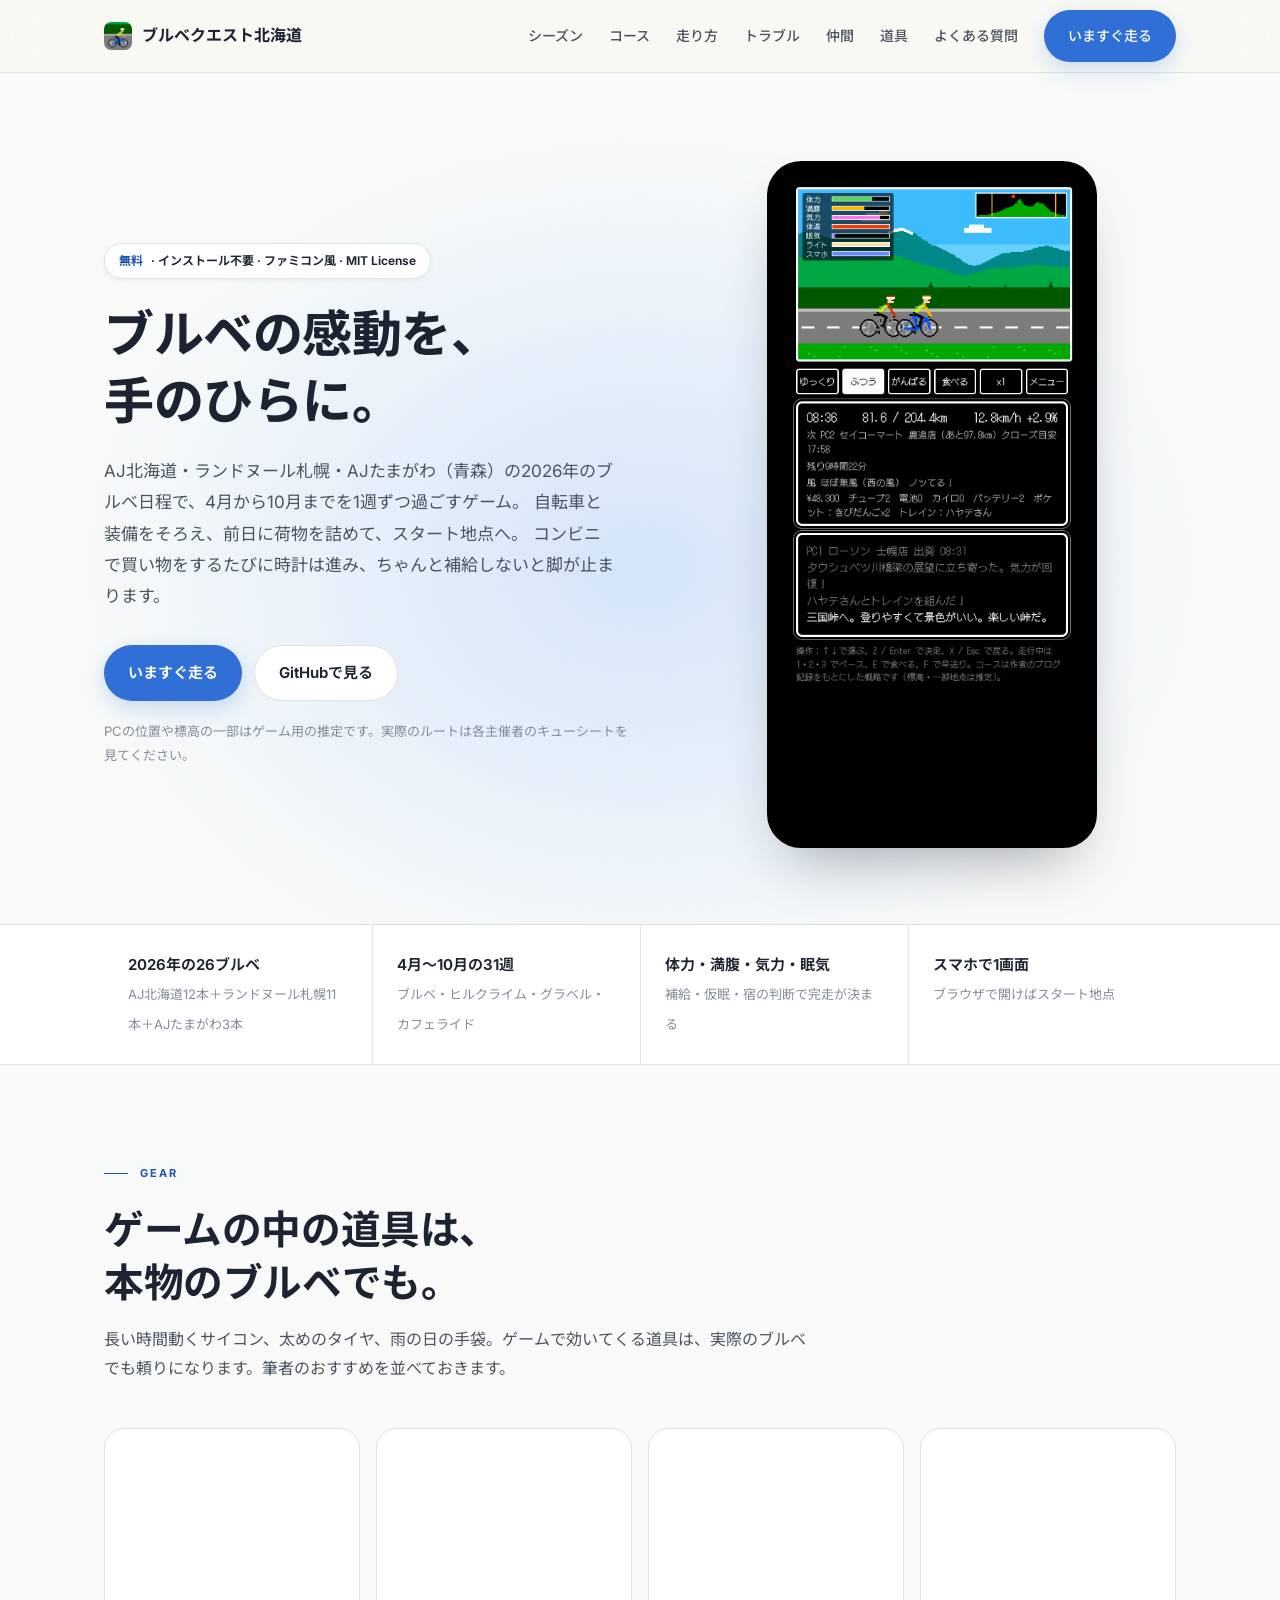
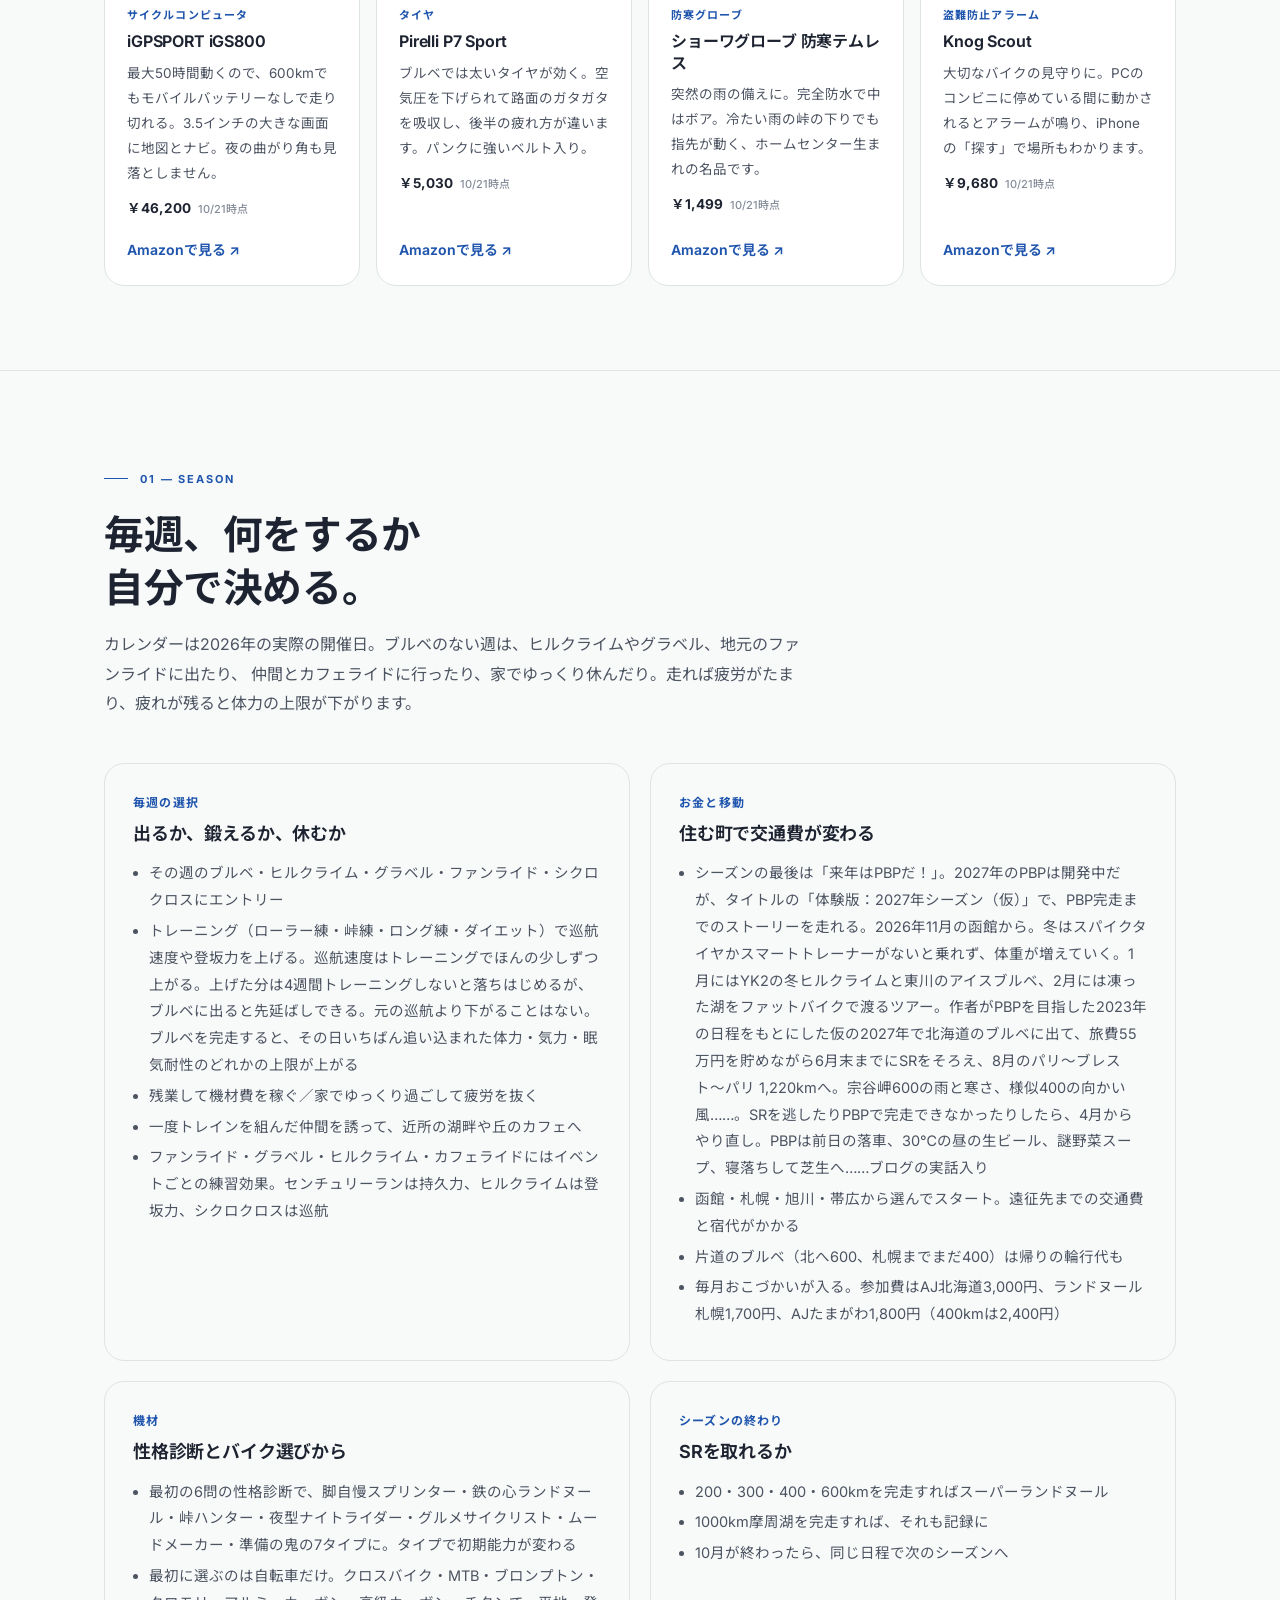
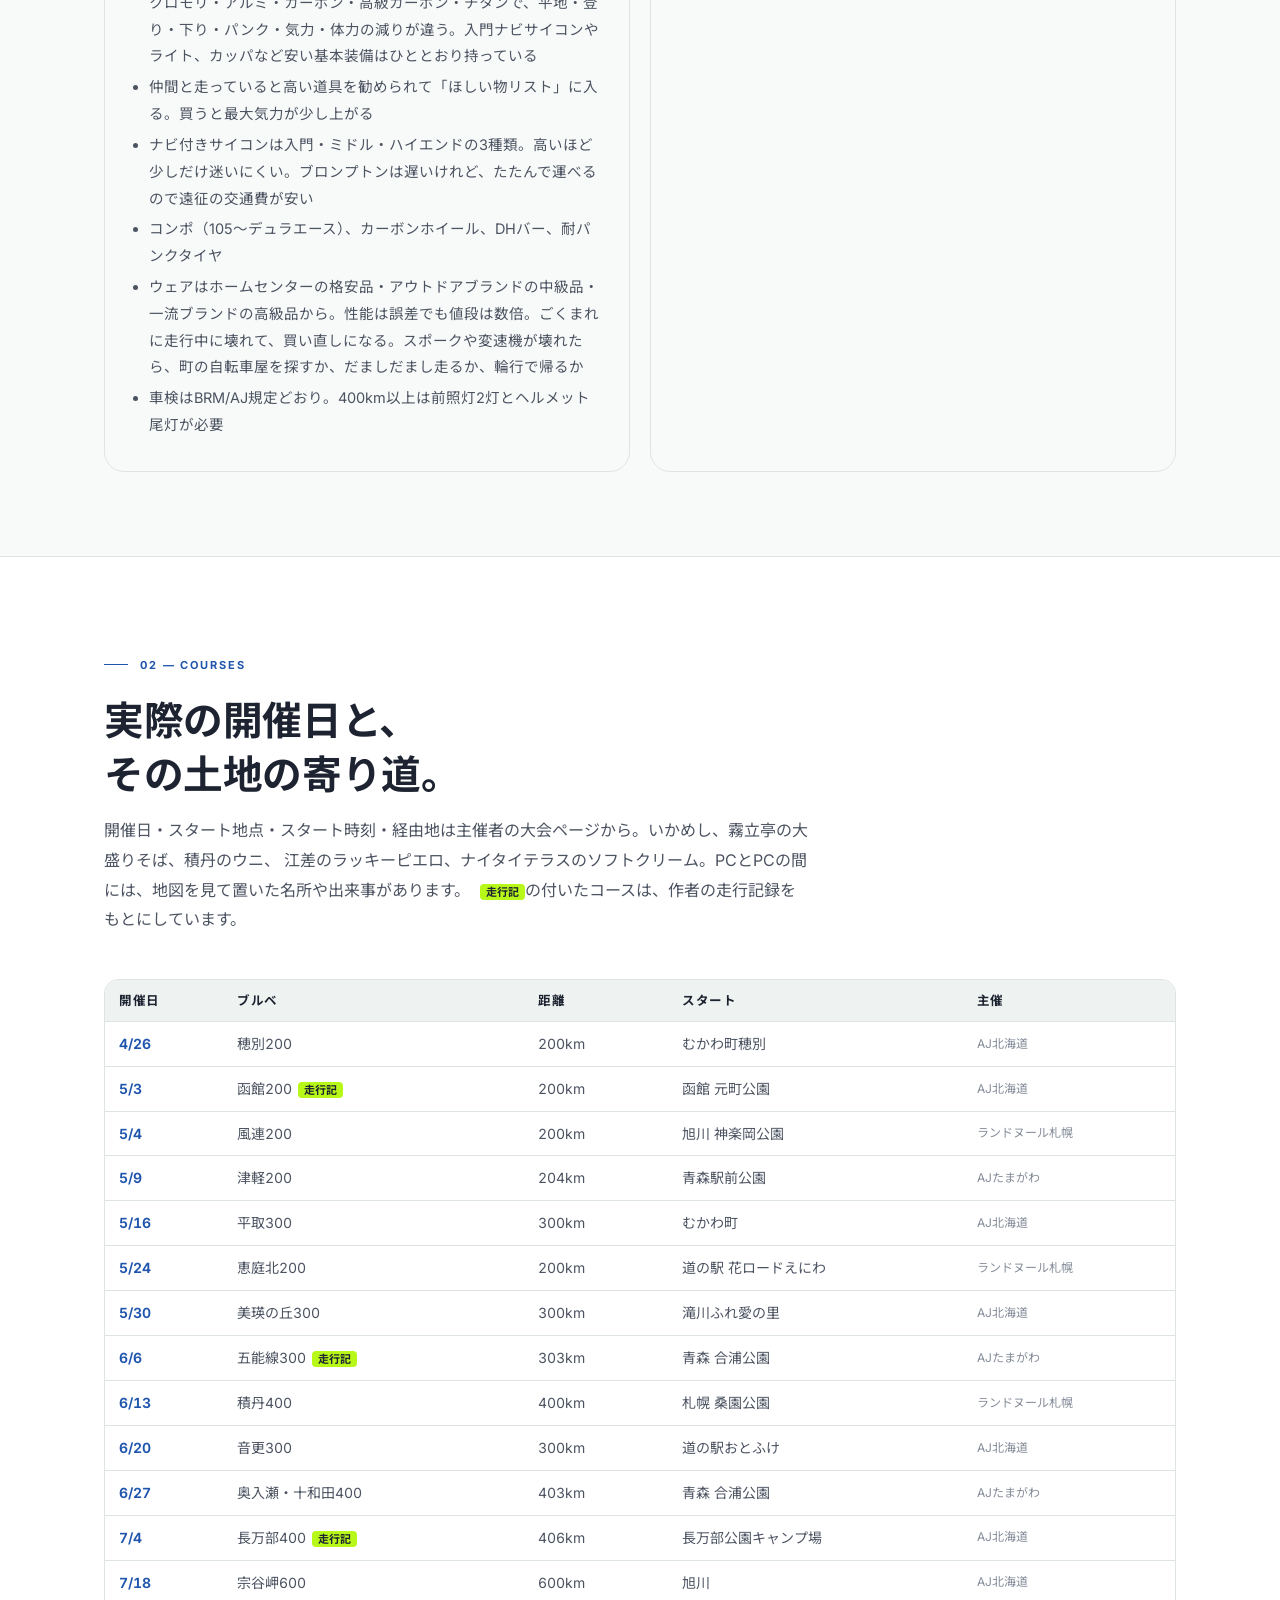
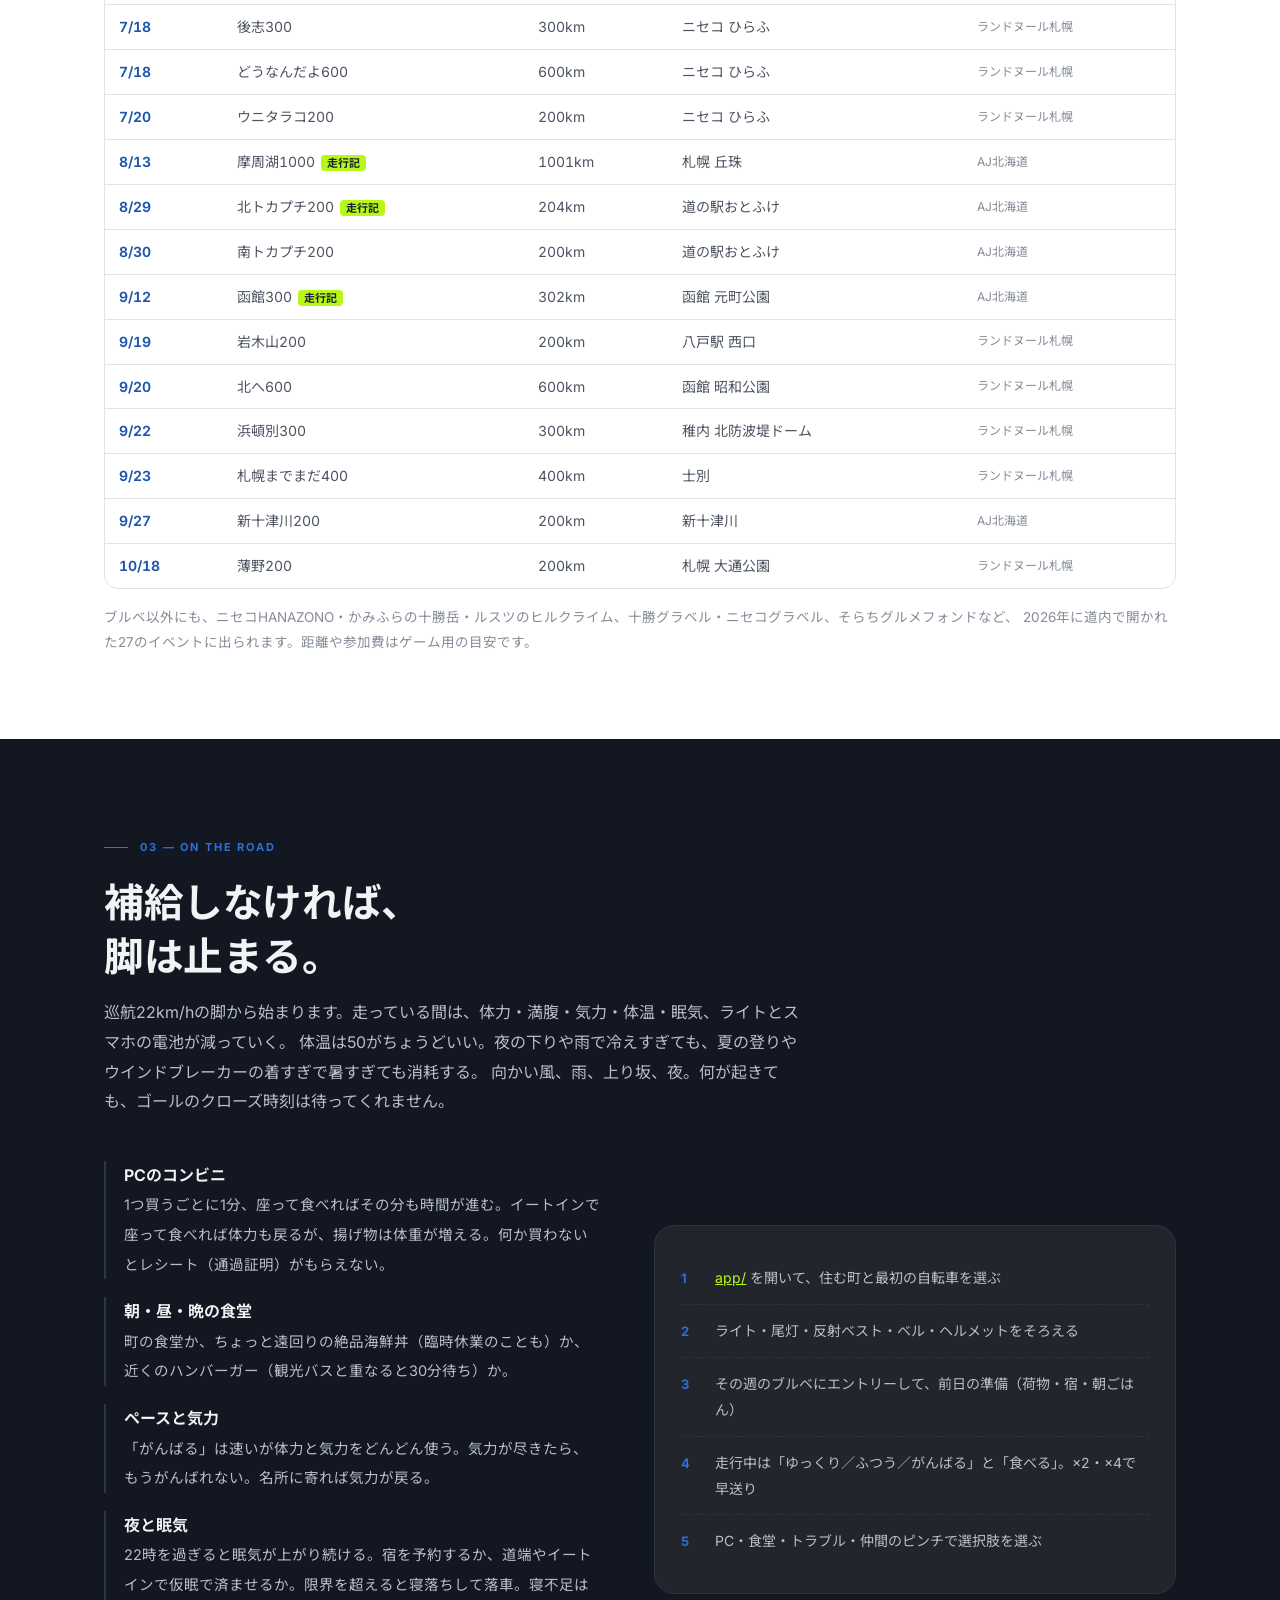
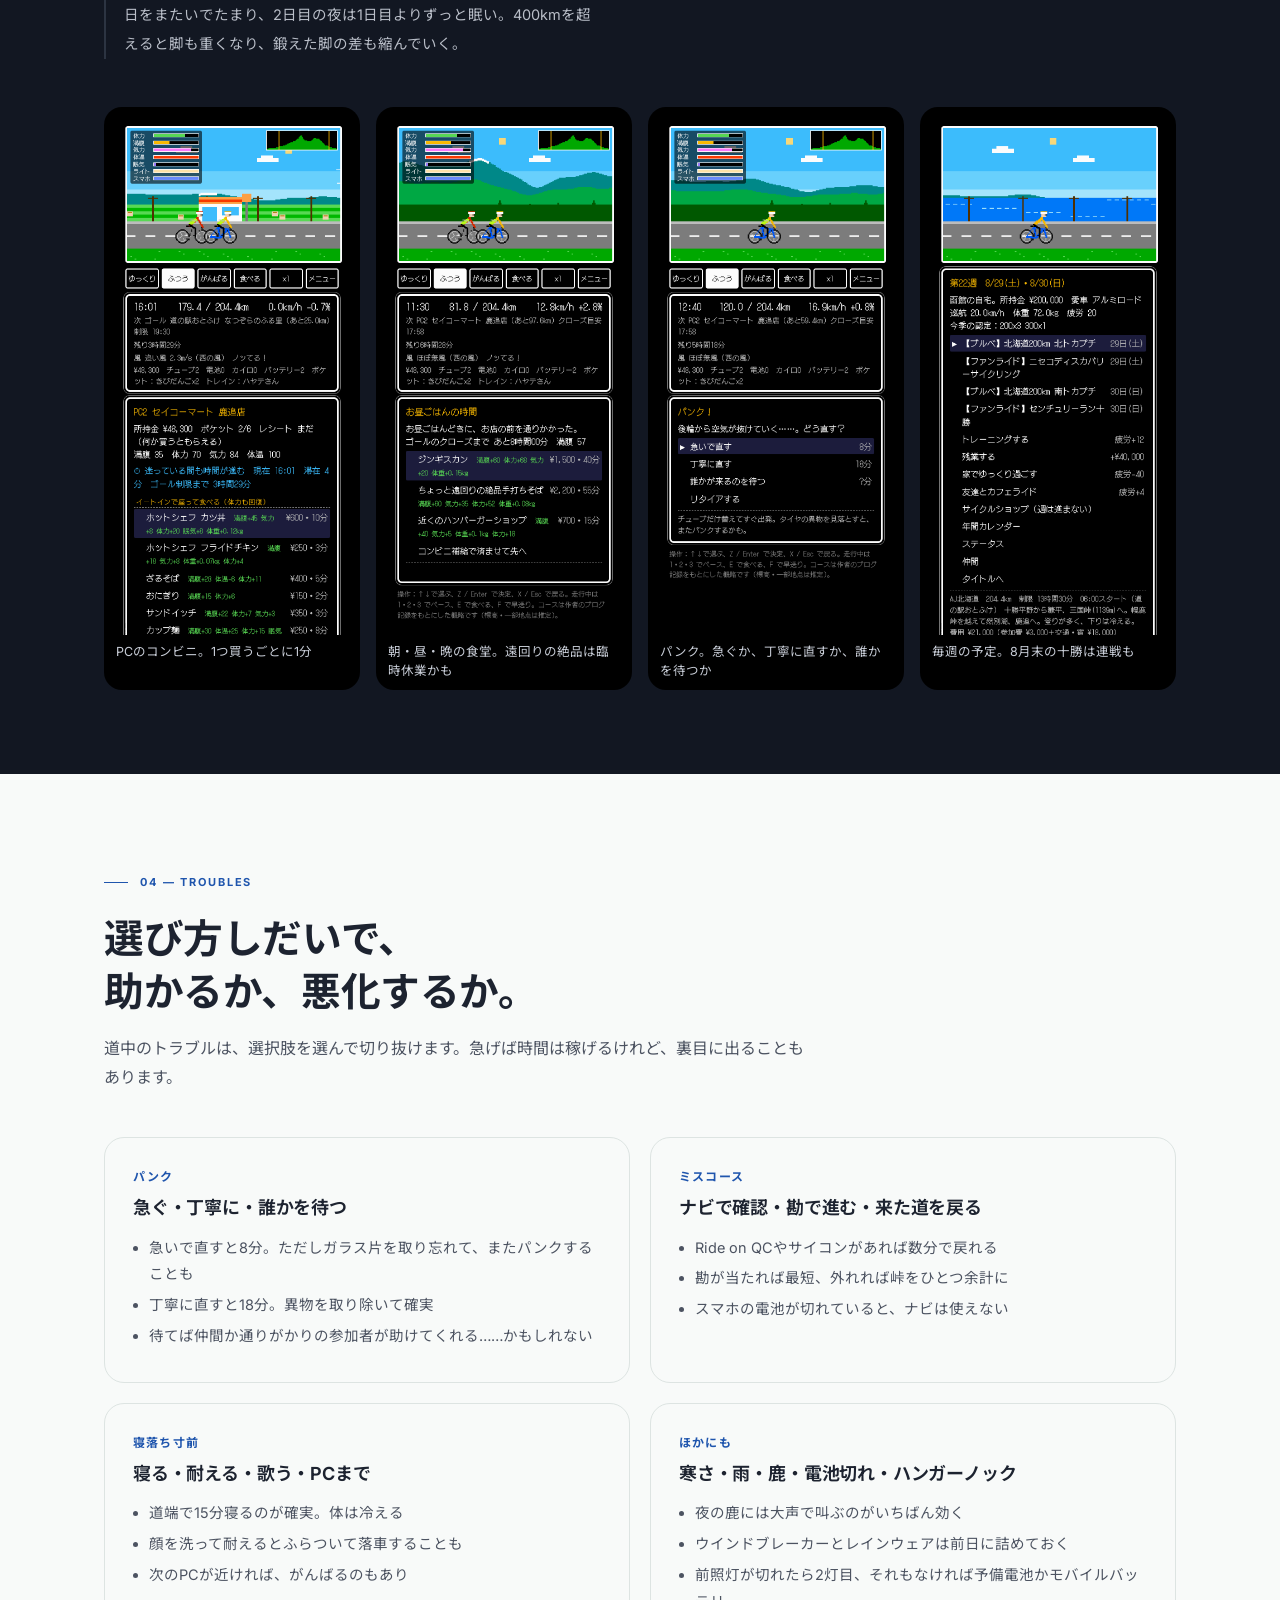
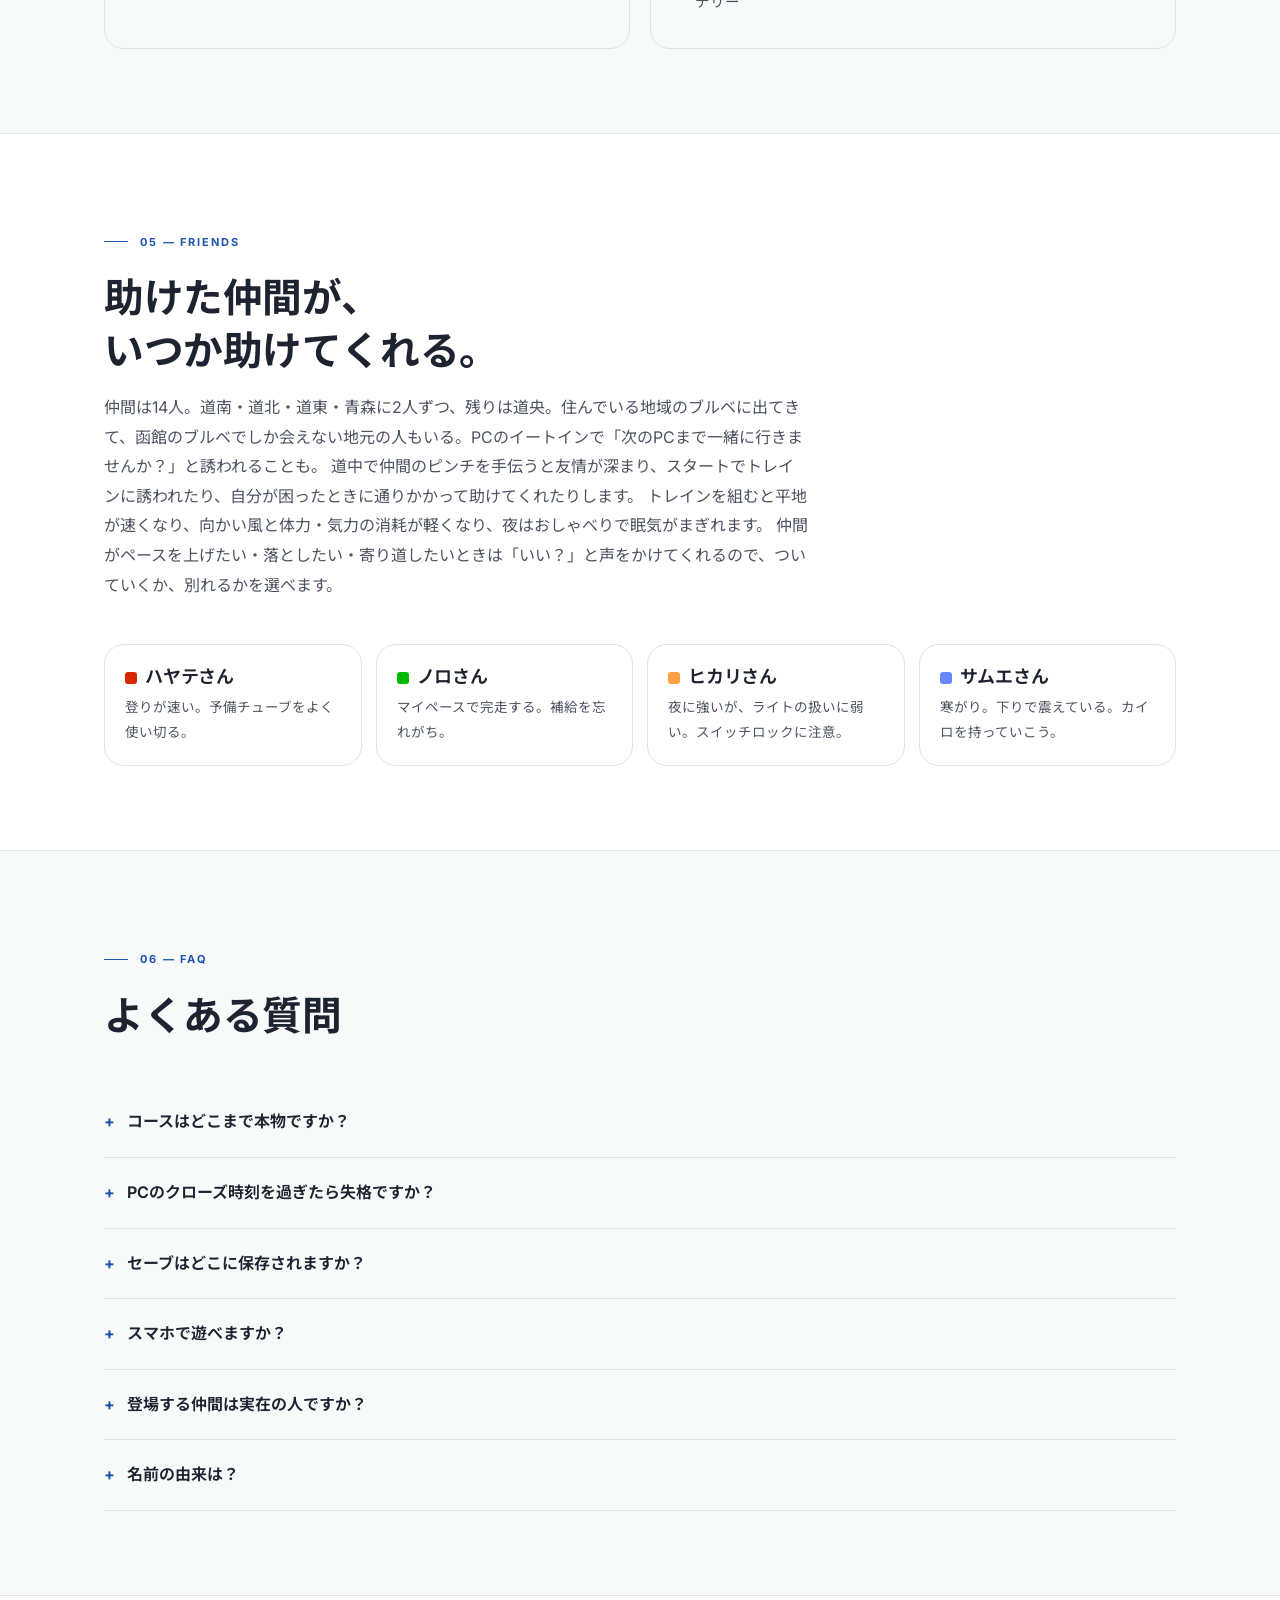
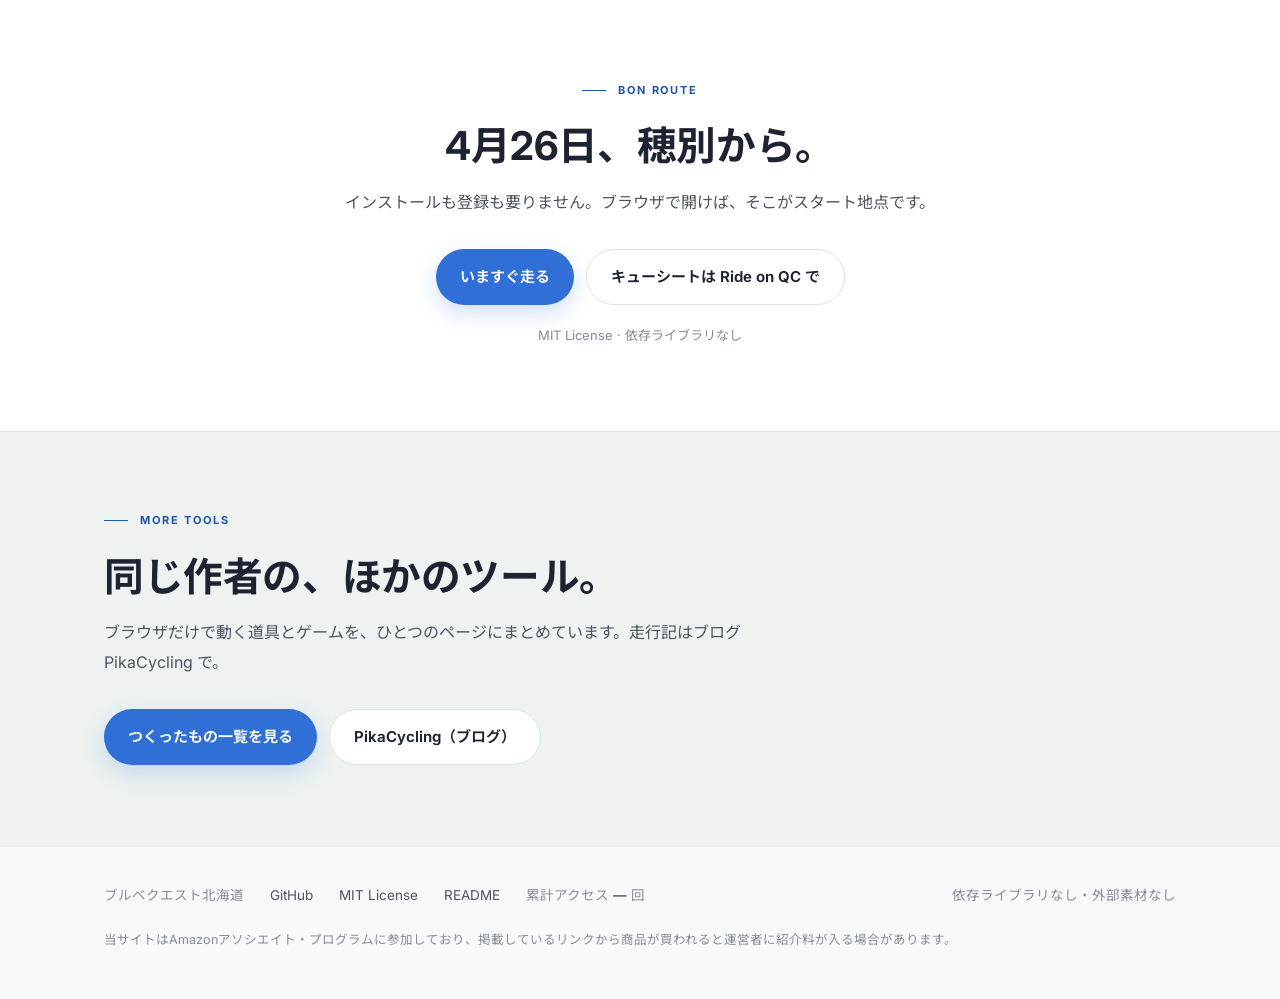
==== index.html @ 74c6c2c1 "大沼のファットバイクツアーを「凍った湖のファットバイクツアー」に：地名や店を外して、どの地方でも近くの湖で Co-Authored-By: Claude Opus 5.5 <noreply@anthr" ====
<!doctype html>
<html lang="ja">
<head>
<meta charset="utf-8">
<meta name="viewport" content="width=device-width,initial-scale=1">
<title>ブルベクエスト北海道｜北海道と青森のブルベを走る、ファミコン風ロードバイクゲーム</title>
<meta name="description" content="インストール不要・ブラウザで遊べるファミコン風ブルベゲーム。2026年のAJ北海道・ランドヌール札幌・AJたまがわ（青森）のブルベ日程で、4月から10月までの1シーズンを1週ずつ過ごす。コンビニで迷えば時間が減り、補給しなければ走れない。">
<link rel="canonical" href="https://pikaring.github.io/brevet-quest/">
<meta property="og:title" content="ブルベクエスト北海道">
<meta property="og:description" content="ブルベの感動を、手のひらに。AJ北海道・ランドヌール札幌・AJたまがわ（青森）の2026年ブルベを走る、ファミコン風ロードバイクゲーム。">
<meta property="og:type" content="website">
<meta property="og:url" content="https://pikaring.github.io/brevet-quest/">
<meta property="og:image" content="https://pikaring.github.io/brevet-quest/assets/og.png">
<meta property="og:image:width" content="1200">
<meta property="og:image:height" content="630">
<meta name="twitter:card" content="summary_large_image">
<meta name="twitter:title" content="ブルベクエスト北海道">
<meta name="twitter:description" content="ブルベの感動を、手のひらに。AJ北海道・ランドヌール札幌・AJたまがわ（青森）の2026年ブルベを走る、ファミコン風ロードバイクゲーム。">
<meta name="twitter:image" content="https://pikaring.github.io/brevet-quest/assets/og.png">
<link rel="icon" href="assets/favicon.ico">
<link rel="apple-touch-icon" href="assets/icon.png">
<link rel="preconnect" href="https://fonts.googleapis.com">
<link rel="preconnect" href="https://fonts.gstatic.com" crossorigin>
<link href="https://fonts.googleapis.com/css2?family=Inter:wght@400;500;600;650;700;750&family=Noto+Sans+JP:wght@400;500;600;700&family=Noto+Serif+JP:wght@700&family=DotGothic16&display=swap" rel="stylesheet">
<link rel="stylesheet" href="assets/site.css">
<!-- Google tag (gtag.js) -->
<script async src="https://www.googletagmanager.com/gtag/js?id=G-3FCFQY4W85"></script>
<script>
  window.dataLayer = window.dataLayer || [];
  function gtag(){dataLayer.push(arguments);}
  gtag('js', new Date());
  gtag('config', 'G-3FCFQY4W85');
</script>
<script type="application/ld+json">
{
  "@context": "https://schema.org",
  "@type": "WebApplication",
  "name": "ブルベクエスト北海道",
  "url": "https://pikaring.github.io/brevet-quest/",
  "description": "AJ北海道・ランドヌール札幌・AJたまがわ（青森）の2026年ブルベ日程で、4月から10月までの1シーズンを1週ずつ過ごすファミコン風ロードバイクゲーム。",
  "applicationCategory": "GameApplication",
  "operatingSystem": "すべて（ウェブブラウザ）",
  "inLanguage": "ja",
  "isAccessibleForFree": true,
  "offers": { "@type": "Offer", "price": "0", "priceCurrency": "JPY" },
  "license": "https://opensource.org/licenses/MIT",
  "author": { "@type": "Person", "name": "pikaring", "url": "https://pikaring.github.io/" },
  "browserRequirements": "JavaScript が 動く ブラウザ",
  "screenshot": "https://pikaring.github.io/brevet-quest/assets/og.png"
}
</script>
</head>
<body>

<header class="header">
  <div class="wrap header-inner">
    <a class="brand" href="#top"><img src="assets/icon.png" alt=""> ブルベクエスト北海道</a>
    <nav class="nav">
      <a href="#season">シーズン</a>
      <a href="#courses">コース</a>
      <a href="#ride">走り方</a>
      <a href="#trouble">トラブル</a>
      <a href="#friends">仲間</a>
      <a href="#goods">道具</a>
      <a href="#faq">よくある質問</a>
      <a class="btn btn-main" href="app/">いますぐ走る</a>
    </nav>
  </div>
</header>

<main id="top">

  <section class="hero">
    <div class="wrap hero-grid">
      <div>
        <span class="pill"><b>無料</b> · インストール不要 · ファミコン風 · MIT License</span>
        <h1>ブルベの感動を、<br>手のひらに。</h1>
        <p class="lead">AJ北海道・ランドヌール札幌・AJたまがわ（青森）の2026年のブルベ日程で、4月から10月までを1週ずつ過ごすゲーム。
          自転車と装備をそろえ、前日に荷物を詰めて、スタート地点へ。
          コンビニで買い物をするたびに時計は進み、ちゃんと補給しないと脚が止まります。</p>
        <div class="hero-actions">
          <a class="btn btn-main" href="app/">いますぐ走る</a>
          <a class="btn btn-sub" href="https://github.com/pikaring/brevet-quest">GitHubで見る</a>
        </div>
        <p class="hero-note">PCの位置や標高の一部はゲーム用の推定です。実際のルートは各主催者のキューシートを見てください。</p>
      </div>
      <div class="shot-phone"><img src="assets/screen-ride.png" alt="十勝の山道を仲間とトレインで走る画面。体力・満腹・気力・体温・眠気のゲージ" width="430" height="932"></div>
    </div>
  </section>

  <div class="specs">
    <div class="wrap specs-grid">
      <div class="spec"><b>2026年の26ブルベ</b><span>AJ北海道12本＋ランドヌール札幌11本＋AJたまがわ3本</span></div>
      <div class="spec"><b>4月〜10月の31週</b><span>ブルベ・ヒルクライム・グラベル・カフェライド</span></div>
      <div class="spec"><b>体力・満腹・気力・眠気</b><span>補給・仮眠・宿の判断で完走が決まる</span></div>
      <div class="spec"><b>スマホで1画面</b><span>ブラウザで開けばスタート地点</span></div>
    </div>
  </div>

  <section class="goods" id="goods">
    <div class="wrap">
      <div class="sec-head">
        <p class="eyebrow">GEAR</p>
        <h2>ゲームの中の道具は、<br>本物のブルベでも。</h2>
        <p>長い時間動くサイコン、太めのタイヤ、雨の日の手袋。ゲームで効いてくる道具は、実際のブルベでも頼りになります。筆者のおすすめを並べておきます。</p>
      </div>
      <div class="goods-grid">
        <div class="good" data-asin="B0D2NNFTHZ">
          <p class="gcat">サイクルコンピュータ</p>
          <h3>iGPSPORT iGS800</h3>
          <p>最大50時間動くので、600kmでもモバイルバッテリーなしで走り切れる。3.5インチの大きな画面に地図とナビ。夜の曲がり角も見落としません。</p>
          <a class="glink" href="https://www.amazon.co.jp/dp/B0D2NNFTHZ?tag=redcomet-22" target="_blank" rel="sponsored noopener">Amazonで見る ↗</a>
        </div>
        <div class="good" data-asin="B0CZB1Q9CZ">
          <p class="gcat">タイヤ</p>
          <h3>Pirelli P7 Sport</h3>
          <p>ブルベでは太いタイヤが効く。空気圧を下げられて路面のガタガタを吸収し、後半の疲れ方が違います。パンクに強いベルト入り。</p>
          <a class="glink" href="https://www.amazon.co.jp/dp/B0CZB1Q9CZ?tag=redcomet-22" target="_blank" rel="sponsored noopener">Amazonで見る ↗</a>
        </div>
        <div class="good" data-asin="B08TWDZ5KR">
          <p class="gcat">防寒グローブ</p>
          <h3>ショーワグローブ 防寒テムレス</h3>
          <p>突然の雨の備えに。完全防水で中はボア。冷たい雨の峠の下りでも指先が動く、ホームセンター生まれの名品です。</p>
          <a class="glink" href="https://www.amazon.co.jp/dp/B08TWDZ5KR?tag=redcomet-22" target="_blank" rel="sponsored noopener">Amazonで見る ↗</a>
        </div>
        <div class="good" data-asin="B0BDRBMV5C">
          <p class="gcat">盗難防止アラーム</p>
          <h3>Knog Scout</h3>
          <p>大切なバイクの見守りに。PCのコンビニに停めている間に動かされるとアラームが鳴り、iPhoneの「探す」で場所もわかります。</p>
          <a class="glink" href="https://www.amazon.co.jp/dp/B0BDRBMV5C?tag=redcomet-22" target="_blank" rel="sponsored noopener">Amazonで見る ↗</a>
        </div>
      </div>
    </div>
  </section>

  <section id="season">
    <div class="wrap">
      <div class="sec-head">
        <p class="eyebrow">01 — SEASON</p>
        <h2>毎週、何をするか<br>自分で決める。</h2>
        <p>カレンダーは2026年の実際の開催日。ブルベのない週は、ヒルクライムやグラベル、地元のファンライドに出たり、
          仲間とカフェライドに行ったり、家でゆっくり休んだり。走れば疲労がたまり、疲れが残ると体力の上限が下がります。</p>
      </div>
      <div class="cards">
        <div class="card">
          <p class="num">毎週の選択</p>
          <h3>出るか、鍛えるか、休むか</h3>
          <ul>
            <li>その週のブルベ・ヒルクライム・グラベル・ファンライド・シクロクロスにエントリー</li>
            <li>トレーニング（ローラー練・峠練・ロング練・ダイエット）で巡航速度や登坂力を上げる。巡航速度はトレーニングでほんの少しずつ上がる。上げた分は4週間トレーニングしないと落ちはじめるが、ブルベに出ると先延ばしできる。元の巡航より下がることはない。ブルベを完走すると、その日いちばん追い込まれた体力・気力・眠気耐性のどれかの上限が上がる</li>
            <li>残業して機材費を稼ぐ／家でゆっくり過ごして疲労を抜く</li>
            <li>一度トレインを組んだ仲間を誘って、近所の湖畔や丘のカフェへ</li>
            <li>ファンライド・グラベル・ヒルクライム・カフェライドにはイベントごとの練習効果。センチュリーランは持久力、ヒルクライムは登坂力、シクロクロスは巡航</li>
          </ul>
        </div>
        <div class="card">
          <p class="num">お金と移動</p>
          <h3>住む町で交通費が変わる</h3>
          <ul>
            <li>シーズンの最後は「来年はPBPだ！」。2027年のPBPは開発中だが、タイトルの「体験版：2027年シーズン（仮）」で、PBP完走までのストーリーを走れる。2026年11月の函館から。冬はスパイクタイヤかスマートトレーナーがないと乗れず、体重が増えていく。1月にはYK2の冬ヒルクライムと東川のアイスブルベ、2月には凍った湖をファットバイクで渡るツアー。作者がPBPを目指した2023年の日程をもとにした仮の2027年で北海道のブルベに出て、旅費55万円を貯めながら6月末までにSRをそろえ、8月のパリ〜ブレスト〜パリ 1,220kmへ。宗谷岬600の雨と寒さ、様似400の向かい風……。SRを逃したりPBPで完走できなかったりしたら、4月からやり直し。PBPは前日の落車、30℃の昼の生ビール、謎野菜スープ、寝落ちして芝生へ……ブログの実話入り</li>
            <li>函館・札幌・旭川・帯広から選んでスタート。遠征先までの交通費と宿代がかかる</li>
            <li>片道のブルベ（北へ600、札幌までまだ400）は帰りの輪行代も</li>
            <li>毎月おこづかいが入る。参加費はAJ北海道3,000円、ランドヌール札幌1,700円、AJたまがわ1,800円（400kmは2,400円）</li>
          </ul>
        </div>
        <div class="card">
          <p class="num">機材</p>
          <h3>性格診断とバイク選びから</h3>
          <ul>
            <li>最初の6問の性格診断で、脚自慢スプリンター・鉄の心ランドヌール・峠ハンター・夜型ナイトライダー・グルメサイクリスト・ムードメーカー・準備の鬼の7タイプに。タイプで初期能力が変わる</li>
            <li>最初に選ぶのは自転車だけ。クロスバイク・MTB・ブロンプトン・クロモリ・アルミ・カーボン・高級カーボン・チタンで、平地・登り・下り・パンク・気力・体力の減りが違う。入門ナビサイコンやライト、カッパなど安い基本装備はひととおり持っている</li>
            <li>仲間と走っていると高い道具を勧められて「ほしい物リスト」に入る。買うと最大気力が少し上がる</li>
            <li>ナビ付きサイコンは入門・ミドル・ハイエンドの3種類。高いほど少しだけ迷いにくい。ブロンプトンは遅いけれど、たたんで運べるので遠征の交通費が安い</li>
            <li>コンポ（105〜デュラエース）、カーボンホイール、DHバー、耐パンクタイヤ</li>
            <li>ウェアはホームセンターの格安品・アウトドアブランドの中級品・一流ブランドの高級品から。性能は誤差でも値段は数倍。ごくまれに走行中に壊れて、買い直しになる。スポークや変速機が壊れたら、町の自転車屋を探すか、だましだまし走るか、輪行で帰るか</li>
            <li>車検はBRM/AJ規定どおり。400km以上は前照灯2灯とヘルメット尾灯が必要</li>
          </ul>
        </div>
        <div class="card">
          <p class="num">シーズンの終わり</p>
          <h3>SRを取れるか</h3>
          <ul>
            <li>200・300・400・600kmを完走すればスーパーランドヌール</li>
            <li>1000km摩周湖を完走すれば、それも記録に</li>
            <li>10月が終わったら、同じ日程で次のシーズンへ</li>
          </ul>
        </div>
      </div>
    </div>
  </section>

  <section class="alt" id="courses">
    <div class="wrap">
      <div class="sec-head">
        <p class="eyebrow">02 — COURSES</p>
        <h2>実際の開催日と、<br>その土地の寄り道。</h2>
        <p>開催日・スタート地点・スタート時刻・経由地は主催者の大会ページから。いかめし、霧立亭の大盛りそば、積丹のウニ、
          江差のラッキーピエロ、ナイタイテラスのソフトクリーム。PCとPCの間には、地図を見て置いた名所や出来事があります。
          <span class="blog">走行記</span>の付いたコースは、作者の走行記録をもとにしています。</p>
      </div>
      <div class="table-wrap">
        <table class="courses">
          <thead><tr><th>開催日</th><th>ブルベ</th><th>距離</th><th>スタート</th><th>主催</th></tr></thead>
          <tbody>
            <tr><td class="d">4/26</td><td>穂別200</td><td>200km</td><td>むかわ町穂別</td><td class="org">AJ北海道</td></tr>
            <tr><td class="d">5/3</td><td>函館200<span class="blog">走行記</span></td><td>200km</td><td>函館 元町公園</td><td class="org">AJ北海道</td></tr>
            <tr><td class="d">5/4</td><td>風連200</td><td>200km</td><td>旭川 神楽岡公園</td><td class="org">ランドヌール札幌</td></tr>
            <tr><td class="d">5/9</td><td>津軽200</td><td>204km</td><td>青森駅前公園</td><td class="org">AJたまがわ</td></tr>
            <tr><td class="d">5/16</td><td>平取300</td><td>300km</td><td>むかわ町</td><td class="org">AJ北海道</td></tr>
            <tr><td class="d">5/24</td><td>恵庭北200</td><td>200km</td><td>道の駅 花ロードえにわ</td><td class="org">ランドヌール札幌</td></tr>
            <tr><td class="d">5/30</td><td>美瑛の丘300</td><td>300km</td><td>滝川ふれ愛の里</td><td class="org">AJ北海道</td></tr>
            <tr><td class="d">6/6</td><td>五能線300<span class="blog">走行記</span></td><td>303km</td><td>青森 合浦公園</td><td class="org">AJたまがわ</td></tr>
            <tr><td class="d">6/13</td><td>積丹400</td><td>400km</td><td>札幌 桑園公園</td><td class="org">ランドヌール札幌</td></tr>
            <tr><td class="d">6/20</td><td>音更300</td><td>300km</td><td>道の駅おとふけ</td><td class="org">AJ北海道</td></tr>
            <tr><td class="d">6/27</td><td>奥入瀬・十和田400</td><td>403km</td><td>青森 合浦公園</td><td class="org">AJたまがわ</td></tr>
            <tr><td class="d">7/4</td><td>長万部400<span class="blog">走行記</span></td><td>406km</td><td>長万部公園キャンプ場</td><td class="org">AJ北海道</td></tr>
            <tr><td class="d">7/18</td><td>宗谷岬600</td><td>600km</td><td>旭川</td><td class="org">AJ北海道</td></tr>
            <tr><td class="d">7/18</td><td>後志300</td><td>300km</td><td>ニセコ ひらふ</td><td class="org">ランドヌール札幌</td></tr>
            <tr><td class="d">7/18</td><td>どうなんだよ600</td><td>600km</td><td>ニセコ ひらふ</td><td class="org">ランドヌール札幌</td></tr>
            <tr><td class="d">7/20</td><td>ウニタラコ200</td><td>200km</td><td>ニセコ ひらふ</td><td class="org">ランドヌール札幌</td></tr>
            <tr><td class="d">8/13</td><td>摩周湖1000<span class="blog">走行記</span></td><td>1001km</td><td>札幌 丘珠</td><td class="org">AJ北海道</td></tr>
            <tr><td class="d">8/29</td><td>北トカプチ200<span class="blog">走行記</span></td><td>204km</td><td>道の駅おとふけ</td><td class="org">AJ北海道</td></tr>
            <tr><td class="d">8/30</td><td>南トカプチ200</td><td>200km</td><td>道の駅おとふけ</td><td class="org">AJ北海道</td></tr>
            <tr><td class="d">9/12</td><td>函館300<span class="blog">走行記</span></td><td>302km</td><td>函館 元町公園</td><td class="org">AJ北海道</td></tr>
            <tr><td class="d">9/19</td><td>岩木山200</td><td>200km</td><td>八戸駅 西口</td><td class="org">ランドヌール札幌</td></tr>
            <tr><td class="d">9/20</td><td>北へ600</td><td>600km</td><td>函館 昭和公園</td><td class="org">ランドヌール札幌</td></tr>
            <tr><td class="d">9/22</td><td>浜頓別300</td><td>300km</td><td>稚内 北防波堤ドーム</td><td class="org">ランドヌール札幌</td></tr>
            <tr><td class="d">9/23</td><td>札幌までまだ400</td><td>400km</td><td>士別</td><td class="org">ランドヌール札幌</td></tr>
            <tr><td class="d">9/27</td><td>新十津川200</td><td>200km</td><td>新十津川</td><td class="org">AJ北海道</td></tr>
            <tr><td class="d">10/18</td><td>薄野200</td><td>200km</td><td>札幌 大通公園</td><td class="org">ランドヌール札幌</td></tr>
          </tbody>
        </table>
      </div>
      <p class="note">ブルベ以外にも、ニセコHANAZONO・かみふらの十勝岳・ルスツのヒルクライム、十勝グラベル・ニセコグラベル、そらちグルメフォンドなど、
        2026年に道内で開かれた27のイベントに出られます。距離や参加費はゲーム用の目安です。</p>
    </div>
  </section>

  <section class="night" id="ride">
    <div class="wrap">
      <div class="sec-head">
        <p class="eyebrow">03 — ON THE ROAD</p>
        <h2>補給しなければ、<br>脚は止まる。</h2>
        <p>巡航22km/hの脚から始まります。走っている間は、体力・満腹・気力・体温・眠気、ライトとスマホの電池が減っていく。
          体温は50がちょうどいい。夜の下りや雨で冷えすぎても、夏の登りやウインドブレーカーの着すぎで暑すぎても消耗する。
          向かい風、雨、上り坂、夜。何が起きても、ゴールのクローズ時刻は待ってくれません。</p>
      </div>
      <div class="night-grid">
        <div class="night-list">
          <div class="night-item"><b>PCのコンビニ</b>
            <span>1つ買うごとに1分、座って食べればその分も時間が進む。イートインで座って食べれば体力も戻るが、揚げ物は体重が増える。何か買わないとレシート（通過証明）がもらえない。</span></div>
          <div class="night-item"><b>朝・昼・晩の食堂</b>
            <span>町の食堂か、ちょっと遠回りの絶品海鮮丼（臨時休業のことも）か、近くのハンバーガー（観光バスと重なると30分待ち）か。</span></div>
          <div class="night-item"><b>ペースと気力</b>
            <span>「がんばる」は速いが体力と気力をどんどん使う。気力が尽きたら、もうがんばれない。名所に寄れば気力が戻る。</span></div>
          <div class="night-item"><b>夜と眠気</b>
            <span>22時を過ぎると眠気が上がり続ける。宿を予約するか、道端やイートインで仮眠で済ませるか。限界を超えると寝落ちして落車。寝不足は日をまたいでたまり、2日目の夜は1日目よりずっと眠い。400kmを超えると脚も重くなり、鍛えた脚の差も縮んでいく。</span></div>
        </div>
        <div class="steps-box">
          <div class="flow-step"><em>1</em><span><a href="app/">app/</a> を開いて、住む町と最初の自転車を選ぶ</span></div>
          <div class="flow-step"><em>2</em><span>ライト・尾灯・反射ベスト・ベル・ヘルメットをそろえる</span></div>
          <div class="flow-step"><em>3</em><span>その週のブルベにエントリーして、前日の準備（荷物・宿・朝ごはん）</span></div>
          <div class="flow-step"><em>4</em><span>走行中は「ゆっくり／ふつう／がんばる」と「食べる」。×2・×4で早送り</span></div>
          <div class="flow-step"><em>5</em><span>PC・食堂・トラブル・仲間のピンチで選択肢を選ぶ</span></div>
        </div>
      </div>
      <div class="shots" style="margin-top:48px">
        <figure><img src="assets/screen-pc.png" alt="セイコーマートのPCで買い物をする画面" loading="lazy"><figcaption>PCのコンビニ。1つ買うごとに1分</figcaption></figure>
        <figure><img src="assets/screen-meal.png" alt="朝ごはんの店を選ぶ画面" loading="lazy"><figcaption>朝・昼・晩の食堂。遠回りの絶品は臨時休業かも</figcaption></figure>
        <figure><img src="assets/screen-trouble.png" alt="パンクの直し方を選ぶ画面" loading="lazy"><figcaption>パンク。急ぐか、丁寧に直すか、誰かを待つか</figcaption></figure>
        <figure><img src="assets/screen-week.png" alt="毎週の予定を選ぶ自宅の画面" loading="lazy"><figcaption>毎週の予定。8月末の十勝は連戦も</figcaption></figure>
      </div>
    </div>
  </section>

  <section id="trouble">
    <div class="wrap">
      <div class="sec-head">
        <p class="eyebrow">04 — TROUBLES</p>
        <h2>選び方しだいで、<br>助かるか、悪化するか。</h2>
        <p>道中のトラブルは、選択肢を選んで切り抜けます。急げば時間は稼げるけれど、裏目に出ることもあります。</p>
      </div>
      <div class="cards">
        <div class="card"><p class="num">パンク</p><h3>急ぐ・丁寧に・誰かを待つ</h3>
          <ul><li>急いで直すと8分。ただしガラス片を取り忘れて、またパンクすることも</li><li>丁寧に直すと18分。異物を取り除いて確実</li><li>待てば仲間か通りがかりの参加者が助けてくれる……かもしれない</li></ul></div>
        <div class="card"><p class="num">ミスコース</p><h3>ナビで確認・勘で進む・来た道を戻る</h3>
          <ul><li>Ride on QCやサイコンがあれば数分で戻れる</li><li>勘が当たれば最短、外れれば峠をひとつ余計に</li><li>スマホの電池が切れていると、ナビは使えない</li></ul></div>
        <div class="card"><p class="num">寝落ち寸前</p><h3>寝る・耐える・歌う・PCまで</h3>
          <ul><li>道端で15分寝るのが確実。体は冷える</li><li>顔を洗って耐えるとふらついて落車することも</li><li>次のPCが近ければ、がんばるのもあり</li></ul></div>
        <div class="card"><p class="num">ほかにも</p><h3>寒さ・雨・鹿・電池切れ・ハンガーノック</h3>
          <ul><li>夜の鹿には大声で叫ぶのがいちばん効く</li><li>ウインドブレーカーとレインウェアは前日に詰めておく</li><li>前照灯が切れたら2灯目、それもなければ予備電池かモバイルバッテリー</li></ul></div>
      </div>
    </div>
  </section>

  <section class="alt" id="friends">
    <div class="wrap">
      <div class="sec-head">
        <p class="eyebrow">05 — FRIENDS</p>
        <h2>助けた仲間が、<br>いつか助けてくれる。</h2>
        <p>仲間は14人。道南・道北・道東・青森に2人ずつ、残りは道央。住んでいる地域のブルベに出てきて、函館のブルベでしか会えない地元の人もいる。PCのイートインで「次のPCまで一緒に行きませんか？」と誘われることも。
          道中で仲間のピンチを手伝うと友情が深まり、スタートでトレインに誘われたり、自分が困ったときに通りかかって助けてくれたりします。
          トレインを組むと平地が速くなり、向かい風と体力・気力の消耗が軽くなり、夜はおしゃべりで眠気がまぎれます。
          仲間がペースを上げたい・落としたい・寄り道したいときは「いい？」と声をかけてくれるので、ついていくか、別れるかを選べます。</p>
      </div>
      <div class="friends">
        <div class="friend"><h3><span class="dot" style="background:#d82800"></span>ハヤテさん</h3><p>登りが速い。予備チューブをよく使い切る。</p></div>
        <div class="friend"><h3><span class="dot" style="background:#00b800"></span>ノロさん</h3><p>マイペースで完走する。補給を忘れがち。</p></div>
        <div class="friend"><h3><span class="dot" style="background:#fca044"></span>ヒカリさん</h3><p>夜に強いが、ライトの扱いに弱い。スイッチロックに注意。</p></div>
        <div class="friend"><h3><span class="dot" style="background:#6888fc"></span>サムエさん</h3><p>寒がり。下りで震えている。カイロを持っていこう。</p></div>
      </div>
    </div>
  </section>

  <section class="faq" id="faq">
    <div class="wrap">
      <div class="sec-head">
        <p class="eyebrow">06 — FAQ</p>
        <h2>よくある質問</h2>
      </div>
      <details>
        <summary>コースはどこまで本物ですか？</summary>
        <p>開催日・スタート地点・スタート時刻・経由地・名物は、AJ北海道・ランドヌール札幌・AJたまがわの大会ページ（2026年）に合わせています。
          摩周湖1000はPCと通過チェックの位置まで作者の走行記録どおりです。AJたまがわの3本は、公式キューシートのコントロールと距離どおりです。それ以外のPCの位置・店・標高は、地図を見てゲーム用に推定したものです。
          実際に走るときは、必ず主催者のキューシートを使ってください。</p>
      </details>
      <details>
        <summary>PCのクローズ時刻を過ぎたら失格ですか？</summary>
        <p>途中のPCのクローズは目安で、過ぎても走り続けられます。ゴールの制限時間（200kmなら13時間30分）を過ぎると認定はもらえません。
          通過証明（PCで何か買ってレシートをもらう）が足りなくても失格です。</p>
      </details>
      <details>
        <summary>セーブはどこに保存されますか？</summary>
        <p>ブラウザの中（localStorage）です。外部への送信はありません。別の端末やブラウザには引き継がれず、ブラウザのデータを消すと消えます。</p>
      </details>
      <details>
        <summary>スマホで遊べますか？</summary>
        <p>iPhoneの縦持ちを基準にしています。パソコンではキーボードでも操作できます（↑↓で選ぶ、Z/Enterで決定、走行中は1・2・3でペース、Eで食べる、Fで早送り）。</p>
      </details>
      <details>
        <summary>登場する仲間は実在の人ですか？</summary>
        <p>いいえ、架空の4人です。走行記に出てくる方々の名前は使っていません。</p>
      </details>
      <details>
        <summary>名前の由来は？</summary>
        <p>ブルベ（brevet）と、ファミコンのRPGのような「クエスト」。北海道の道を、制限時間内にゴールまで旅するゲームです。</p>
      </details>
    </div>
  </section>

  <section class="cta">
    <div class="wrap">
      <p class="eyebrow" style="justify-content:center">BON ROUTE</p>
      <h2>4月26日、穂別から。</h2>
      <p style="margin-top:14px">インストールも登録も要りません。ブラウザで開けば、そこがスタート地点です。</p>
      <div class="hero-actions">
        <a class="btn btn-main" href="app/">いますぐ走る</a>
        <a class="btn btn-sub" href="https://pikaring.github.io/ride-on-qc/">キューシートは Ride on QC で</a>
      </div>
      <p class="hero-note">MIT License · 依存ライブラリなし</p>
    </div>
  </section>

  <section class="family" id="family">
    <div class="wrap">
      <div class="sec-head">
        <p class="eyebrow">MORE TOOLS</p>
        <h2>同じ作者の、ほかのツール。</h2>
        <p>ブラウザだけで動く道具とゲームを、ひとつのページにまとめています。走行記はブログ PikaCycling で。</p>
      </div>
      <div class="hero-actions">
        <a class="btn btn-main" href="https://pikaring.github.io/">つくったもの一覧を見る</a>
        <a class="btn btn-sub" href="https://pikacycling.hateblo.jp/">PikaCycling（ブログ）</a>
      </div>
    </div>
  </section>

</main>

<footer class="footer">
  <div class="wrap footer-inner">
    <span>ブルベクエスト北海道</span>
    <a href="https://github.com/pikaring/brevet-quest">GitHub</a>
    <a href="https://github.com/pikaring/brevet-quest/blob/main/LICENSE">MIT License</a>
    <a href="https://github.com/pikaring/brevet-quest/blob/main/README.md">README</a>
    <span class="counter">累計アクセス <b id="counter-value">―</b> 回</span>
    <span class="sep">依存ライブラリなし・外部素材なし</span>
    <span class="disclosure">当サイトはAmazonアソシエイト・プログラムに参加しており、掲載しているリンクから商品が買われると運営者に紹介料が入る場合があります。</span>
  </div>
</footer>

<script>
// アクセスカウンター（ほかの紹介ページと同じGAS。page名でサイトごとに別カウント）
(function () {
  var el = document.getElementById('counter-value');
  if (!el) return;
  var page = location.pathname.replace(/index\.html$/, '');
  fetch('https://script.google.com/macros/s/AKfycbxkQLZXNAFXkT7zhIO0TmMDGU3A0TQ234Lf-yhw5J7lvFAjCi3KLNLRd_LKd_xlOxPd/exec?page=' + encodeURIComponent(page))
    .then(function (r) { return r.json(); })
    .then(function (d) { el.textContent = Number(d.count).toLocaleString('ja-JP'); })
    .catch(function () { el.textContent = '―'; });
})();
</script>
<script>
// Amazon Creators API で取った商品情報（tools/fetch_goods.py が assets/goods.json に書く）。
// 取れていれば画像と価格を足し、無ければテキストカードのまま。
(function () {
  var cards = document.querySelectorAll('.good[data-asin]');
  if (!cards.length) return;
  fetch('assets/goods.json', { cache: 'no-cache' }).then(function (r) { return r.json(); }).then(function (d) {
    var at = new Date(d.fetchedAt);
    var stamp = isNaN(at) ? '' : (at.getMonth() + 1) + '/' + at.getDate() + '時点';
    cards.forEach(function (c) {
      var it = d.items && d.items[c.dataset.asin];
      if (!it) return;
      if (it.image) {
        var img = document.createElement('img');
        img.className = 'gimg'; img.src = it.image; img.alt = ''; img.loading = 'lazy';
        c.insertBefore(img, c.firstChild);
      }
      if (it.price) {
        var p = document.createElement('p');
        p.className = 'gprice';
        p.innerHTML = it.price + (stamp ? ' <small>' + stamp + '</small>' : '');
        var link = c.querySelector('.glink');
        c.insertBefore(p, link);
      }
      if (it.url) { var a = c.querySelector('.glink'); if (a) a.href = it.url; }
    });
  }).catch(function () { /* 取れなければ何もしない */ });
})();
</script>
</body>
</html>
---- assets/site.css ----
/* ブルベクエスト北海道 紹介ページ
   北海道の夏空と夜道：紙の白、空の青、反射ベストの黄緑。
   スクリーンショットだけはゲームと同じファミコン調の黒い画面。 */

:root {
  --ember: #2f6fd6;
  --ember-dark: #1f55ad;
  --cactus: #4d8a2a;
  --ink: #1d2330;
  --body: #4c5361;
  --muted: #858c99;
  --silver: #aab0bb;
  --paper: #f8faf9;
  --cream: #eef3f1;
  --line: #dde4e2;
  --night: #121722;
  --night-line: #2c3442;
  --white: #fff;
  --vest: #b8f818;
  --radius: 20px;
  --wrap: 1120px;
}

* { box-sizing: border-box; }
html { scroll-behavior: smooth; scroll-padding-top: 92px; }

body {
  margin: 0;
  background: var(--paper);
  color: var(--body);
  font-family: Inter, "Noto Sans JP", "Yu Gothic", Meiryo, sans-serif;
  font-size: 16px;
  line-height: 1.85;
  -webkit-font-smoothing: antialiased;
}

img { max-width: 100%; display: block; }
a { color: var(--ember-dark); }
code { font-family: "Cascadia Code", Consolas, monospace; font-size: .92em; background: var(--cream); padding: 1px 6px; border-radius: 5px; }

.wrap { max-width: var(--wrap); margin: 0 auto; padding: 0 24px; }

h1, h2, h3 { color: var(--ink); line-height: 1.35; letter-spacing: -.01em; margin: 0; }
h2 { font-size: clamp(28px, 3.1vw, 40px); font-weight: 700; }
h3 { font-size: 18px; font-weight: 650; }
p { margin: 0; }

.eyebrow {
  display: flex; align-items: center; gap: 12px;
  color: var(--ember-dark);
  font-size: 11px; font-weight: 700; letter-spacing: .17em;
  margin: 0 0 20px;
}
.eyebrow:before { content: ""; width: 24px; height: 1px; background: currentColor; }

/* ---- ヘッダー ---- */
.header {
  position: sticky; top: 0; z-index: 50;
  background: #faf8f4d9; backdrop-filter: blur(16px);
  border-bottom: 1px solid var(--line);
}
.header-inner { height: 72px; display: flex; align-items: center; gap: 28px; }
.brand { display: flex; align-items: center; gap: 10px; font-weight: 700; color: var(--ink); text-decoration: none; }
.brand img { width: 28px; height: 28px; border-radius: 7px; }
.nav { margin-left: auto; display: flex; align-items: center; gap: 26px; }
.nav a { color: var(--body); text-decoration: none; font-size: 14px; font-weight: 500; }
.nav a:hover { color: var(--ember-dark); }
.nav .btn-main, .nav .btn-main:hover { color: var(--white); }  /* .nav a より優先させる */

/* ---- ボタン ---- */
.btn {
  display: inline-flex; align-items: center; gap: 8px;
  padding: 13px 24px; border-radius: 999px;
  font-weight: 650; font-size: 15px; text-decoration: none;
  transition: background .2s, transform .2s, box-shadow .2s;
}
.btn-main { background: var(--ember); color: var(--white); box-shadow: 0 8px 22px #2f6fd638; }
.btn-main:hover { background: var(--ember-dark); transform: translateY(-1px); box-shadow: 0 12px 28px #2f6fd645; }
.btn-sub { background: var(--white); color: var(--ink); border: 1px solid var(--line); }
.btn-sub:hover { border-color: #cfcabf; transform: translateY(-1px); }

/* ---- ヒーロー ---- */
.hero { position: relative; padding: 88px 0 76px; overflow: hidden; }
.hero:before {
  content: ""; position: absolute; inset: 0; z-index: -1;
  background: radial-gradient(ellipse at 50% 58%, #d4e5fa 0, transparent 62%), var(--paper);
}
.hero-grid { display: grid; grid-template-columns: 1.04fr .96fr; gap: 56px; align-items: center; }
.pill {
  display: inline-flex; align-items: center; gap: 8px;
  background: var(--white); border: 1px solid var(--line); border-radius: 999px;
  padding: 6px 14px; font-size: 12px; font-weight: 650; color: var(--ink);
  box-shadow: 0 2px 6px #1f22260d;
}
.pill b { color: var(--ember-dark); }
h1 { font-size: clamp(34px, 4vw, 50px); font-weight: 750; margin: 22px 0 20px; }
.lead { font-size: 17px; max-width: 30em; }
.hero-actions { display: flex; flex-wrap: wrap; gap: 12px; margin: 32px 0 18px; }
.hero-note { font-size: 13px; color: var(--muted); }

/* ---- 画面のモック（スマホの画面） ----
   app/css/style.css の配色をそのまま使う。カードは文字。 */
.phone {
  width: 320px; margin: 0 auto;
  background: var(--night); border-radius: 34px; padding: 12px;
  box-shadow: 0 30px 70px -26px #1f222688, 0 0 0 1px #d9d4cb;
}
.board {
  background: radial-gradient(ellipse at 50% 0%, #2f74a8, var(--felt) 45%, var(--felt-dark));
  border-radius: 24px; overflow: hidden; color: #f3f6f4;
  font-family: "Hiragino Sans", "Noto Sans JP", "Yu Gothic", Meiryo, sans-serif;
  padding: 8px; font-size: 9px; line-height: 1.3;
}
.tb { display: flex; gap: 4px; align-items: center; margin-bottom: 6px; flex-wrap: wrap; }
.tb span { background: #00000047; border-radius: 6px; padding: 3px 6px; font-weight: 700; font-size: 8.5px; white-space: nowrap; }
.tb span.on { background: #ffcf4d40; outline: 1px solid #ffcf4d; }
.tb .tt { background: none; font-family: "Noto Serif JP", "Yu Mincho", serif; font-size: 10.5px; padding-left: 2px; }
.ib { display: flex; gap: 8px; align-items: center; background: #00000030; border-radius: 6px; padding: 4px 8px; margin-bottom: 6px; font-size: 9px; }
.ib b { color: #ffcf4d; }
.ib .st { margin-left: auto; background: #ffffff29; border-radius: 3px; padding: 0 5px; }
.opps { display: grid; grid-template-columns: repeat(3, 1fr); gap: 4px; margin-bottom: 6px; }
.seat { background: #00000047; border-radius: 7px; padding: 4px 5px; }
.seat.fold { opacity: .45; }
.seat.act { outline: 1px solid #ffcf4d; }
.sh { display: flex; gap: 3px; align-items: center; font-size: 8px; margin-bottom: 3px; white-space: nowrap; }
.sh b { font-weight: 700; }
.sh .pos { margin-left: auto; background: #ffffff29; border-radius: 3px; padding: 0 3px; font-size: 7px; }
.sh .pos.d { background: #ffcf4d; color: #2b2205; font-weight: 700; }
.sb { display: flex; align-items: center; gap: 3px; }
.sb .stk { margin-left: auto; color: #ffcf4d; font-weight: 700; font-size: 9px; }
.sf { font-size: 7.5px; opacity: .85; margin-top: 2px; white-space: nowrap; }
.sf.strong { color: #e2564a; font-weight: 700; opacity: 1; }
.c {
  --w: 15px; --h: 21px;
  display: inline-flex; flex-direction: column; justify-content: space-between;
  width: var(--w); height: var(--h); border-radius: 2px; padding: 1px 2px; flex: none;
  background: #fdfbf5; border: 1px solid #cfc8b6; color: #1f2226; font-weight: 700; font-style: normal; line-height: 1;
  font-family: "Helvetica Neue", Arial, sans-serif; font-size: calc(var(--h) * .40);
}
.c small { align-self: flex-end; font-size: calc(var(--h) * .42); }
.c.r { color: #c8262b; }
.c.back { background: repeating-linear-gradient(45deg, #b23a3a 0 2px, #8f2c2c 2px 4px); border-color: #6b2020; }
.c.slot { background: #ffffff14; border: 1px dashed #ffffff30; }
.center { background: #00000030; border-radius: 9px; padding: 5px 6px; text-align: center; margin-bottom: 6px; }
.center .pot { font-size: 9px; margin-bottom: 4px; }
.center .pot b { color: #ffcf4d; font-size: 10.5px; }
.center .row { display: inline-flex; gap: 4px; }
.center .c { --w: 26px; --h: 36px; border-radius: 3px; }
.coach { background: #fffaebf5; color: #2a2418; border-radius: 8px; padding: 6px 8px; margin-bottom: 6px; font-size: 8px; line-height: 1.45; }
.coach .rec { display: inline-block; background: #2e8b57; color: #fff; border-radius: 4px; padding: 1px 6px; font-weight: 700; font-size: 9px; margin-right: 5px; }
.coach .hn { font-weight: 700; font-size: 9px; }
.coach .bar { display: flex; height: 8px; border-radius: 4px; overflow: hidden; margin: 4px 0 3px; font-size: 6.5px; line-height: 8px; color: #fff; text-align: center; }
.coach .bar .w { background: #2e8b57; } .coach .bar .t { background: #b0a24a; } .coach .bar .l { background: #c8262b; }
.coach .stats { display: flex; gap: 8px; margin-bottom: 3px; }
.coach .stats b { color: #245c8a; }
.coach .outs { display: flex; align-items: center; gap: 2px; margin: 2px 0; }
.coach .outs .c { --w: 12px; --h: 16px; border-radius: 2px; padding: 0 1px; }
.coach .outs .lbl { margin-right: 3px; }
.coach ul { margin: 2px 0 0; padding-left: 12px; }
.me { display: flex; align-items: center; gap: 6px; background: #00000047; border-radius: 7px; padding: 5px 6px; outline: 1px solid #ffcf4d; margin-bottom: 6px; }
.me .c { --w: 32px; --h: 44px; border-radius: 4px; padding: 2px 3px; }
.me .info { font-size: 8.5px; }
.me .info .stk { color: #ffcf4d; font-weight: 700; font-size: 12px; }
.acts { display: flex; gap: 4px; }
.ab { flex: 1; text-align: center; background: #ffffff2b; border-radius: 6px; padding: 5px 4px; font-weight: 700; font-size: 9px; position: relative; }
.ab.rec { outline: 2px solid #ffcf4d; }
.ab.rec:after { content: 'おすすめ'; position: absolute; top: -7px; right: 3px; background: #ffcf4d; color: #2b2205; font-size: 6px; border-radius: 2px; padding: 0 3px; }
.ab.warn { background: #e2564a; }

/* ---- 仕様の帯 ---- */
.specs { border-top: 1px solid var(--line); border-bottom: 1px solid var(--line); background: var(--white); }
.specs-grid { display: grid; grid-template-columns: repeat(4, 1fr); }
.spec { padding: 26px 24px; border-left: 1px solid var(--line); }
.spec:first-child { border-left: 0; }
.spec b { display: block; color: var(--ink); font-size: 15px; font-weight: 650; }
.spec span { font-size: 13px; color: var(--muted); }

section { padding: 84px 0; }
.sec-head { max-width: 44em; margin-bottom: 44px; }
.sec-head p { margin-top: 14px; }

/* ---- 対戦相手 ---- */
.chars { display: grid; grid-template-columns: repeat(3, 1fr); gap: 14px; }
.char .face { width: 72px; height: 72px; border-radius: 50%; float: right; margin: -4px -4px 4px 8px; background: var(--cream); border: 2px solid var(--line); }
.sh .fc { width: 12px; height: 12px; border-radius: 50%; vertical-align: -2px; margin-right: 3px; display: inline-block; }
.char { background: var(--white); border: 1px solid var(--line); border-radius: var(--radius); padding: 22px 20px; transition: box-shadow .2s, transform .2s; }
.char:hover { box-shadow: 0 18px 44px -20px #1f22262e; transform: translateY(-2px); }
.char .cn { font-size: 12px; font-weight: 700; color: var(--ember-dark); letter-spacing: .1em; }
.char h3 { margin: 6px 0 8px; font-family: "Noto Serif JP", "Yu Mincho", serif; font-size: 20px; }
.char .cn .tag { margin-left: 6px; background: var(--cream); border-radius: 4px; padding: 0 6px; color: var(--body); letter-spacing: 0; }
.char p { font-size: 13.5px; min-height: 4.2em; }
.stat { display: flex; flex-wrap: wrap; gap: 4px 10px; margin-top: 12px; font-size: 12px; color: var(--muted); font-variant-numeric: tabular-nums; }
.stat .hot { color: var(--ember-dark); font-weight: 650; }
.stat .cool { color: #2f6f9f; font-weight: 650; }
.note { font-size: 13.5px; color: var(--muted); margin-top: 16px; }
.levels { display: grid; grid-template-columns: repeat(3, 1fr); gap: 14px; margin-top: 36px; }
.lv { background: var(--cream); border-radius: 14px; padding: 16px 20px; }
.lv b { display: block; color: var(--ink); font-weight: 650; }
.lv span { font-size: 13.5px; color: var(--body); }

/* ---- カード ---- */
.alt { background: var(--white); border-top: 1px solid var(--line); }
.cards { display: grid; grid-template-columns: repeat(2, 1fr); gap: 20px; }
.card {
  background: var(--paper); border: 1px solid var(--line); border-radius: var(--radius);
  padding: 28px; transition: box-shadow .2s, transform .2s;
}
.card:hover { box-shadow: 0 18px 44px -20px #1f22262e; transform: translateY(-2px); }
.card .num { font-size: 12px; font-weight: 700; color: var(--ember-dark); letter-spacing: .1em; }
.card h3 { margin: 8px 0 10px; }
.card ul { margin: 14px 0 0; padding-left: 1.1em; font-size: 14.5px; }
.card li { margin-bottom: 4px; }

/* ---- 暗いセクション ---- */
.night { background: var(--night); color: #b9bec8; }
.night h2, .night h3 { color: #f2f3f5; }
.night .eyebrow { color: var(--ember); }
.night a { color: var(--vest); }
.night-grid { display: grid; grid-template-columns: 1fr 1.05fr; gap: 52px; align-items: center; }
.night-list { display: grid; gap: 18px; }
.night-item { border-left: 2px solid var(--night-line); padding-left: 18px; }
.night-item b { display: block; color: #f2f3f5; font-weight: 650; }
.night-item span { font-size: 14.5px; }
.steps-box { background: #22252b; border: 1px solid var(--night-line); border-radius: var(--radius); padding: 26px; }
.flow-step { display: flex; gap: 14px; padding: 13px 0; border-bottom: 1px dashed var(--night-line); align-items: baseline; }
.flow-step:last-child { border-bottom: 0; }
.flow-step em { font-style: normal; color: var(--ember); font-weight: 700; font-size: 13px; min-width: 1.6em; }
.flow-step span { font-size: 14px; }

/* ---- FAQ ---- */
.faq { border-top: 1px solid var(--line); }
details { border-bottom: 1px solid var(--line); padding: 20px 0; }
summary { cursor: pointer; font-weight: 650; color: var(--ink); list-style: none; display: flex; align-items: center; gap: 12px; }
summary::-webkit-details-marker { display: none; }
summary:before { content: "+"; color: var(--ember-dark); font-weight: 700; }
details[open] summary:before { content: "−"; }
details p { margin-top: 12px; font-size: 15px; padding-left: 24px; }

.cta { text-align: center; background: var(--white); border-top: 1px solid var(--line); }
.cta .hero-actions { justify-content: center; }
.footer { padding: 36px 0 48px; font-size: 13.5px; color: var(--muted); }
.footer-inner { display: flex; flex-wrap: wrap; gap: 14px 26px; align-items: center; }
.footer a { color: var(--body); text-decoration: none; }
.footer a:hover { color: var(--ember-dark); }
.footer .sep { margin-left: auto; }
.footer .counter b { font-weight: 600; color: var(--body); font-variant-numeric: tabular-nums; }

@media (max-width: 900px) {
  .hero-grid, .night-grid { grid-template-columns: 1fr; gap: 40px; }
  .cards, .levels { grid-template-columns: 1fr; }
  .chars { grid-template-columns: 1fr 1fr; }
  .specs-grid { grid-template-columns: 1fr 1fr; }
  .spec:nth-child(3) { border-left: 0; }
  .spec { border-top: 1px solid var(--line); }
  .spec:first-child, .spec:nth-child(2) { border-top: 0; }
  .nav a:not(.btn) { display: none; }
  section { padding: 64px 0; }
}
@media (max-width: 560px) {
  .specs-grid, .chars { grid-template-columns: 1fr; }
  .spec { border-left: 0; }
  .hero { padding: 56px 0 48px; }
  .phone { width: 100%; max-width: 320px; }
}

/* ---- Amazon アソシエイト（道具・本） ---- */
.goods { border-bottom: 1px solid var(--line); }
.goods-grid { display: grid; grid-template-columns: repeat(4, 1fr); gap: 16px; }
.good { background: var(--white); border: 1px solid var(--line); border-radius: var(--radius); padding: 22px; display: flex; flex-direction: column; transition: box-shadow .2s, transform .2s; }
.good:hover { box-shadow: 0 18px 44px -20px #0000002e; transform: translateY(-2px); }
.good .gcat { font-size: 11px; font-weight: 700; color: var(--ember-dark); letter-spacing: .1em; }
.good h3 { font-size: 16px; margin: 6px 0 8px; }
.good p:not(.gcat) { font-size: 13.5px; flex: 1; }
.glink { display: inline-flex; align-items: center; gap: 6px; margin-top: 16px; font-size: 14px; font-weight: 650; color: var(--ember-dark); text-decoration: none; }
.glink:hover { color: var(--ember); text-decoration: underline; }
.good .gimg { height: 140px; width: auto; max-width: 100%; object-fit: contain; margin: 0 auto 14px; display: block; background: var(--white); }
.good .gprice { font-size: 15px; font-weight: 700; color: var(--ink); margin-top: 10px; }
.good .gprice small { font-size: 11px; font-weight: 500; color: var(--muted); margin-left: 4px; }
.goods-note { font-size: 13px; color: var(--muted); margin-top: 18px; }
.footer .disclosure { width: 100%; font-size: 12.5px; color: var(--muted); margin-top: 6px; }
@media (max-width: 900px) { .goods-grid { grid-template-columns: 1fr 1fr; } }
@media (max-width: 560px) { .goods-grid { grid-template-columns: 1fr; } }

/* ---- シリーズの相互リンク（4サイト共通の作り） ---- */
.family { background: var(--cream); border-top: 1px solid var(--line); padding: 64px 0; }
.family .sec-head { margin-bottom: 28px; }
.family-grid { display: grid; grid-template-columns: repeat(5, 1fr); gap: 14px; }
.fam { display: flex; flex-direction: column; gap: 4px; background: var(--white); border: 1px solid var(--line); border-radius: var(--radius); padding: 20px 18px; text-decoration: none; color: var(--body); transition: box-shadow .2s, transform .2s; }
.fam:hover { box-shadow: 0 18px 44px -20px #0000002e; transform: translateY(-2px); }
.fam img { width: 44px; height: 44px; border-radius: 11px; margin-bottom: 8px; }
.fam b { color: var(--ink); font-size: 16px; }
.fam span { font-size: 13.5px; line-height: 1.6; }
.fam em { font-style: normal; font-size: 11px; font-weight: 700; color: var(--muted); letter-spacing: .08em; margin-top: 8px; }
.fam.current { background: var(--paper); border-style: dashed; }
@media (max-width: 900px) { .family-grid { grid-template-columns: 1fr 1fr; } }
@media (max-width: 560px) { .family-grid { grid-template-columns: 1fr; } }

@media (prefers-reduced-motion: reduce) {
  html { scroll-behavior: auto; }
  * { transition: none !important; }
  .btn:hover, .card:hover, .char:hover { transform: none; }
}

/* ---- ブルベクエスト用の追加 ---- */
.shot-phone { justify-self: center; width: 330px; max-width: 100%; background: #000; border-radius: 34px; padding: 12px; box-shadow: 0 30px 60px -24px #1d233066; }
.shot-phone img { border-radius: 22px; width: 100%; height: auto; }
.shots { display: grid; grid-template-columns: repeat(4, 1fr); gap: 16px; margin-top: 8px; }
.shots figure { margin: 0; background: #000; border-radius: 18px; padding: 8px; }
.shots img { border-radius: 12px; width: 100%; height: auto; }
.shots figcaption { color: #c9ced8; font-size: 12.5px; padding: 8px 4px 2px; line-height: 1.5; }
.table-wrap { overflow-x: auto; border: 1px solid var(--line); border-radius: 14px; background: var(--white); }
table.courses { border-collapse: collapse; width: 100%; min-width: 640px; font-size: 14px; font-variant-numeric: tabular-nums; }
table.courses th, table.courses td { padding: 9px 14px; border-bottom: 1px solid var(--line); text-align: left; white-space: nowrap; }
table.courses th { background: var(--cream); color: var(--ink); font-size: 12.5px; letter-spacing: .04em; }
table.courses tr:last-child td { border-bottom: 0; }
table.courses td.d { color: var(--ember-dark); font-weight: 650; }
table.courses .org { font-size: 12px; color: var(--muted); }
.blog { font-size: 11px; background: var(--vest); color: #1d2330; border-radius: 4px; padding: 1px 6px; margin-left: 6px; font-weight: 700; }
.friends { display: grid; grid-template-columns: repeat(4, 1fr); gap: 14px; }
.friend { background: var(--white); border: 1px solid var(--line); border-radius: var(--radius); padding: 20px; }
.friend .dot { display: inline-block; width: 12px; height: 12px; border-radius: 3px; margin-right: 8px; vertical-align: -1px; }
.friend p { font-size: 13.5px; margin-top: 6px; }
@media (max-width: 900px) { .shots, .friends { grid-template-columns: 1fr 1fr; } }
@media (max-width: 560px) { .shots, .friends { grid-template-columns: 1fr; } .shot-phone { width: 100%; max-width: 300px; } }
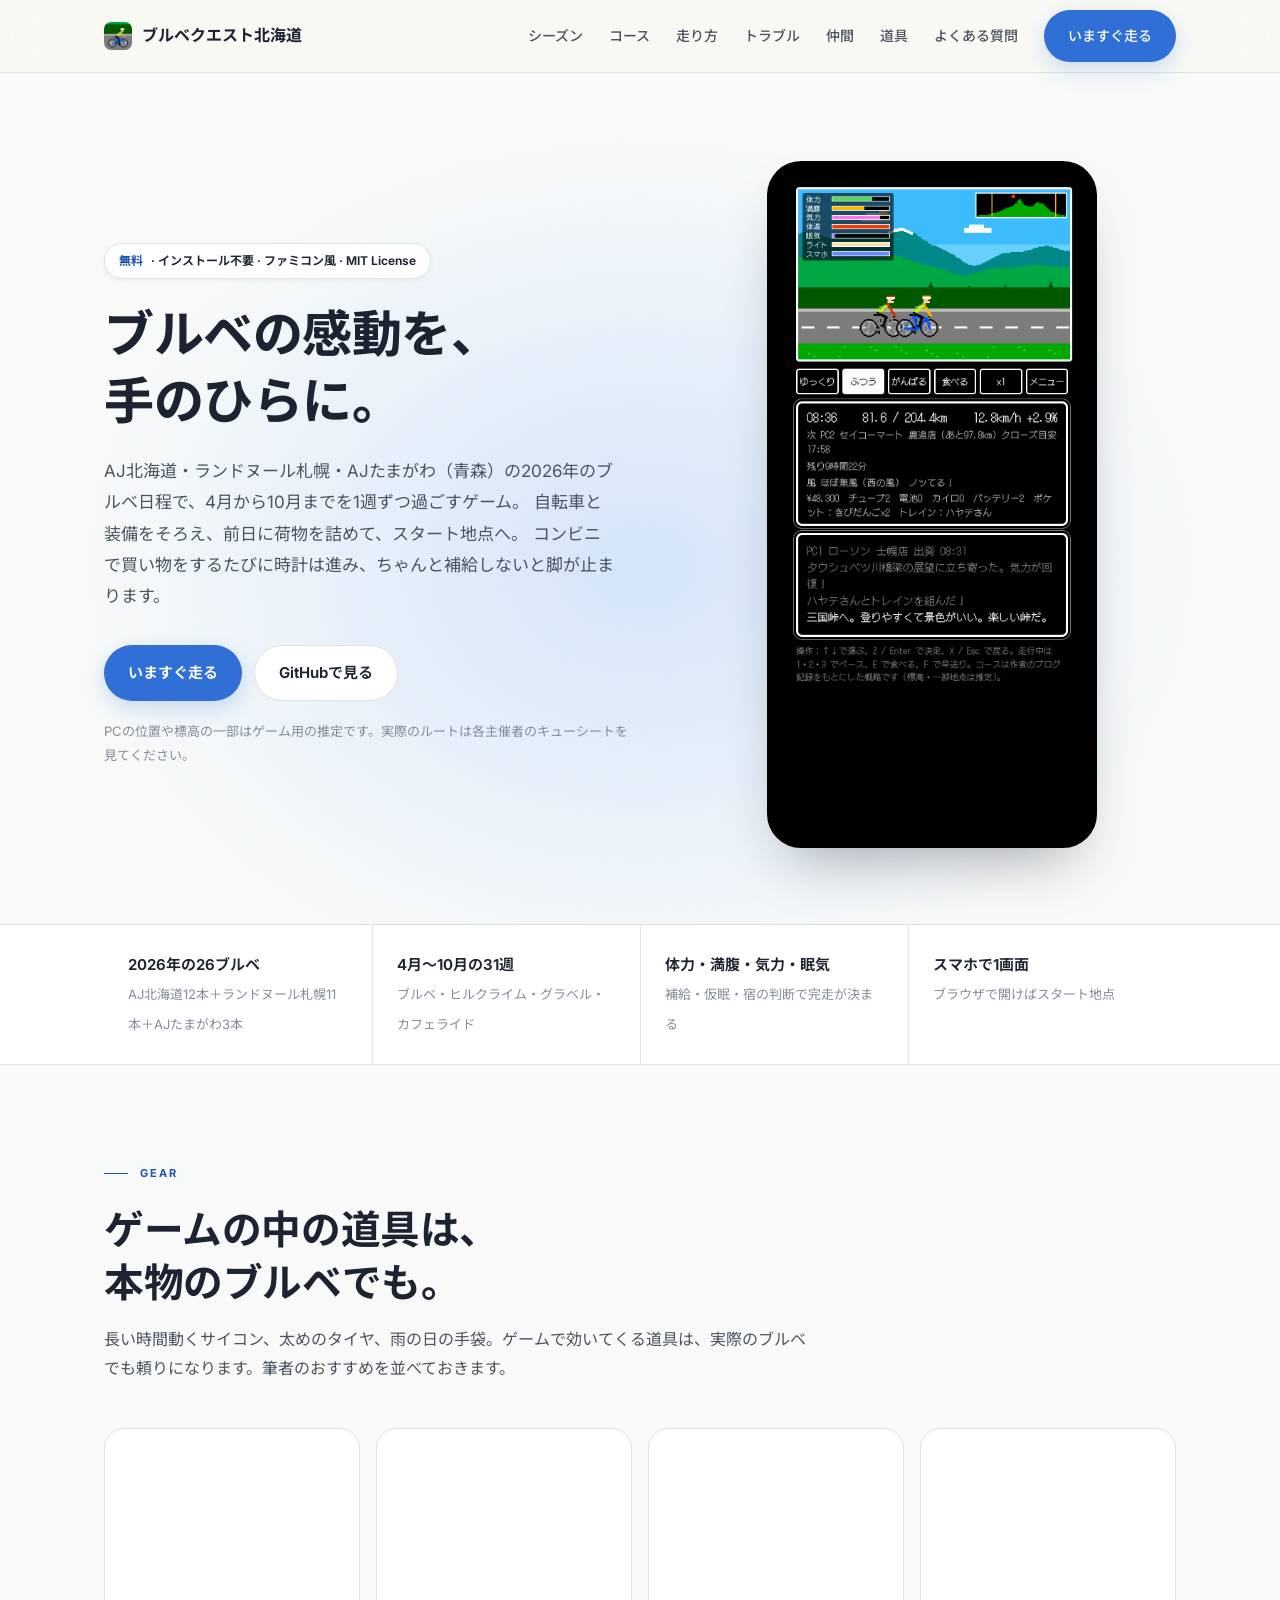
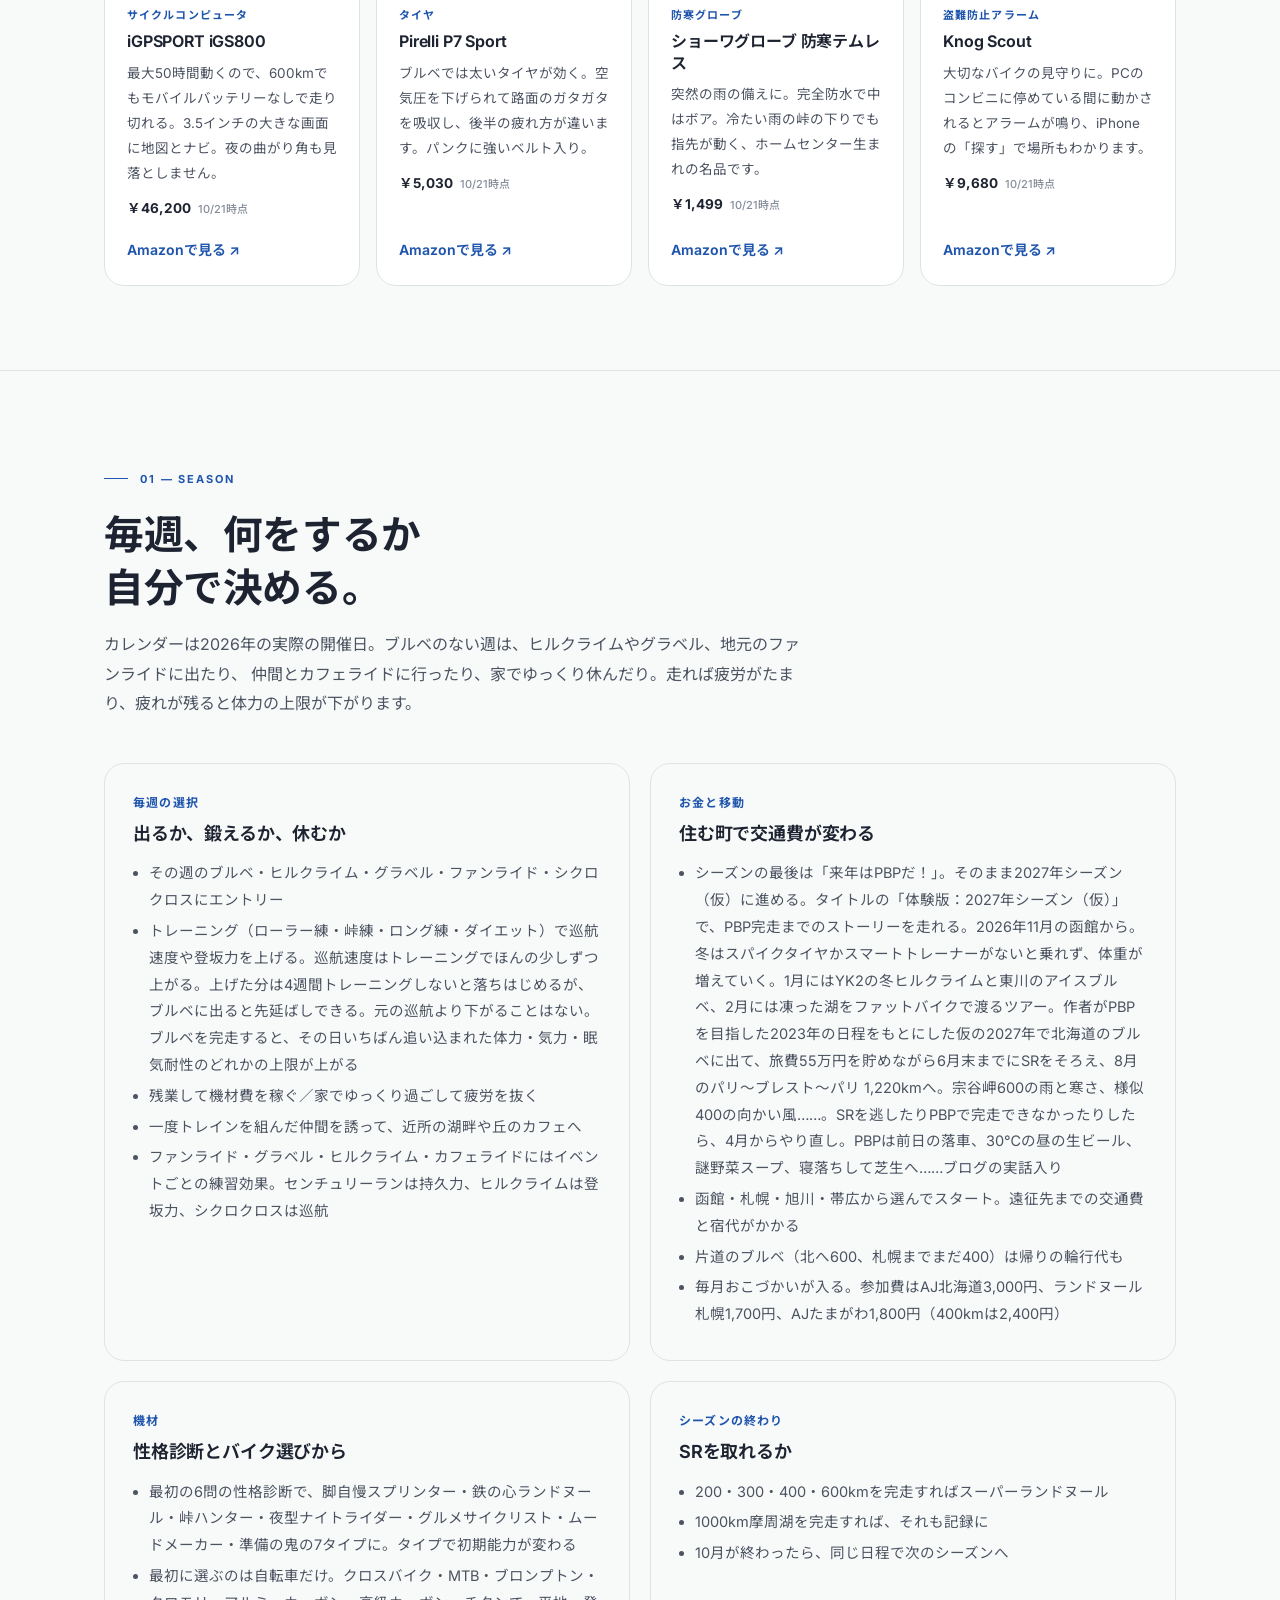
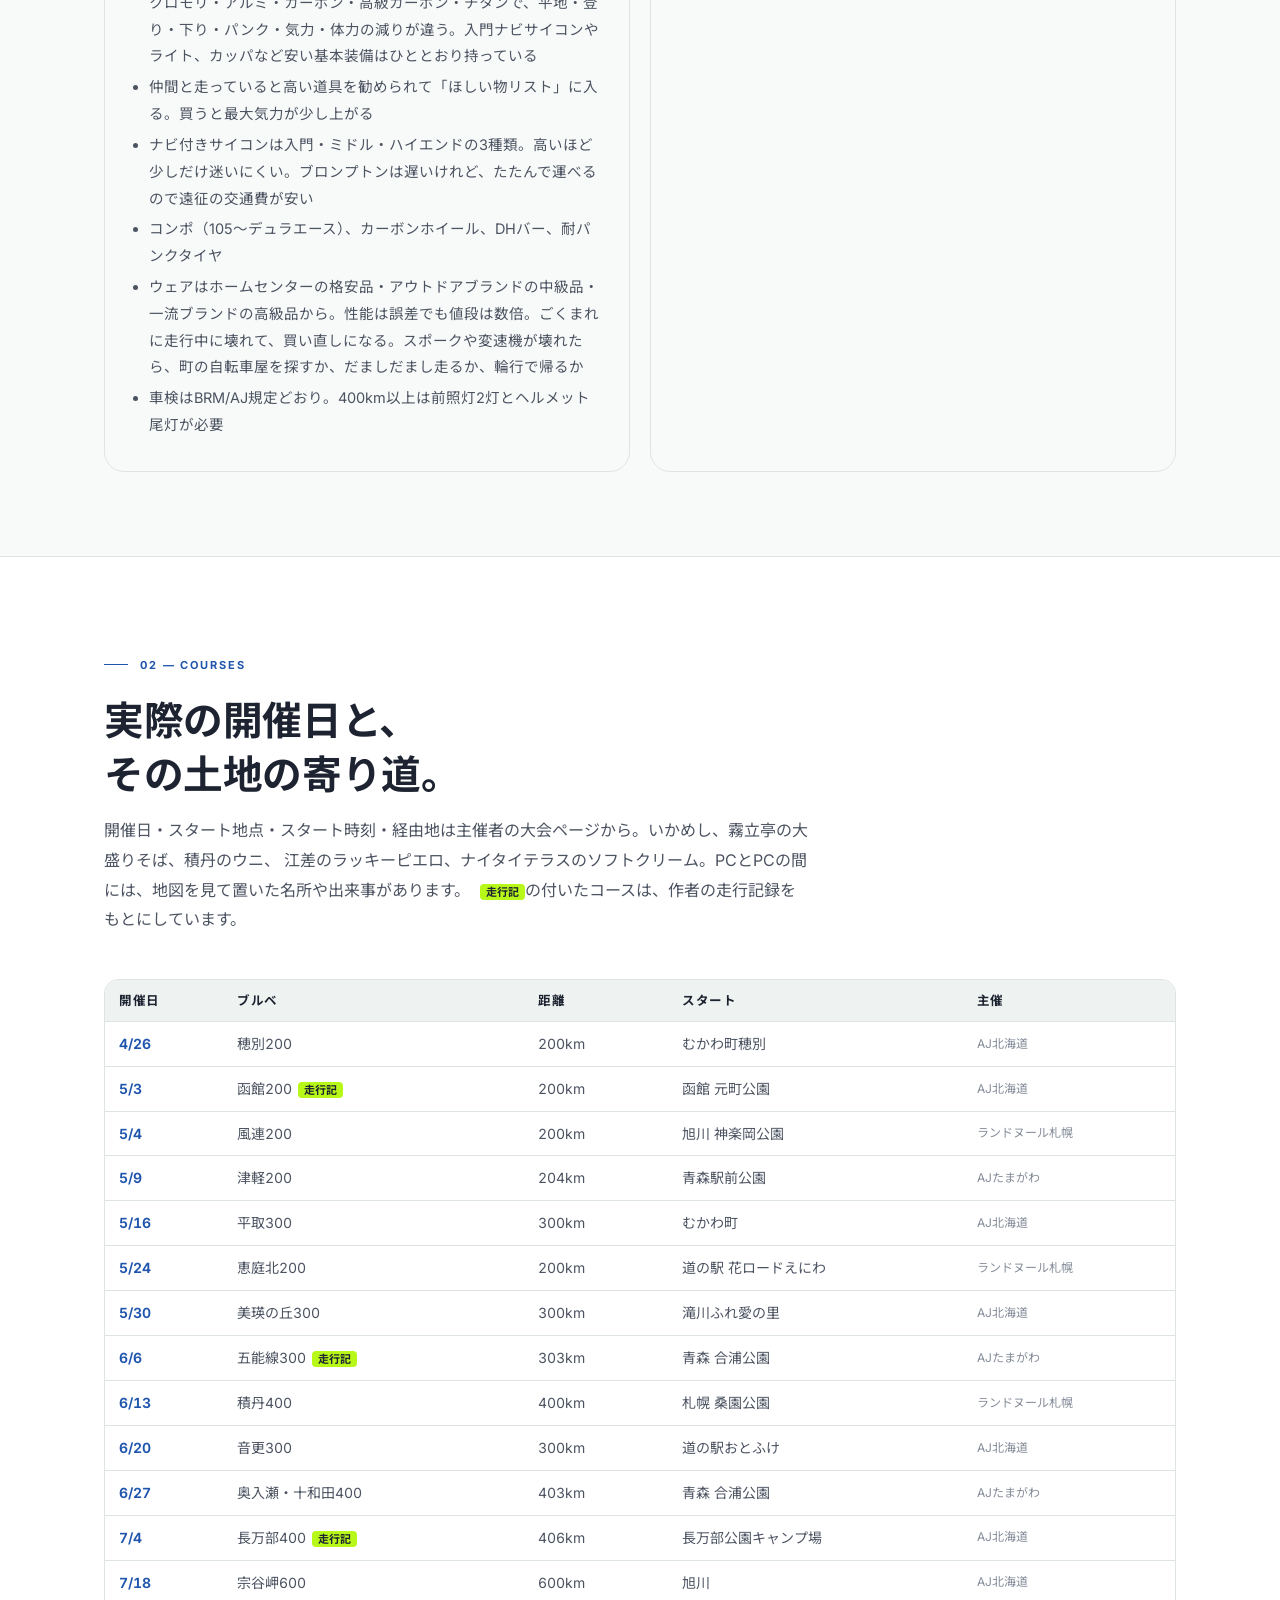
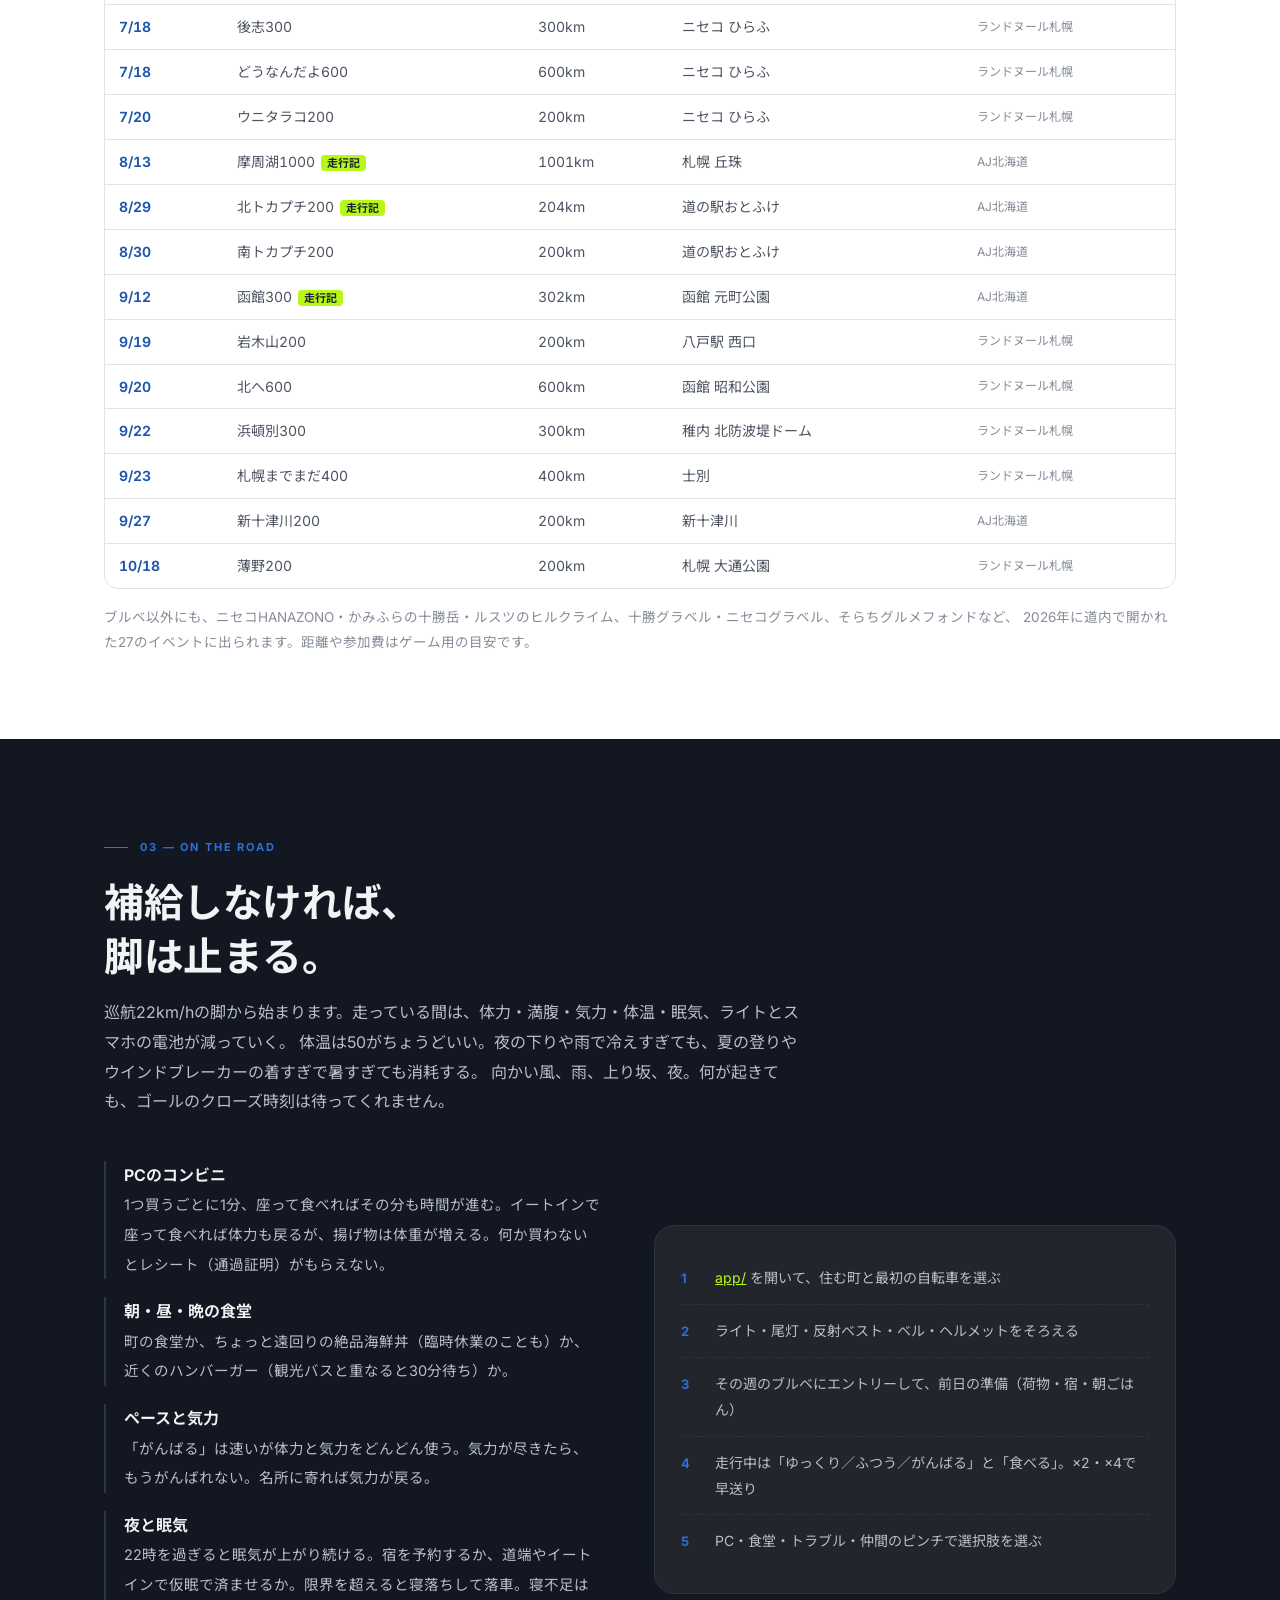
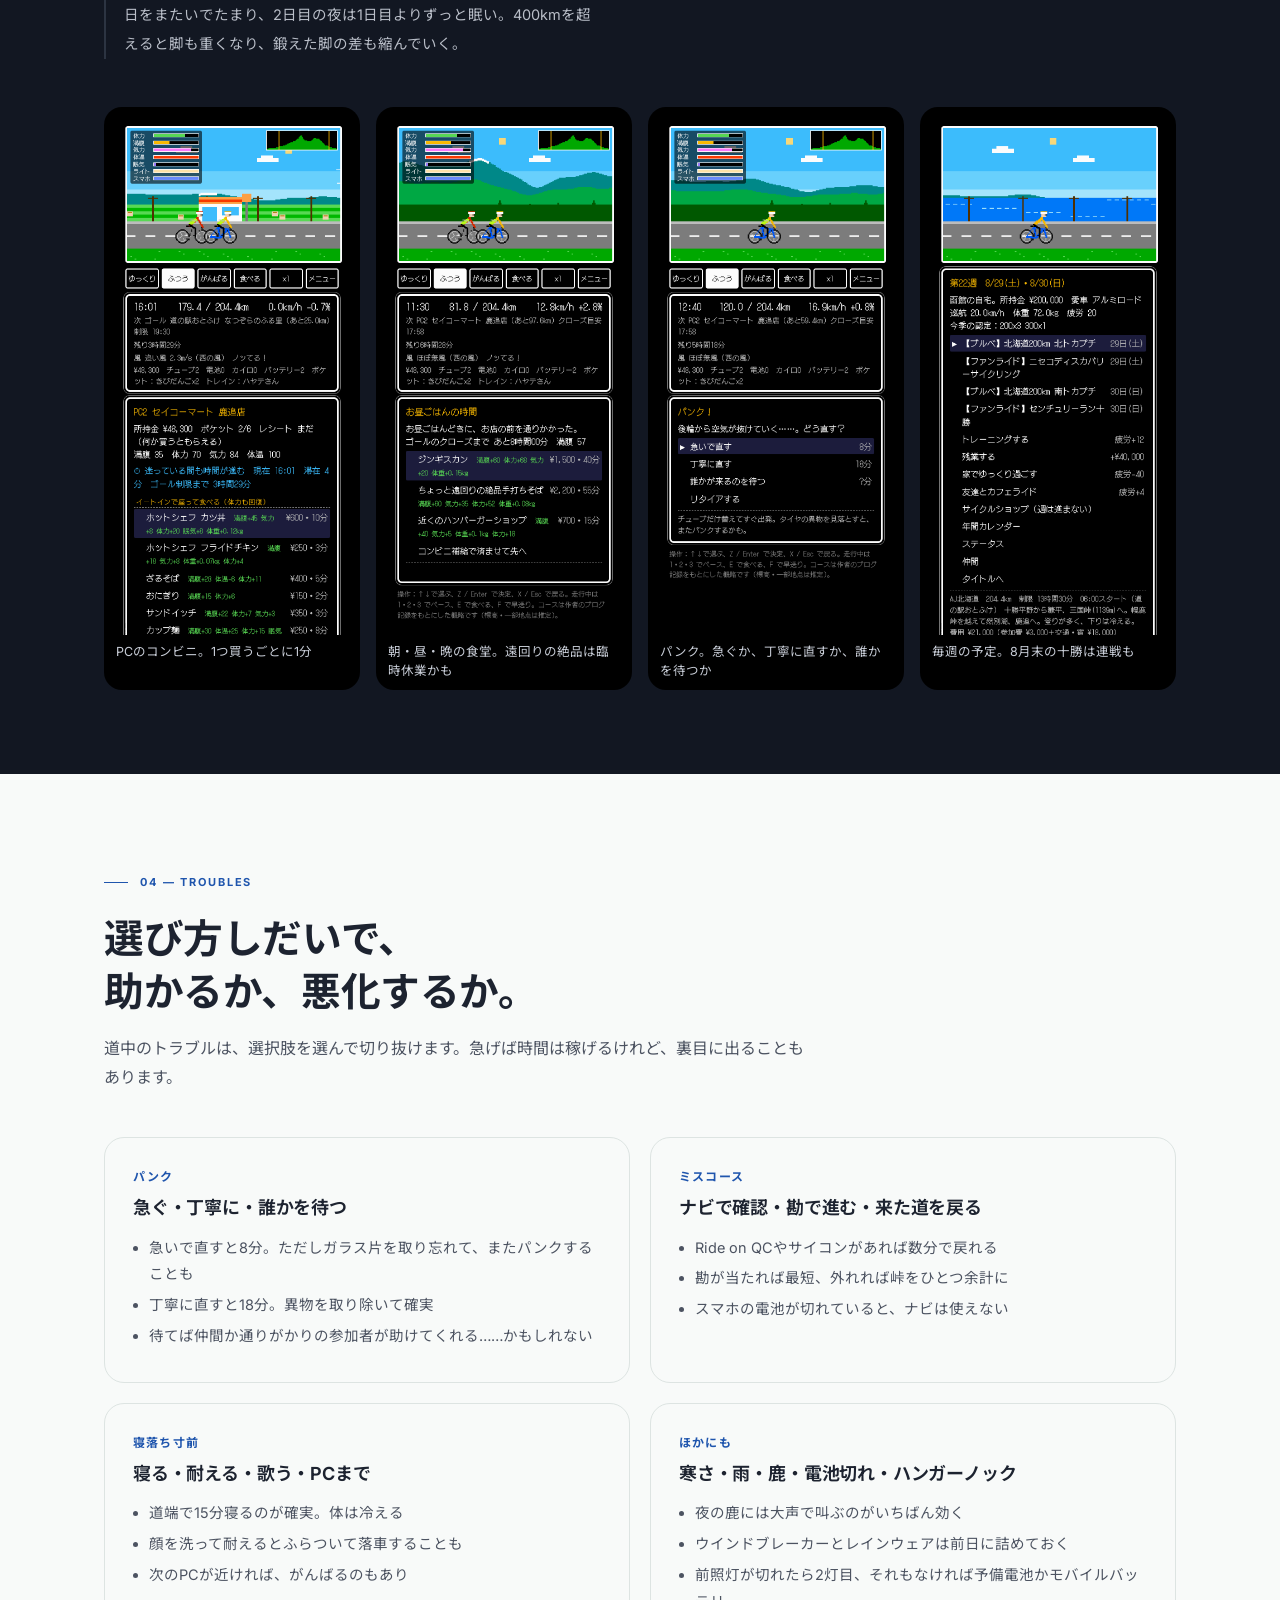
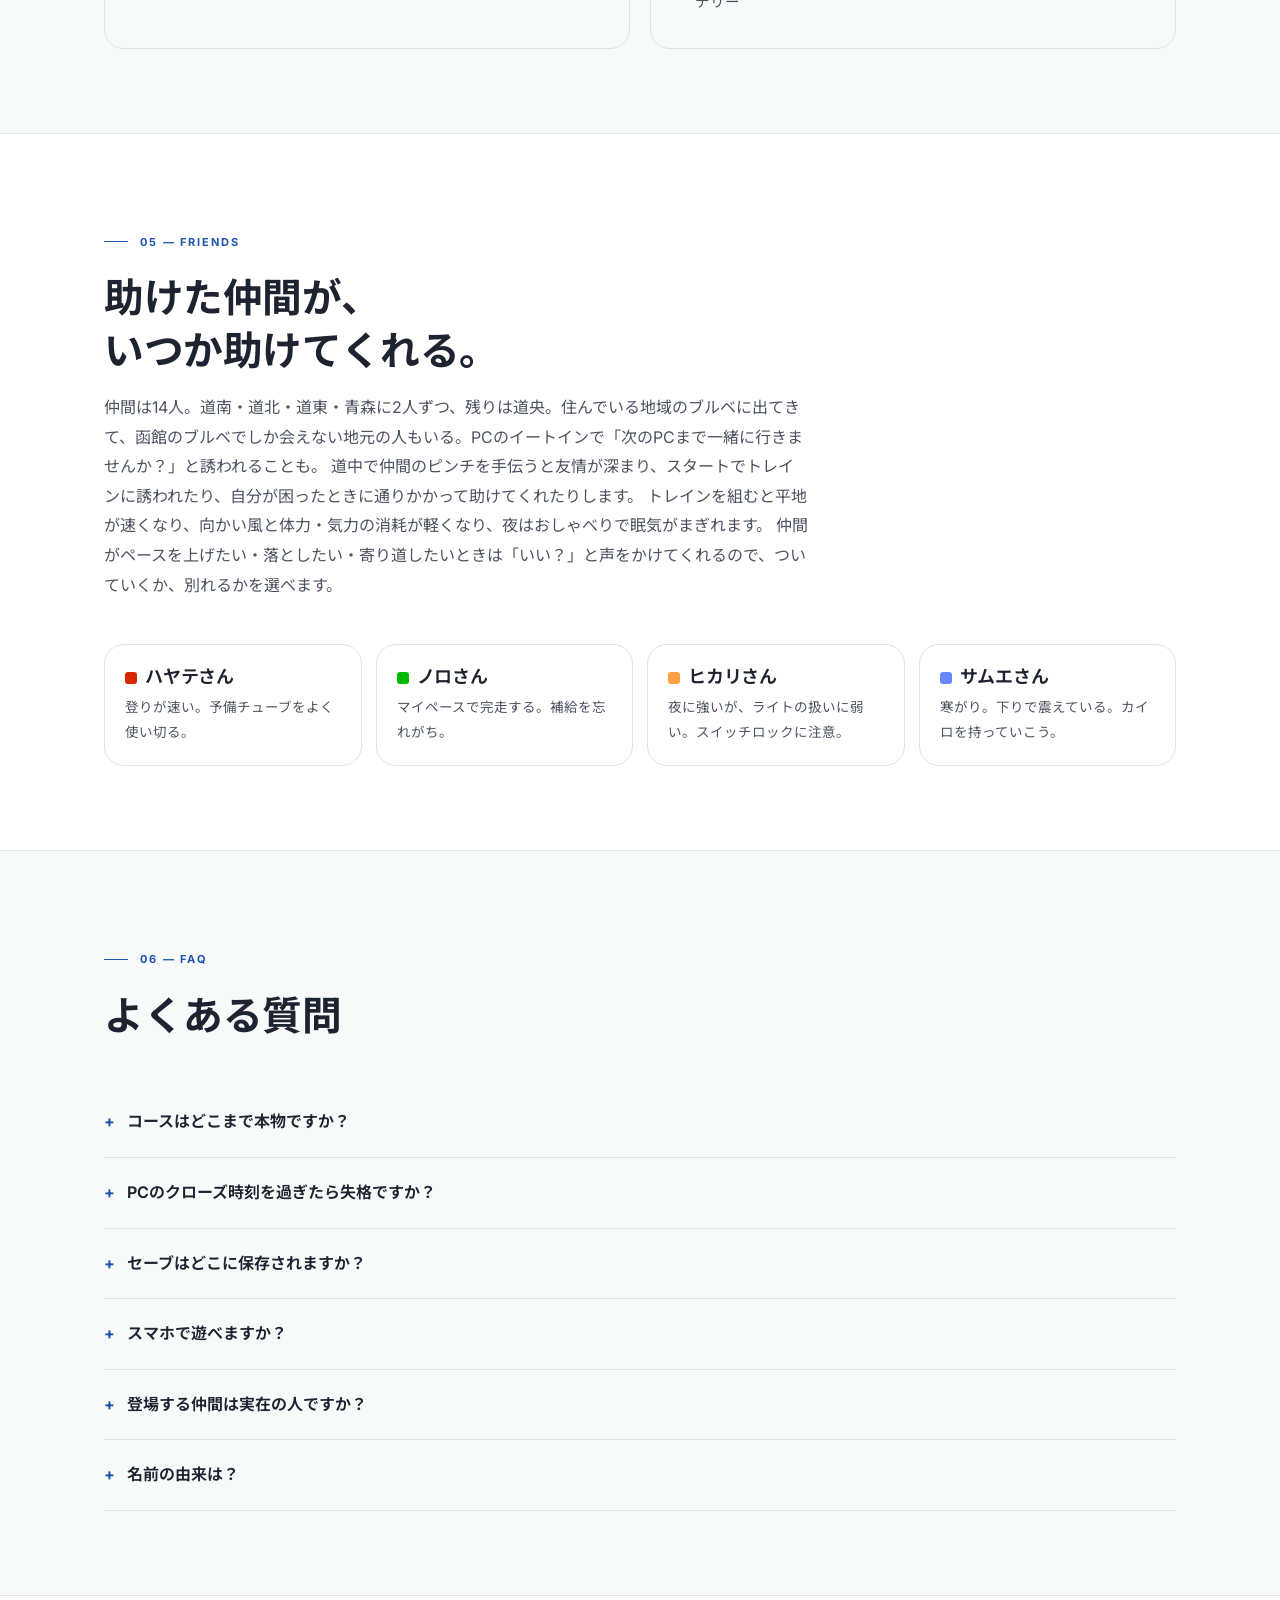
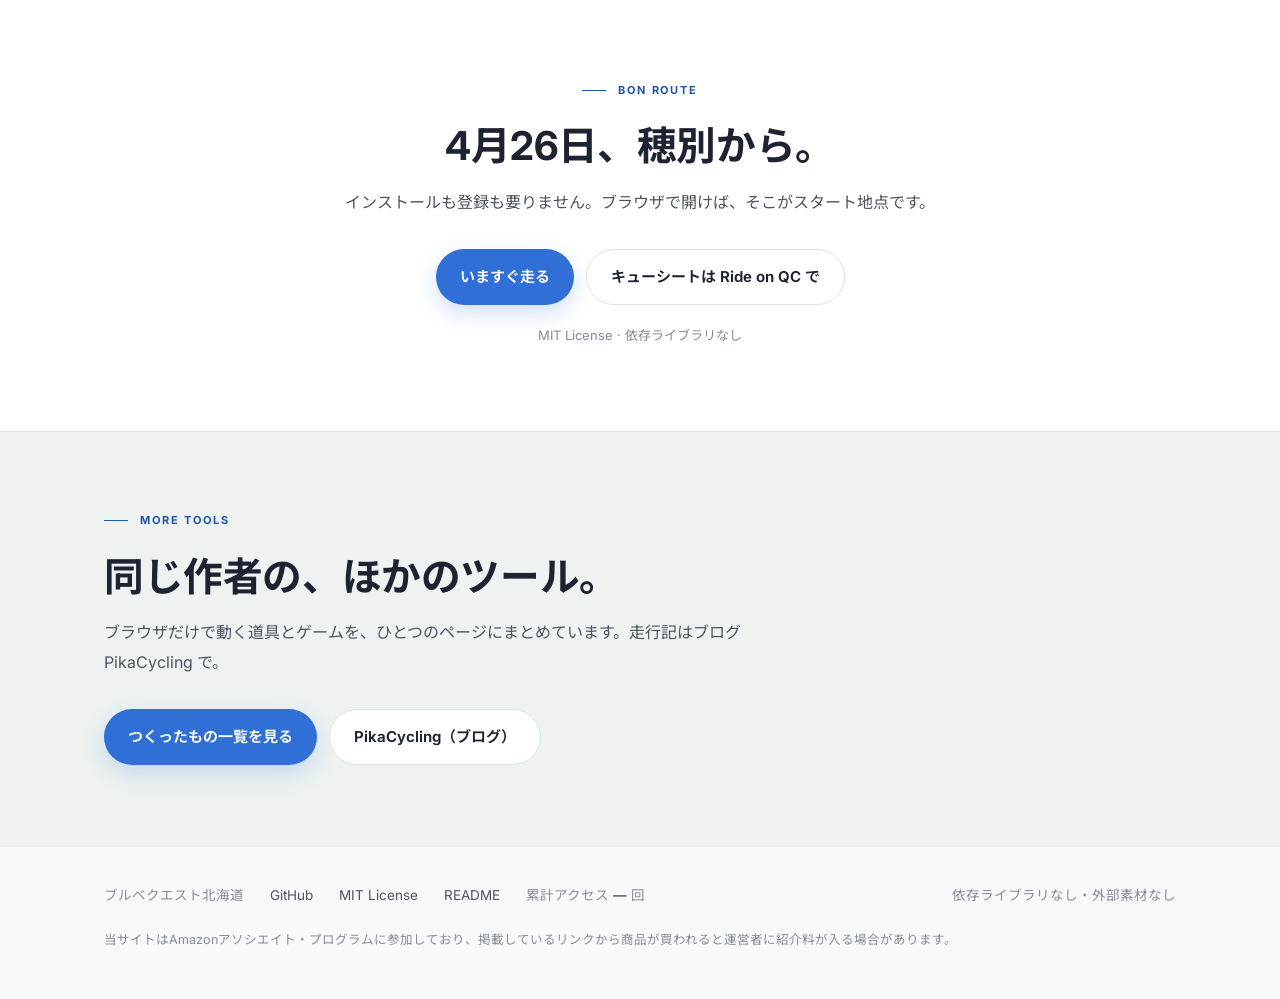
==== commit 007255aa: "2026年シーズンの終わりから、所持金・自転車・装備・仲間を引き継いで2027年シーズン（仮）へ進めるように（体験版のセーブに保存、2026年のセーブは残る） Co-Authored-By: Clau" ====
--- a/index.html
+++ b/index.html
@@ -157,7 +157,7 @@
           <p class="num">お金と移動</p>
           <h3>住む町で交通費が変わる</h3>
           <ul>
-            <li>シーズンの最後は「来年はPBPだ！」。2027年のPBPは開発中だが、タイトルの「体験版：2027年シーズン（仮）」で、PBP完走までのストーリーを走れる。2026年11月の函館から。冬はスパイクタイヤかスマートトレーナーがないと乗れず、体重が増えていく。1月にはYK2の冬ヒルクライムと東川のアイスブルベ、2月には凍った湖をファットバイクで渡るツアー。作者がPBPを目指した2023年の日程をもとにした仮の2027年で北海道のブルベに出て、旅費55万円を貯めながら6月末までにSRをそろえ、8月のパリ〜ブレスト〜パリ 1,220kmへ。宗谷岬600の雨と寒さ、様似400の向かい風……。SRを逃したりPBPで完走できなかったりしたら、4月からやり直し。PBPは前日の落車、30℃の昼の生ビール、謎野菜スープ、寝落ちして芝生へ……ブログの実話入り</li>
+            <li>シーズンの最後は「来年はPBPだ！」。そのまま2027年シーズン（仮）に進める。タイトルの「体験版：2027年シーズン（仮）」で、PBP完走までのストーリーを走れる。2026年11月の函館から。冬はスパイクタイヤかスマートトレーナーがないと乗れず、体重が増えていく。1月にはYK2の冬ヒルクライムと東川のアイスブルベ、2月には凍った湖をファットバイクで渡るツアー。作者がPBPを目指した2023年の日程をもとにした仮の2027年で北海道のブルベに出て、旅費55万円を貯めながら6月末までにSRをそろえ、8月のパリ〜ブレスト〜パリ 1,220kmへ。宗谷岬600の雨と寒さ、様似400の向かい風……。SRを逃したりPBPで完走できなかったりしたら、4月からやり直し。PBPは前日の落車、30℃の昼の生ビール、謎野菜スープ、寝落ちして芝生へ……ブログの実話入り</li>
             <li>函館・札幌・旭川・帯広から選んでスタート。遠征先までの交通費と宿代がかかる</li>
             <li>片道のブルベ（北へ600、札幌までまだ400）は帰りの輪行代も</li>
             <li>毎月おこづかいが入る。参加費はAJ北海道3,000円、ランドヌール札幌1,700円、AJたまがわ1,800円（400kmは2,400円）</li>
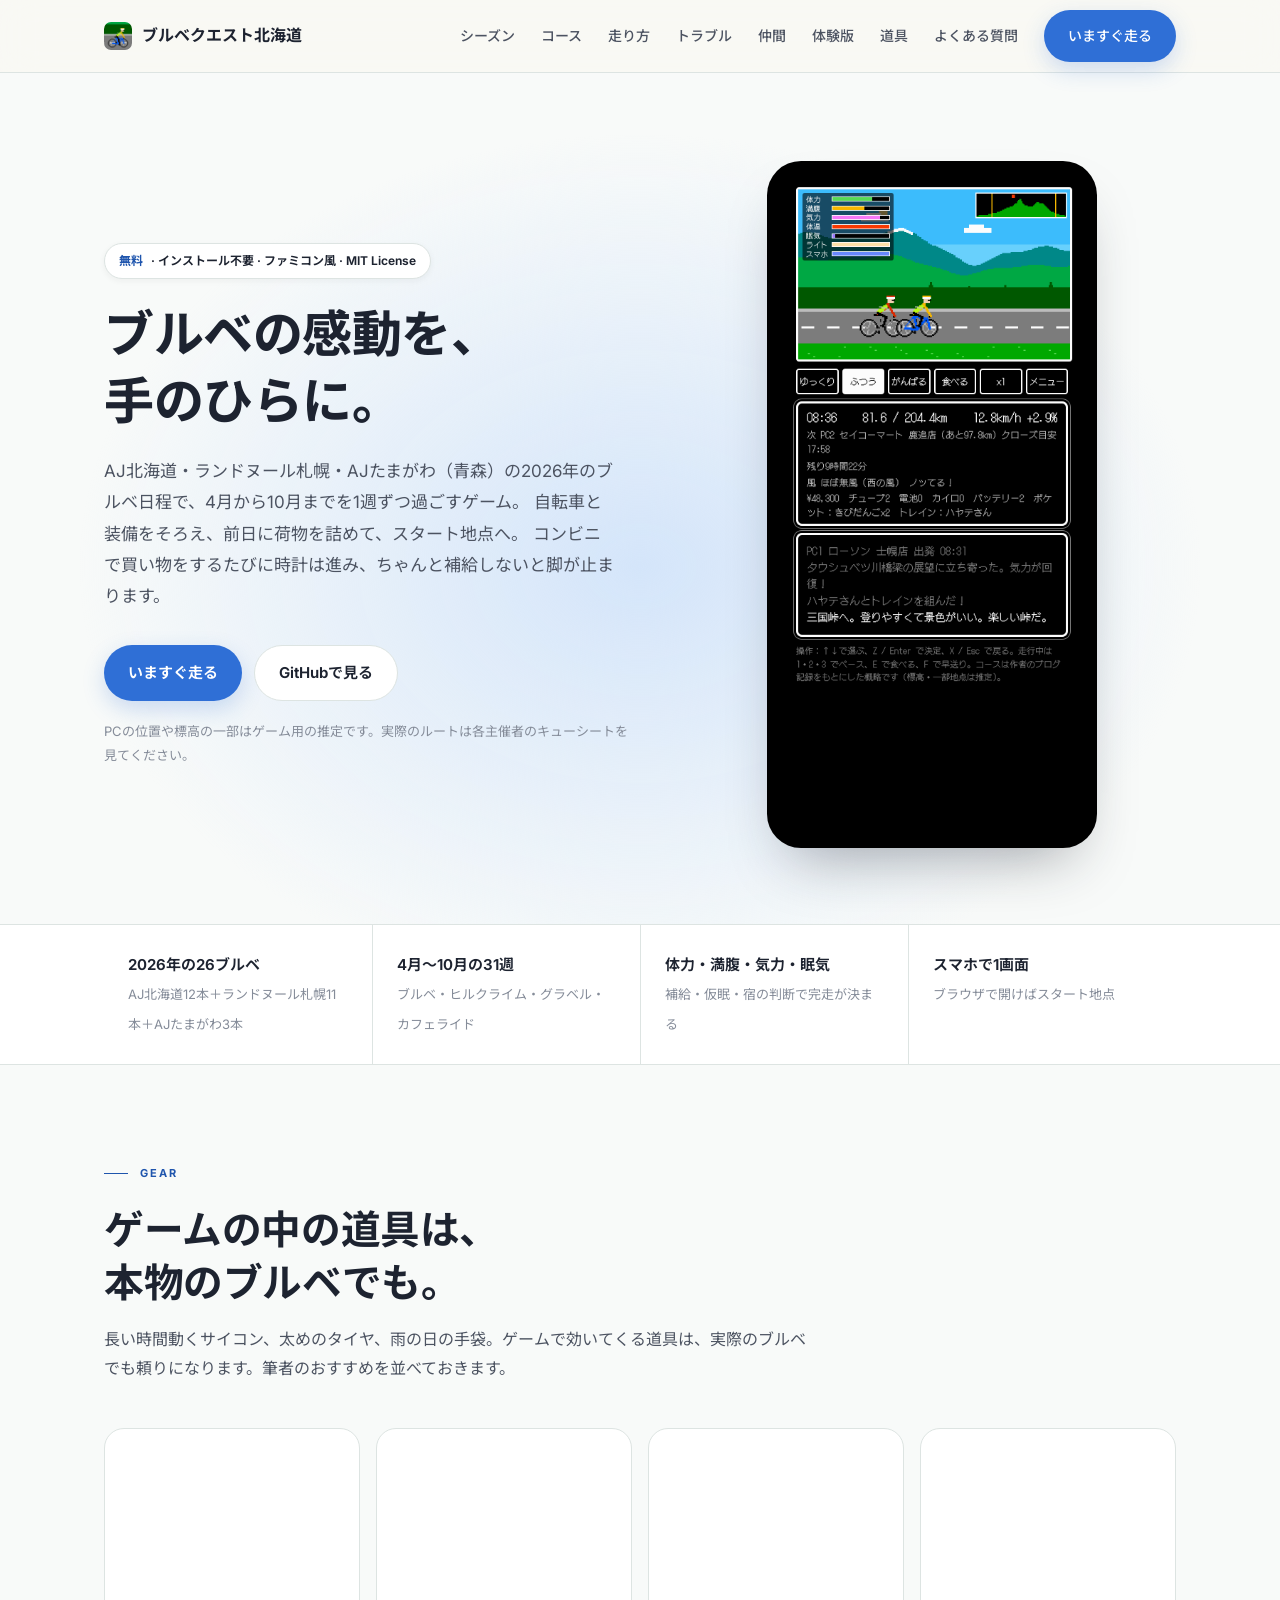
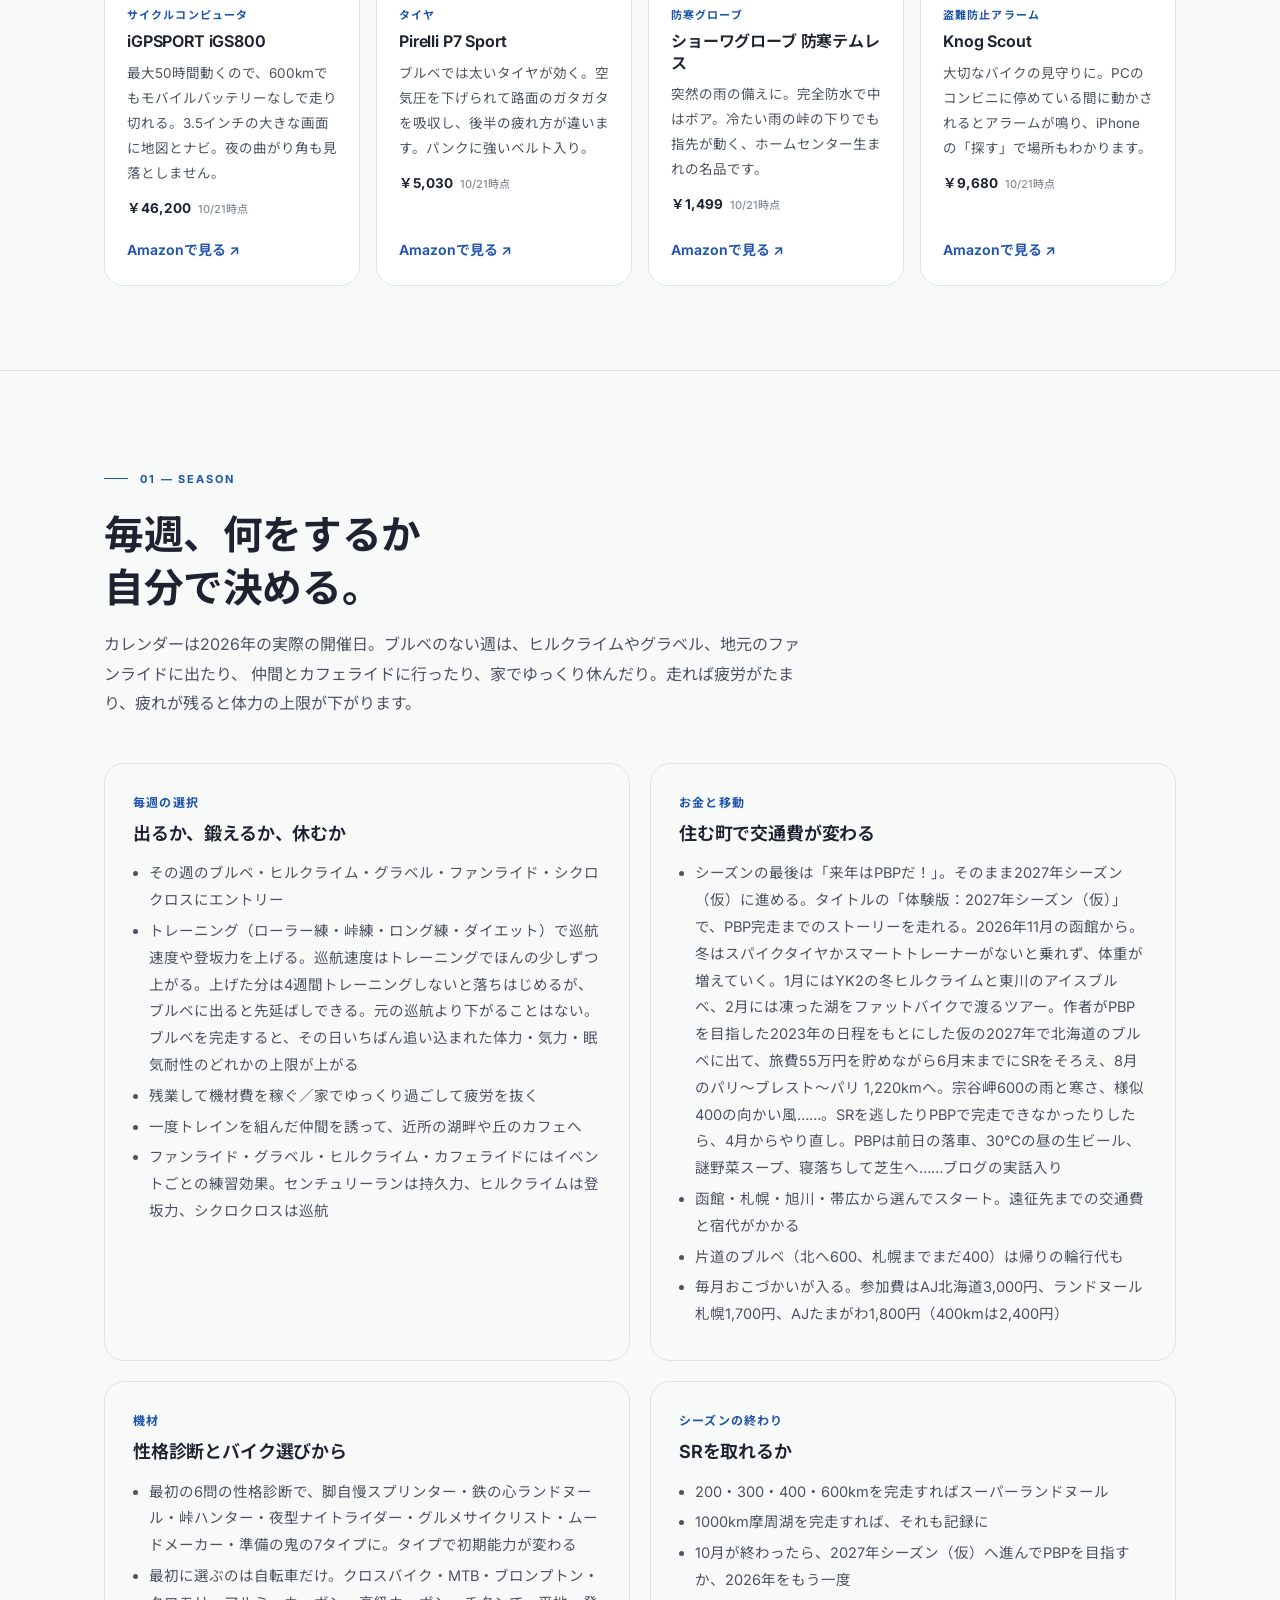
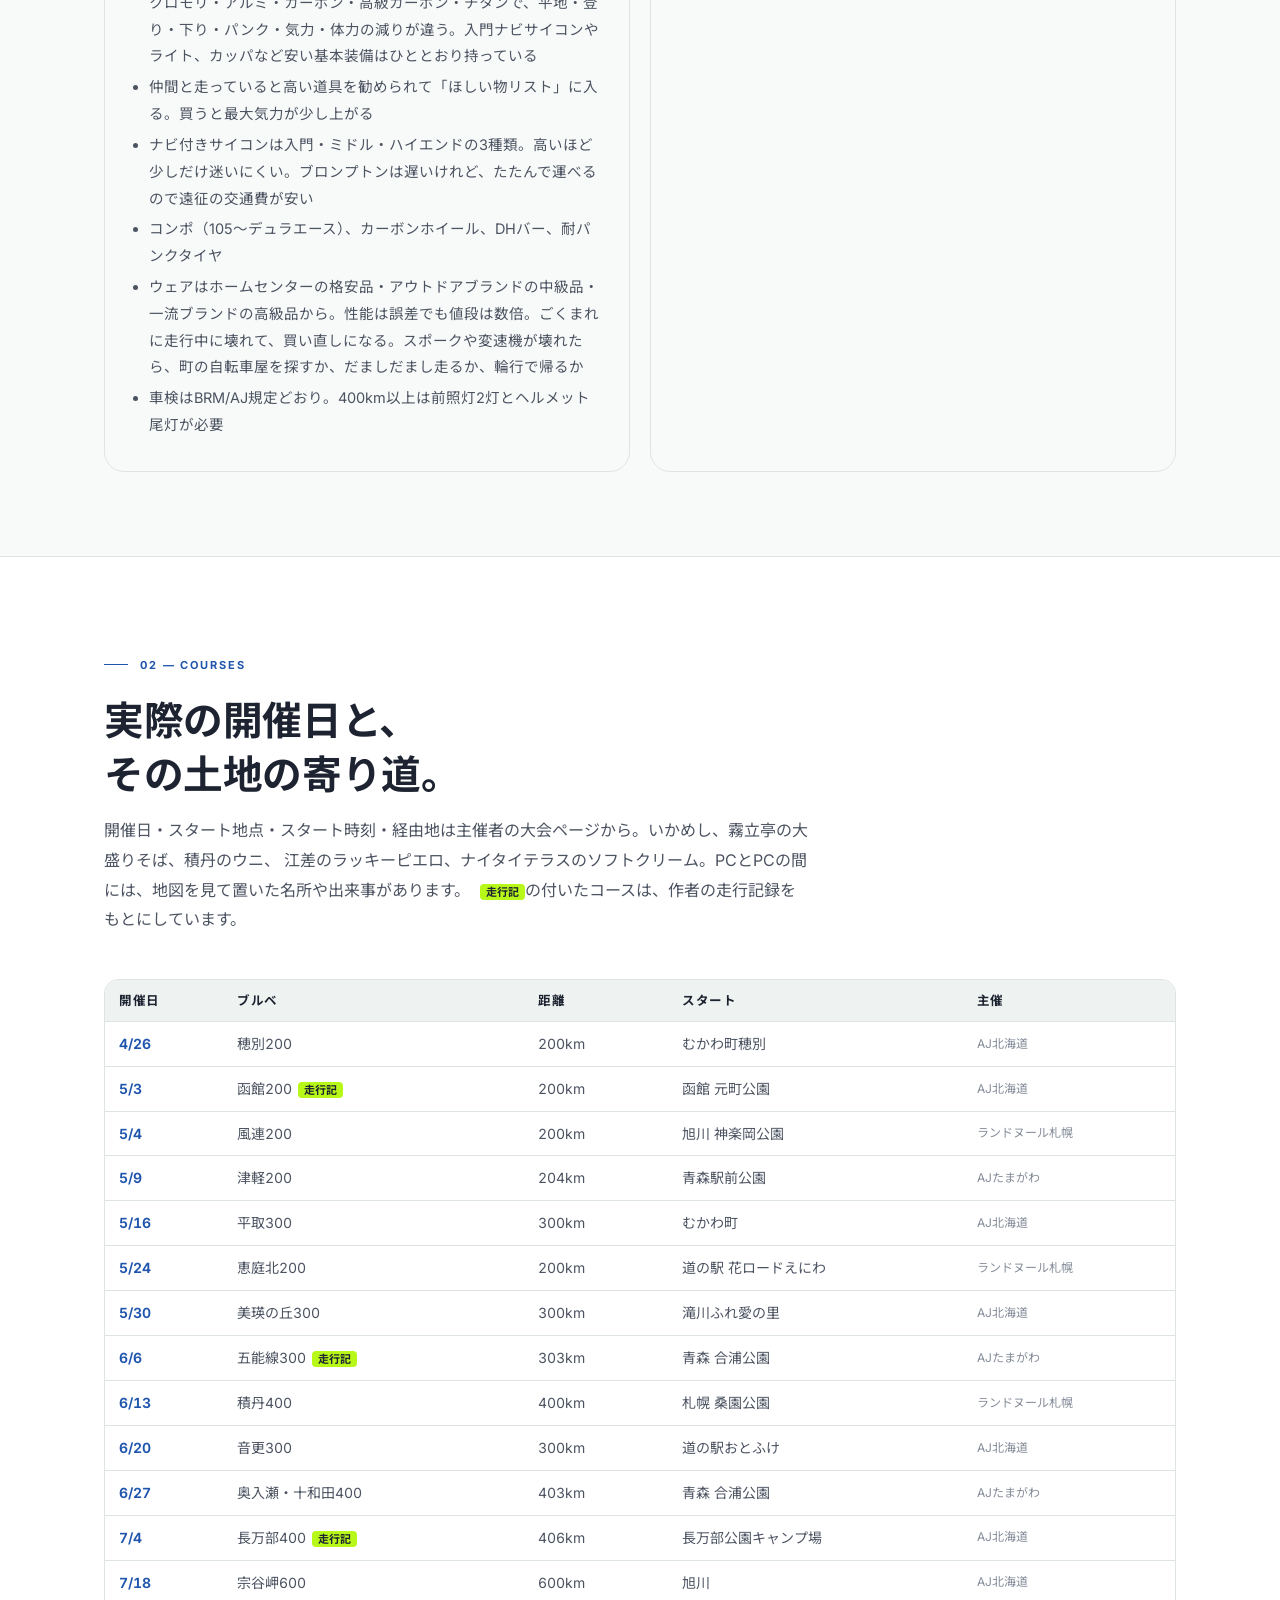
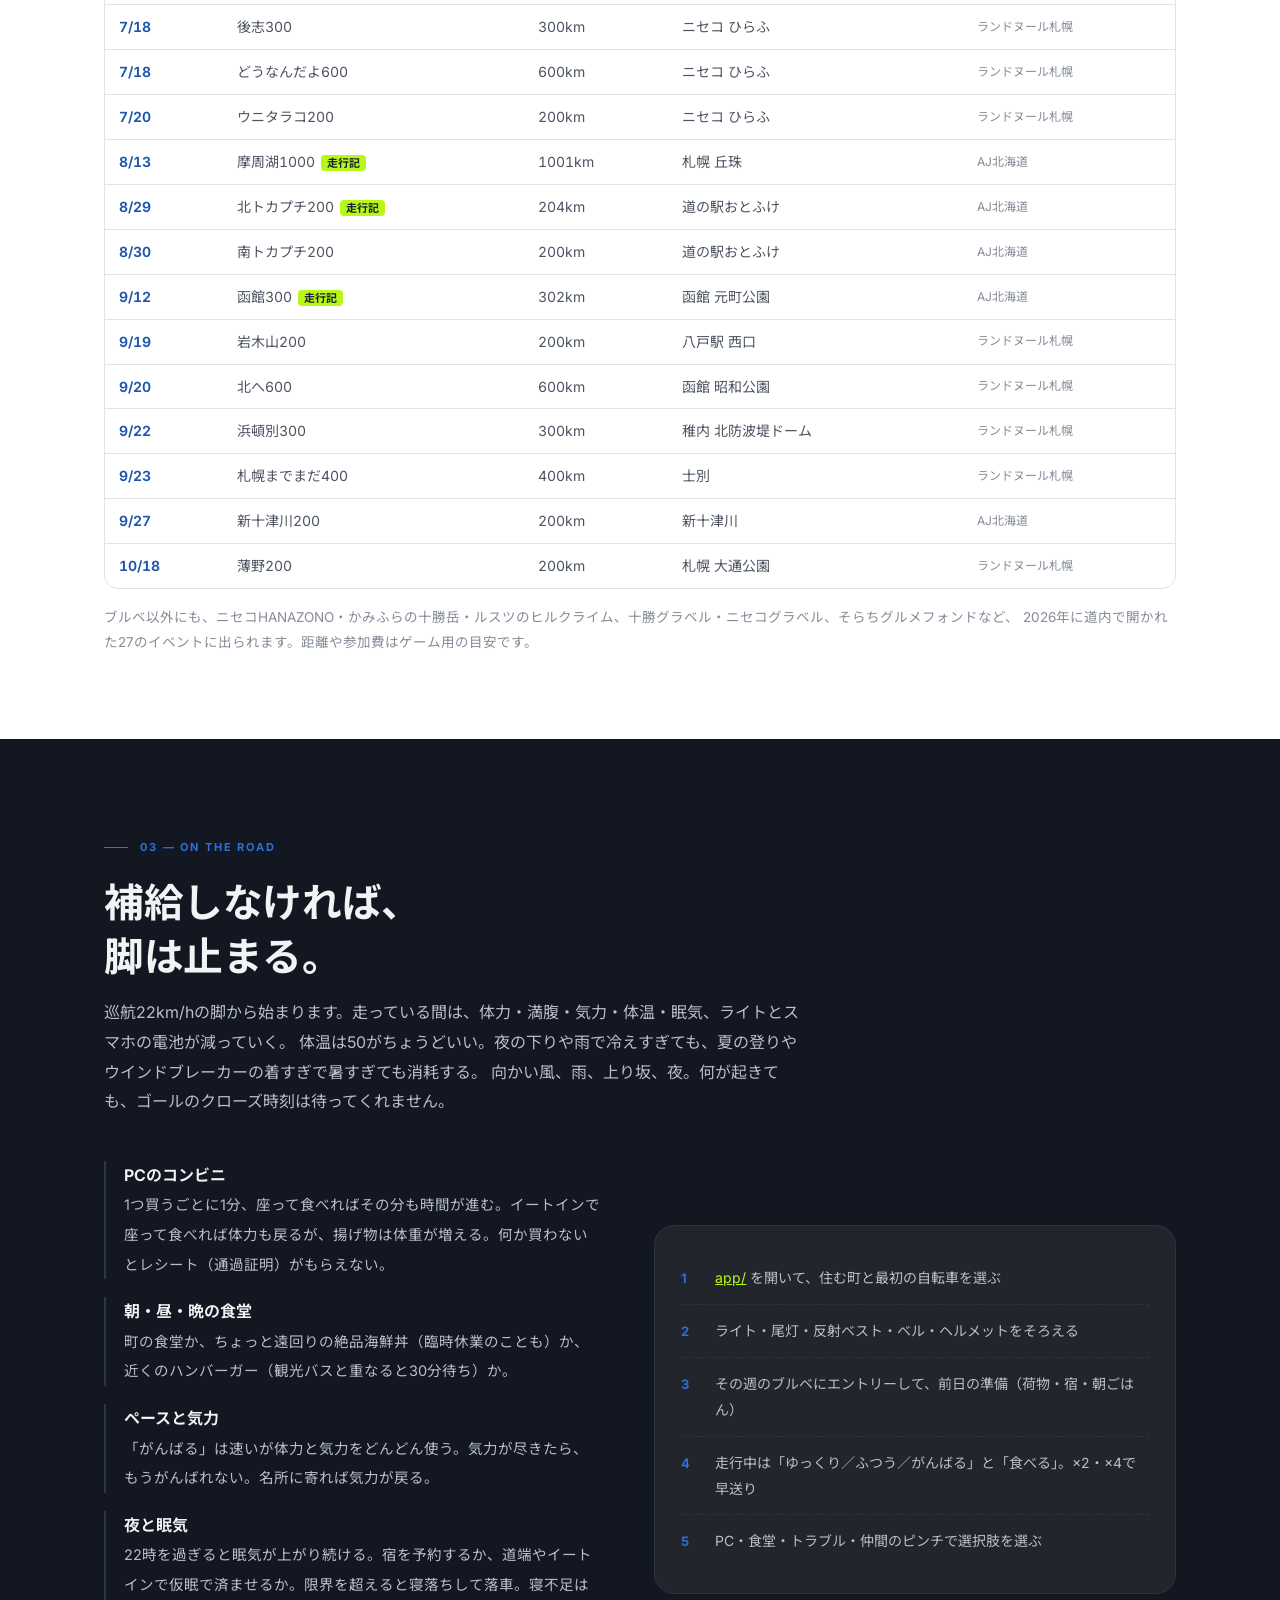
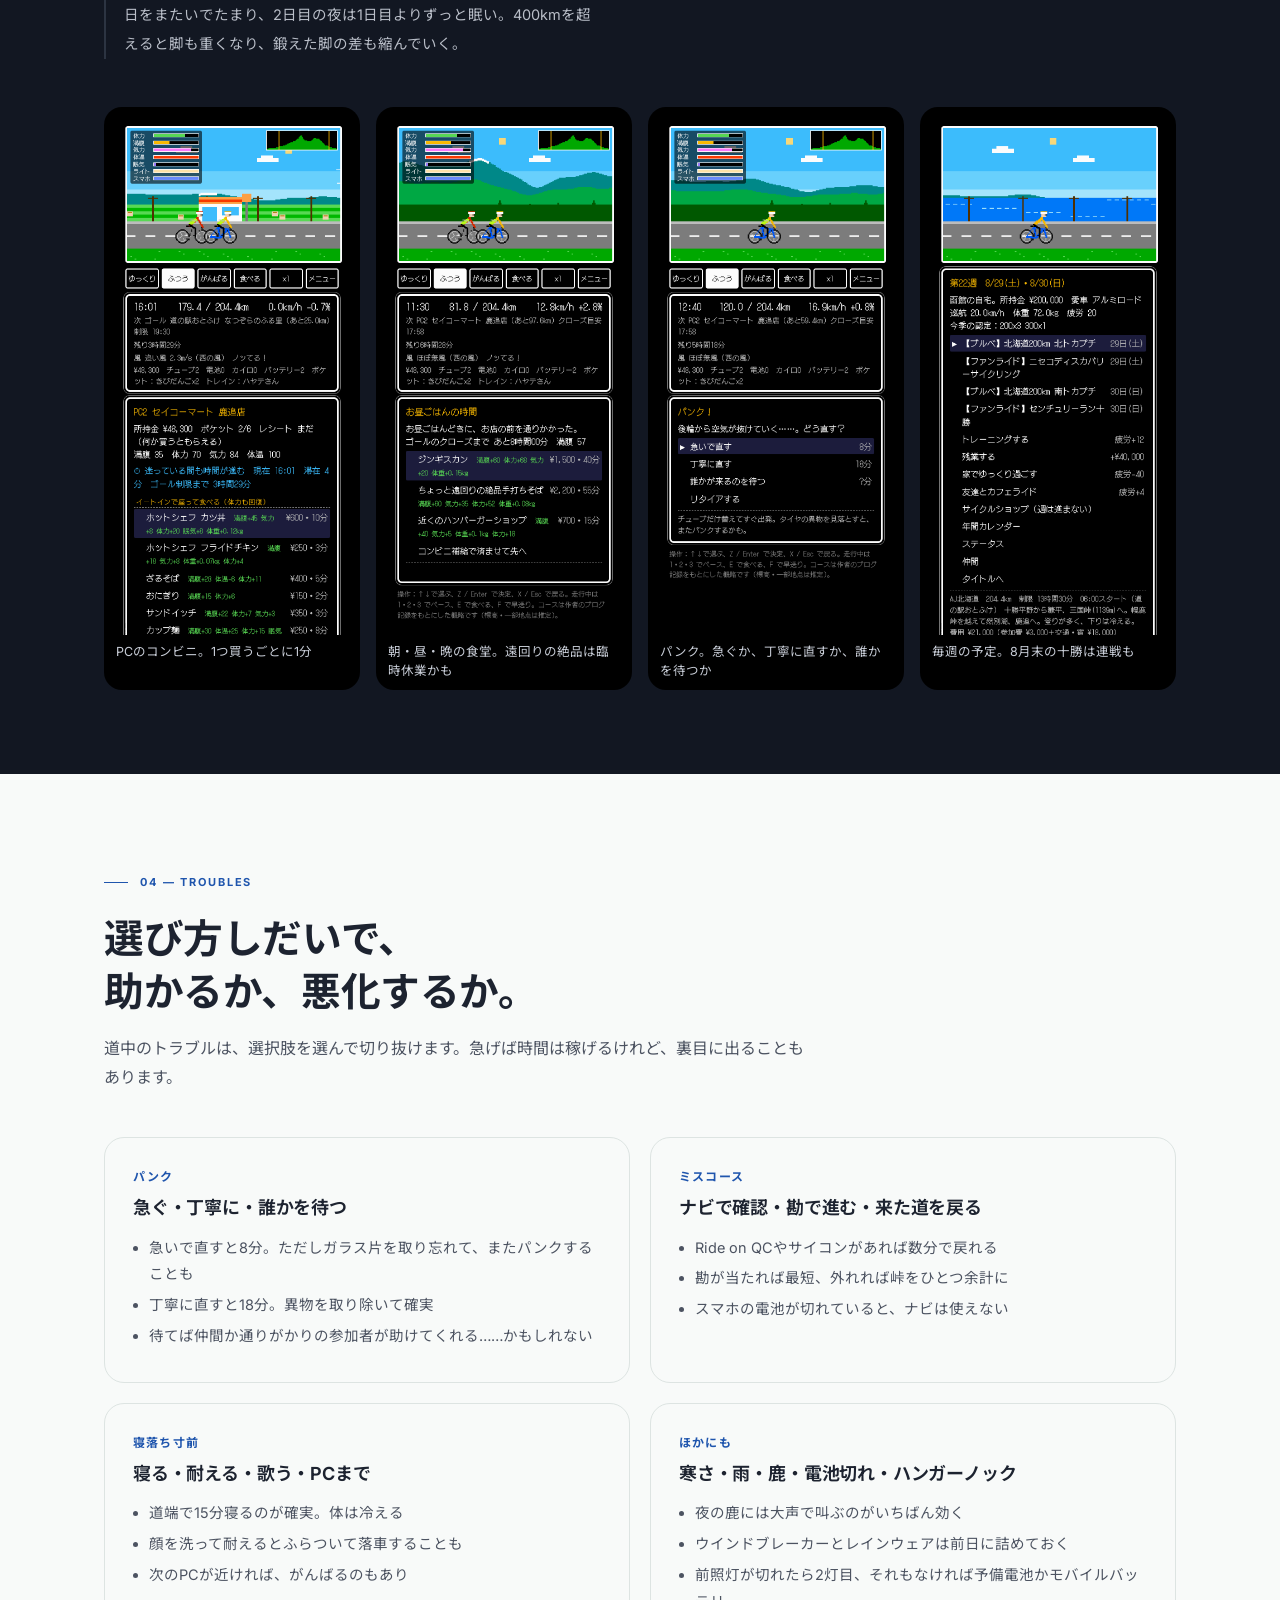
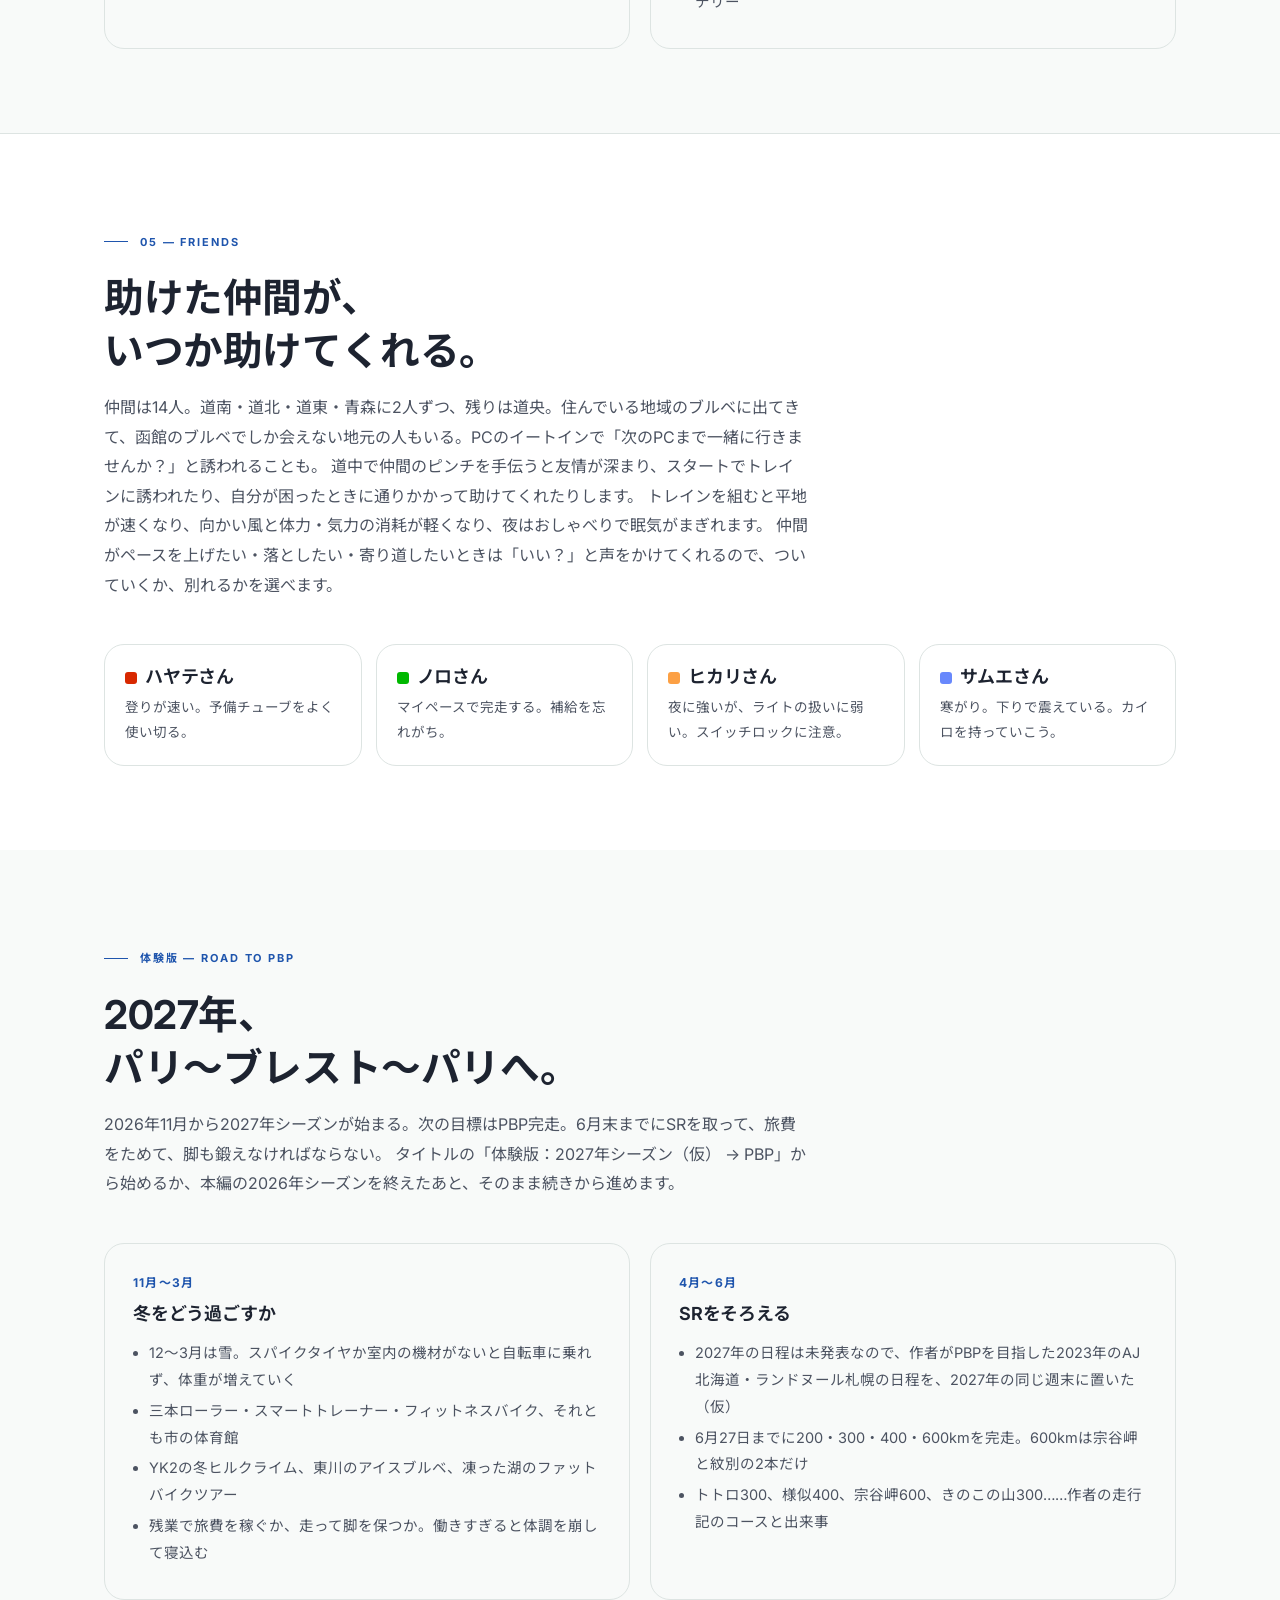
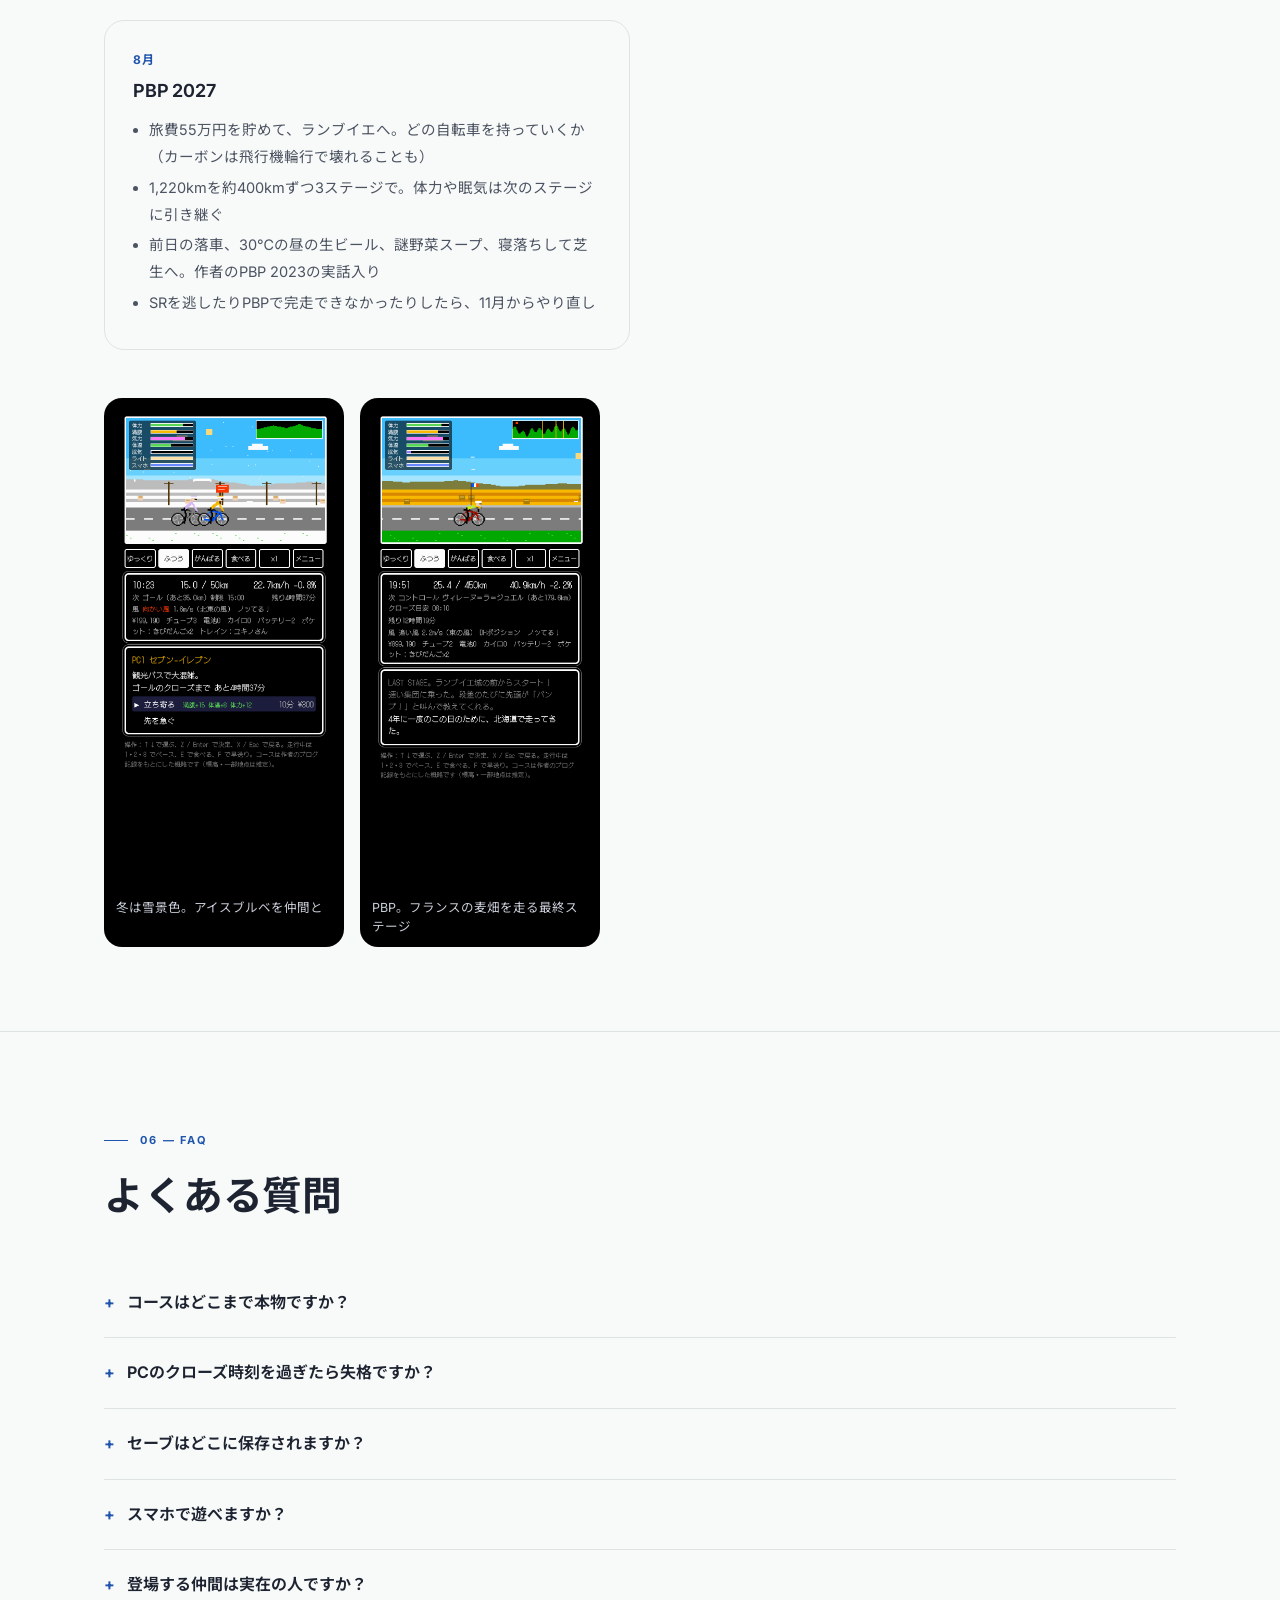
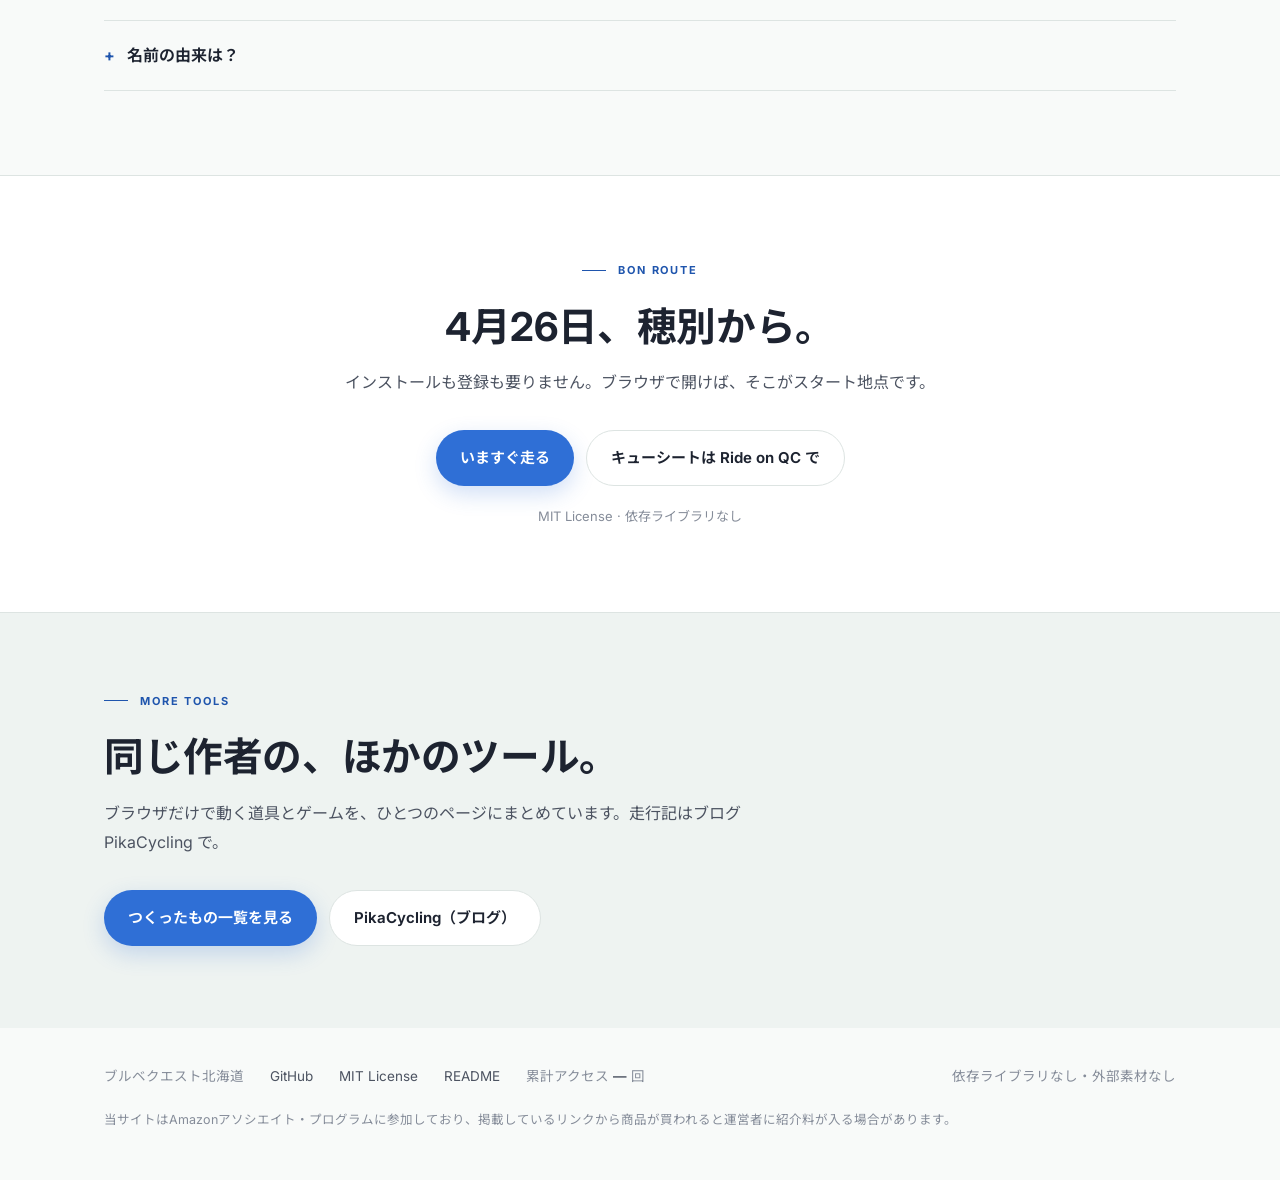
==== commit 7d12cb56: "紹介ページに体験版「2027年シーズン（仮）→ PBP」の節（冬・SR・PBP）と、雪景色とPBPのスクリーンショット、ナビに「体験版」 Co-Authored-By: Claude Opus 5.5" ====
--- a/index.html
+++ b/index.html
@@ -61,6 +61,7 @@
       <a href="#ride">走り方</a>
       <a href="#trouble">トラブル</a>
       <a href="#friends">仲間</a>
+      <a href="#trial">体験版</a>
       <a href="#goods">道具</a>
       <a href="#faq">よくある質問</a>
       <a class="btn btn-main" href="app/">いますぐ走る</a>
@@ -182,7 +183,7 @@
           <ul>
             <li>200・300・400・600kmを完走すればスーパーランドヌール</li>
             <li>1000km摩周湖を完走すれば、それも記録に</li>
-            <li>10月が終わったら、同じ日程で次のシーズンへ</li>
+            <li>10月が終わったら、2027年シーズン（仮）へ進んでPBPを目指すか、2026年をもう一度</li>
           </ul>
         </div>
       </div>
@@ -308,6 +309,37 @@
         <div class="friend"><h3><span class="dot" style="background:#00b800"></span>ノロさん</h3><p>マイペースで完走する。補給を忘れがち。</p></div>
         <div class="friend"><h3><span class="dot" style="background:#fca044"></span>ヒカリさん</h3><p>夜に強いが、ライトの扱いに弱い。スイッチロックに注意。</p></div>
         <div class="friend"><h3><span class="dot" style="background:#6888fc"></span>サムエさん</h3><p>寒がり。下りで震えている。カイロを持っていこう。</p></div>
+      </div>
+    </div>
+  </section>
+
+  <section id="trial">
+    <div class="wrap">
+      <div class="sec-head">
+        <p class="eyebrow">体験版 — ROAD TO PBP</p>
+        <h2>2027年、<br>パリ〜ブレスト〜パリへ。</h2>
+        <p>2026年11月から2027年シーズンが始まる。次の目標はPBP完走。6月末までにSRを取って、旅費をためて、脚も鍛えなければならない。
+          タイトルの「体験版：2027年シーズン（仮） → PBP」から始めるか、本編の2026年シーズンを終えたあと、そのまま続きから進めます。</p>
+      </div>
+      <div class="cards">
+        <div class="card"><p class="num">11月〜3月</p><h3>冬をどう過ごすか</h3>
+          <ul><li>12〜3月は雪。スパイクタイヤか室内の機材がないと自転車に乗れず、体重が増えていく</li>
+            <li>三本ローラー・スマートトレーナー・フィットネスバイク、それとも市の体育館</li>
+            <li>YK2の冬ヒルクライム、東川のアイスブルベ、凍った湖のファットバイクツアー</li>
+            <li>残業で旅費を稼ぐか、走って脚を保つか。働きすぎると体調を崩して寝込む</li></ul></div>
+        <div class="card"><p class="num">4月〜6月</p><h3>SRをそろえる</h3>
+          <ul><li>2027年の日程は未発表なので、作者がPBPを目指した2023年のAJ北海道・ランドヌール札幌の日程を、2027年の同じ週末に置いた（仮）</li>
+            <li>6月27日までに200・300・400・600kmを完走。600kmは宗谷岬と紋別の2本だけ</li>
+            <li>トトロ300、様似400、宗谷岬600、きのこの山300……作者の走行記のコースと出来事</li></ul></div>
+        <div class="card"><p class="num">8月</p><h3>PBP 2027</h3>
+          <ul><li>旅費55万円を貯めて、ランブイエへ。どの自転車を持っていくか（カーボンは飛行機輪行で壊れることも）</li>
+            <li>1,220kmを約400kmずつ3ステージで。体力や眠気は次のステージに引き継ぐ</li>
+            <li>前日の落車、30℃の昼の生ビール、謎野菜スープ、寝落ちして芝生へ。作者のPBP 2023の実話入り</li>
+            <li>SRを逃したりPBPで完走できなかったりしたら、11月からやり直し</li></ul></div>
+      </div>
+      <div class="shots" style="margin-top:48px;grid-template-columns:repeat(auto-fit,minmax(150px,240px))">
+        <figure><img src="assets/screen-winter.png" alt="雪景色の中、仲間とトレインでアイスブルベを走る画面" loading="lazy"><figcaption>冬は雪景色。アイスブルベを仲間と</figcaption></figure>
+        <figure><img src="assets/screen-pbp.png" alt="フランスの麦畑の中をPBPで走る画面" loading="lazy"><figcaption>PBP。フランスの麦畑を走る最終ステージ</figcaption></figure>
       </div>
     </div>
   </section>
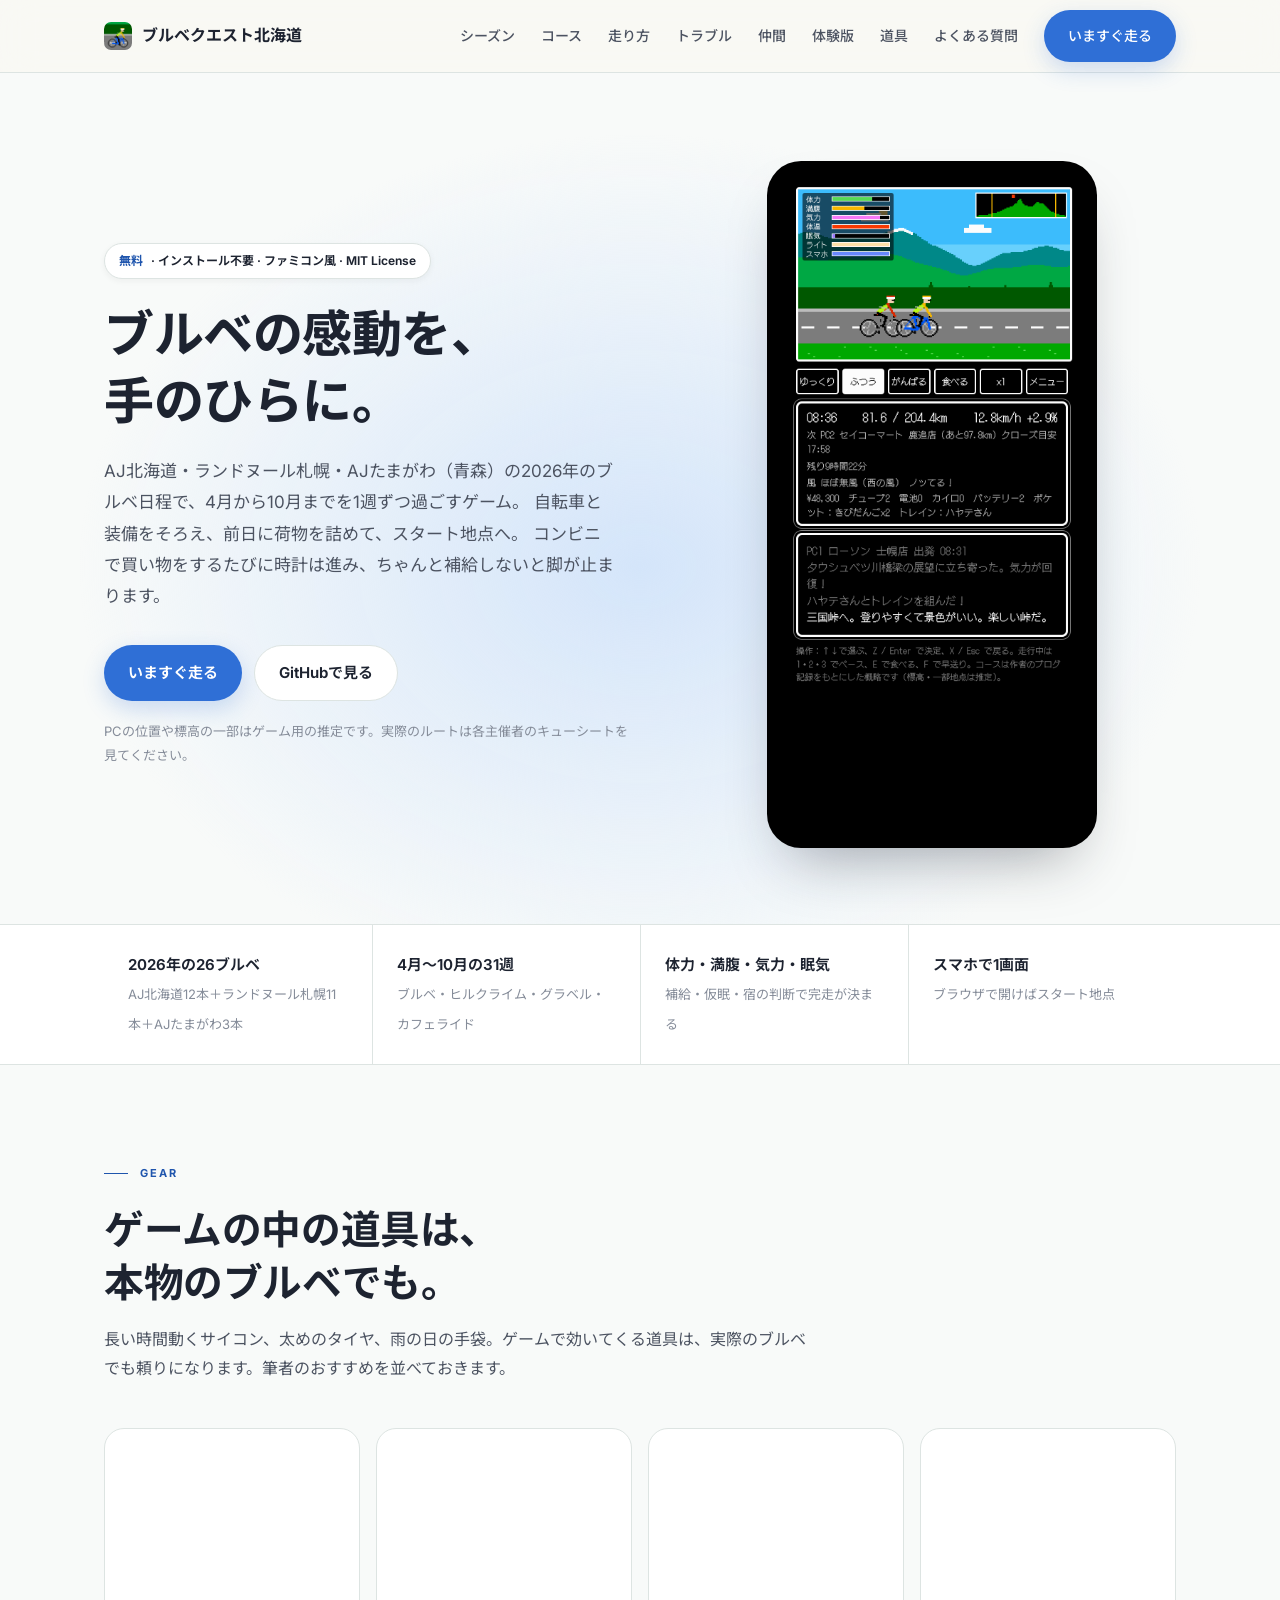
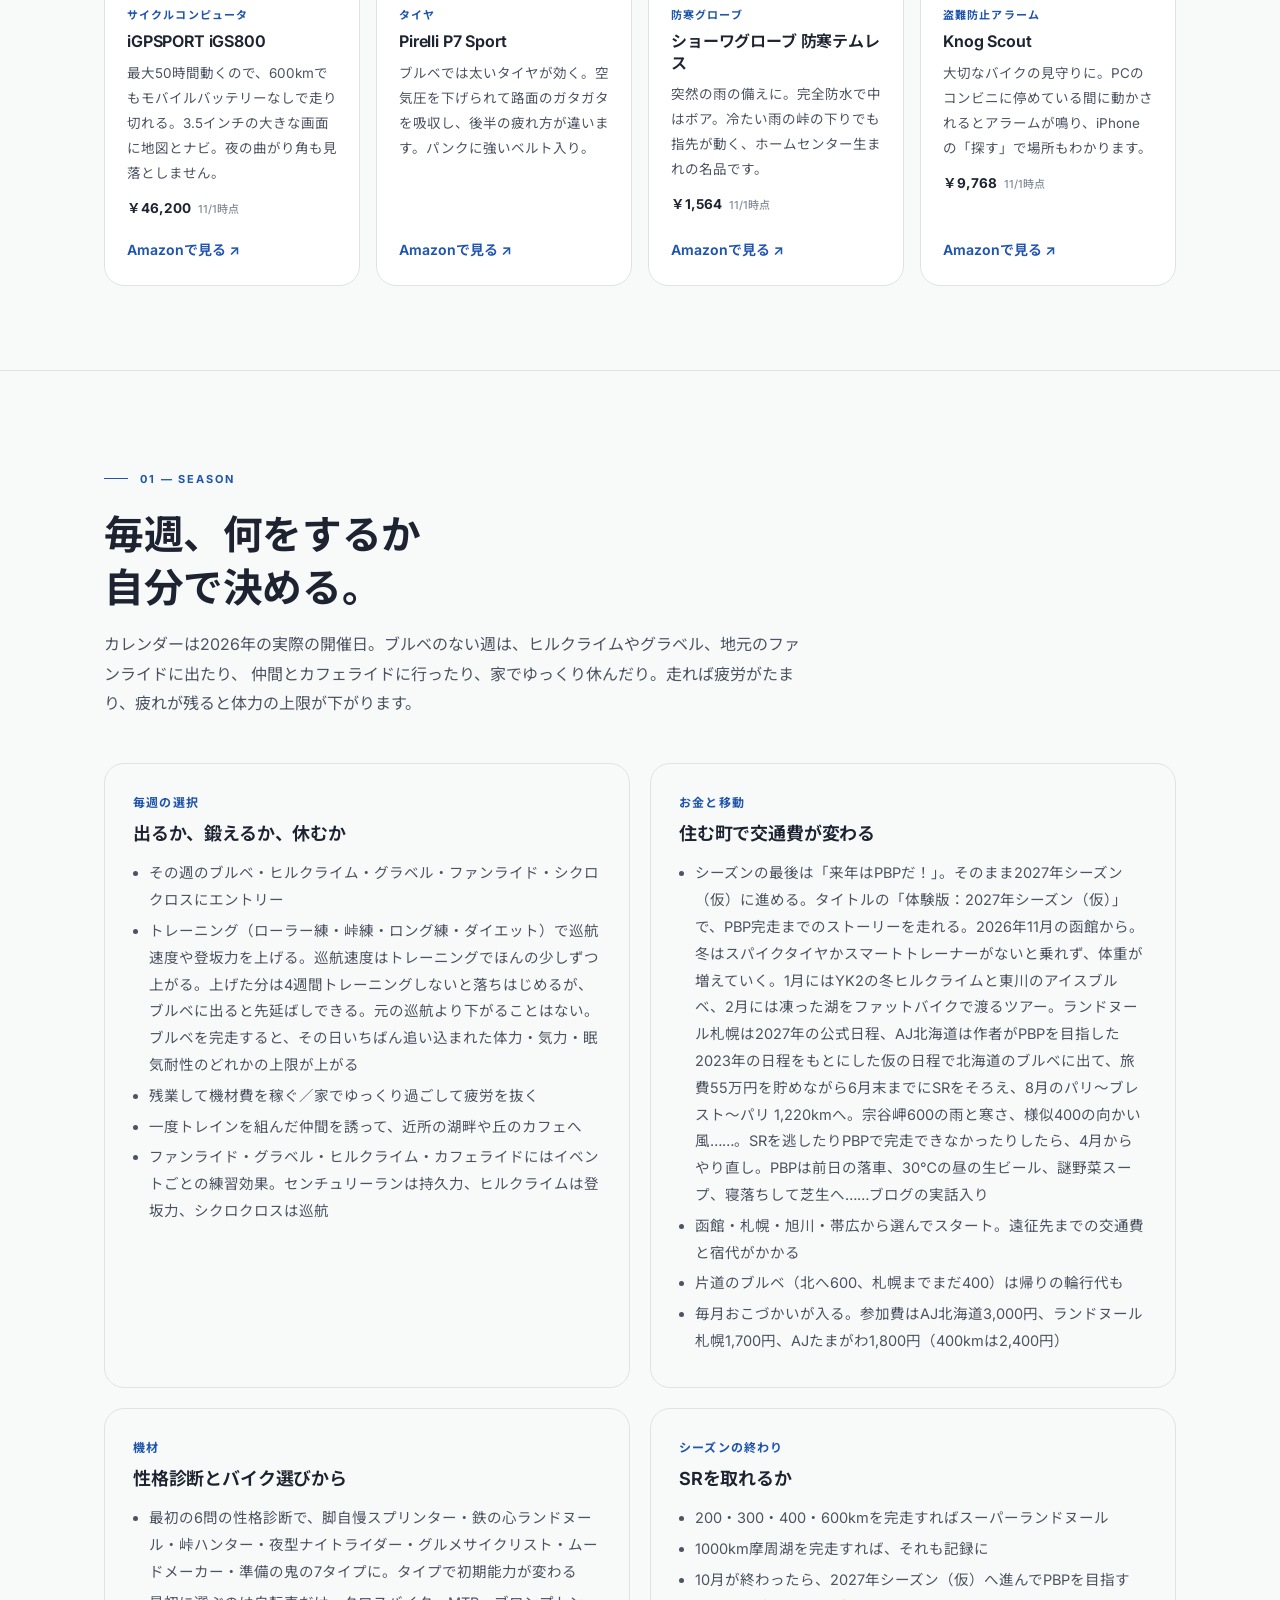
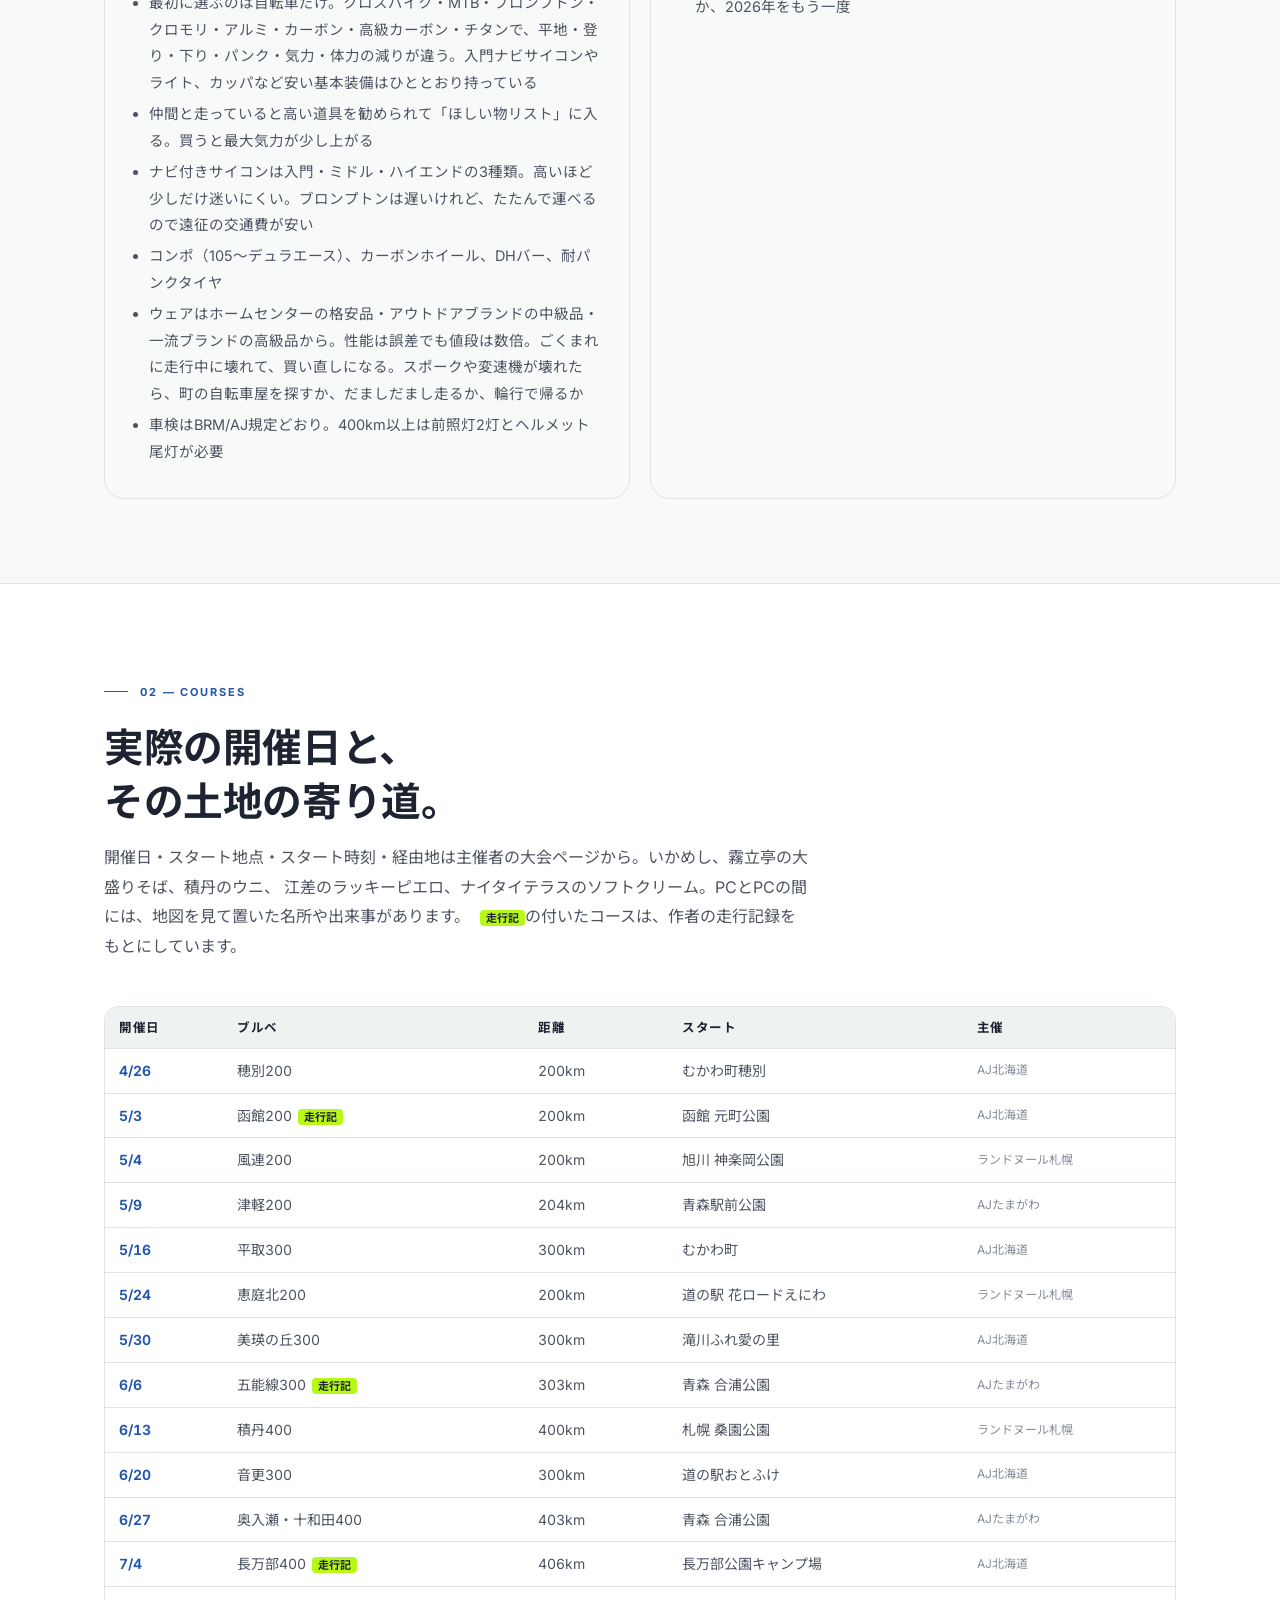
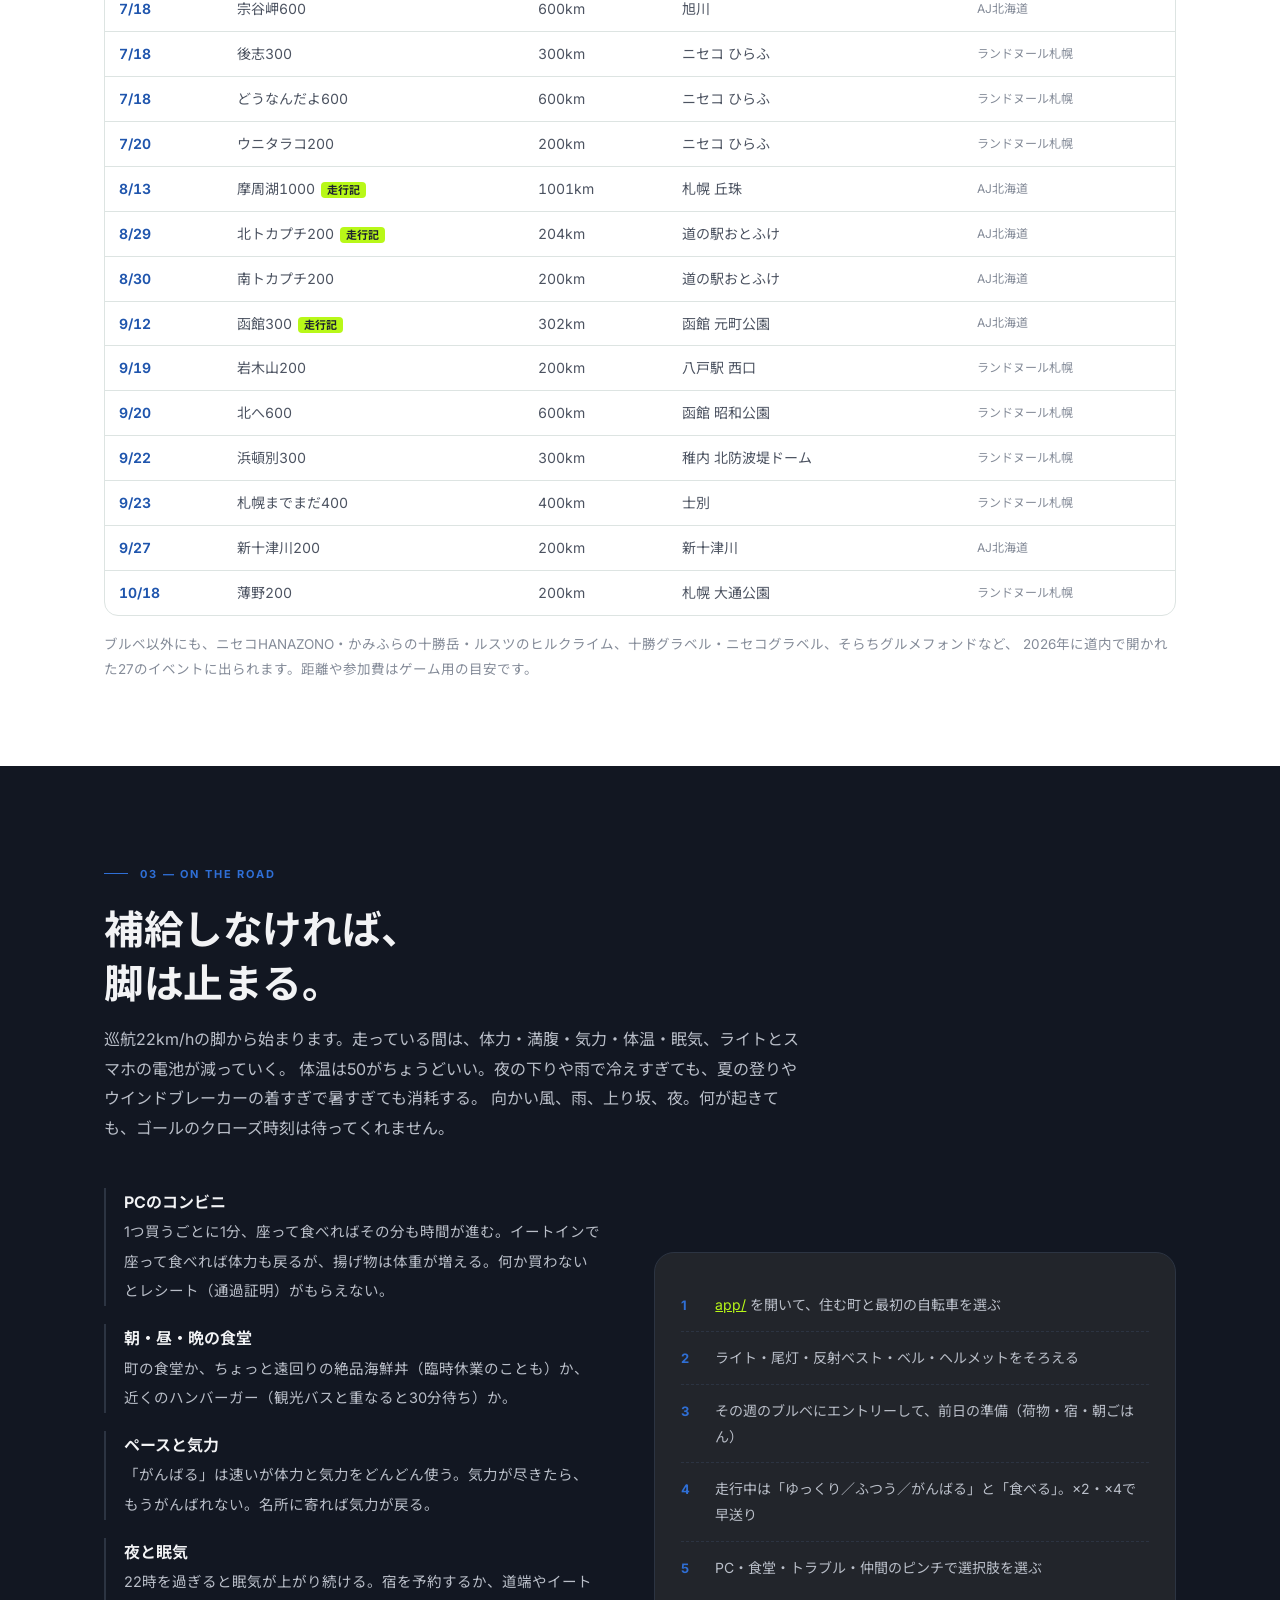
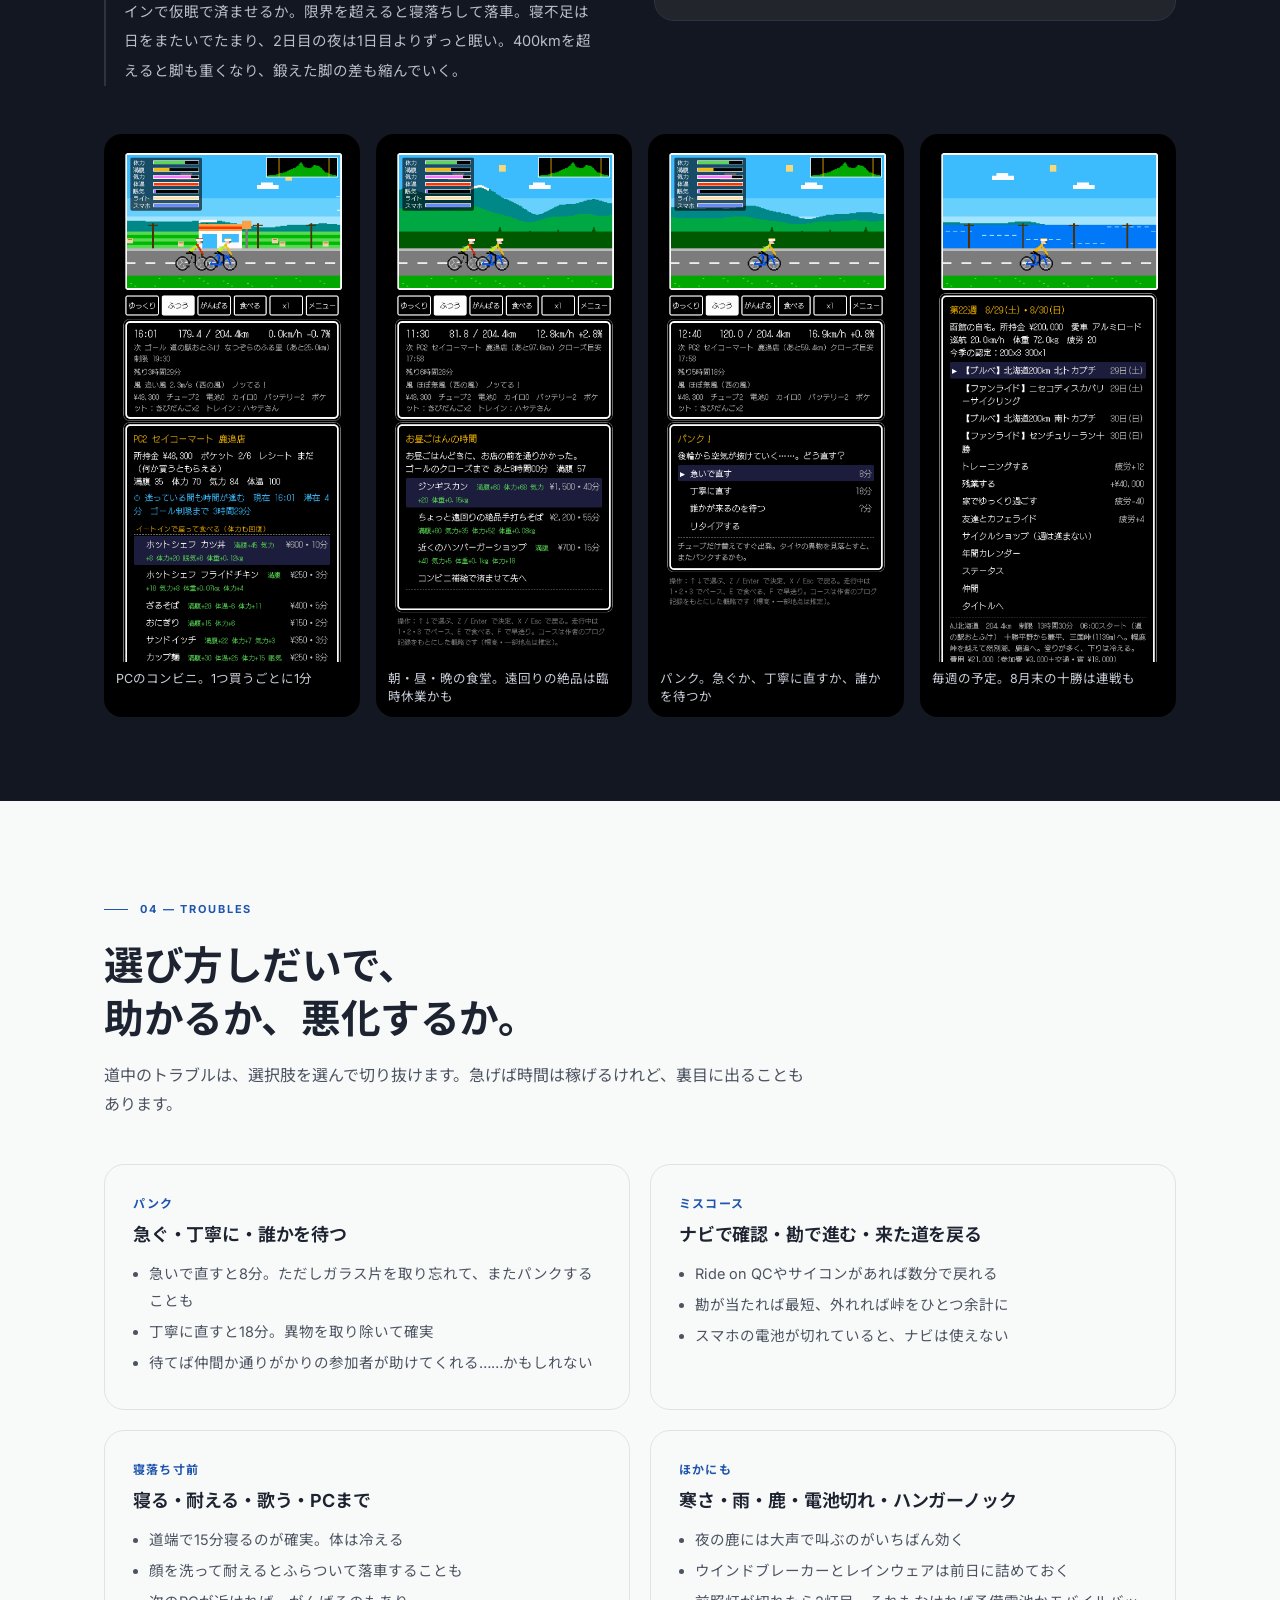
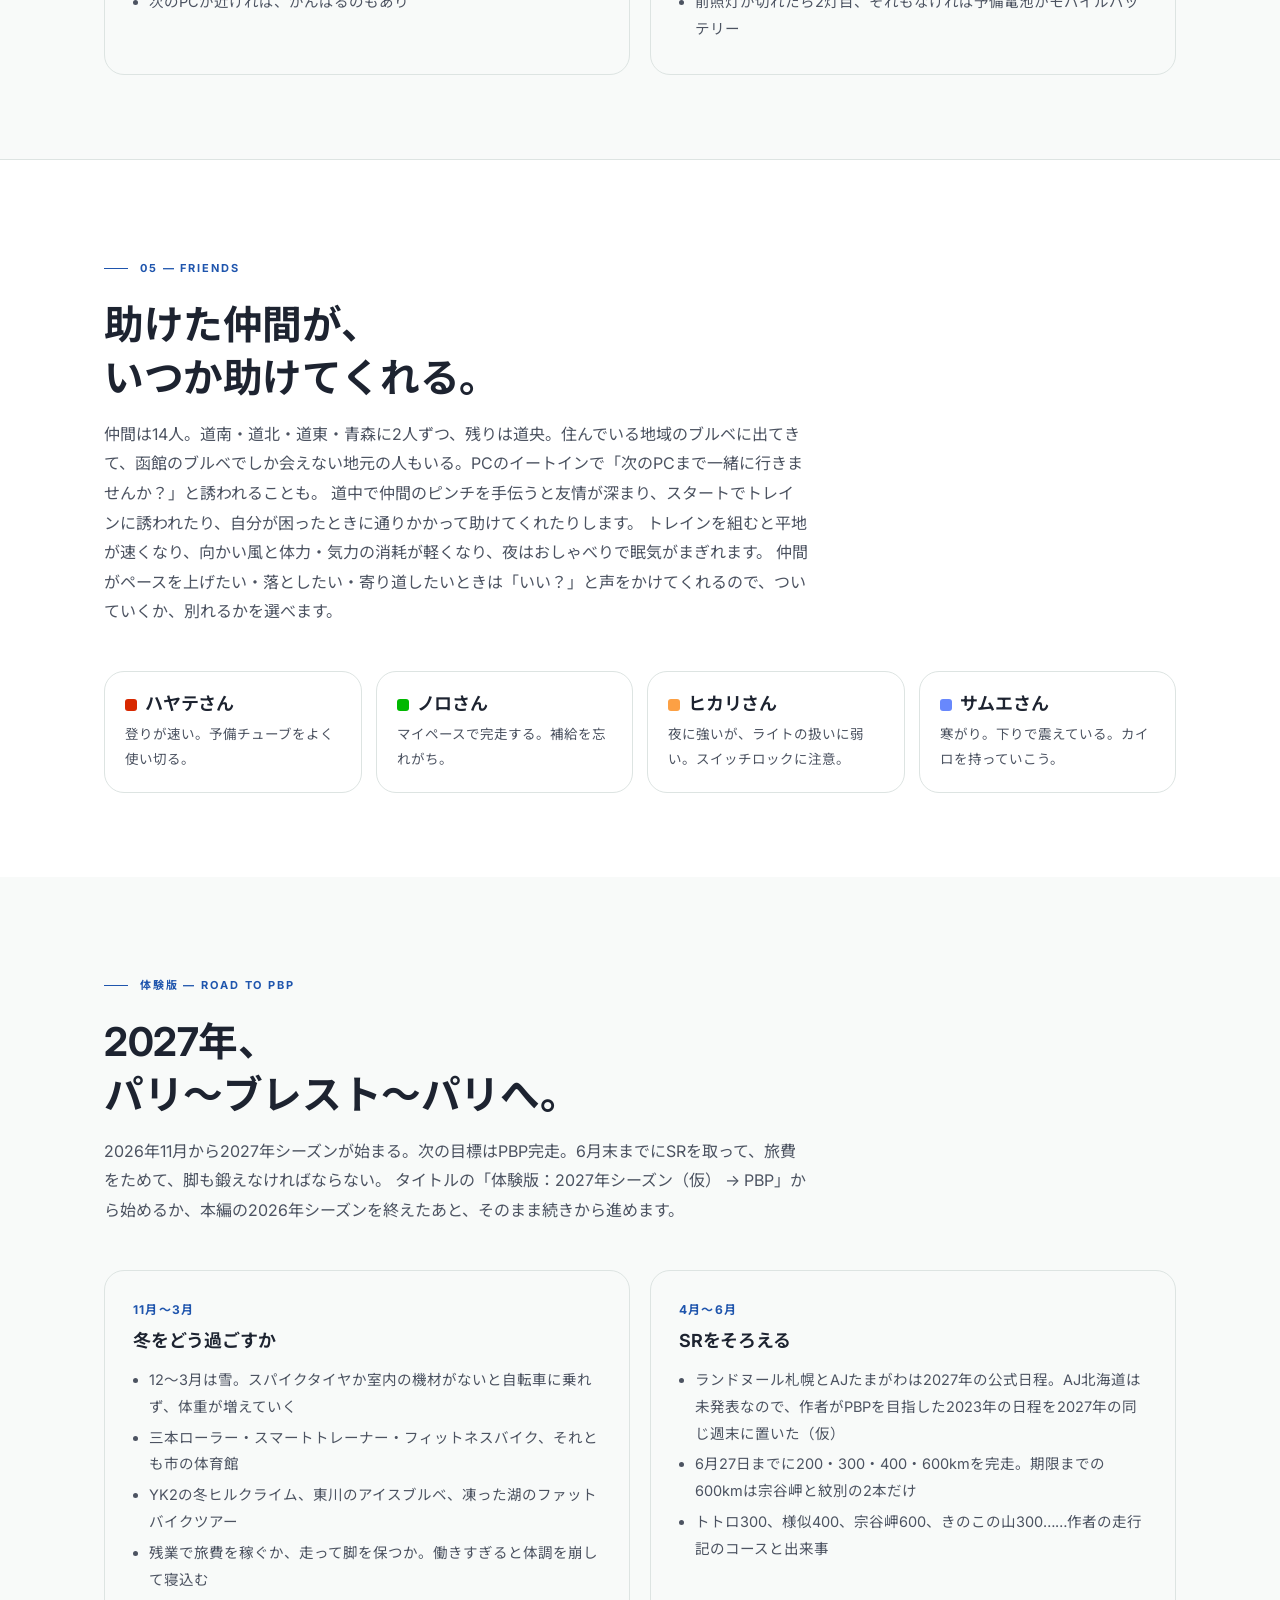
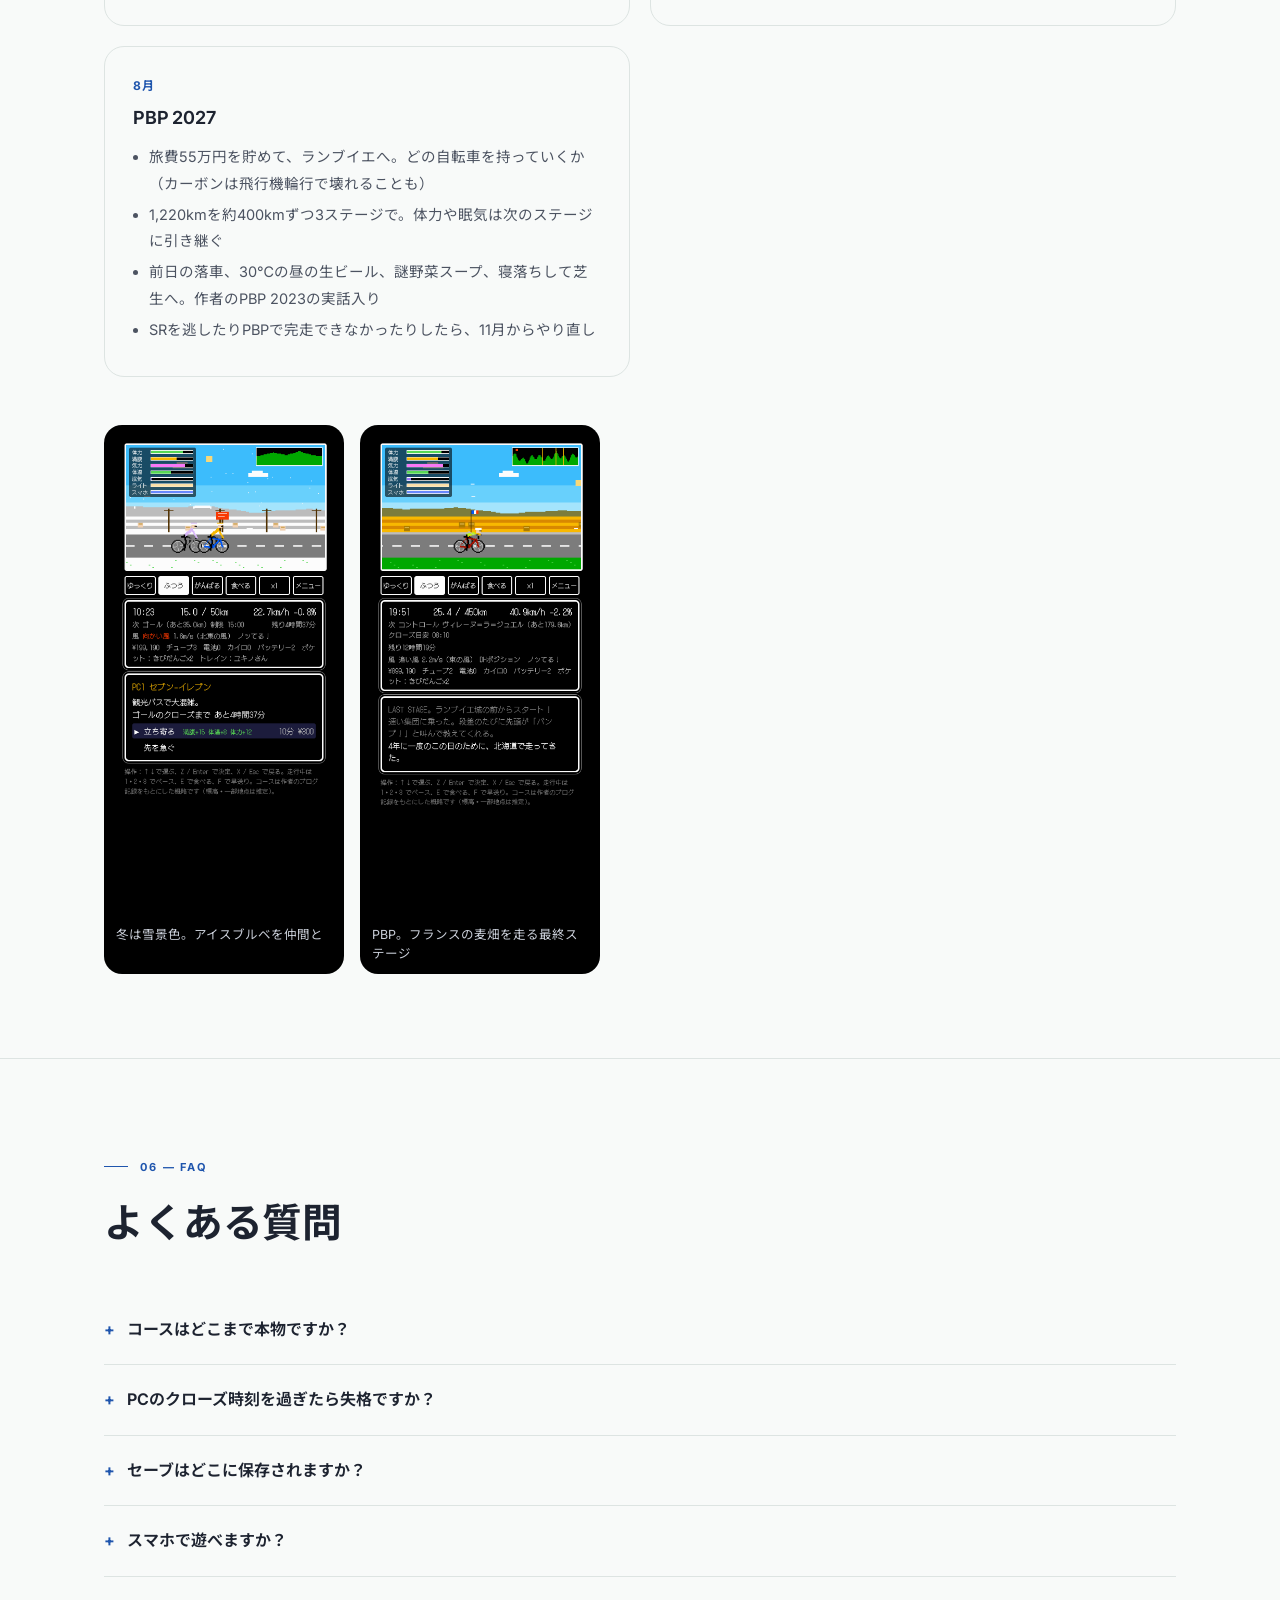
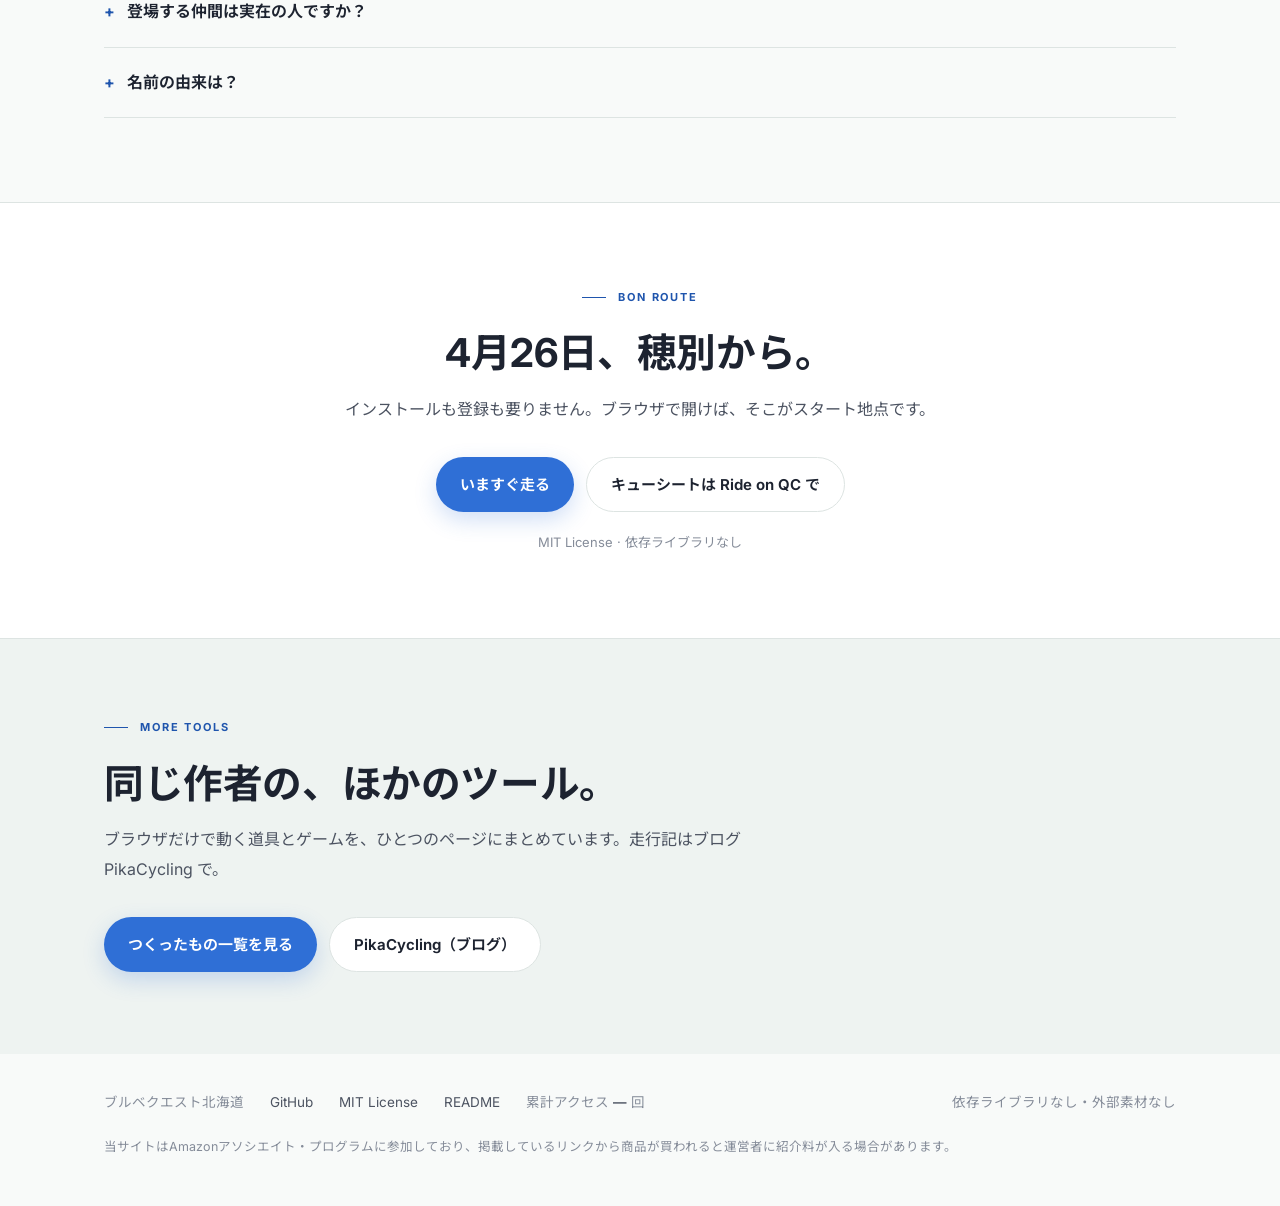
==== commit 1fc391dd: "2027年シーズン：ランドヌール札幌の2027年BRM日程（10/27発表）を反映。日高門別200・きのこの山300・黄金400（新、コース推定）・風連200・後志300・どうなんだよ600・ウニタラ" ====
--- a/index.html
+++ b/index.html
@@ -158,7 +158,7 @@
           <p class="num">お金と移動</p>
           <h3>住む町で交通費が変わる</h3>
           <ul>
-            <li>シーズンの最後は「来年はPBPだ！」。そのまま2027年シーズン（仮）に進める。タイトルの「体験版：2027年シーズン（仮）」で、PBP完走までのストーリーを走れる。2026年11月の函館から。冬はスパイクタイヤかスマートトレーナーがないと乗れず、体重が増えていく。1月にはYK2の冬ヒルクライムと東川のアイスブルベ、2月には凍った湖をファットバイクで渡るツアー。作者がPBPを目指した2023年の日程をもとにした仮の2027年で北海道のブルベに出て、旅費55万円を貯めながら6月末までにSRをそろえ、8月のパリ〜ブレスト〜パリ 1,220kmへ。宗谷岬600の雨と寒さ、様似400の向かい風……。SRを逃したりPBPで完走できなかったりしたら、4月からやり直し。PBPは前日の落車、30℃の昼の生ビール、謎野菜スープ、寝落ちして芝生へ……ブログの実話入り</li>
+            <li>シーズンの最後は「来年はPBPだ！」。そのまま2027年シーズン（仮）に進める。タイトルの「体験版：2027年シーズン（仮）」で、PBP完走までのストーリーを走れる。2026年11月の函館から。冬はスパイクタイヤかスマートトレーナーがないと乗れず、体重が増えていく。1月にはYK2の冬ヒルクライムと東川のアイスブルベ、2月には凍った湖をファットバイクで渡るツアー。ランドヌール札幌は2027年の公式日程、AJ北海道は作者がPBPを目指した2023年の日程をもとにした仮の日程で北海道のブルベに出て、旅費55万円を貯めながら6月末までにSRをそろえ、8月のパリ〜ブレスト〜パリ 1,220kmへ。宗谷岬600の雨と寒さ、様似400の向かい風……。SRを逃したりPBPで完走できなかったりしたら、4月からやり直し。PBPは前日の落車、30℃の昼の生ビール、謎野菜スープ、寝落ちして芝生へ……ブログの実話入り</li>
             <li>函館・札幌・旭川・帯広から選んでスタート。遠征先までの交通費と宿代がかかる</li>
             <li>片道のブルベ（北へ600、札幌までまだ400）は帰りの輪行代も</li>
             <li>毎月おこづかいが入る。参加費はAJ北海道3,000円、ランドヌール札幌1,700円、AJたまがわ1,800円（400kmは2,400円）</li>
@@ -328,8 +328,8 @@
             <li>YK2の冬ヒルクライム、東川のアイスブルベ、凍った湖のファットバイクツアー</li>
             <li>残業で旅費を稼ぐか、走って脚を保つか。働きすぎると体調を崩して寝込む</li></ul></div>
         <div class="card"><p class="num">4月〜6月</p><h3>SRをそろえる</h3>
-          <ul><li>2027年の日程は未発表なので、作者がPBPを目指した2023年のAJ北海道・ランドヌール札幌の日程を、2027年の同じ週末に置いた（仮）</li>
-            <li>6月27日までに200・300・400・600kmを完走。600kmは宗谷岬と紋別の2本だけ</li>
+          <ul><li>ランドヌール札幌とAJたまがわは2027年の公式日程。AJ北海道は未発表なので、作者がPBPを目指した2023年の日程を2027年の同じ週末に置いた（仮）</li>
+            <li>6月27日までに200・300・400・600kmを完走。期限までの600kmは宗谷岬と紋別の2本だけ</li>
             <li>トトロ300、様似400、宗谷岬600、きのこの山300……作者の走行記のコースと出来事</li></ul></div>
         <div class="card"><p class="num">8月</p><h3>PBP 2027</h3>
           <ul><li>旅費55万円を貯めて、ランブイエへ。どの自転車を持っていくか（カーボンは飛行機輪行で壊れることも）</li>
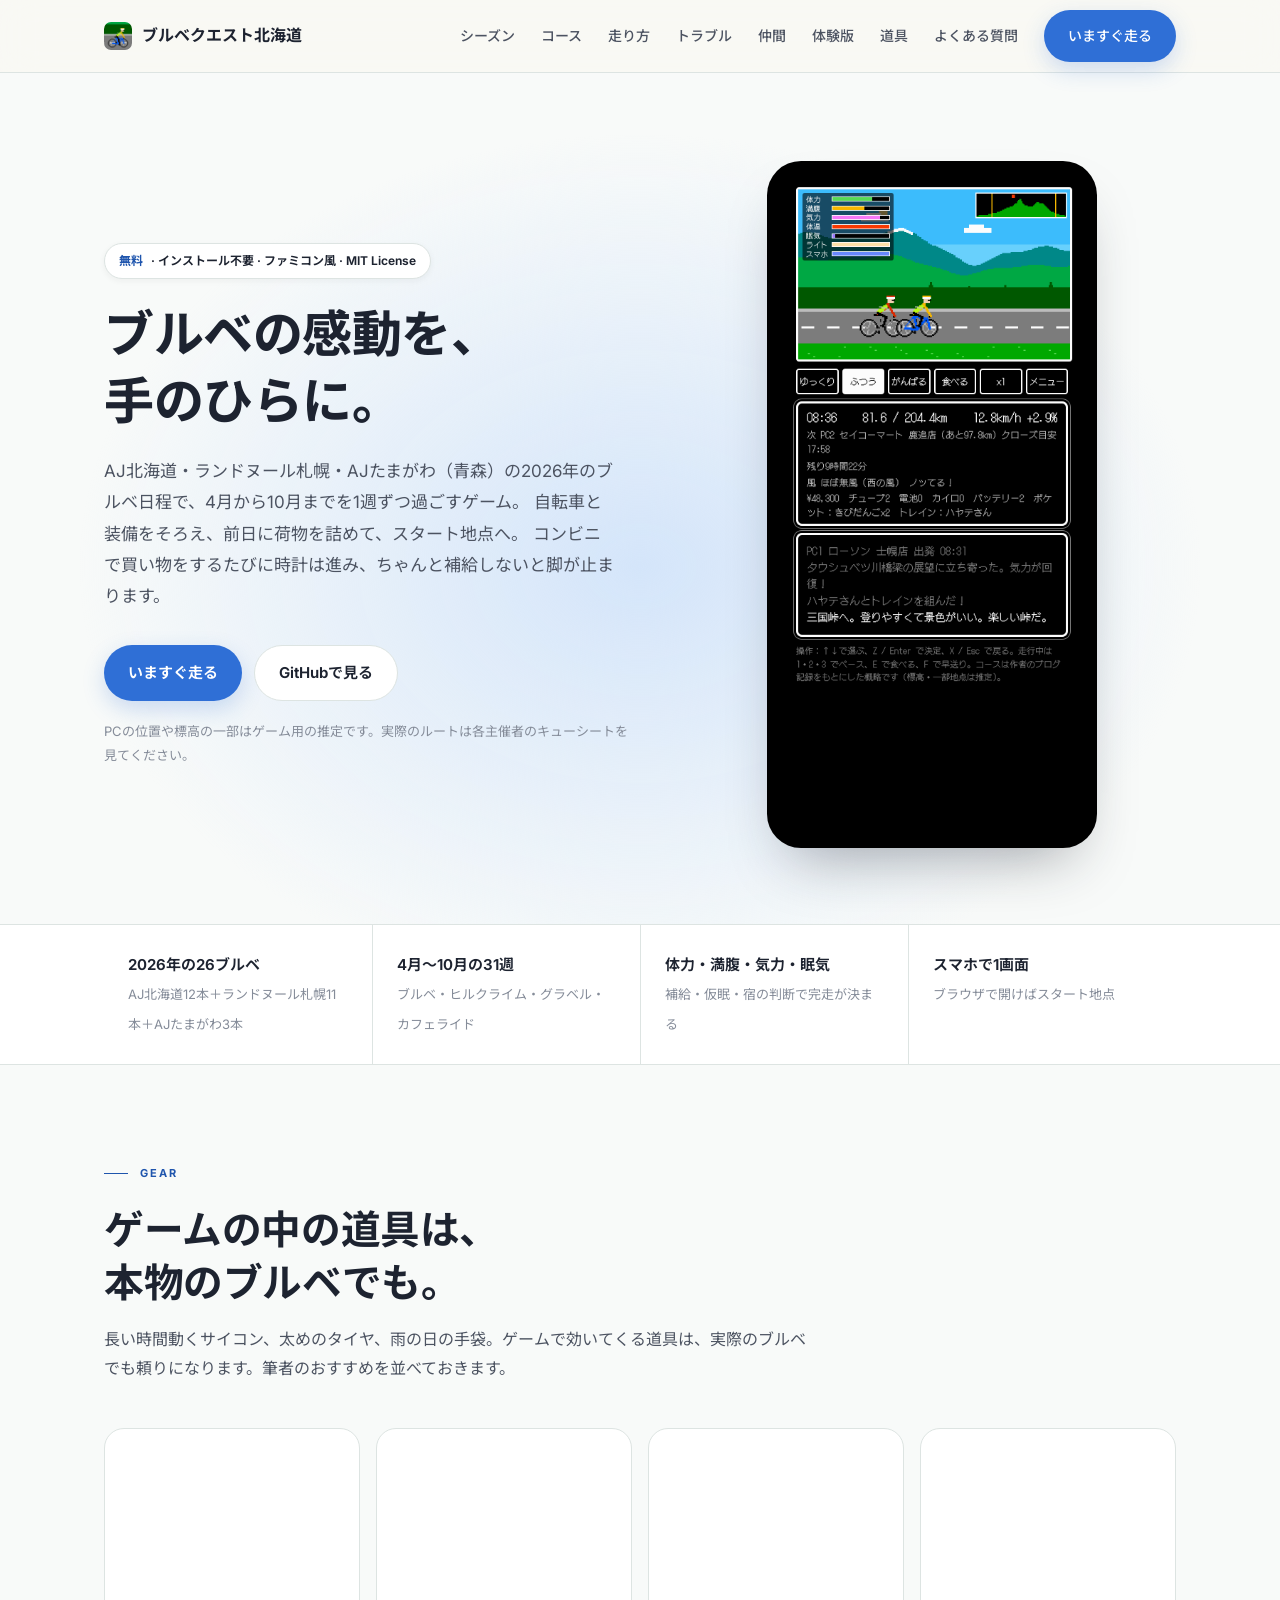
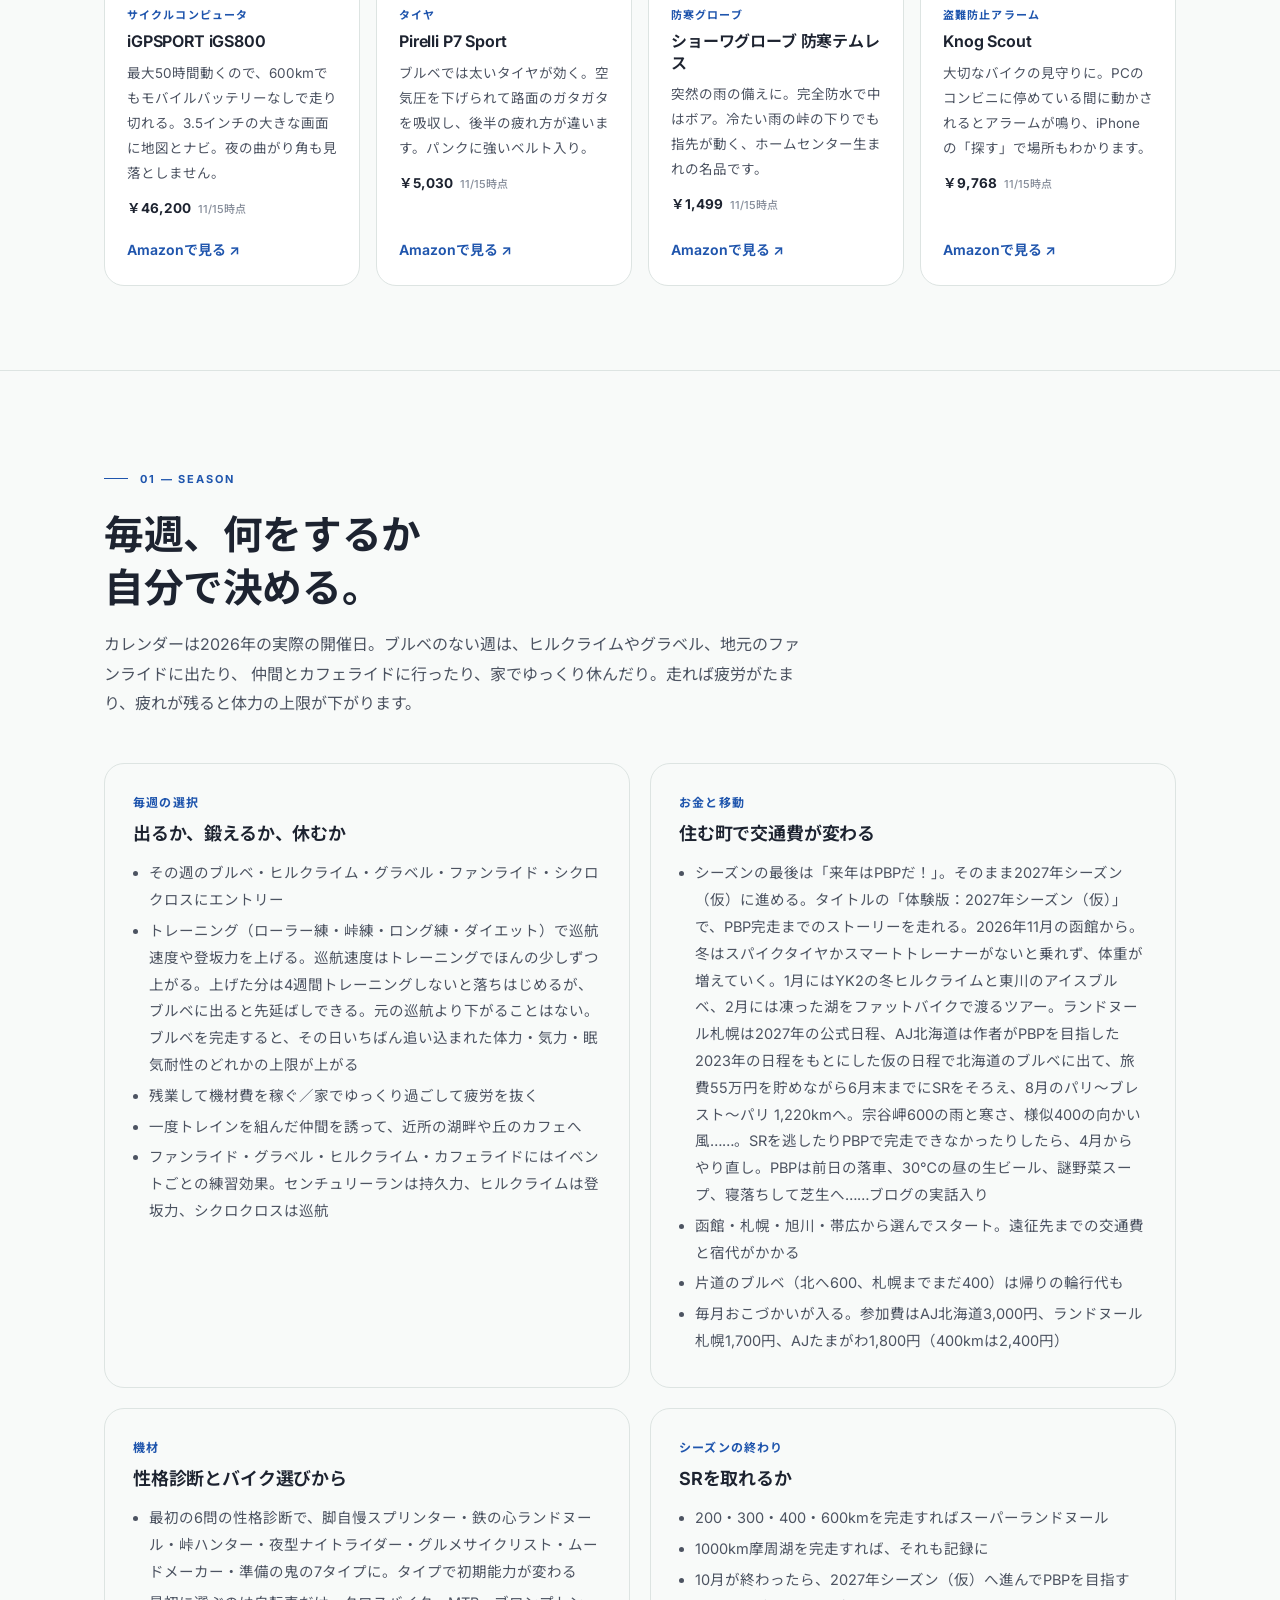
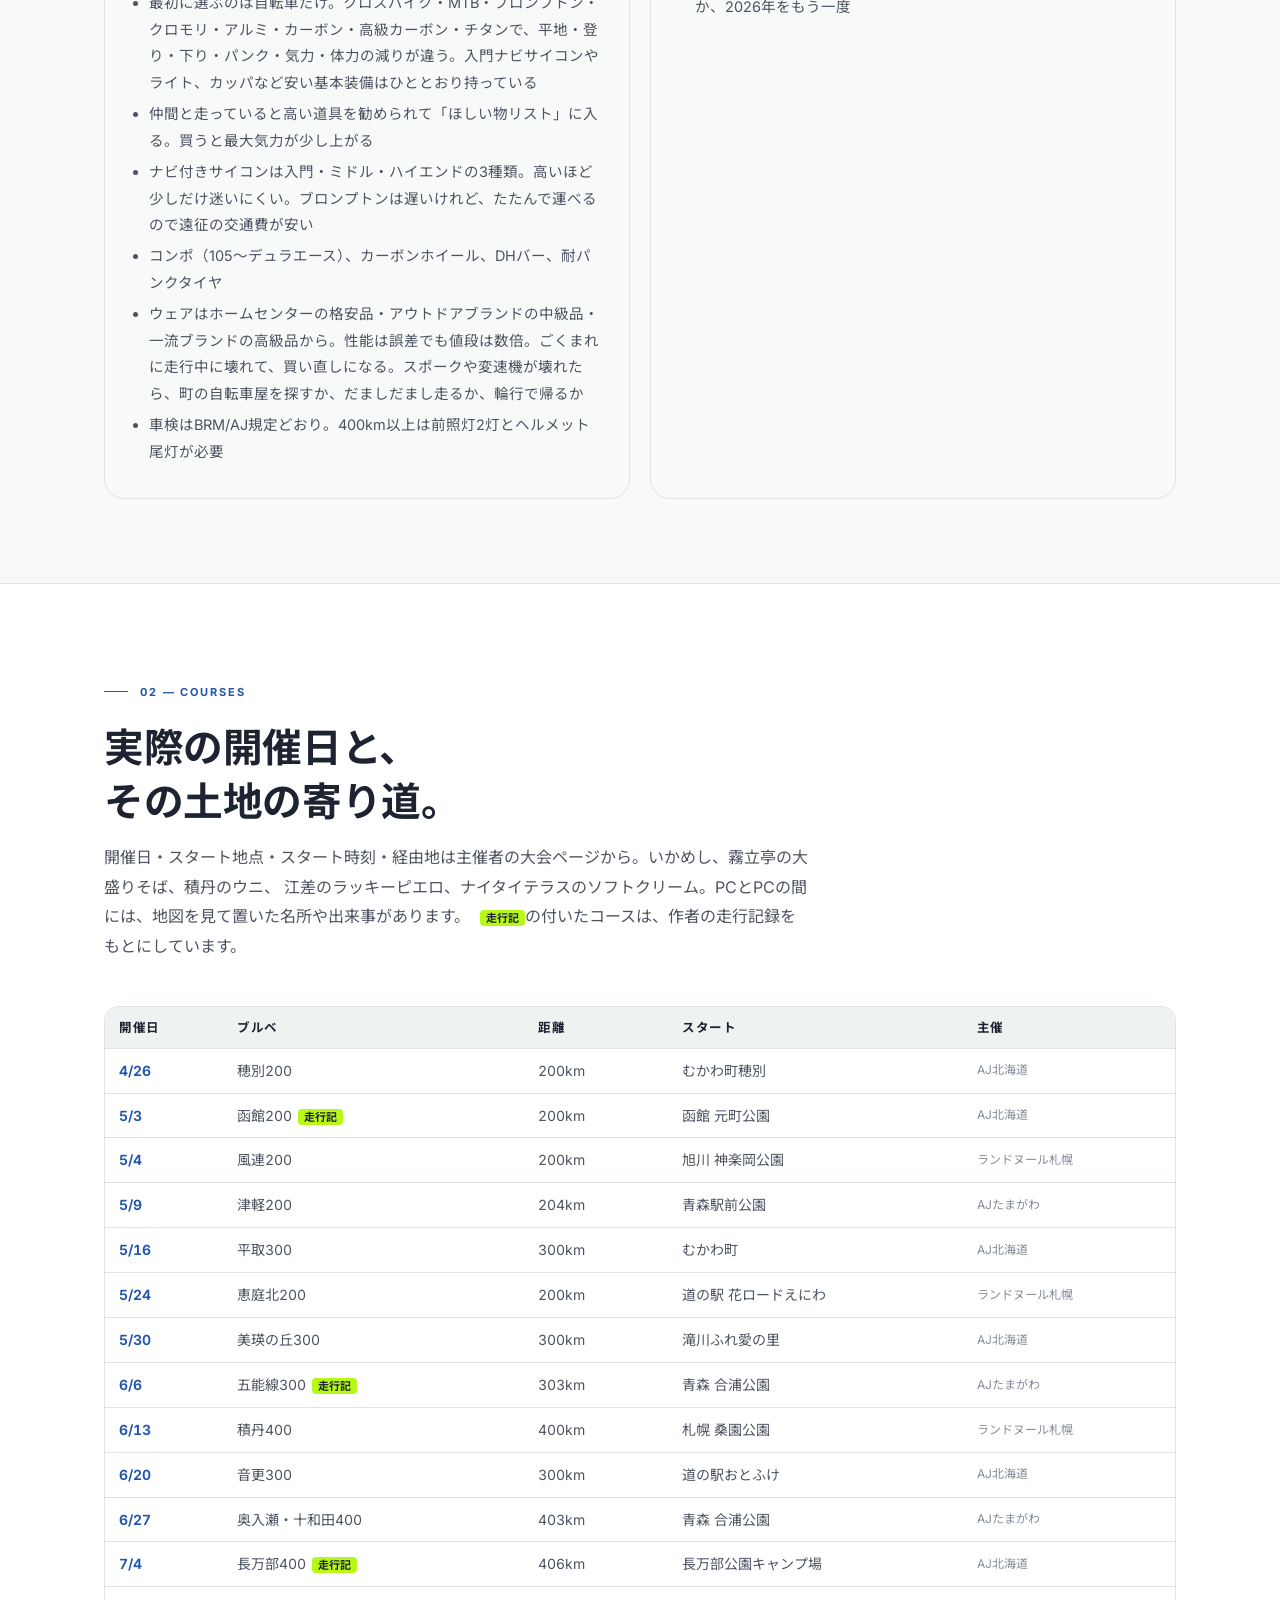
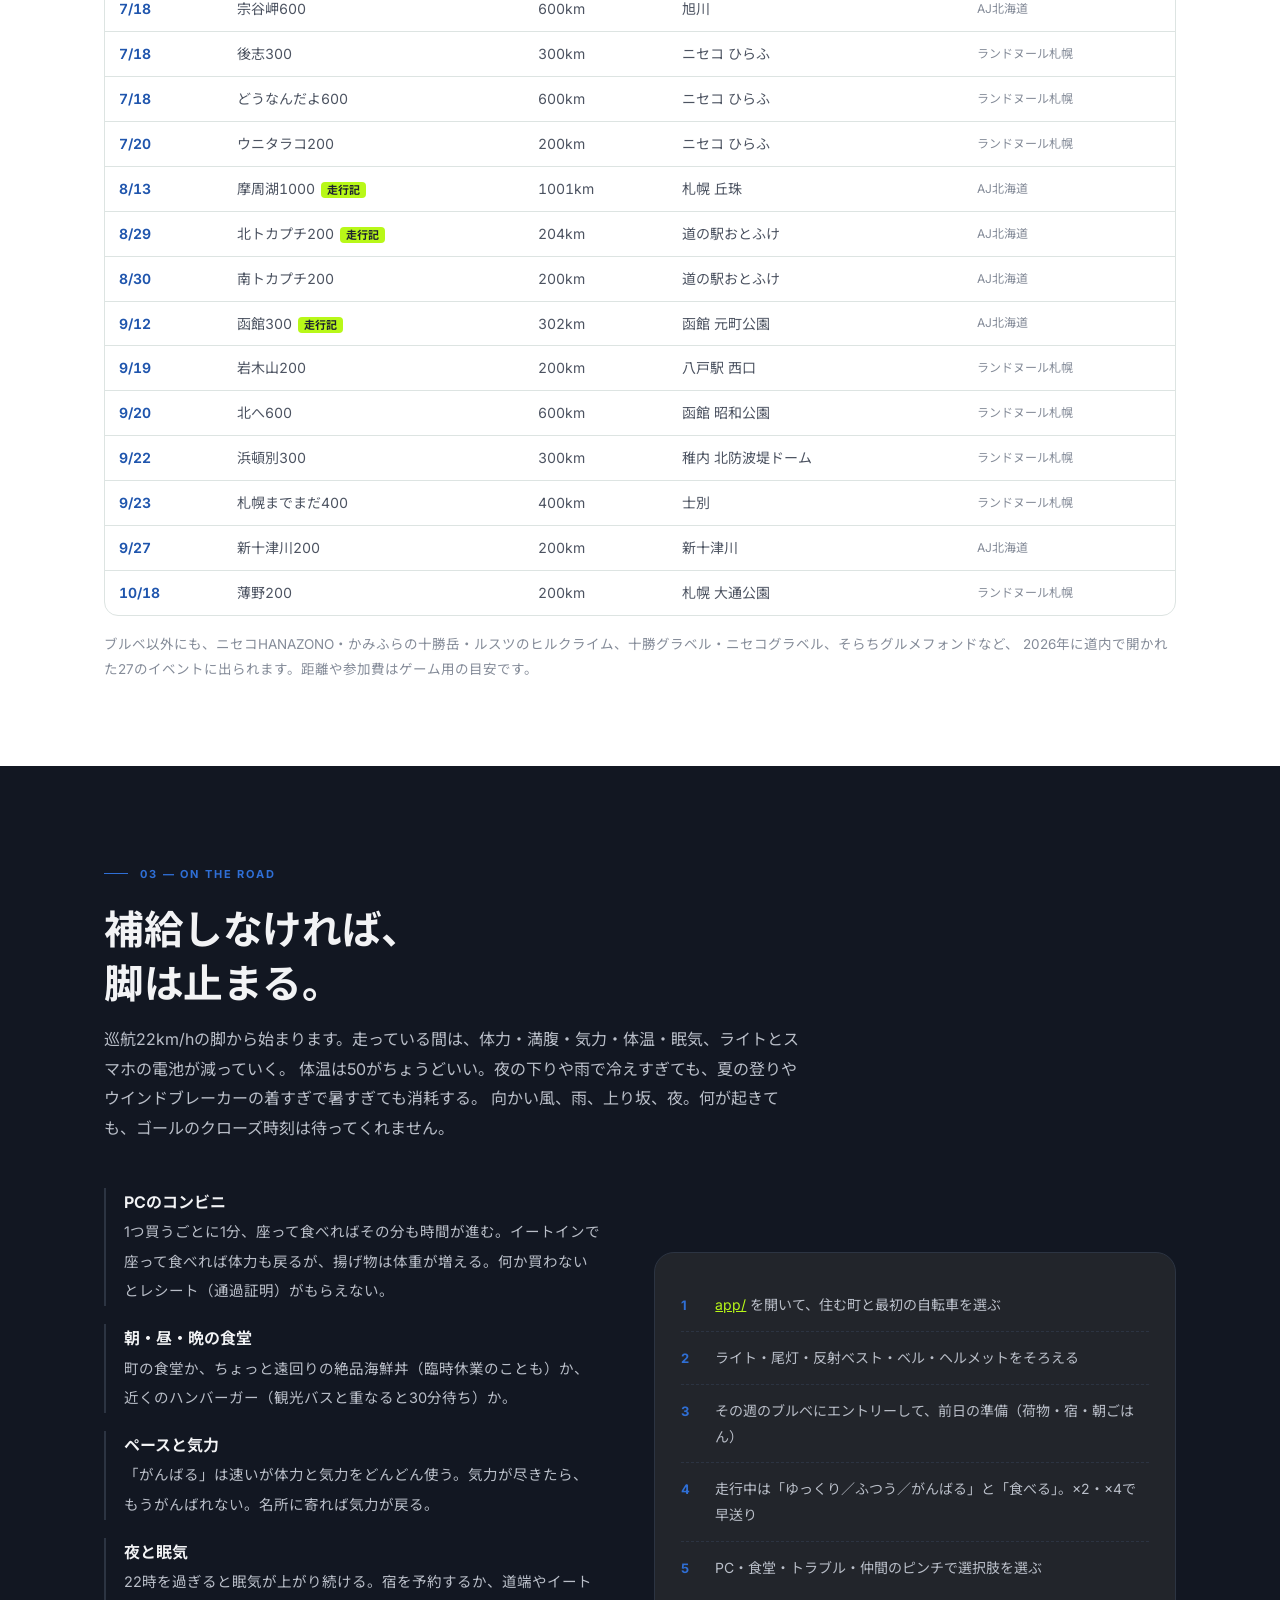
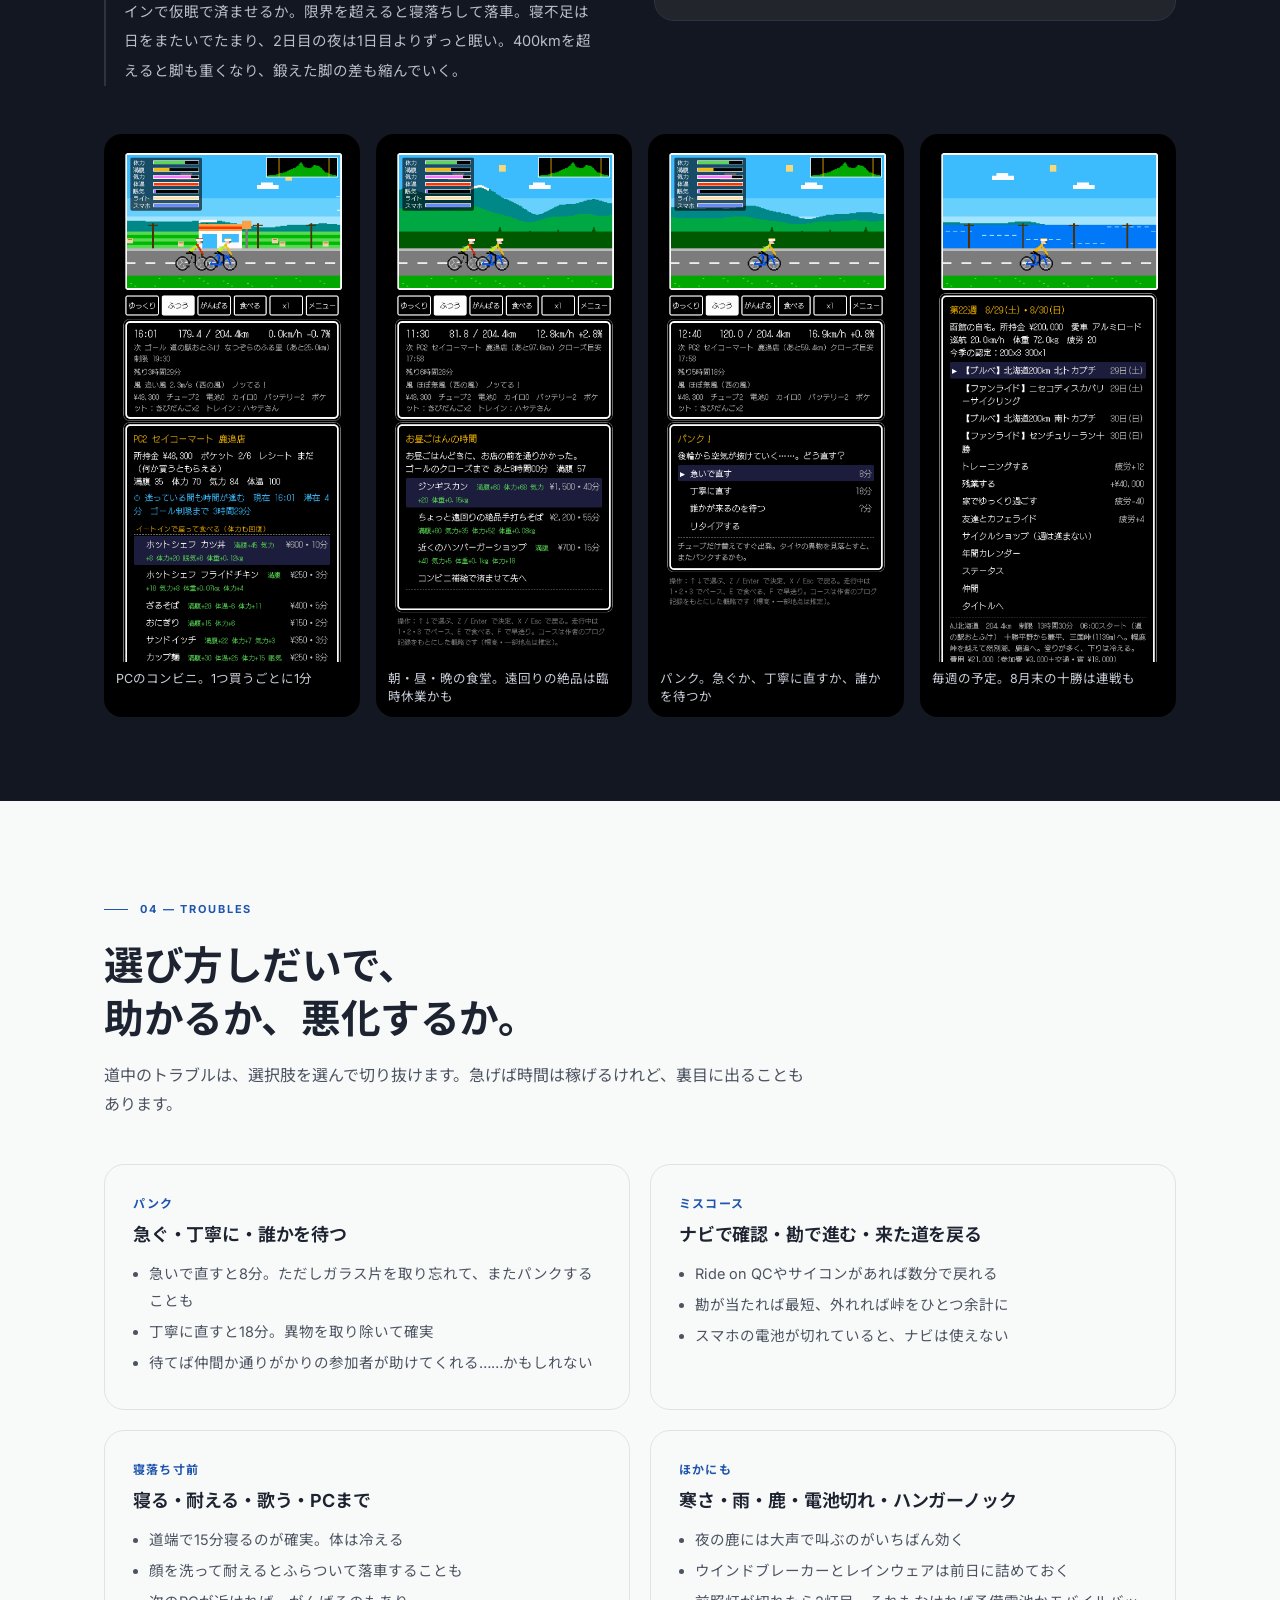
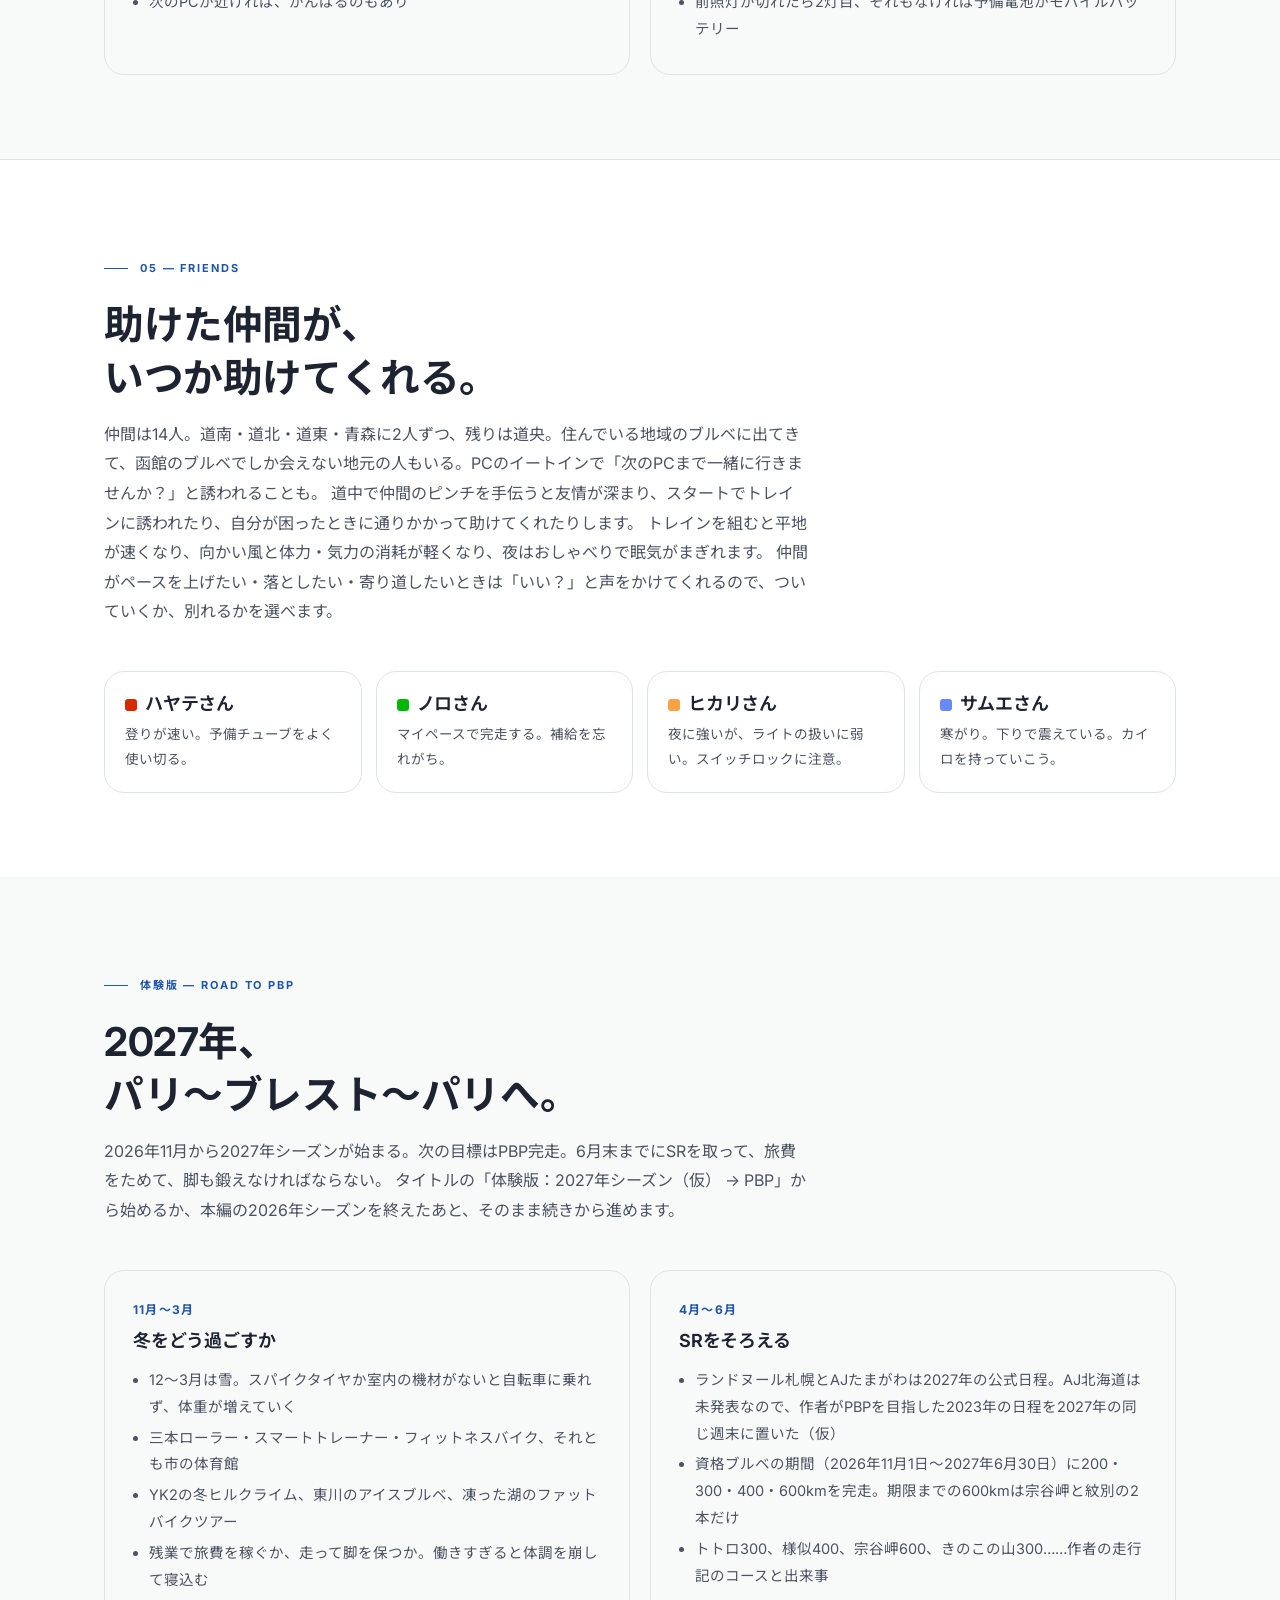
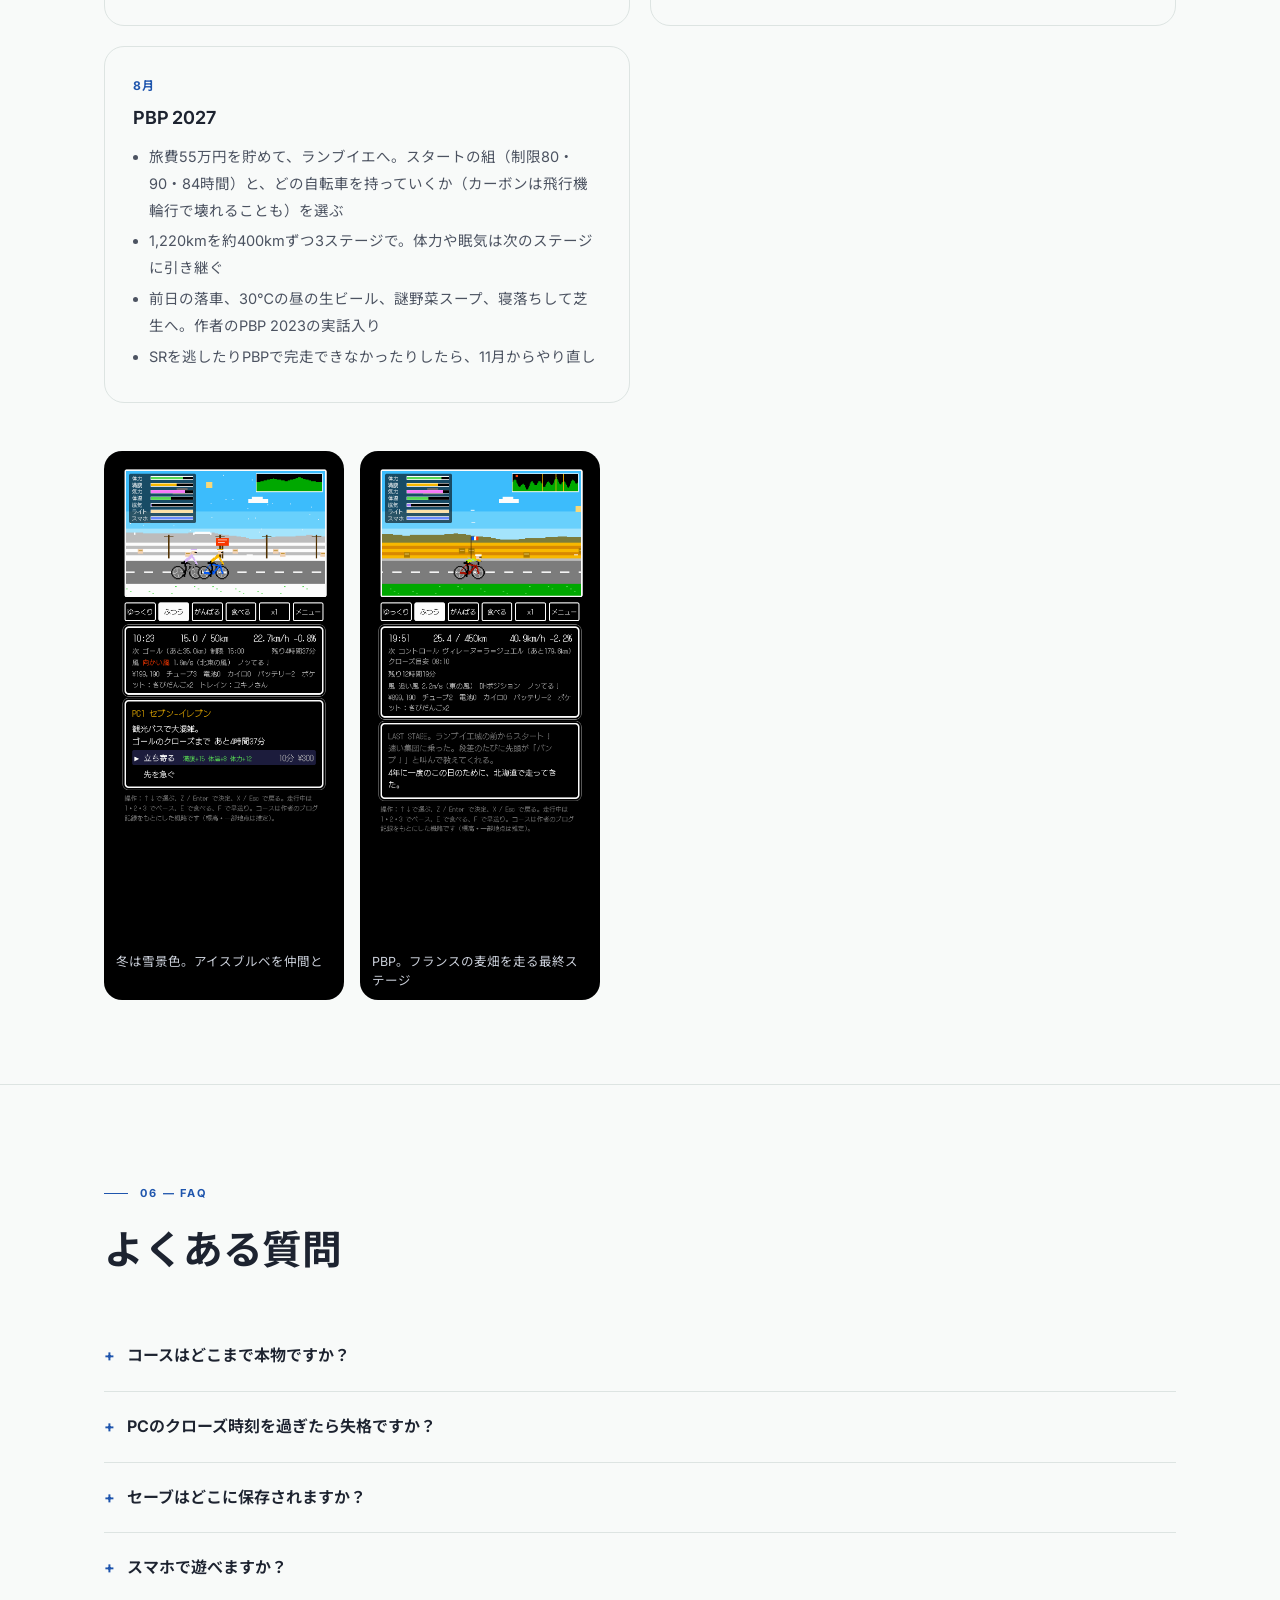
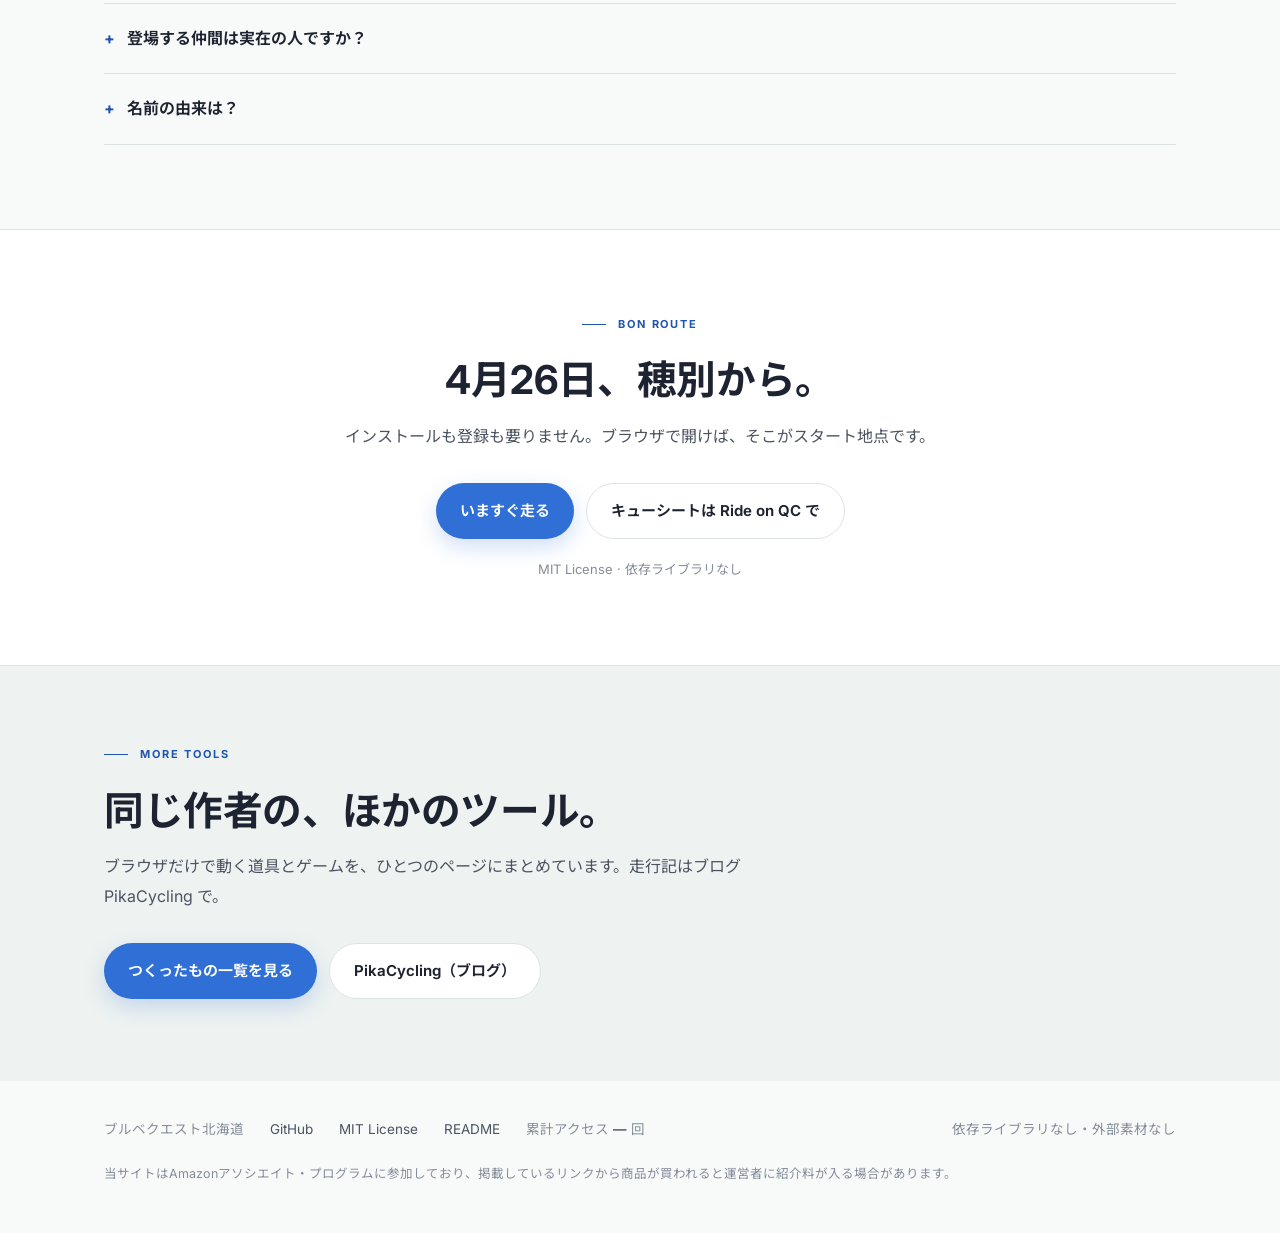
==== commit 021053f0: "PBP 2027の規則を反映：資格ブルベの期限を6月30日に、スタートの組（日曜16時の80時間・18:30と21:15の90時間・月曜5時の84時間）を選べるように Co-Authored-By: " ====
--- a/index.html
+++ b/index.html
@@ -329,10 +329,10 @@
             <li>残業で旅費を稼ぐか、走って脚を保つか。働きすぎると体調を崩して寝込む</li></ul></div>
         <div class="card"><p class="num">4月〜6月</p><h3>SRをそろえる</h3>
           <ul><li>ランドヌール札幌とAJたまがわは2027年の公式日程。AJ北海道は未発表なので、作者がPBPを目指した2023年の日程を2027年の同じ週末に置いた（仮）</li>
-            <li>6月27日までに200・300・400・600kmを完走。期限までの600kmは宗谷岬と紋別の2本だけ</li>
+            <li>資格ブルベの期間（2026年11月1日〜2027年6月30日）に200・300・400・600kmを完走。期限までの600kmは宗谷岬と紋別の2本だけ</li>
             <li>トトロ300、様似400、宗谷岬600、きのこの山300……作者の走行記のコースと出来事</li></ul></div>
         <div class="card"><p class="num">8月</p><h3>PBP 2027</h3>
-          <ul><li>旅費55万円を貯めて、ランブイエへ。どの自転車を持っていくか（カーボンは飛行機輪行で壊れることも）</li>
+          <ul><li>旅費55万円を貯めて、ランブイエへ。スタートの組（制限80・90・84時間）と、どの自転車を持っていくか（カーボンは飛行機輪行で壊れることも）を選ぶ</li>
             <li>1,220kmを約400kmずつ3ステージで。体力や眠気は次のステージに引き継ぐ</li>
             <li>前日の落車、30℃の昼の生ビール、謎野菜スープ、寝落ちして芝生へ。作者のPBP 2023の実話入り</li>
             <li>SRを逃したりPBPで完走できなかったりしたら、11月からやり直し</li></ul></div>
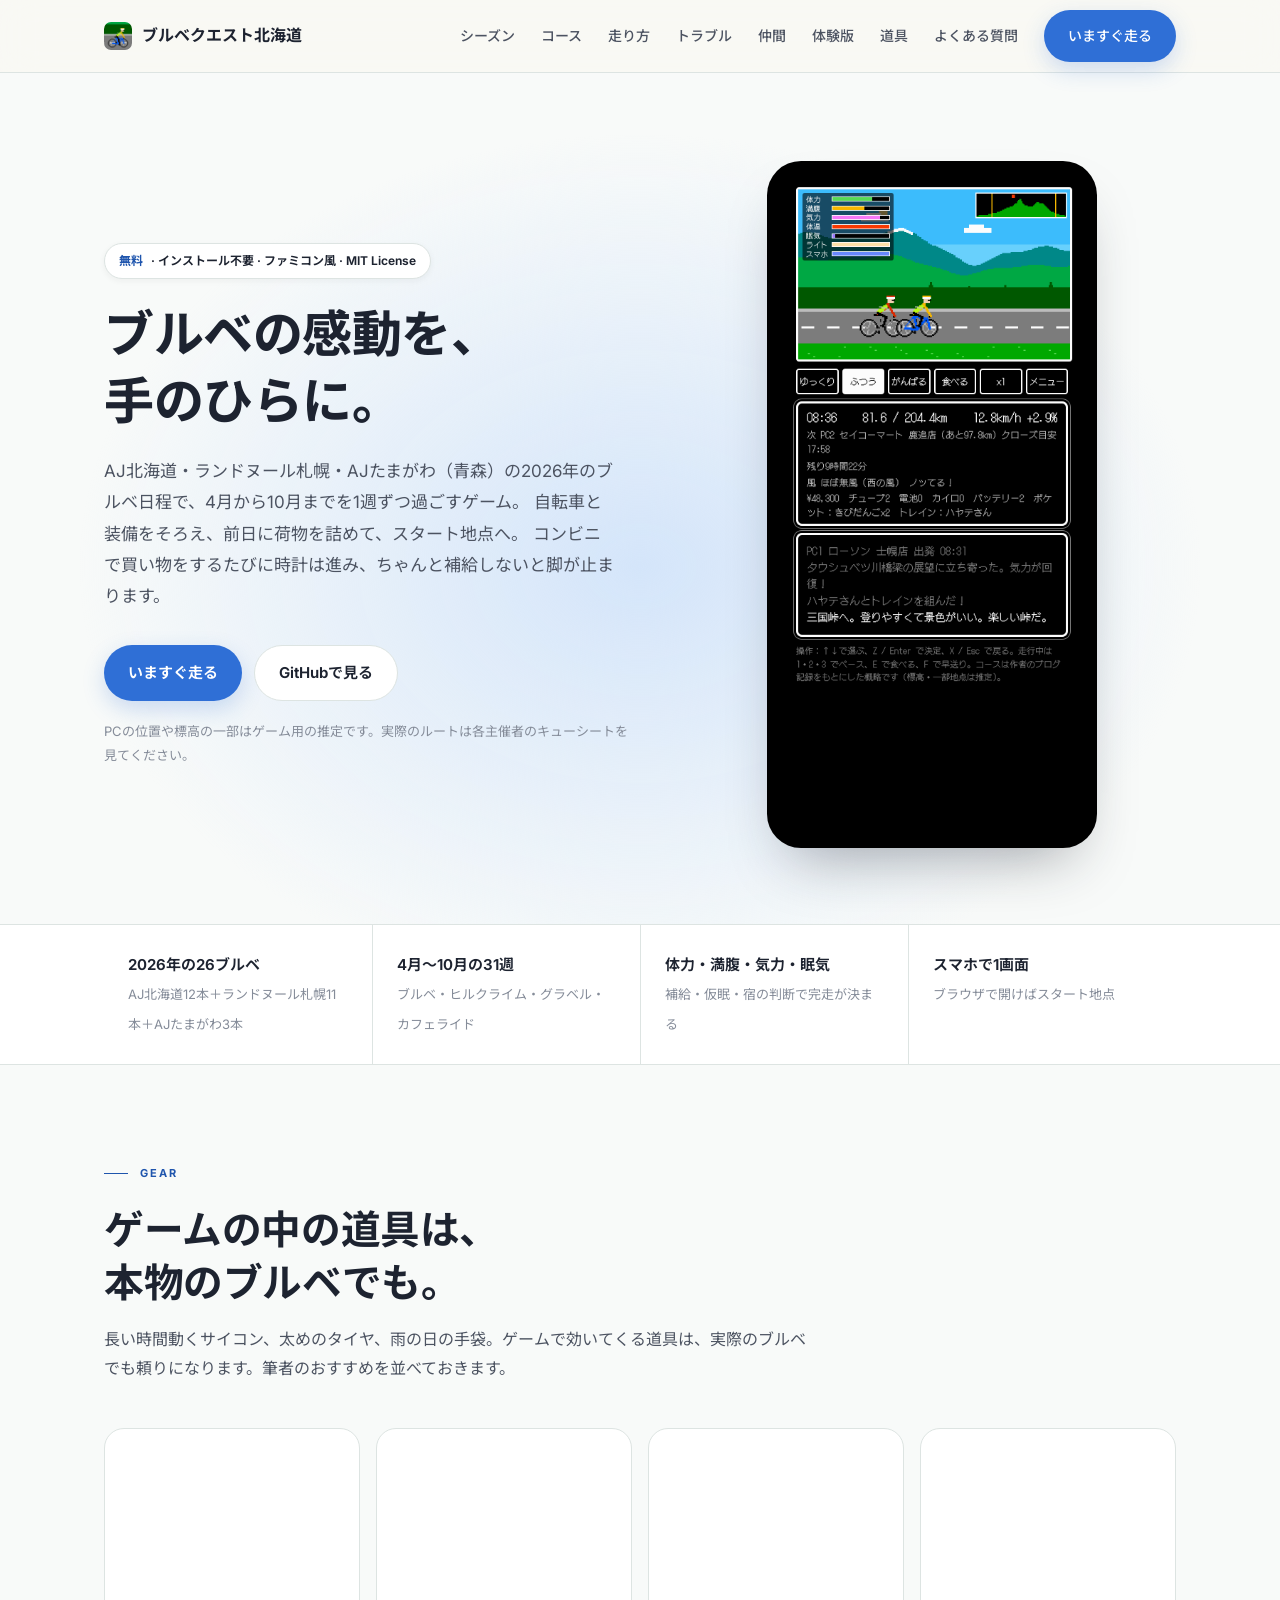
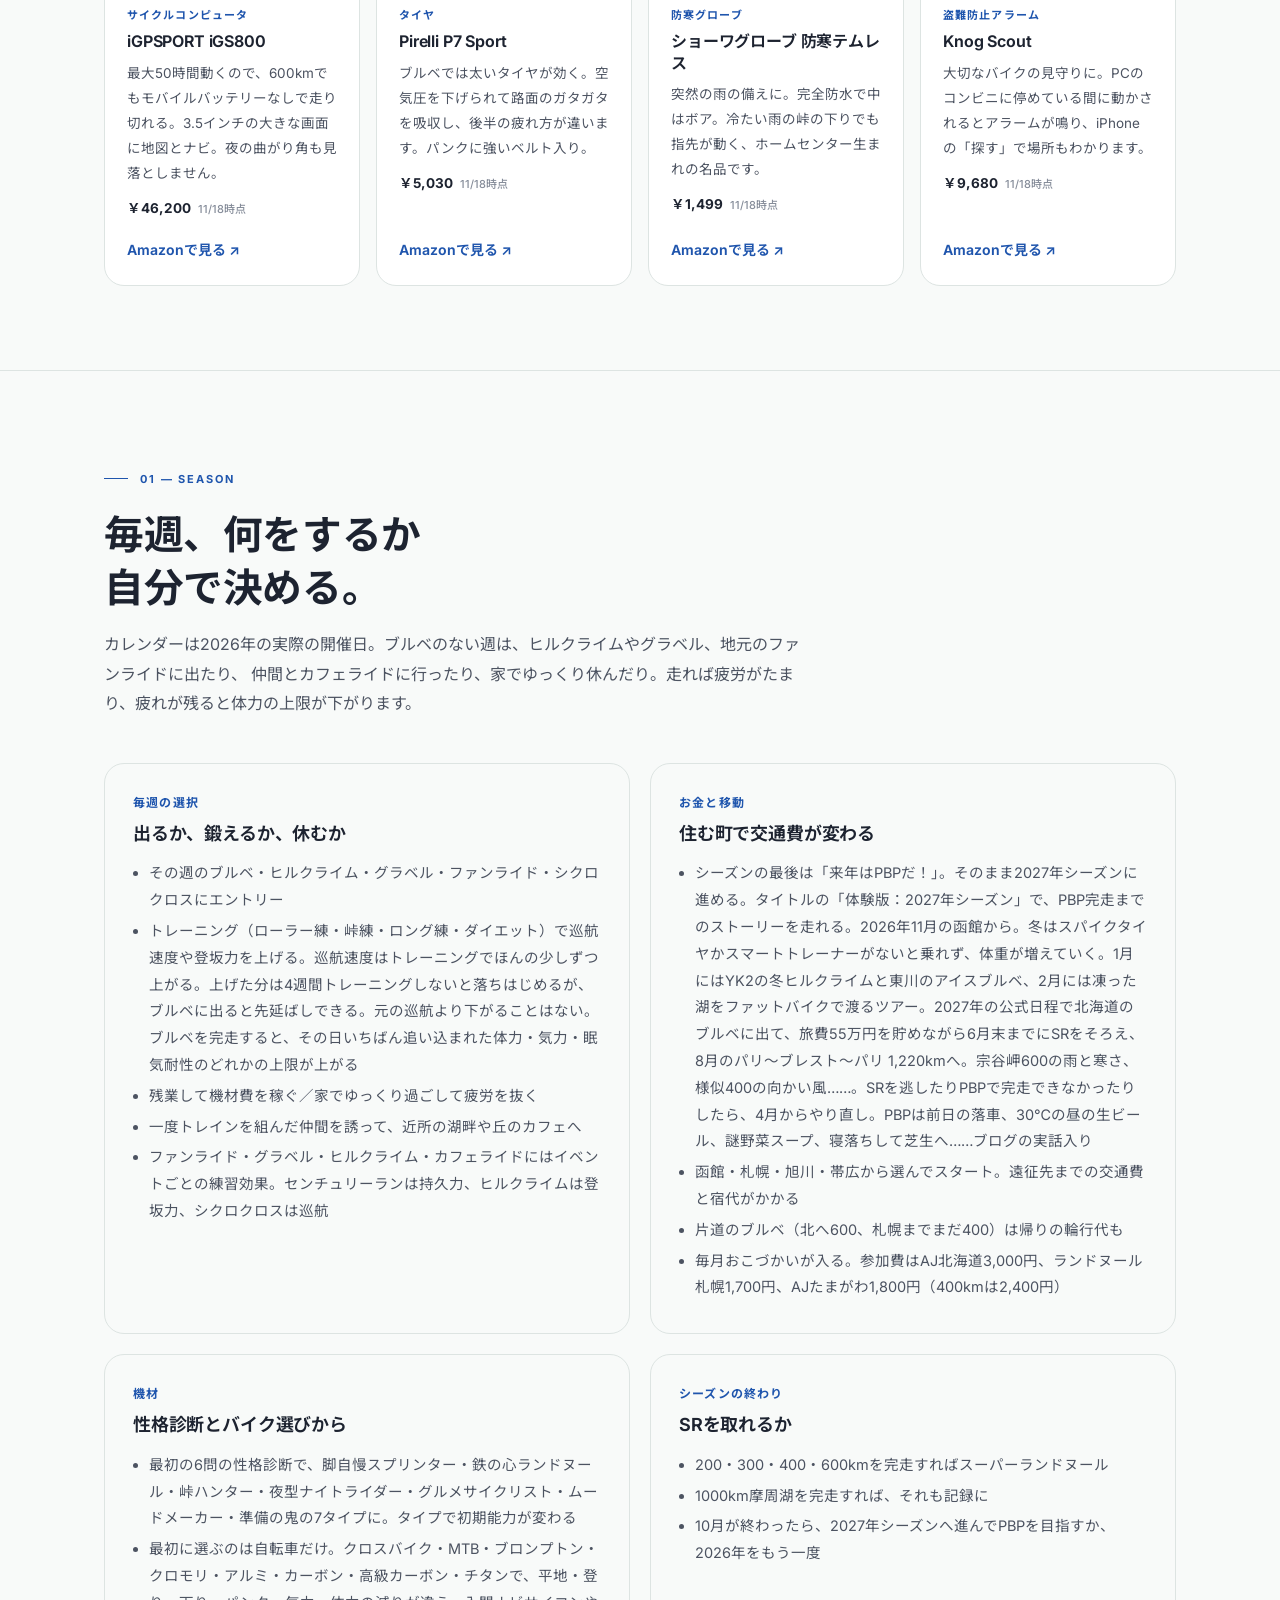
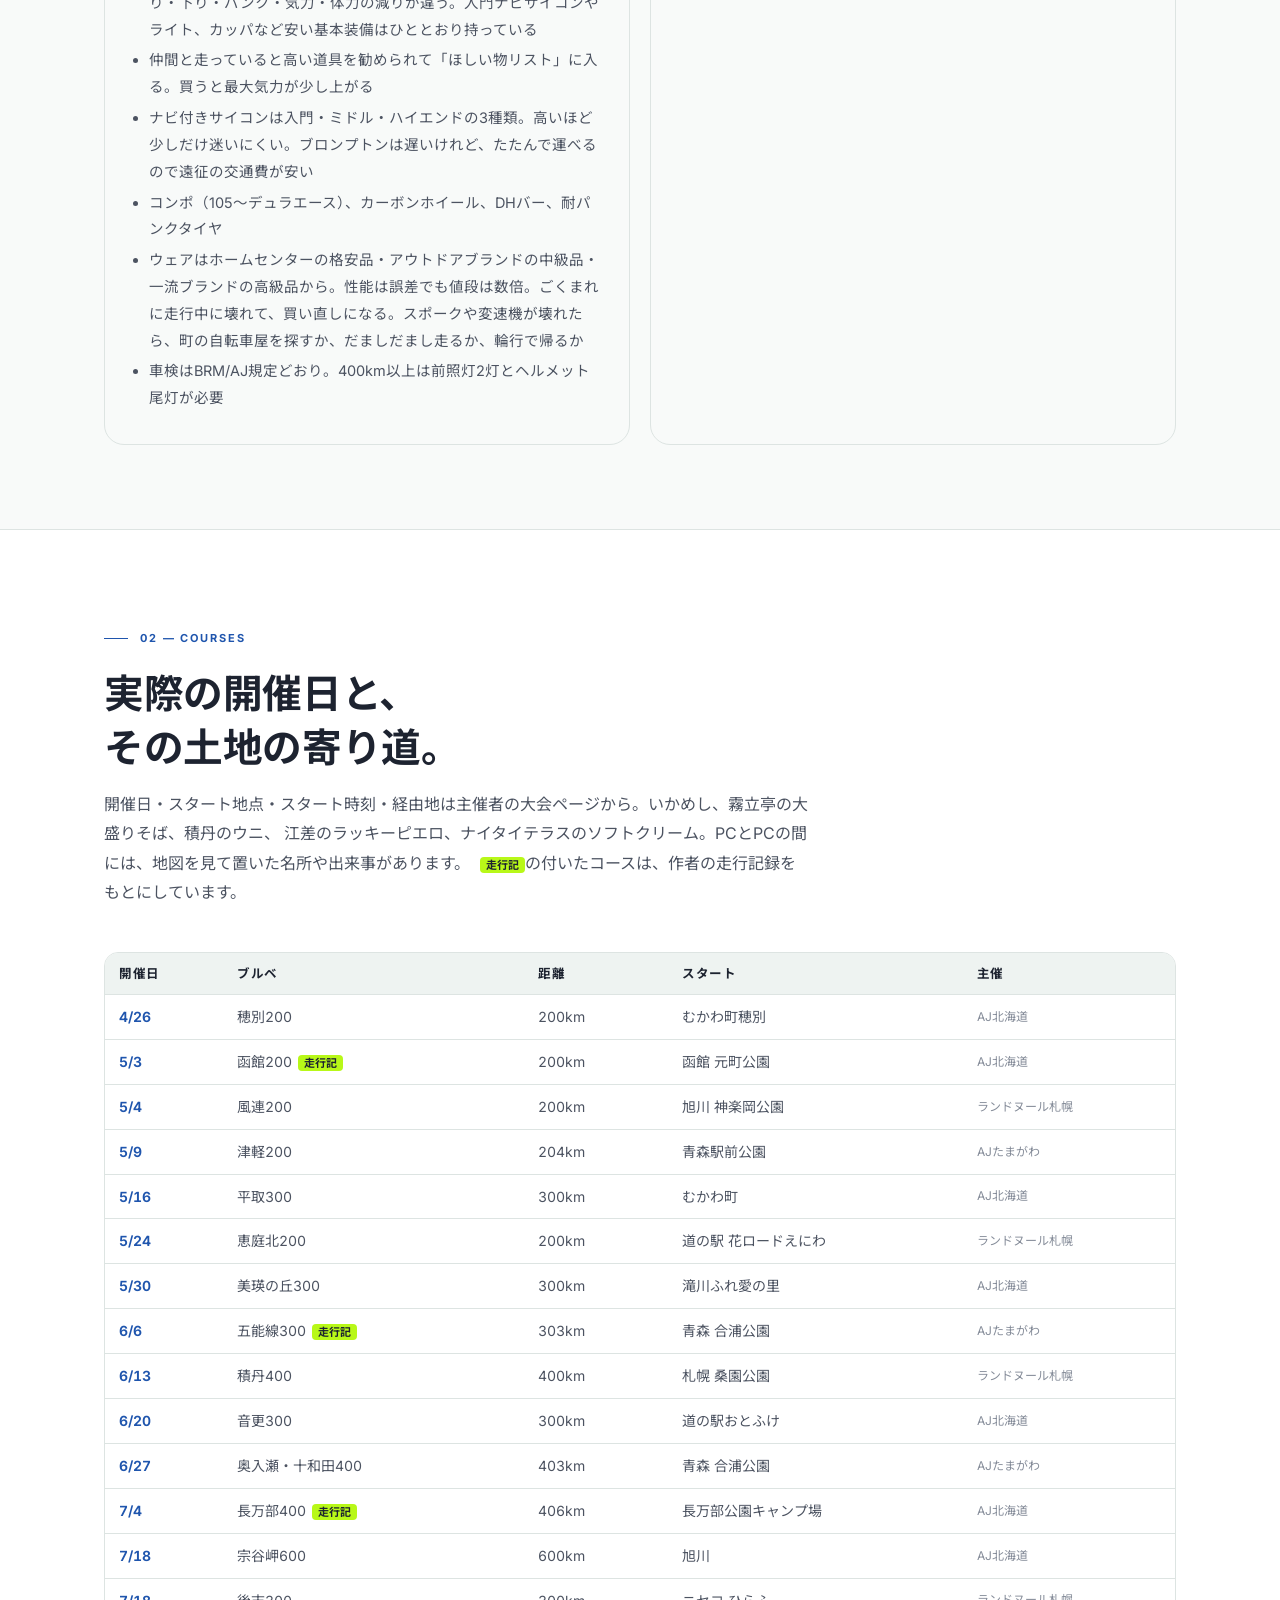
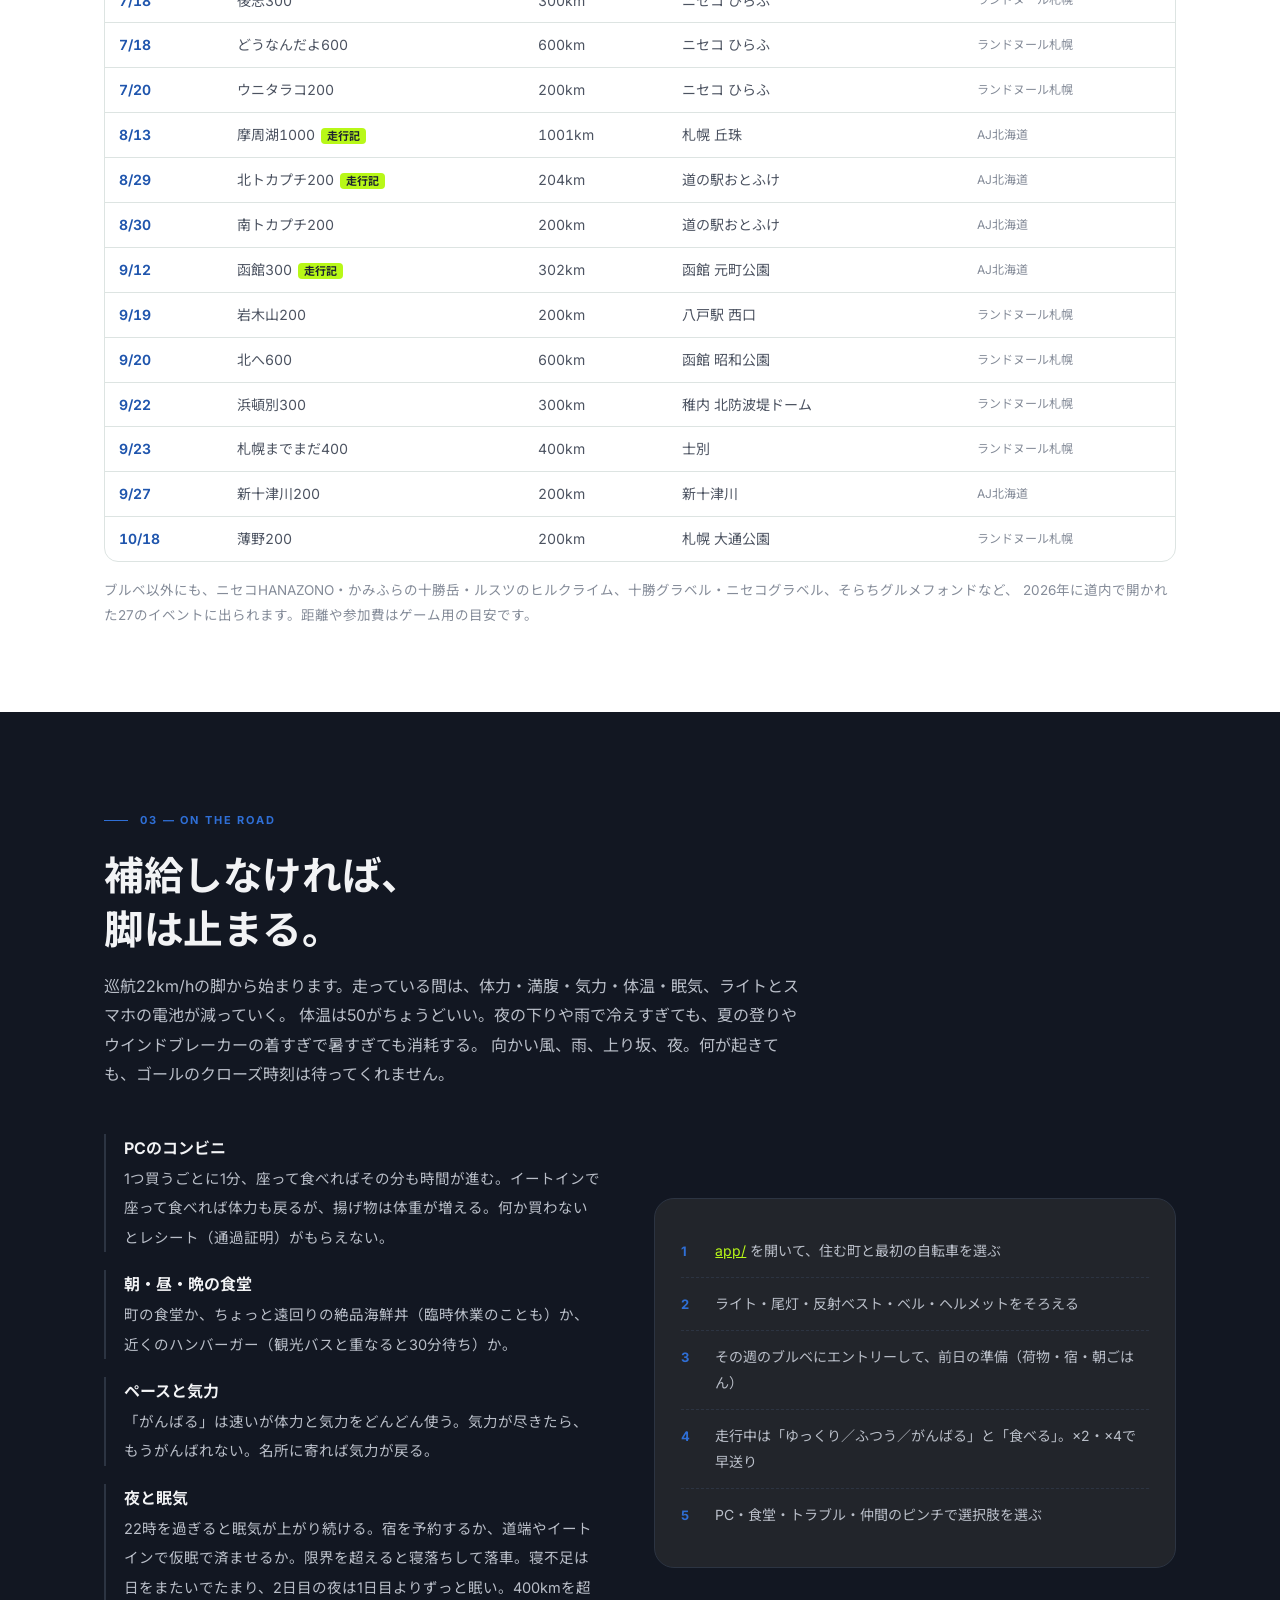
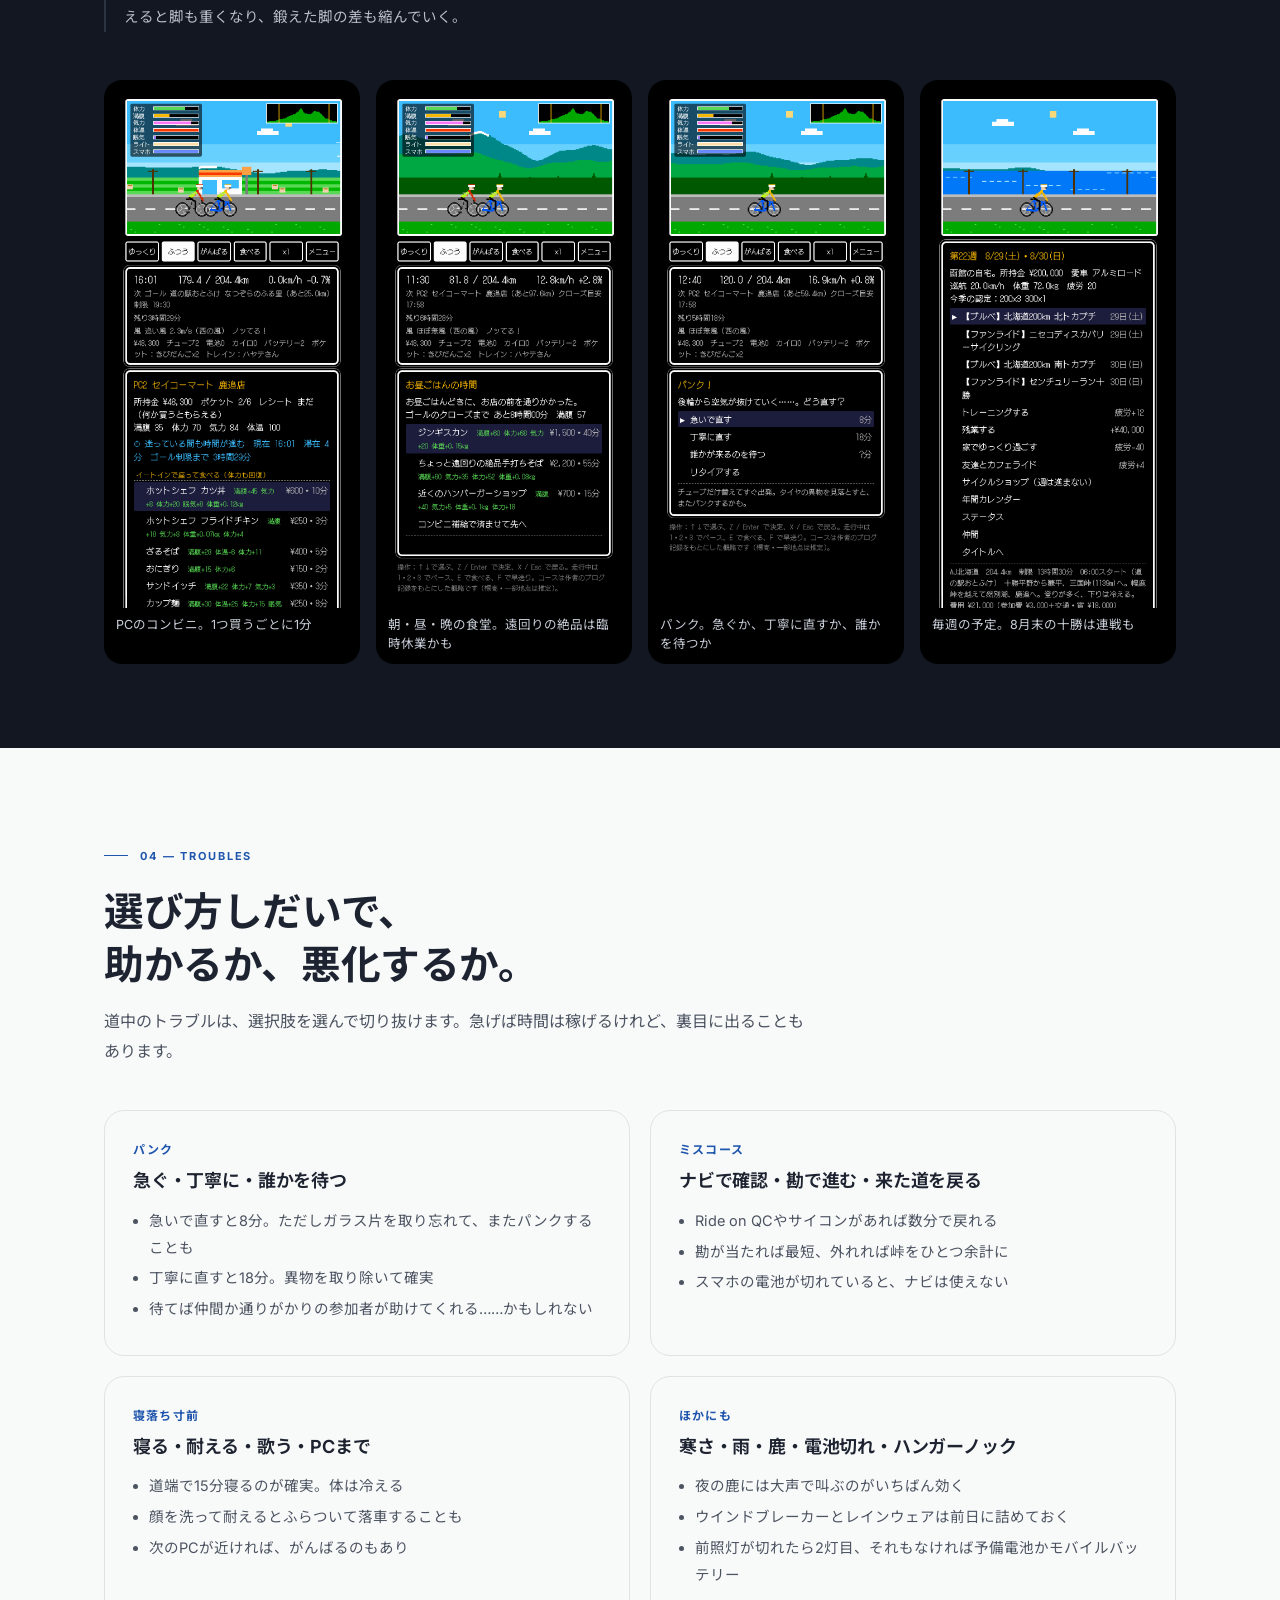
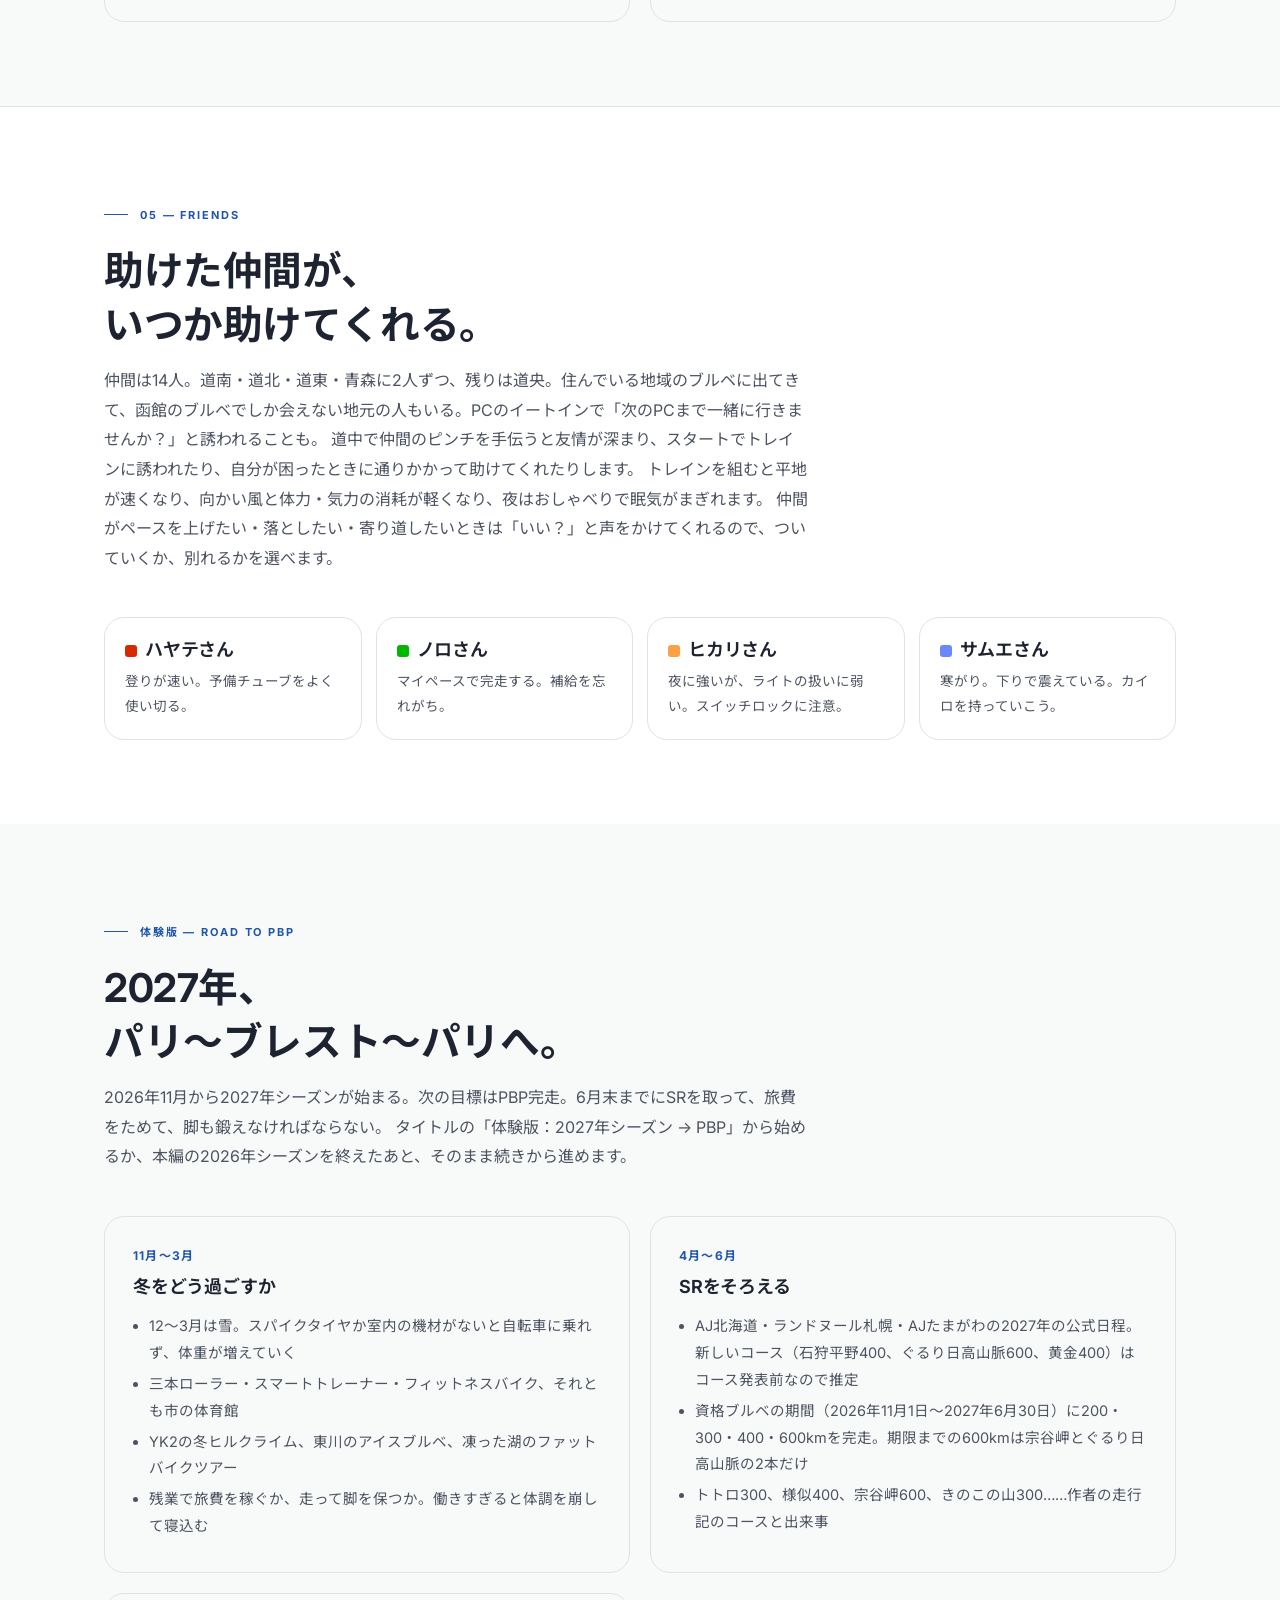
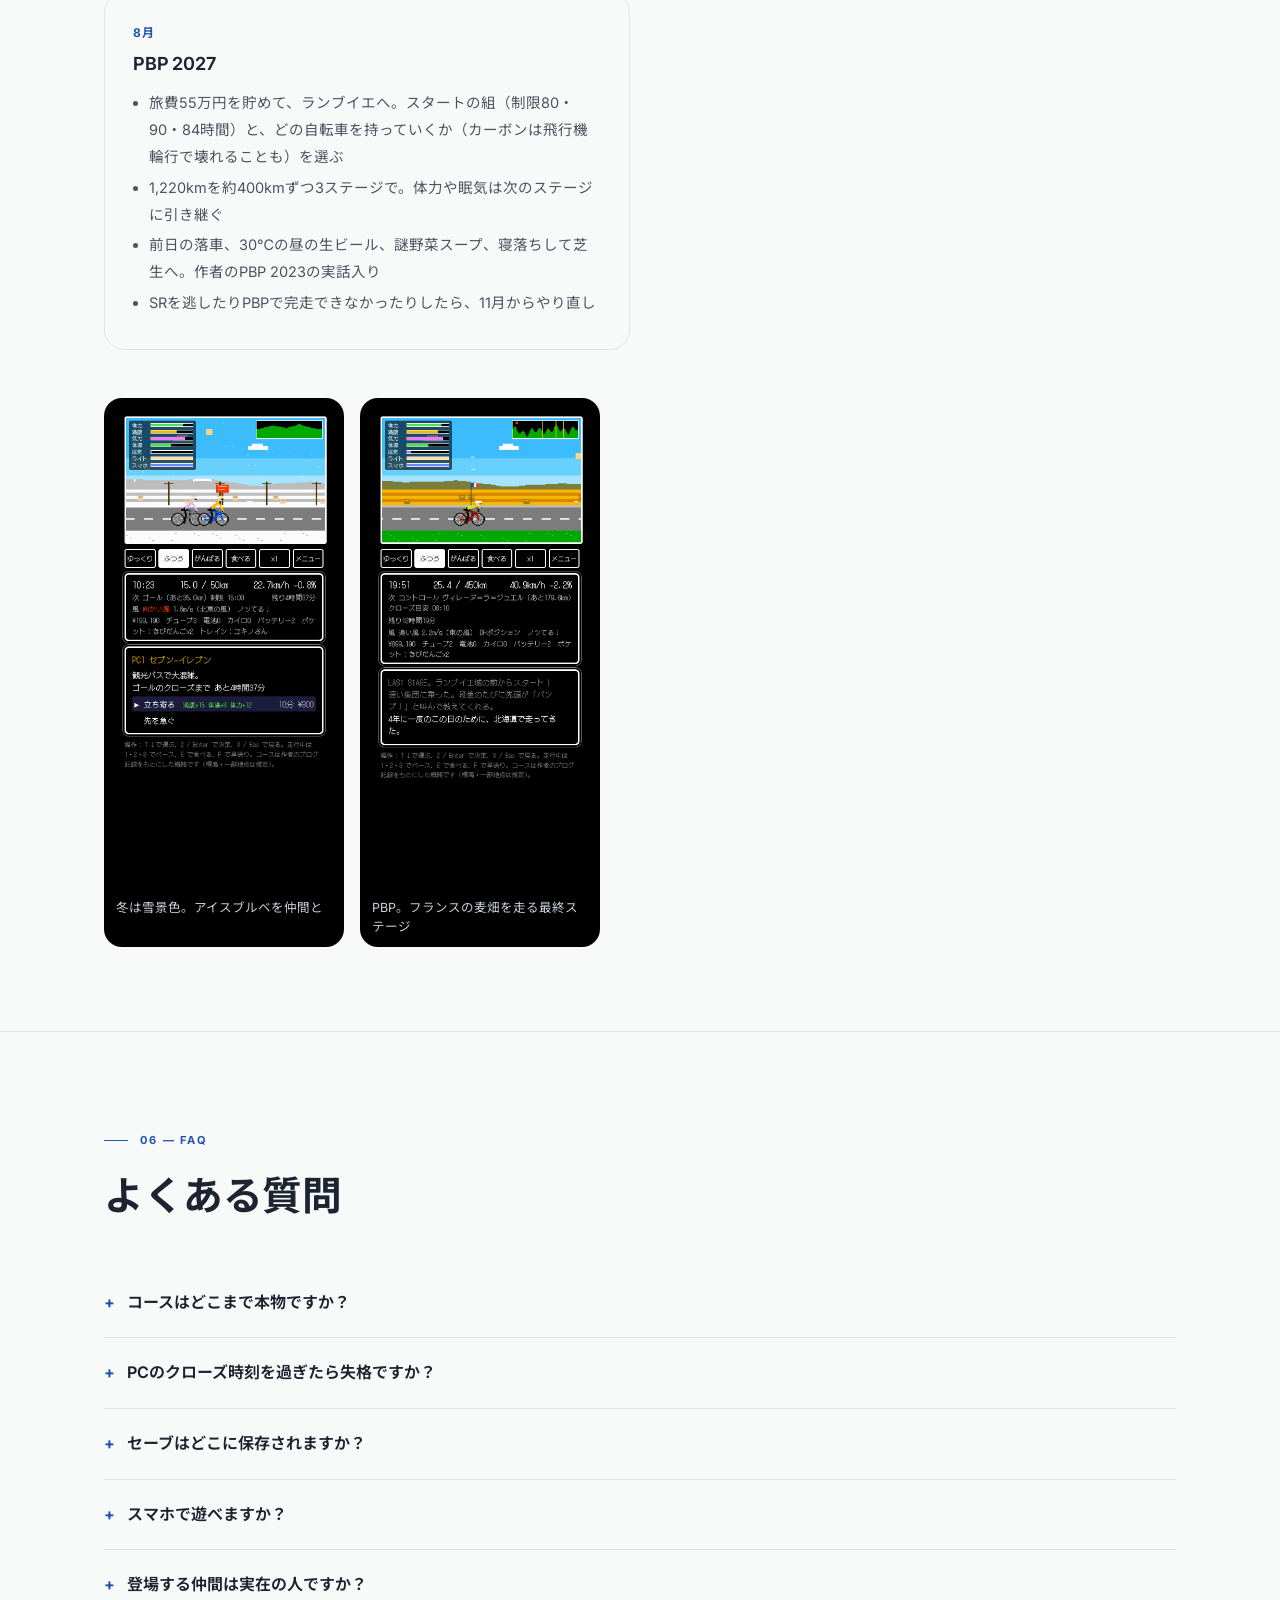
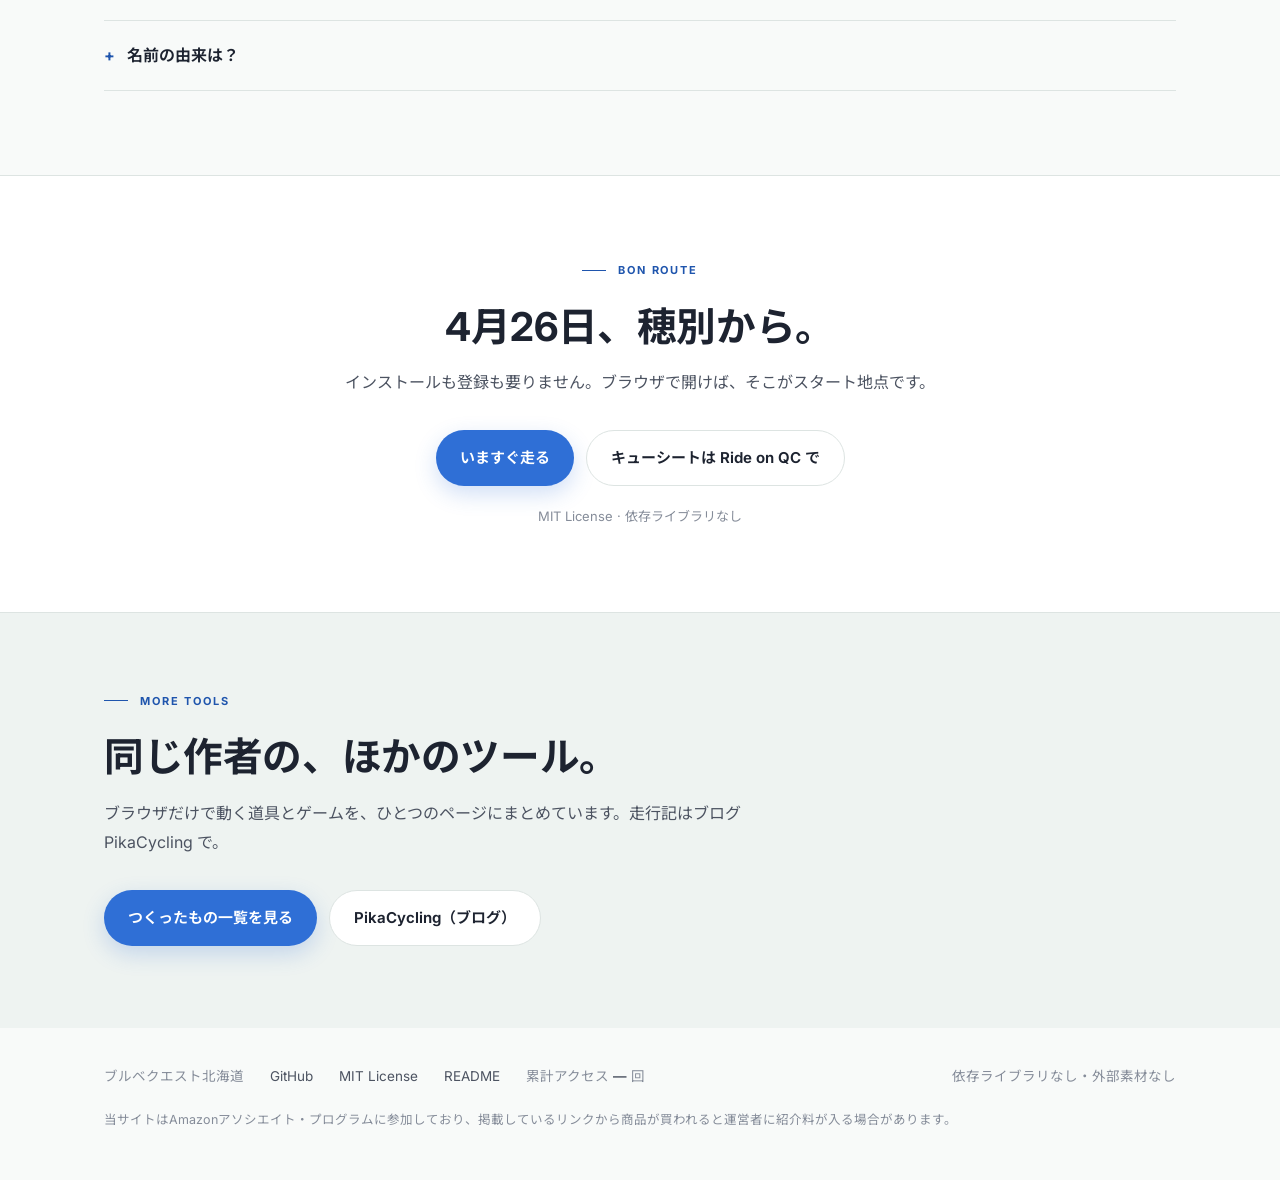
==== commit 0b647ee1: "2027年シーズンにAJ北海道の2027年日程（AJ大会カレンダー）を反映：函館200・美瑛の丘300・十勝スイーツ200・トトロ300・石狩平野400（新、推定）・宗谷岬600・ぐるり日高山脈600" ====
--- a/index.html
+++ b/index.html
@@ -158,7 +158,7 @@
           <p class="num">お金と移動</p>
           <h3>住む町で交通費が変わる</h3>
           <ul>
-            <li>シーズンの最後は「来年はPBPだ！」。そのまま2027年シーズン（仮）に進める。タイトルの「体験版：2027年シーズン（仮）」で、PBP完走までのストーリーを走れる。2026年11月の函館から。冬はスパイクタイヤかスマートトレーナーがないと乗れず、体重が増えていく。1月にはYK2の冬ヒルクライムと東川のアイスブルベ、2月には凍った湖をファットバイクで渡るツアー。ランドヌール札幌は2027年の公式日程、AJ北海道は作者がPBPを目指した2023年の日程をもとにした仮の日程で北海道のブルベに出て、旅費55万円を貯めながら6月末までにSRをそろえ、8月のパリ〜ブレスト〜パリ 1,220kmへ。宗谷岬600の雨と寒さ、様似400の向かい風……。SRを逃したりPBPで完走できなかったりしたら、4月からやり直し。PBPは前日の落車、30℃の昼の生ビール、謎野菜スープ、寝落ちして芝生へ……ブログの実話入り</li>
+            <li>シーズンの最後は「来年はPBPだ！」。そのまま2027年シーズンに進める。タイトルの「体験版：2027年シーズン」で、PBP完走までのストーリーを走れる。2026年11月の函館から。冬はスパイクタイヤかスマートトレーナーがないと乗れず、体重が増えていく。1月にはYK2の冬ヒルクライムと東川のアイスブルベ、2月には凍った湖をファットバイクで渡るツアー。2027年の公式日程で北海道のブルベに出て、旅費55万円を貯めながら6月末までにSRをそろえ、8月のパリ〜ブレスト〜パリ 1,220kmへ。宗谷岬600の雨と寒さ、様似400の向かい風……。SRを逃したりPBPで完走できなかったりしたら、4月からやり直し。PBPは前日の落車、30℃の昼の生ビール、謎野菜スープ、寝落ちして芝生へ……ブログの実話入り</li>
             <li>函館・札幌・旭川・帯広から選んでスタート。遠征先までの交通費と宿代がかかる</li>
             <li>片道のブルベ（北へ600、札幌までまだ400）は帰りの輪行代も</li>
             <li>毎月おこづかいが入る。参加費はAJ北海道3,000円、ランドヌール札幌1,700円、AJたまがわ1,800円（400kmは2,400円）</li>
@@ -183,7 +183,7 @@
           <ul>
             <li>200・300・400・600kmを完走すればスーパーランドヌール</li>
             <li>1000km摩周湖を完走すれば、それも記録に</li>
-            <li>10月が終わったら、2027年シーズン（仮）へ進んでPBPを目指すか、2026年をもう一度</li>
+            <li>10月が終わったら、2027年シーズンへ進んでPBPを目指すか、2026年をもう一度</li>
           </ul>
         </div>
       </div>
@@ -319,7 +319,7 @@
         <p class="eyebrow">体験版 — ROAD TO PBP</p>
         <h2>2027年、<br>パリ〜ブレスト〜パリへ。</h2>
         <p>2026年11月から2027年シーズンが始まる。次の目標はPBP完走。6月末までにSRを取って、旅費をためて、脚も鍛えなければならない。
-          タイトルの「体験版：2027年シーズン（仮） → PBP」から始めるか、本編の2026年シーズンを終えたあと、そのまま続きから進めます。</p>
+          タイトルの「体験版：2027年シーズン → PBP」から始めるか、本編の2026年シーズンを終えたあと、そのまま続きから進めます。</p>
       </div>
       <div class="cards">
         <div class="card"><p class="num">11月〜3月</p><h3>冬をどう過ごすか</h3>
@@ -328,8 +328,8 @@
             <li>YK2の冬ヒルクライム、東川のアイスブルベ、凍った湖のファットバイクツアー</li>
             <li>残業で旅費を稼ぐか、走って脚を保つか。働きすぎると体調を崩して寝込む</li></ul></div>
         <div class="card"><p class="num">4月〜6月</p><h3>SRをそろえる</h3>
-          <ul><li>ランドヌール札幌とAJたまがわは2027年の公式日程。AJ北海道は未発表なので、作者がPBPを目指した2023年の日程を2027年の同じ週末に置いた（仮）</li>
-            <li>資格ブルベの期間（2026年11月1日〜2027年6月30日）に200・300・400・600kmを完走。期限までの600kmは宗谷岬と紋別の2本だけ</li>
+          <ul><li>AJ北海道・ランドヌール札幌・AJたまがわの2027年の公式日程。新しいコース（石狩平野400、ぐるり日高山脈600、黄金400）はコース発表前なので推定</li>
+            <li>資格ブルベの期間（2026年11月1日〜2027年6月30日）に200・300・400・600kmを完走。期限までの600kmは宗谷岬とぐるり日高山脈の2本だけ</li>
             <li>トトロ300、様似400、宗谷岬600、きのこの山300……作者の走行記のコースと出来事</li></ul></div>
         <div class="card"><p class="num">8月</p><h3>PBP 2027</h3>
           <ul><li>旅費55万円を貯めて、ランブイエへ。スタートの組（制限80・90・84時間）と、どの自転車を持っていくか（カーボンは飛行機輪行で壊れることも）を選ぶ</li>
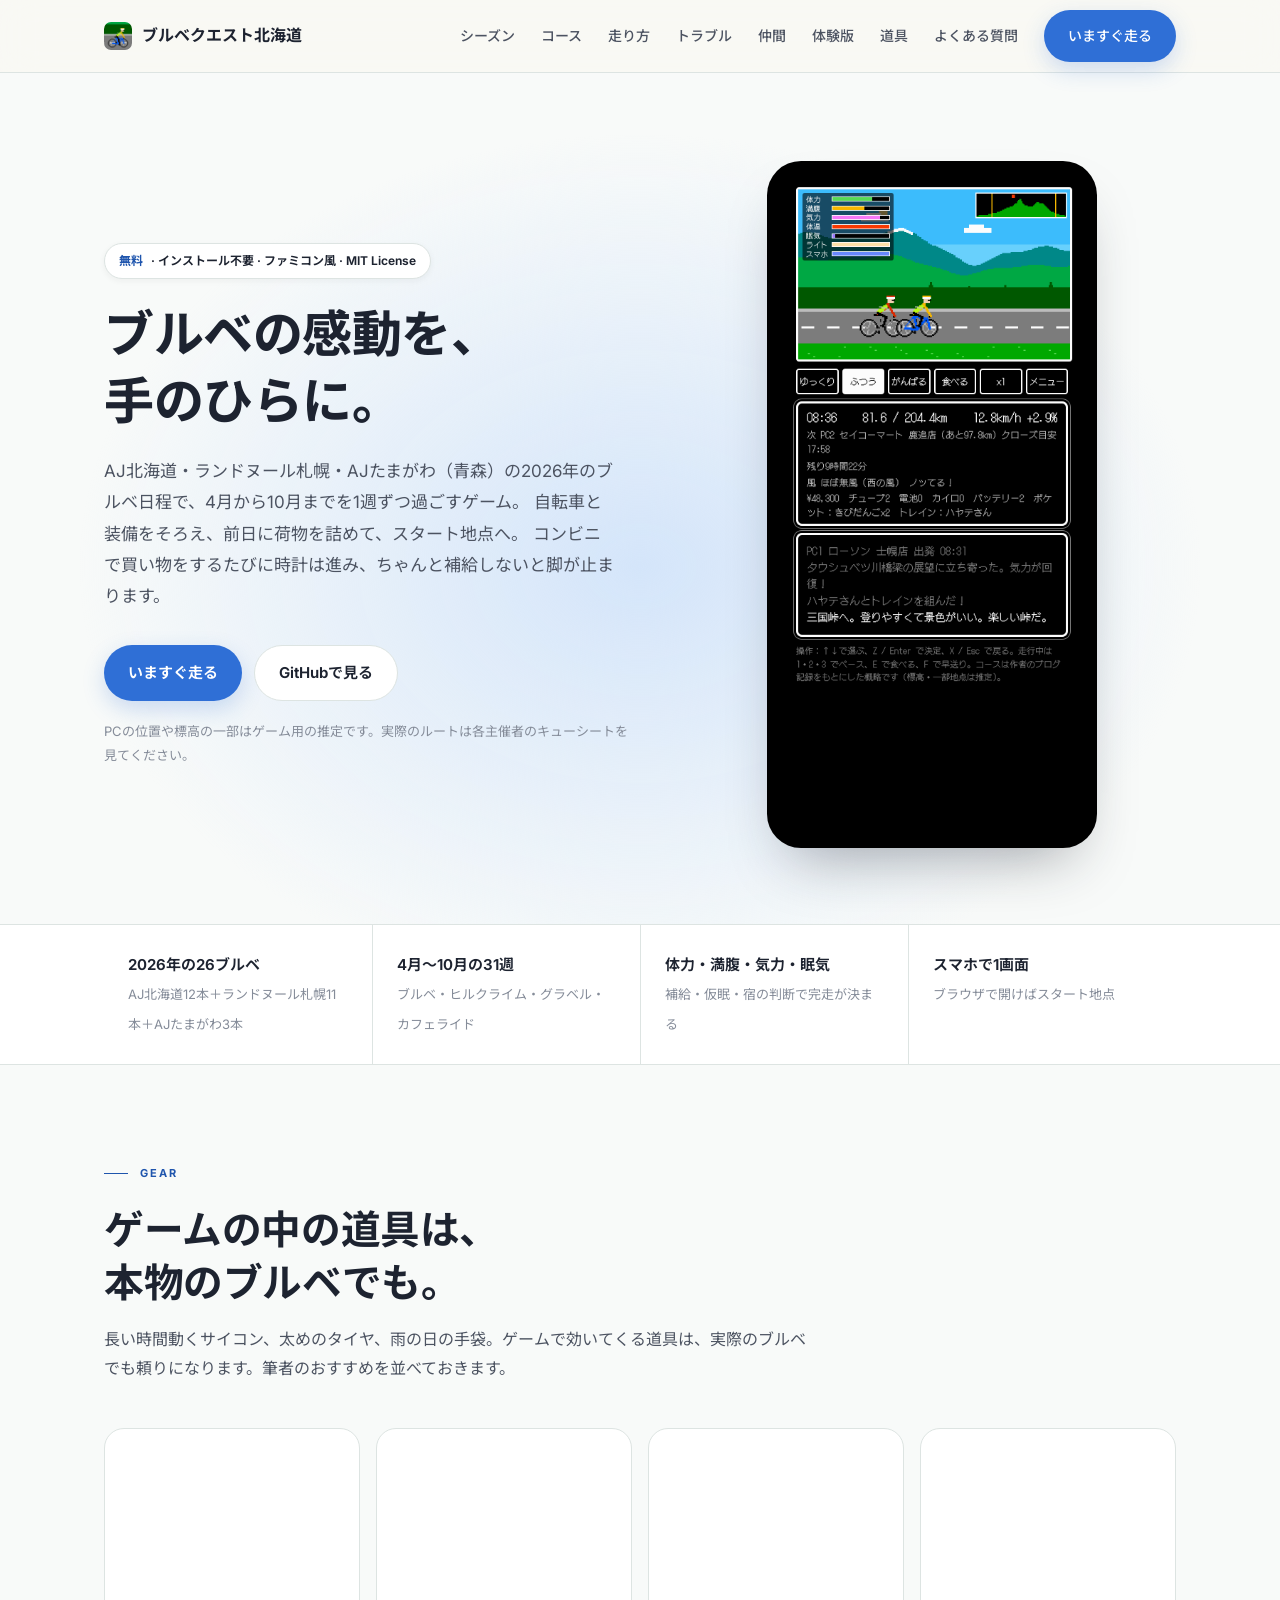
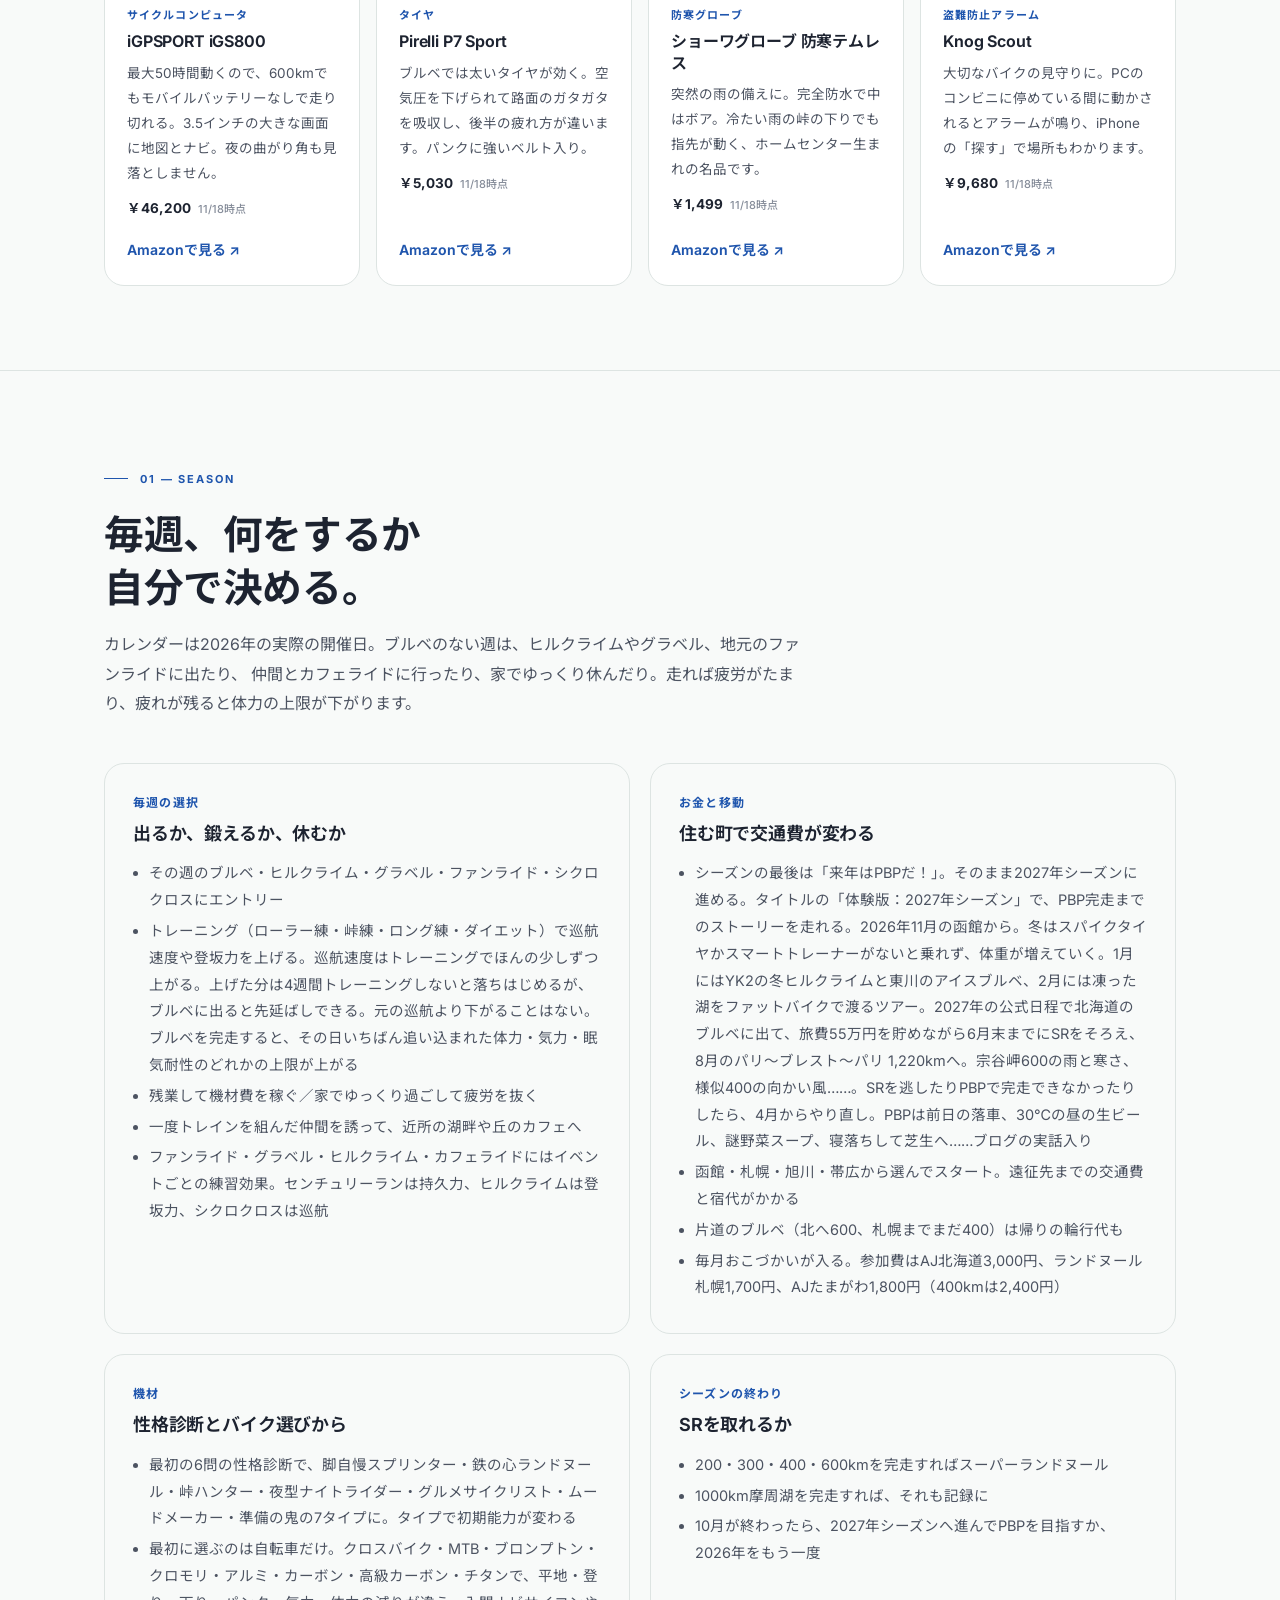
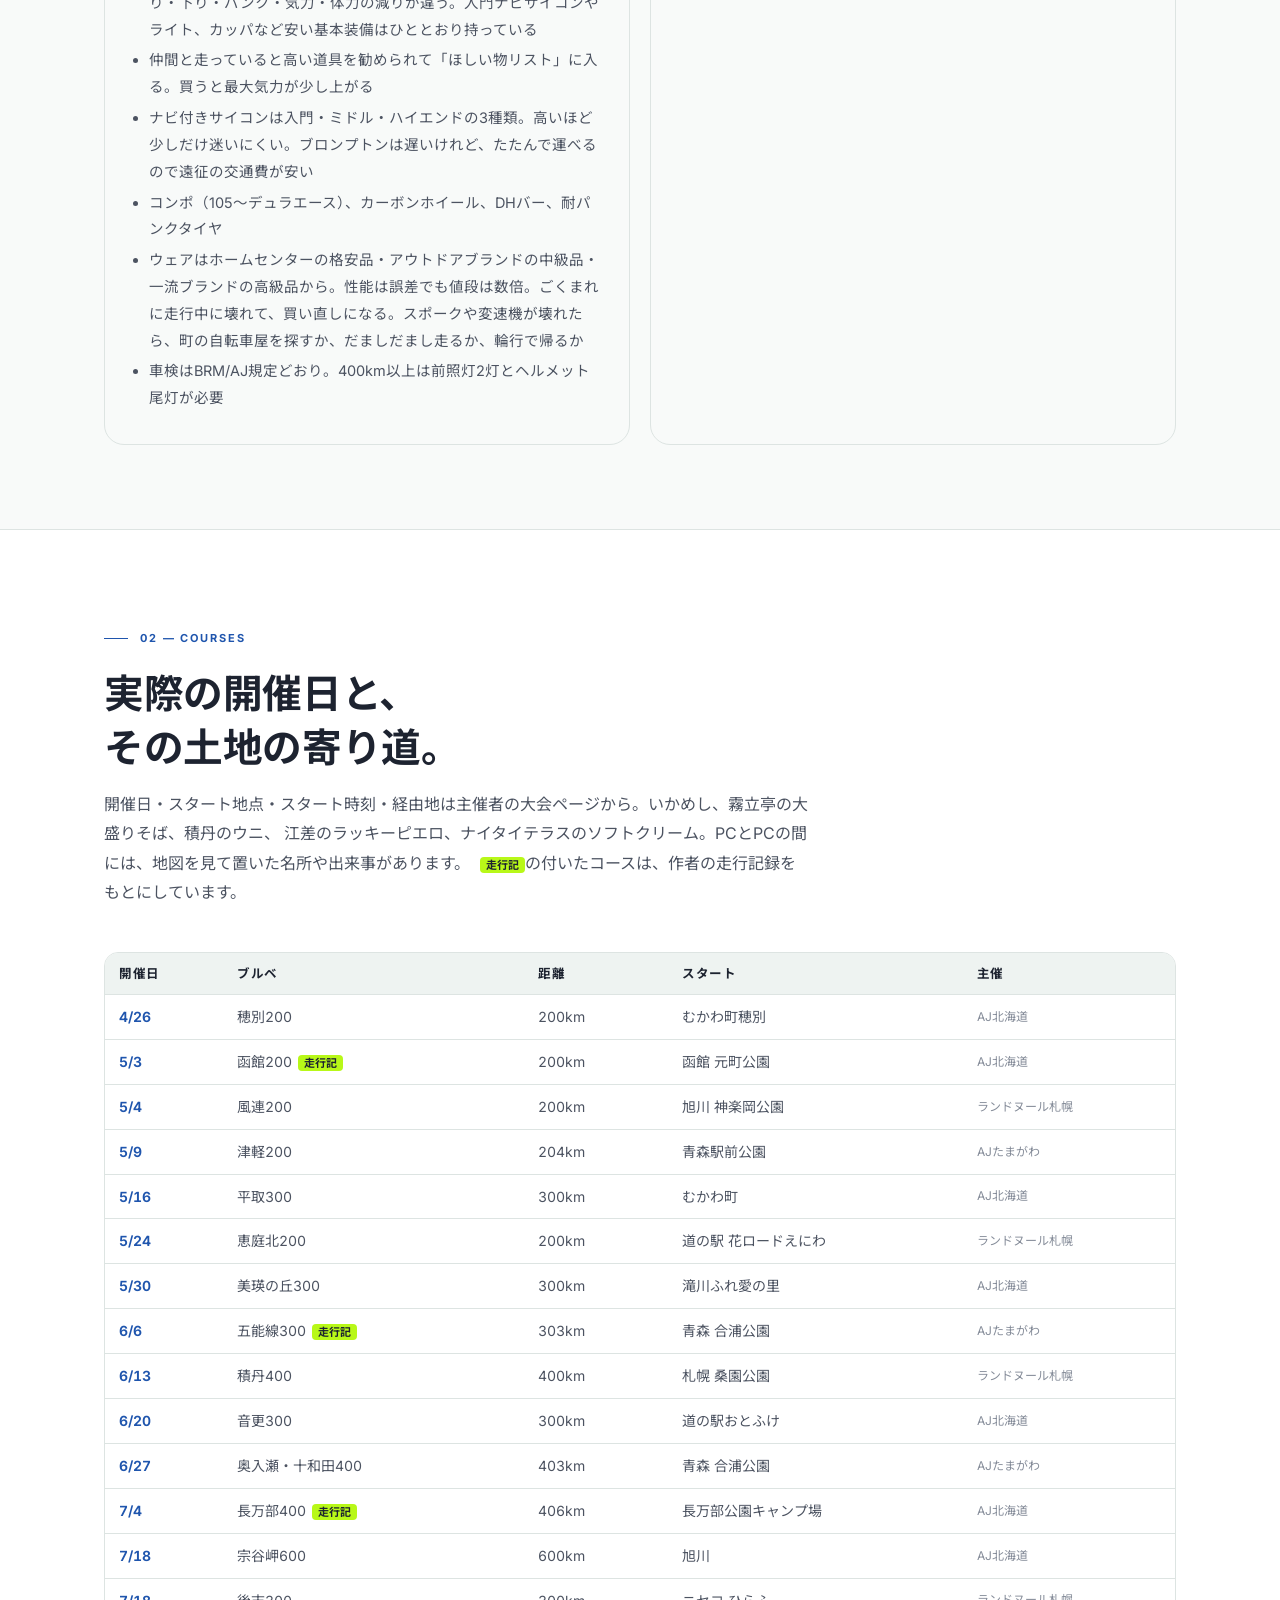
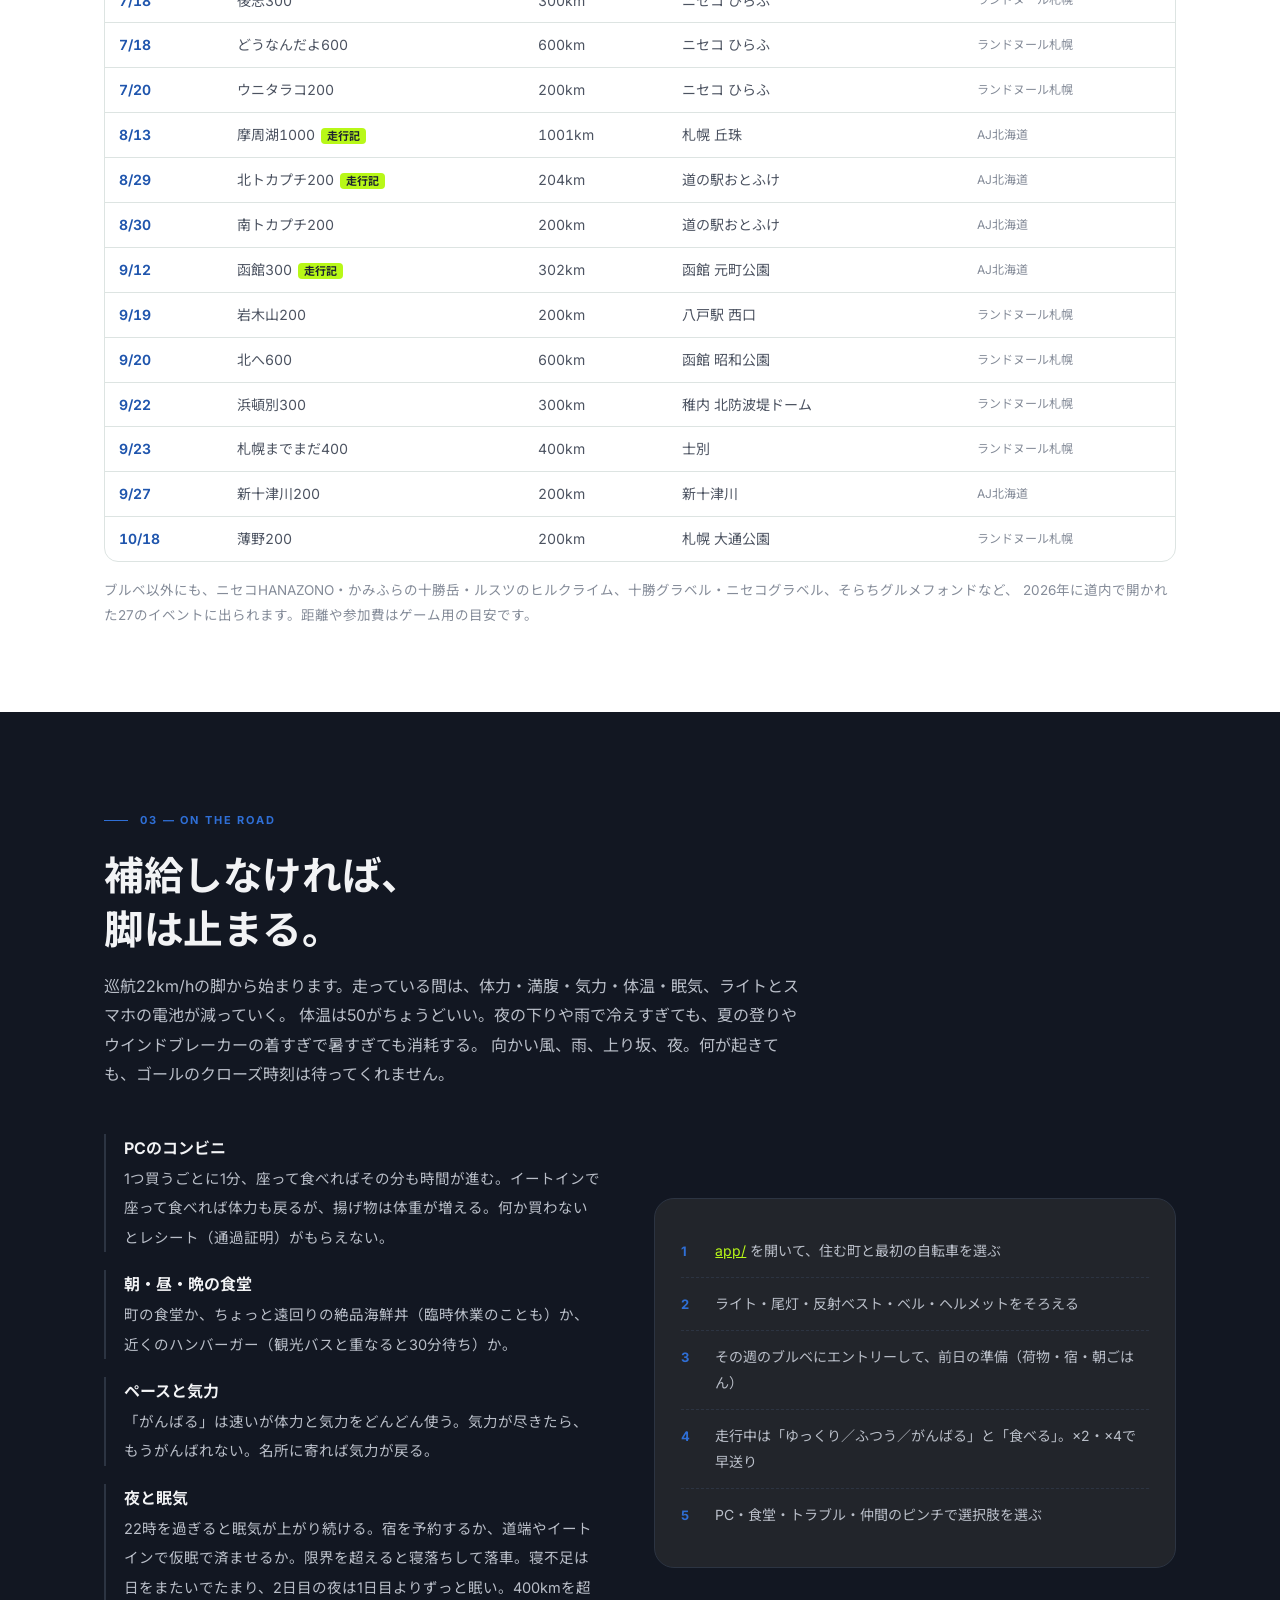
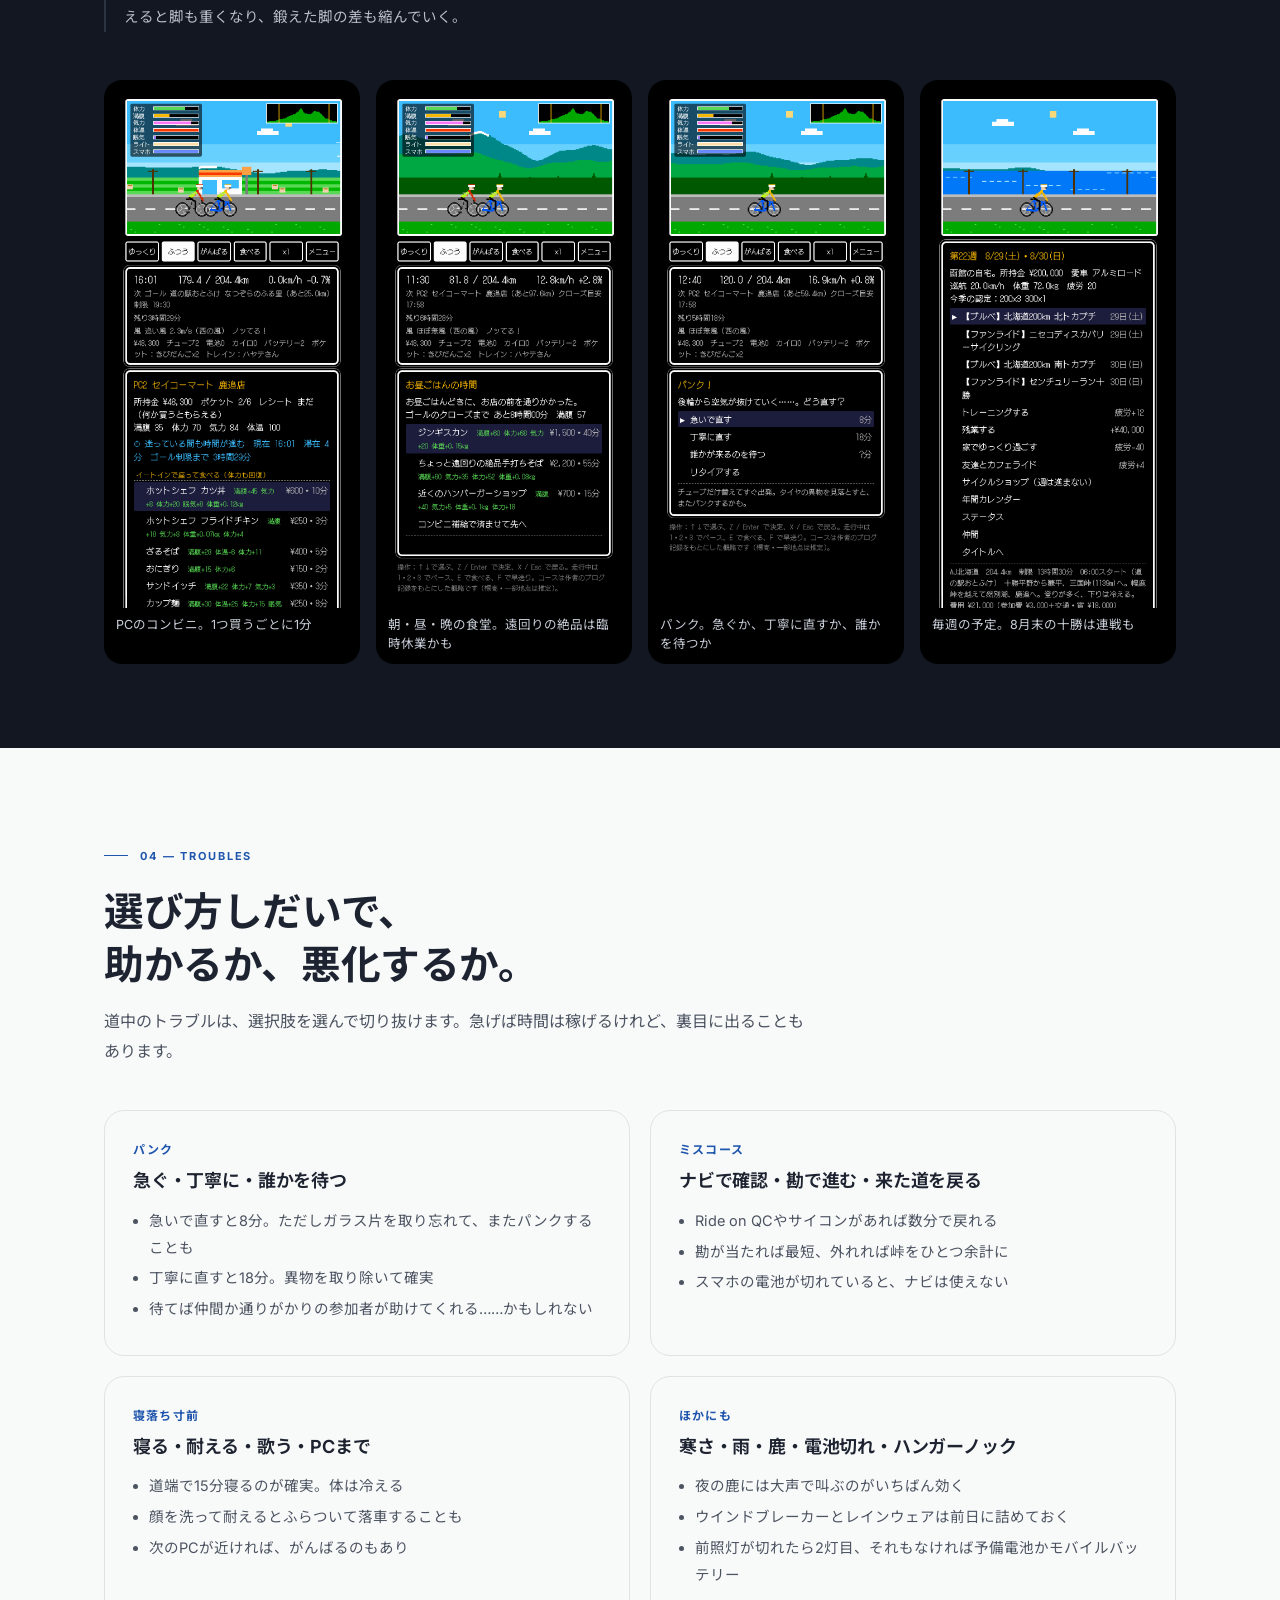
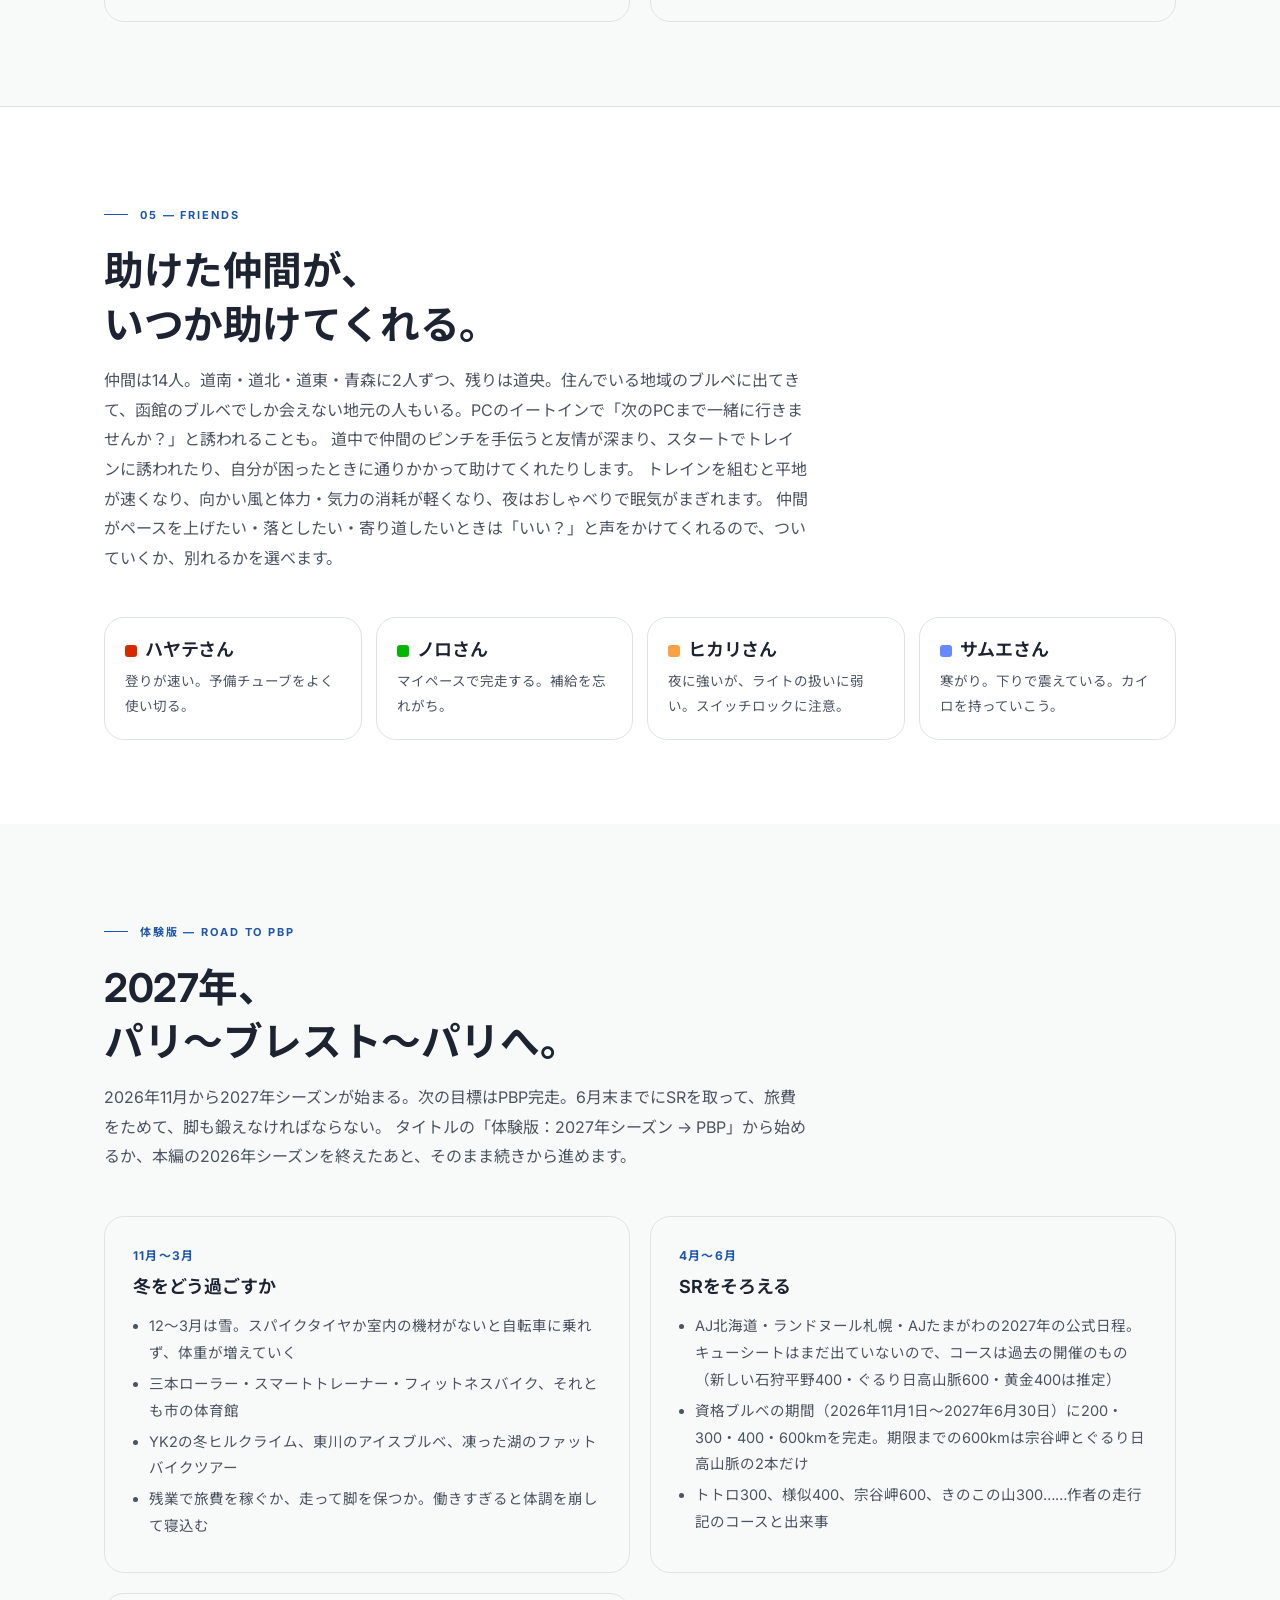
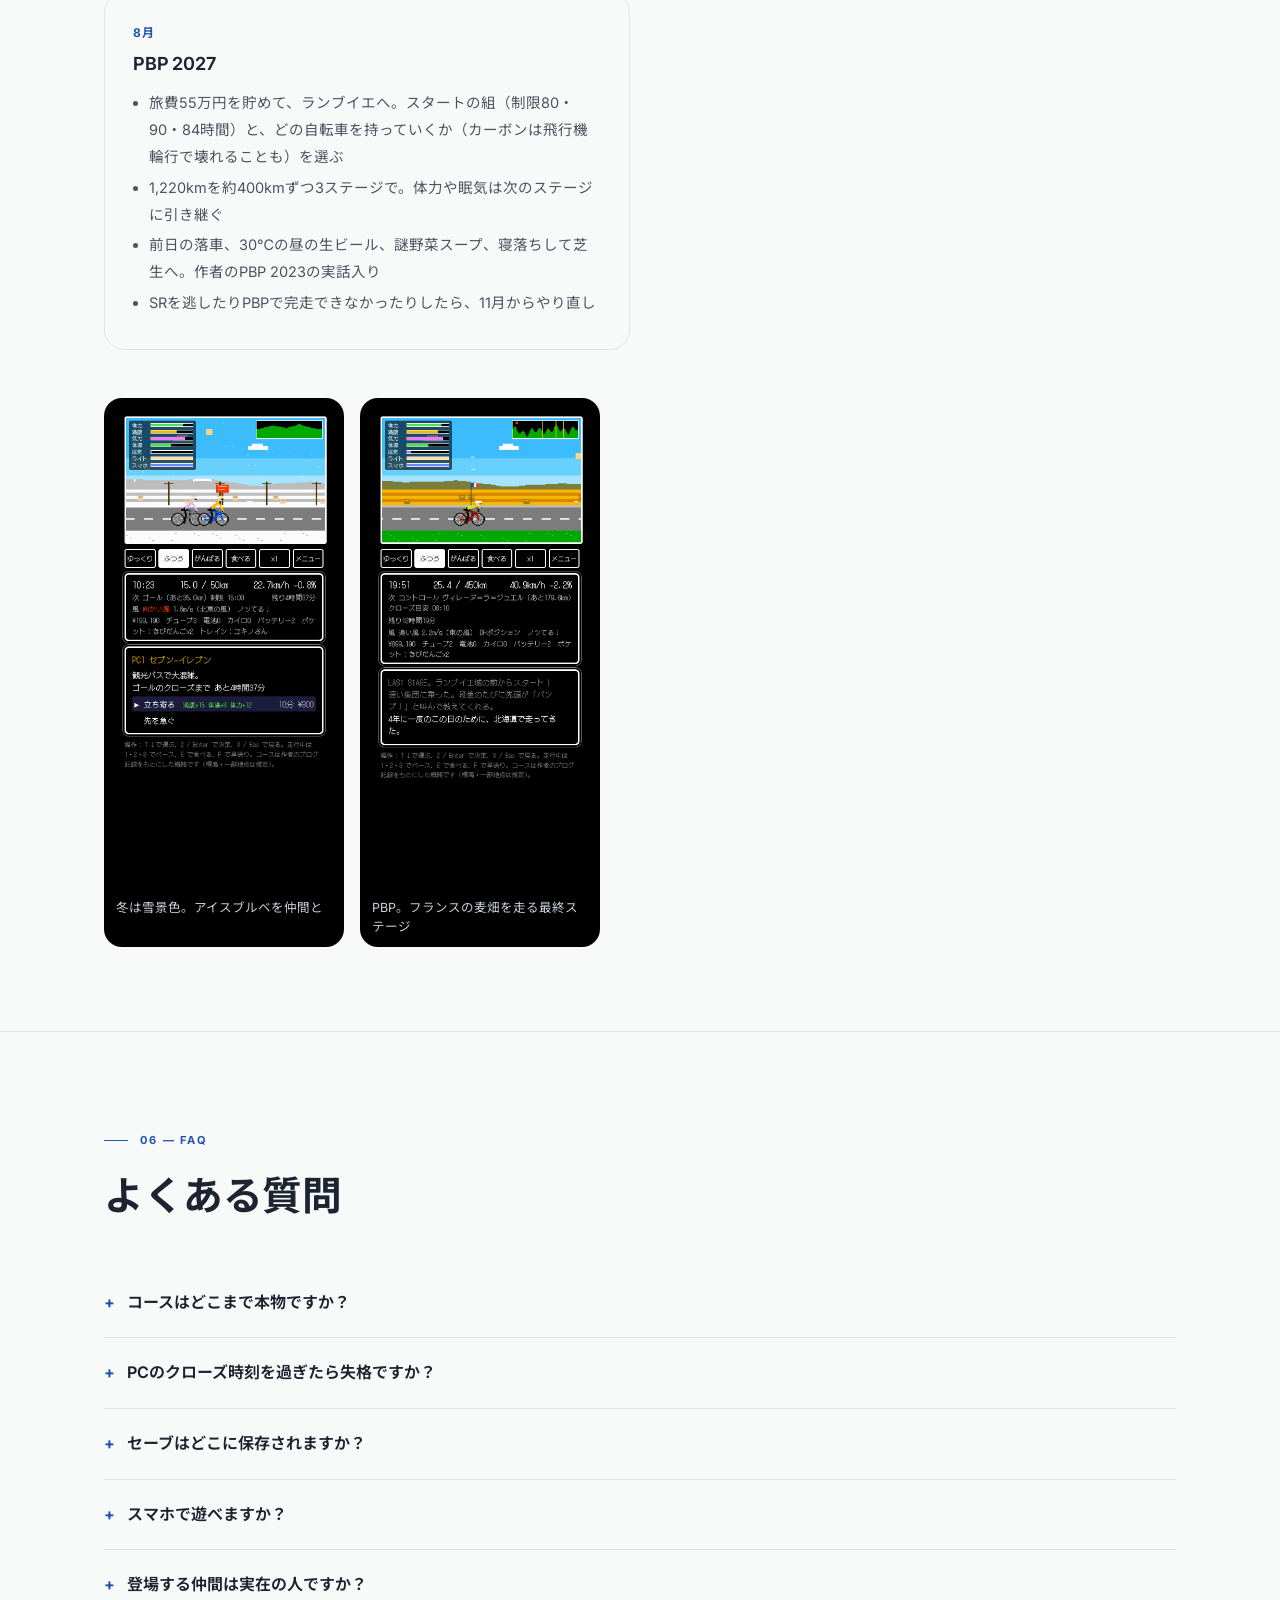
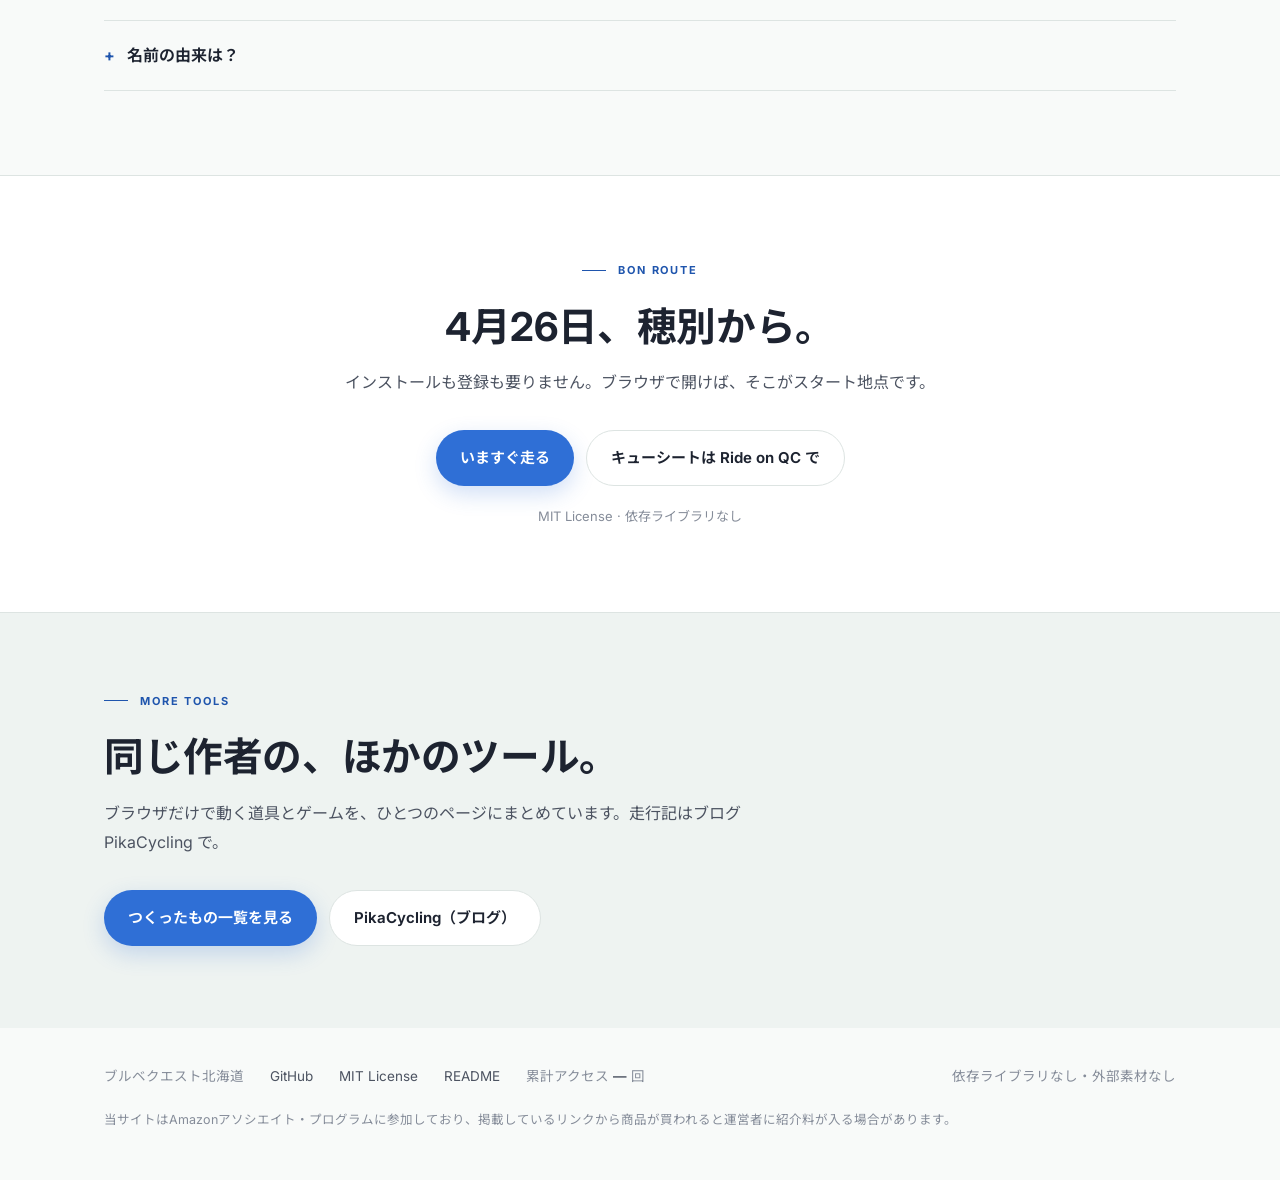
==== commit 6e32b907: "2027年のブルベに「キューシートはまだ出ていない。日程は公式、コースは過去の開催（新コースは推定）」の注記 Co-Authored-By: Claude Opus 5.5 <noreply@anth" ====
--- a/index.html
+++ b/index.html
@@ -328,7 +328,7 @@
             <li>YK2の冬ヒルクライム、東川のアイスブルベ、凍った湖のファットバイクツアー</li>
             <li>残業で旅費を稼ぐか、走って脚を保つか。働きすぎると体調を崩して寝込む</li></ul></div>
         <div class="card"><p class="num">4月〜6月</p><h3>SRをそろえる</h3>
-          <ul><li>AJ北海道・ランドヌール札幌・AJたまがわの2027年の公式日程。新しいコース（石狩平野400、ぐるり日高山脈600、黄金400）はコース発表前なので推定</li>
+          <ul><li>AJ北海道・ランドヌール札幌・AJたまがわの2027年の公式日程。キューシートはまだ出ていないので、コースは過去の開催のもの（新しい石狩平野400・ぐるり日高山脈600・黄金400は推定）</li>
             <li>資格ブルベの期間（2026年11月1日〜2027年6月30日）に200・300・400・600kmを完走。期限までの600kmは宗谷岬とぐるり日高山脈の2本だけ</li>
             <li>トトロ300、様似400、宗谷岬600、きのこの山300……作者の走行記のコースと出来事</li></ul></div>
         <div class="card"><p class="num">8月</p><h3>PBP 2027</h3>
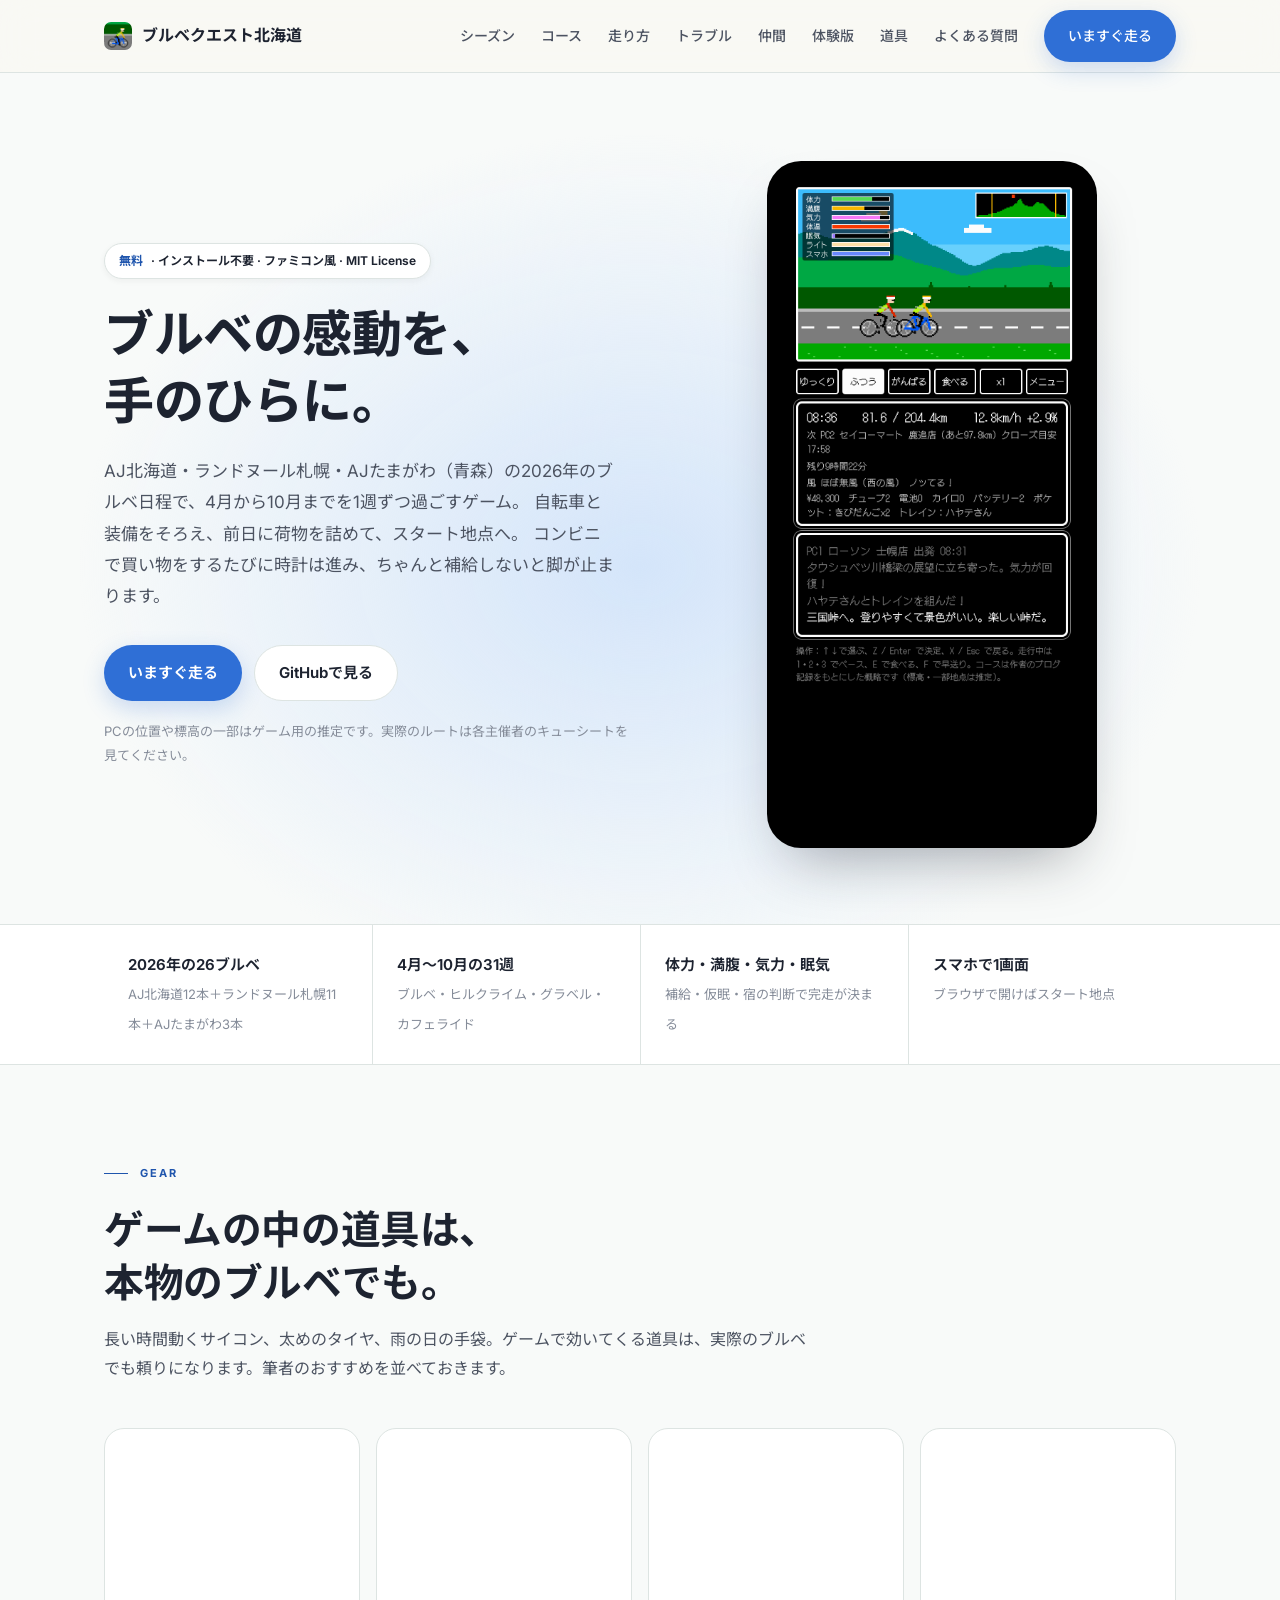
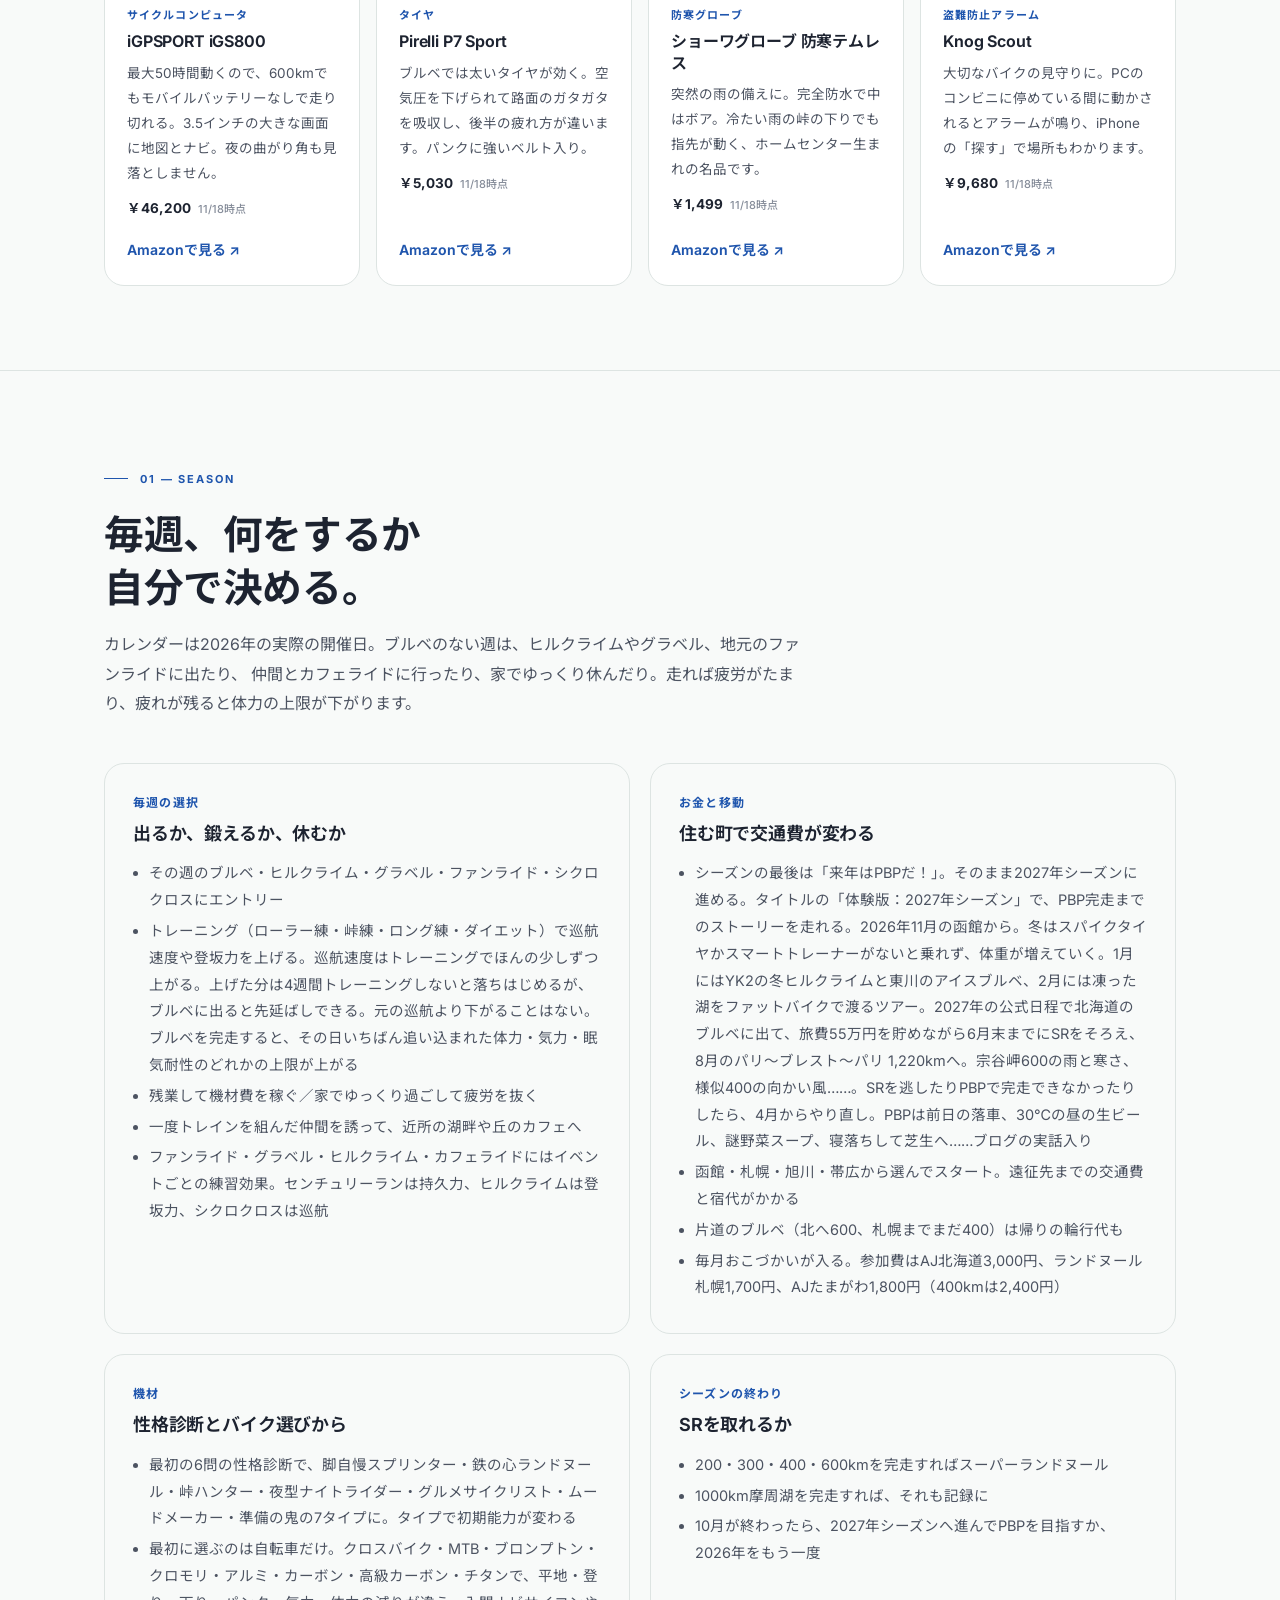
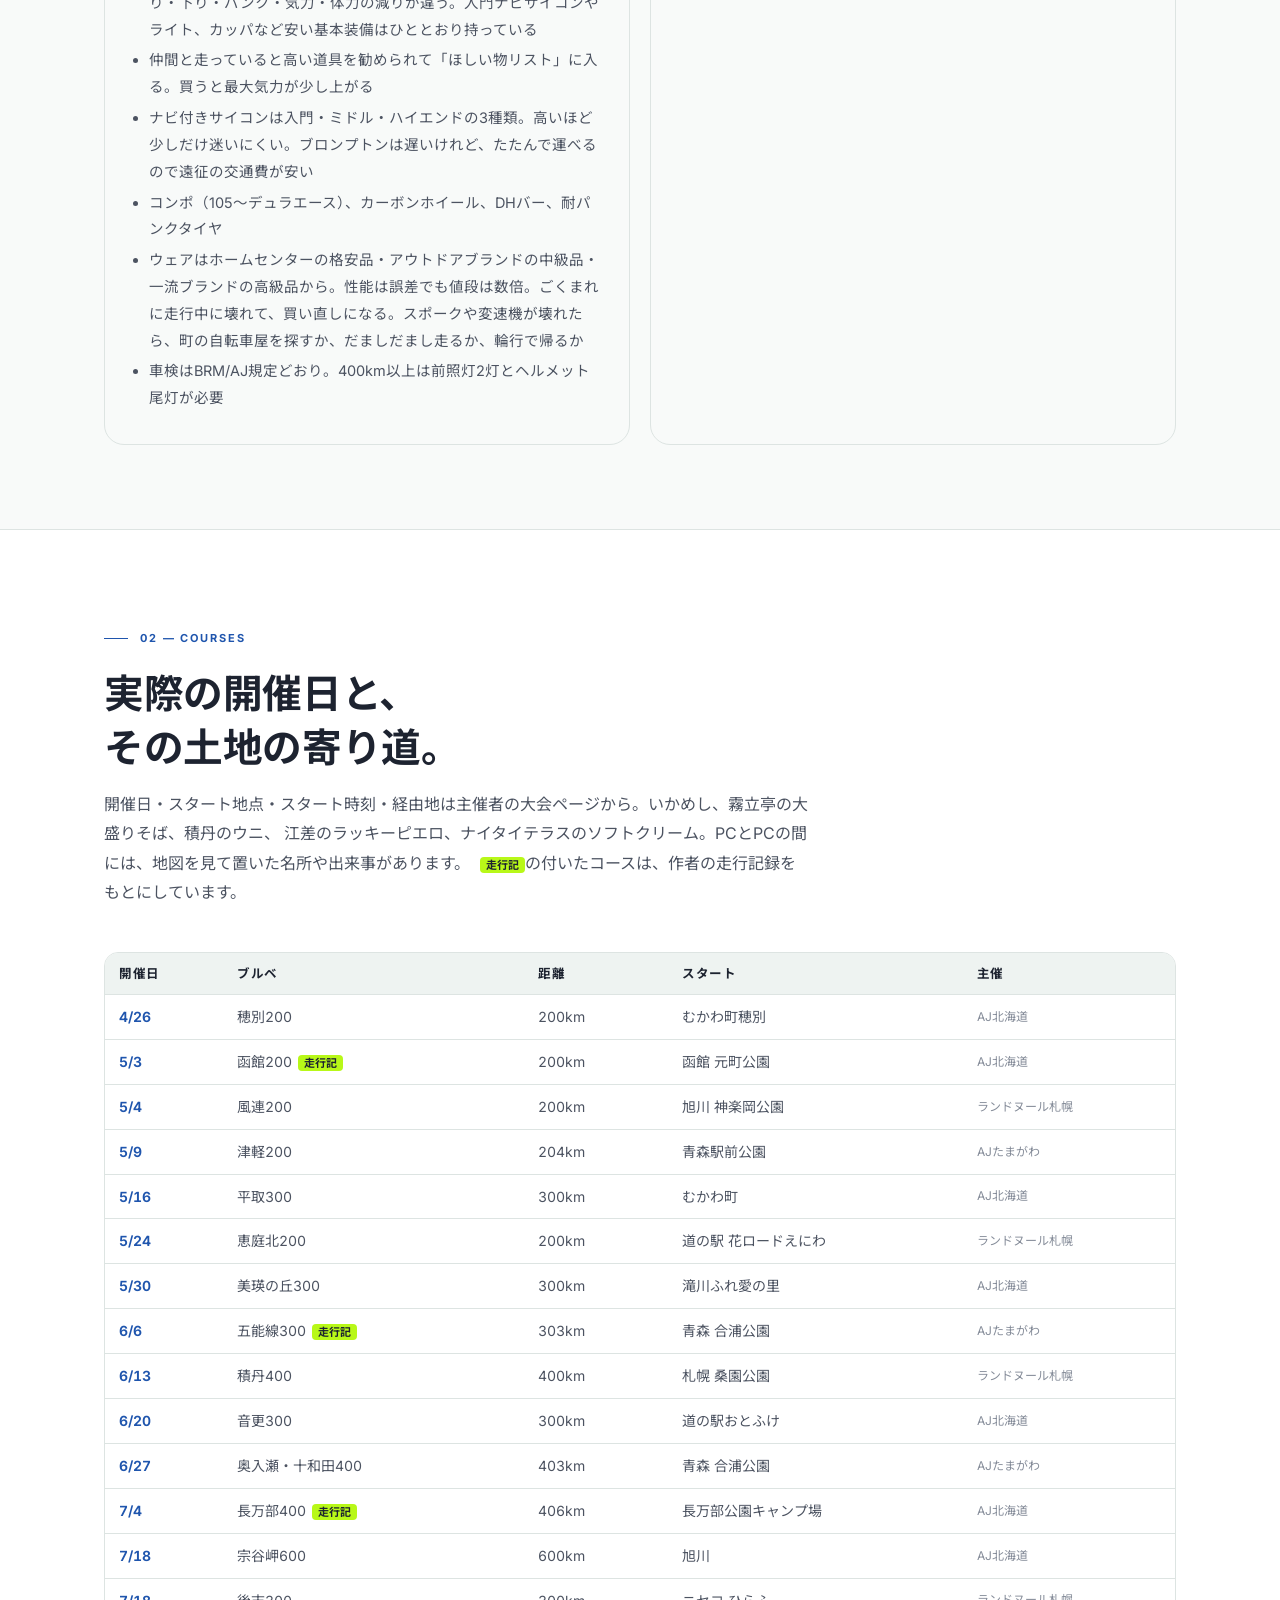
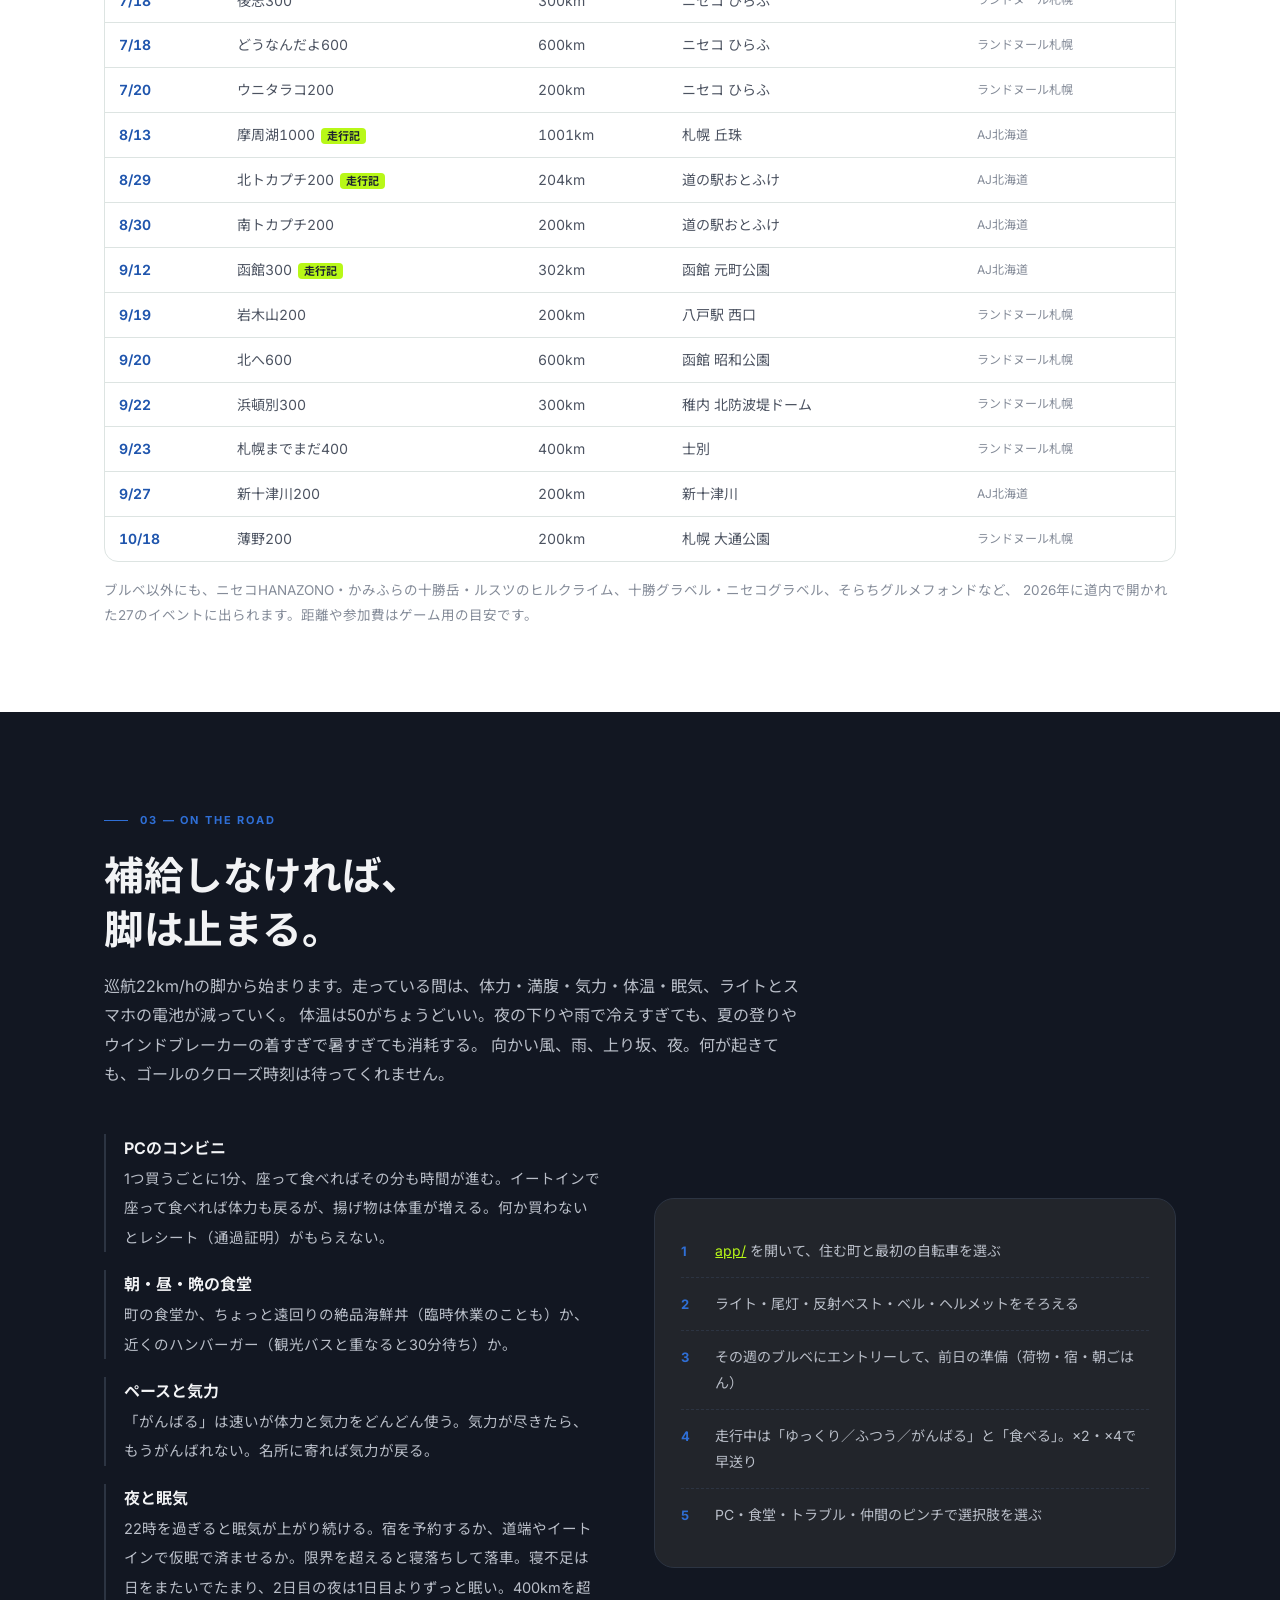
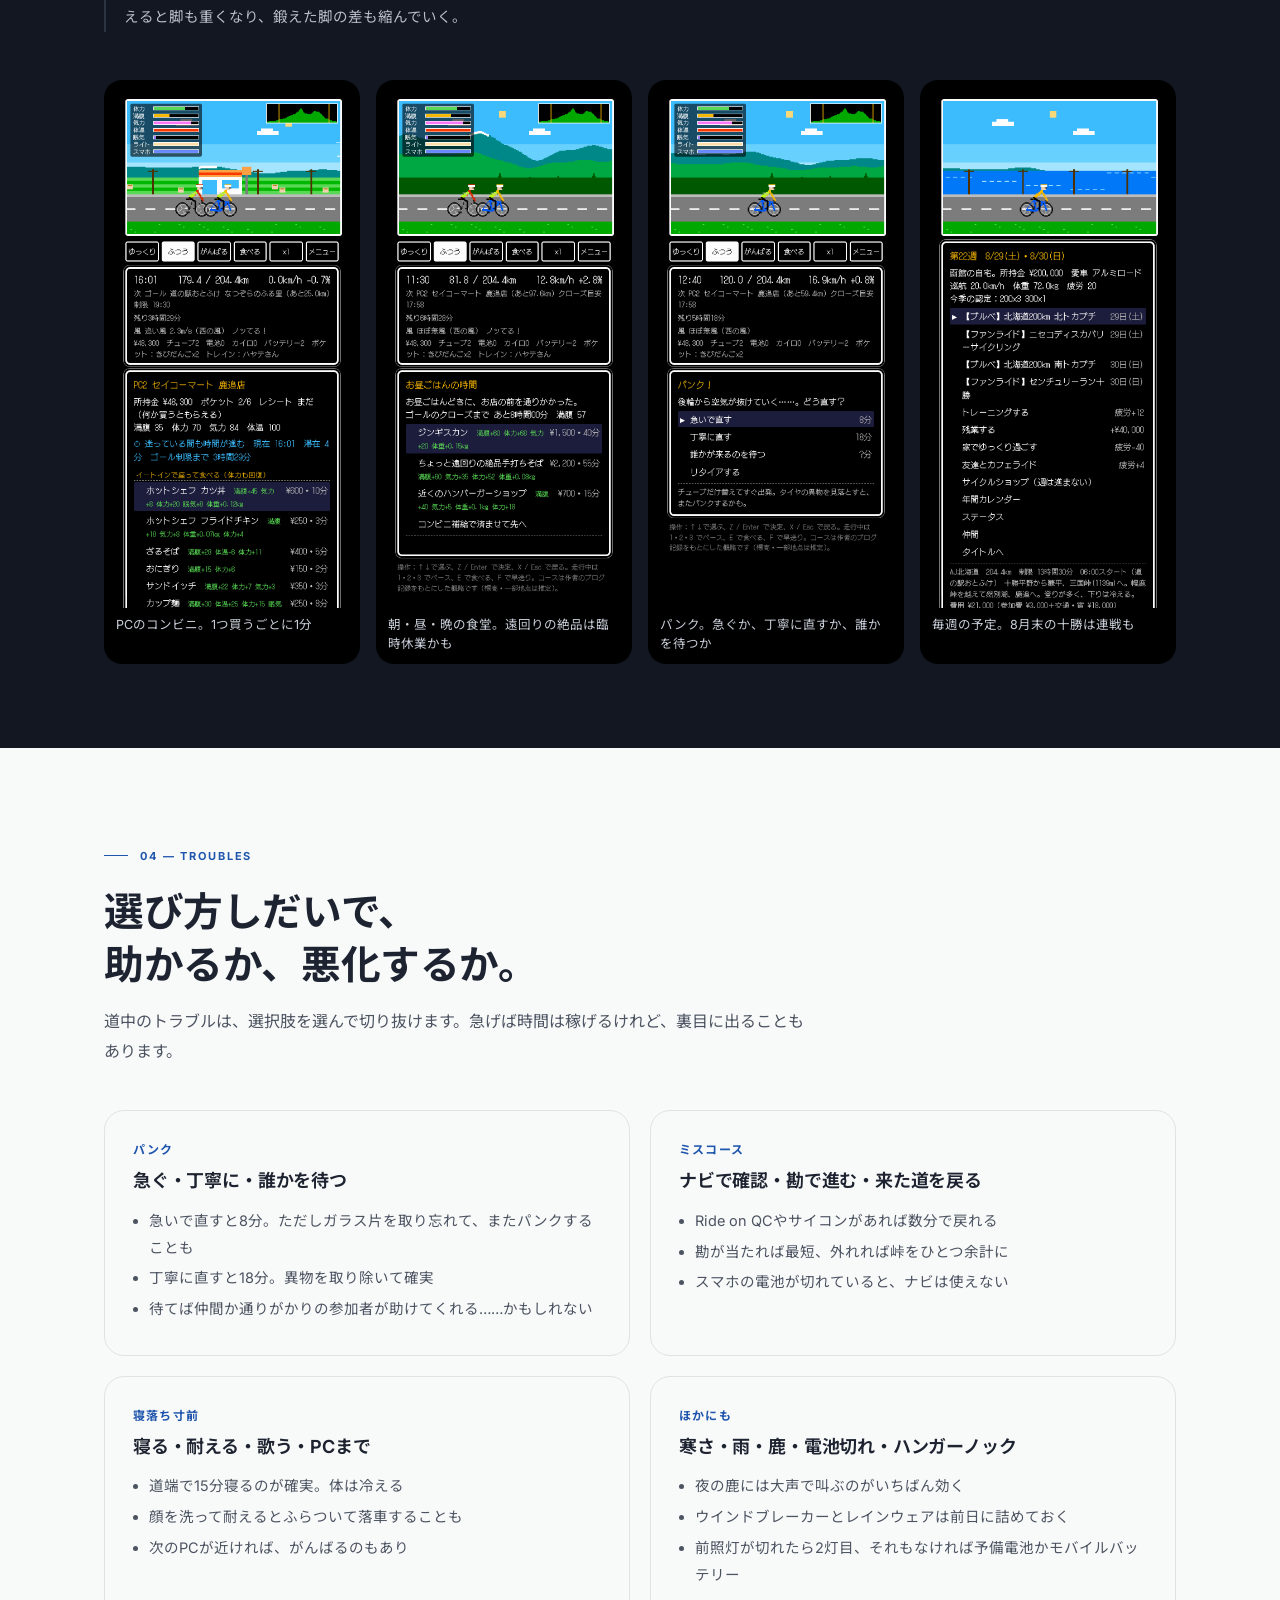
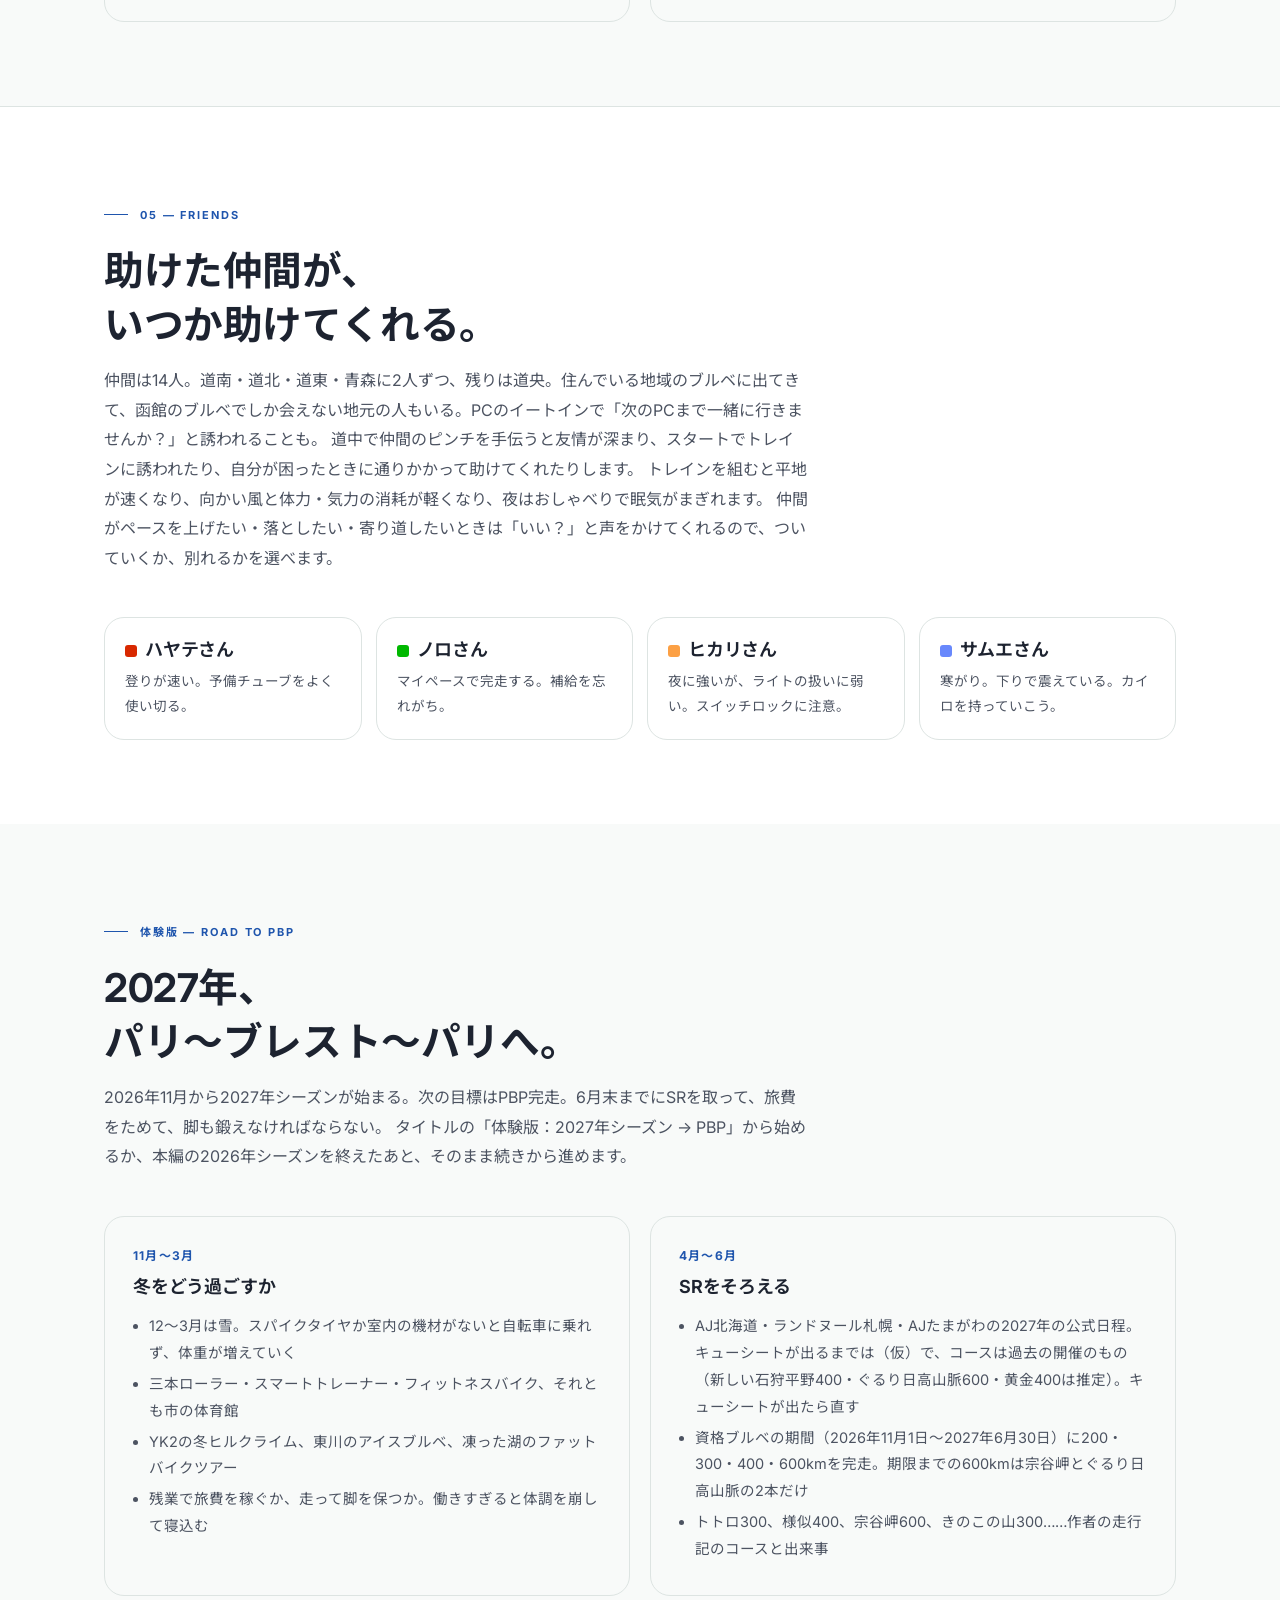
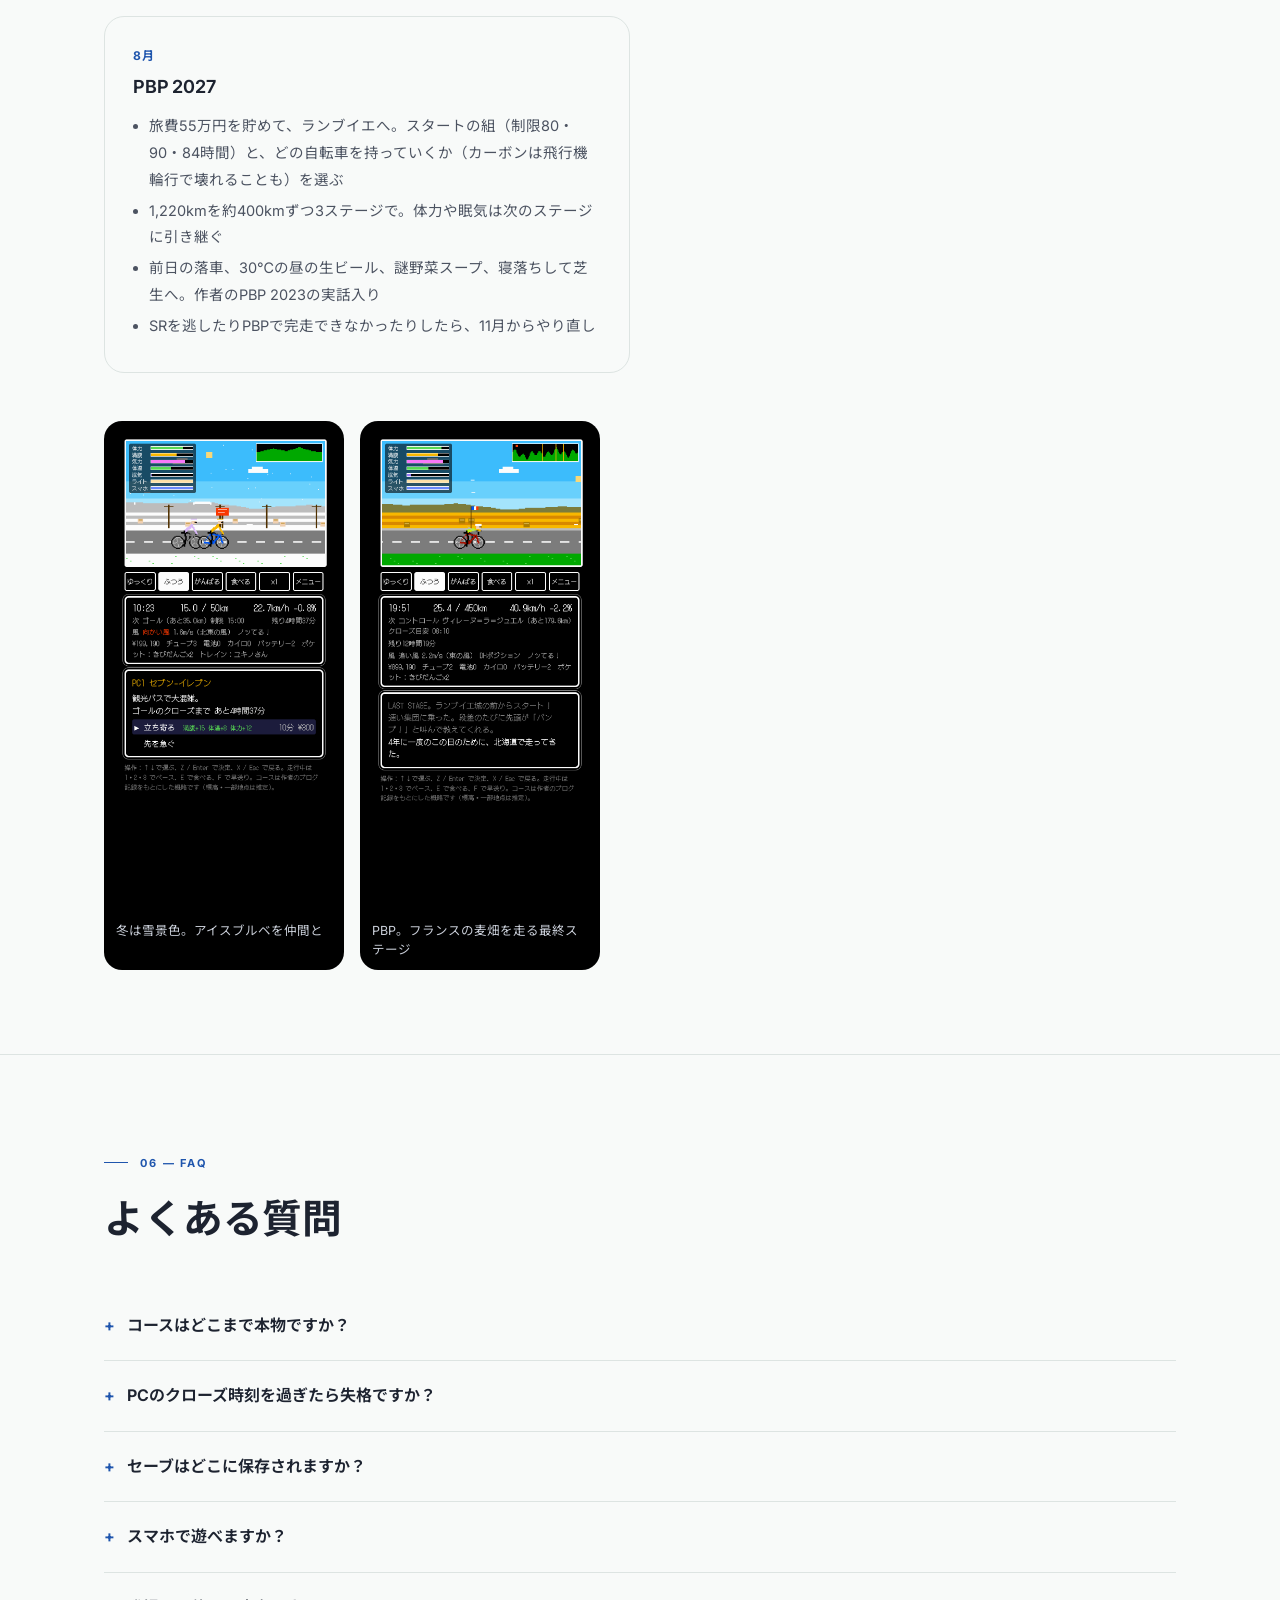
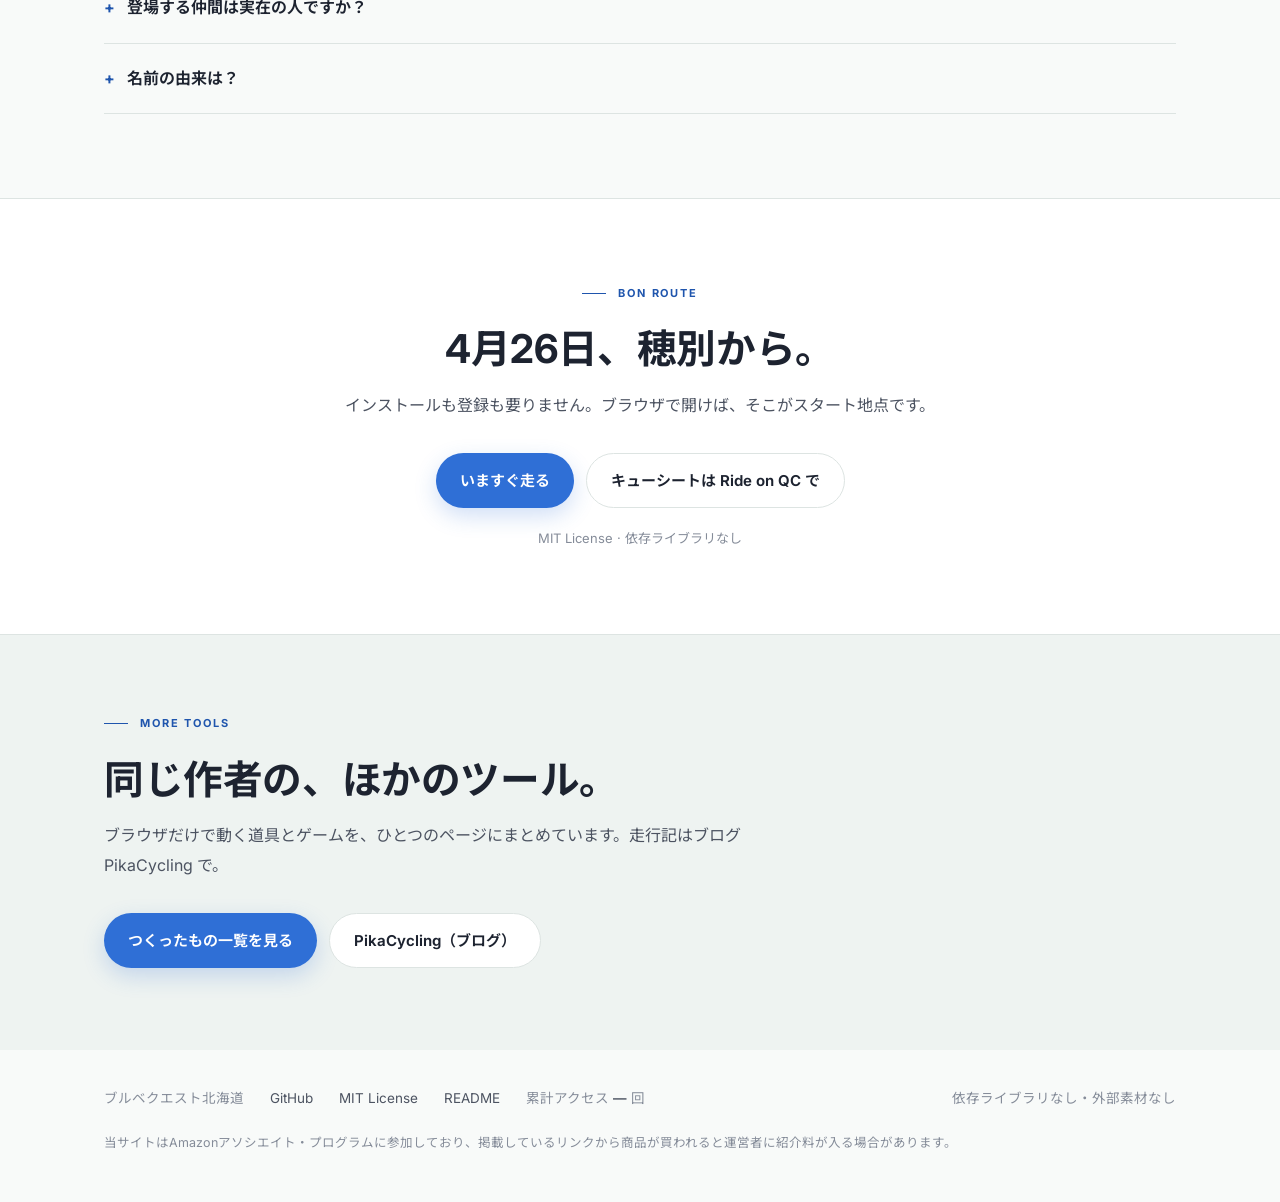
==== commit 4885508b: "2027年のブルベはキューシートが出るまで（仮）表示（CUE2027 に入れたコースから外れる） Co-Authored-By: Claude Opus 5.5 <noreply@anthropic." ====
--- a/index.html
+++ b/index.html
@@ -328,7 +328,7 @@
             <li>YK2の冬ヒルクライム、東川のアイスブルベ、凍った湖のファットバイクツアー</li>
             <li>残業で旅費を稼ぐか、走って脚を保つか。働きすぎると体調を崩して寝込む</li></ul></div>
         <div class="card"><p class="num">4月〜6月</p><h3>SRをそろえる</h3>
-          <ul><li>AJ北海道・ランドヌール札幌・AJたまがわの2027年の公式日程。キューシートはまだ出ていないので、コースは過去の開催のもの（新しい石狩平野400・ぐるり日高山脈600・黄金400は推定）</li>
+          <ul><li>AJ北海道・ランドヌール札幌・AJたまがわの2027年の公式日程。キューシートが出るまでは（仮）で、コースは過去の開催のもの（新しい石狩平野400・ぐるり日高山脈600・黄金400は推定）。キューシートが出たら直す</li>
             <li>資格ブルベの期間（2026年11月1日〜2027年6月30日）に200・300・400・600kmを完走。期限までの600kmは宗谷岬とぐるり日高山脈の2本だけ</li>
             <li>トトロ300、様似400、宗谷岬600、きのこの山300……作者の走行記のコースと出来事</li></ul></div>
         <div class="card"><p class="num">8月</p><h3>PBP 2027</h3>
